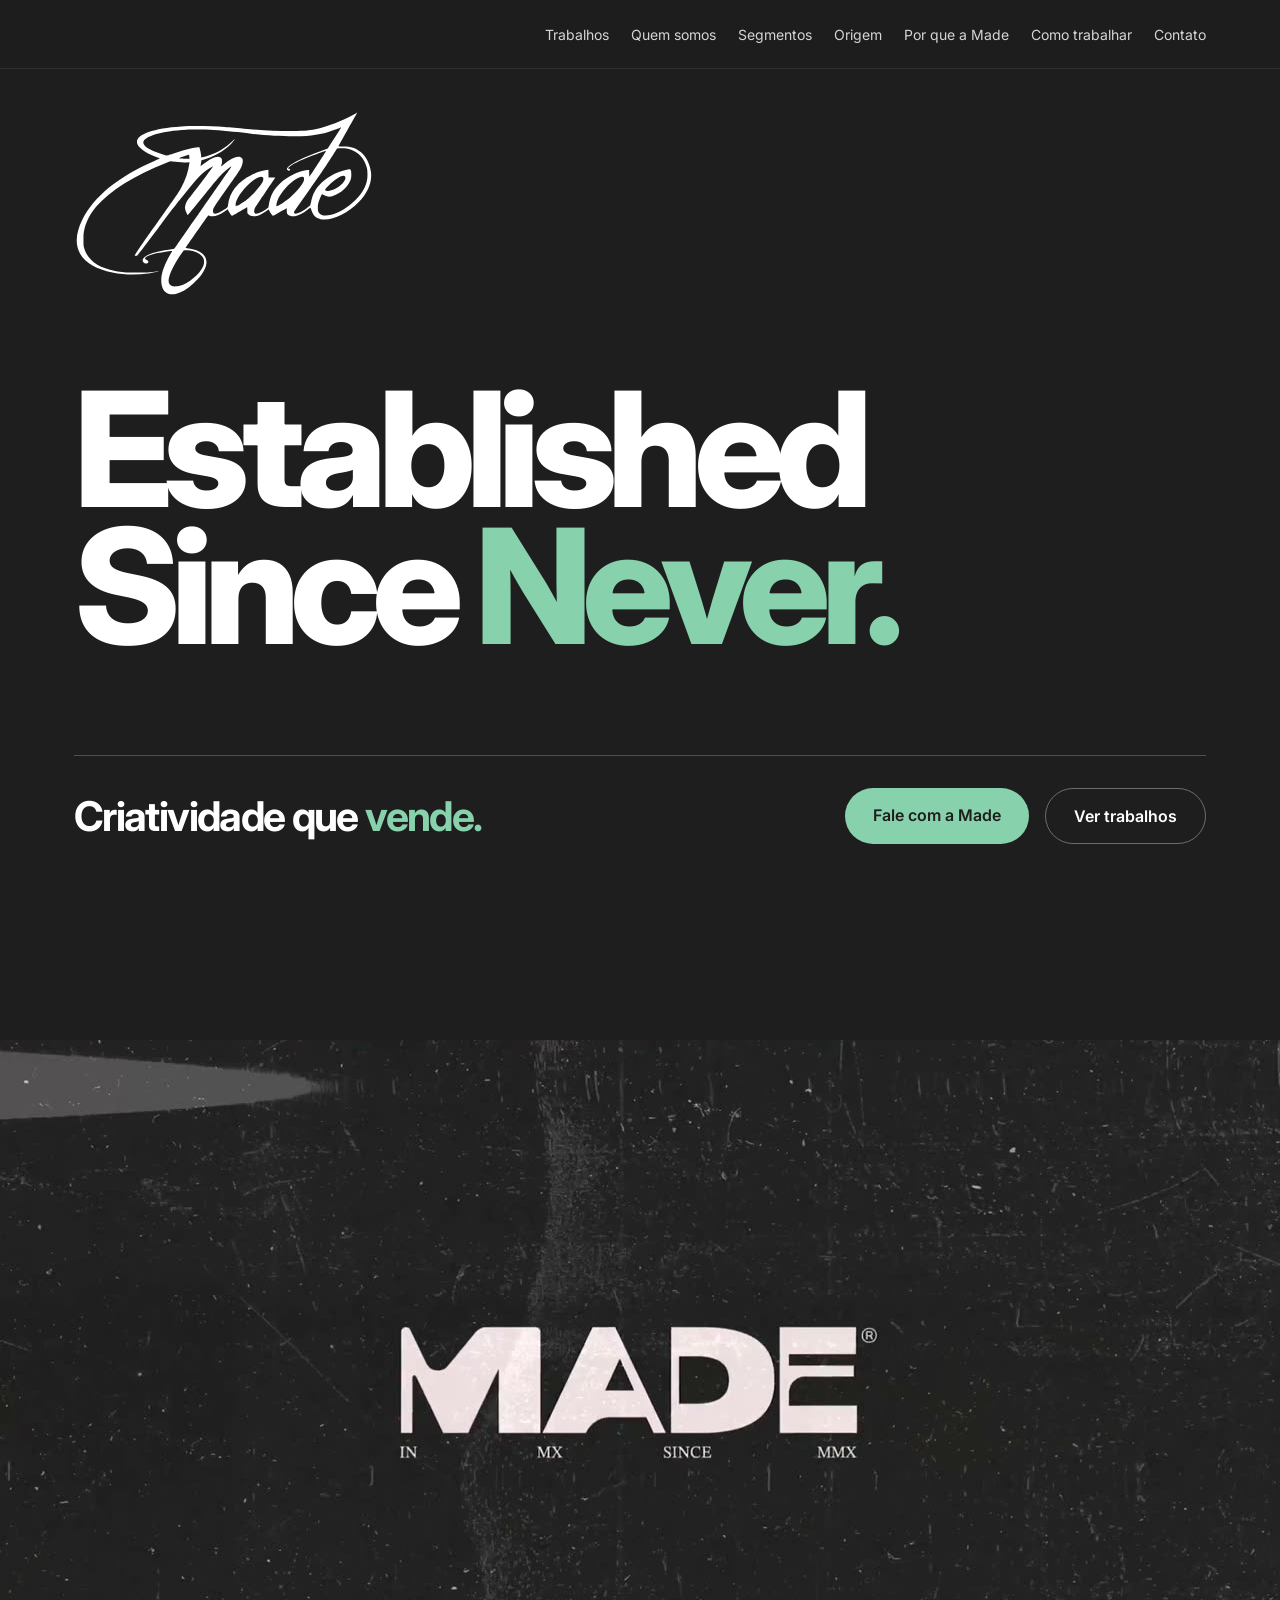
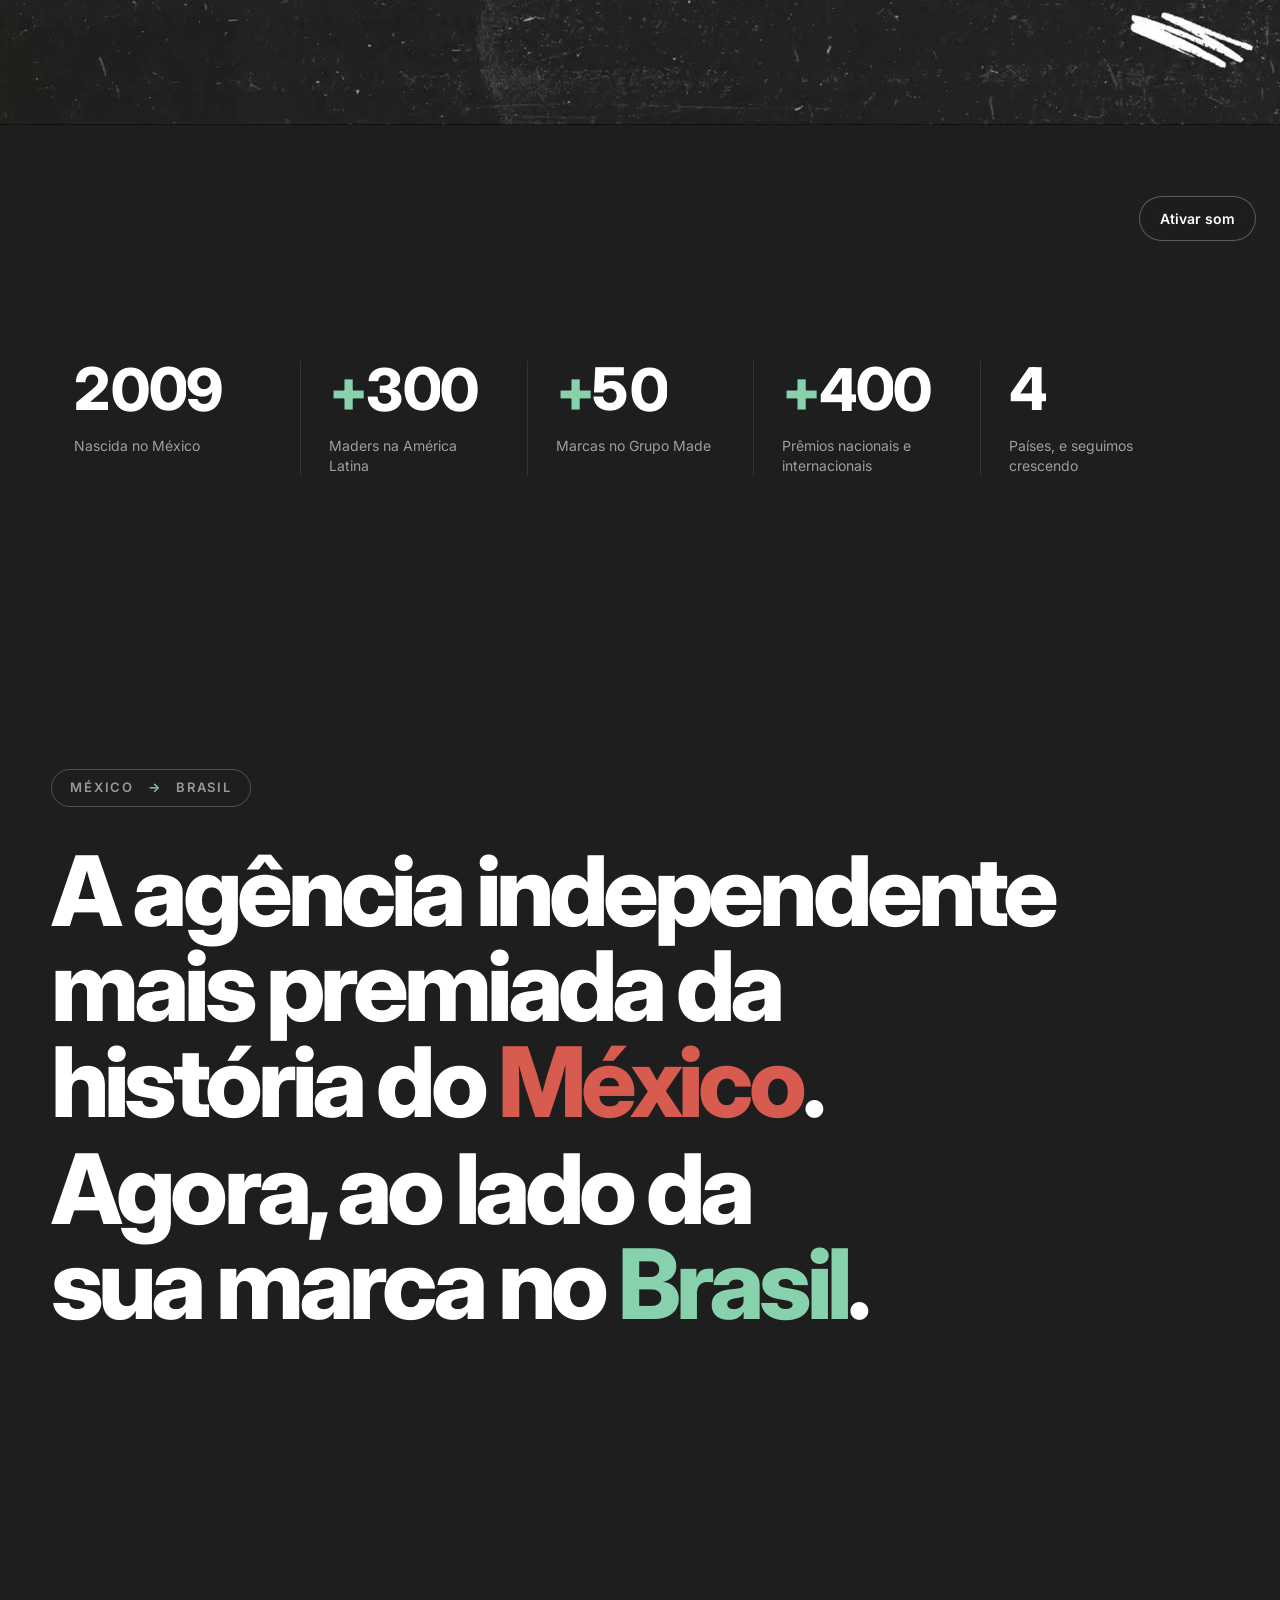
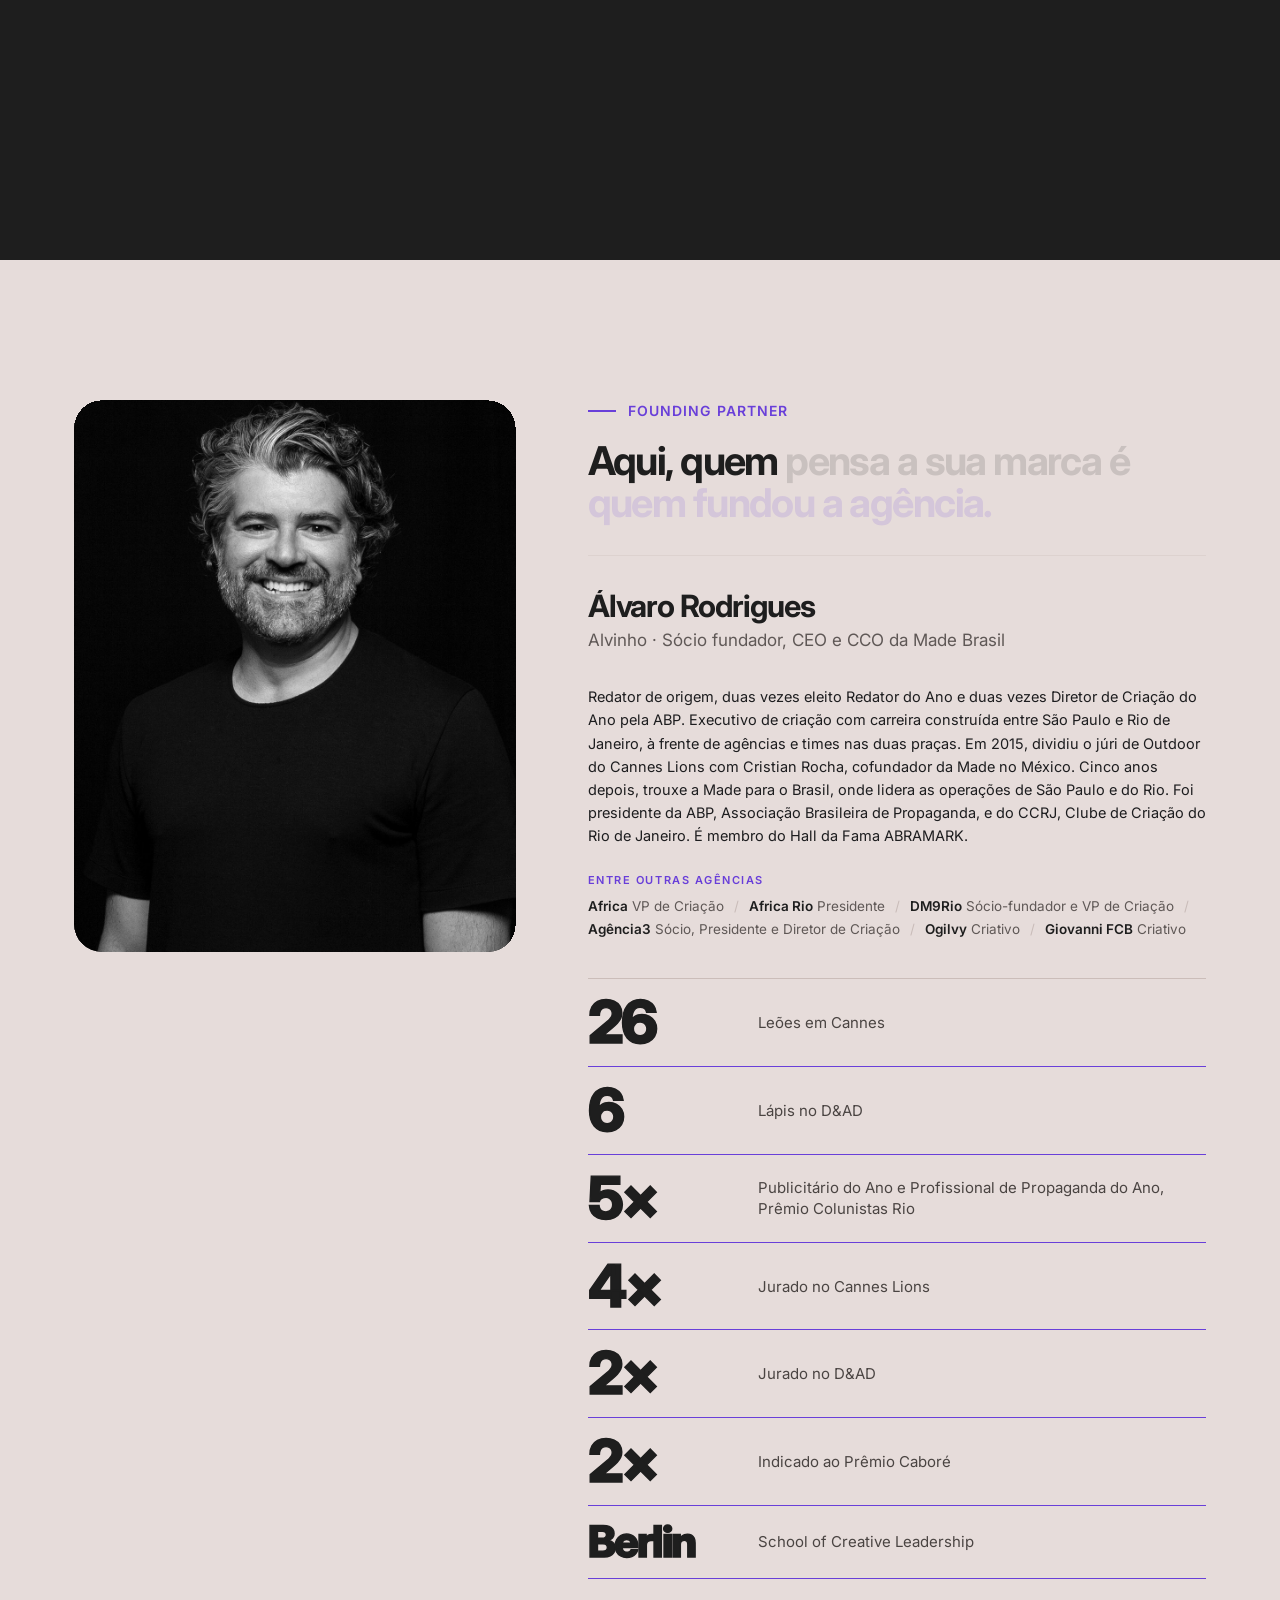
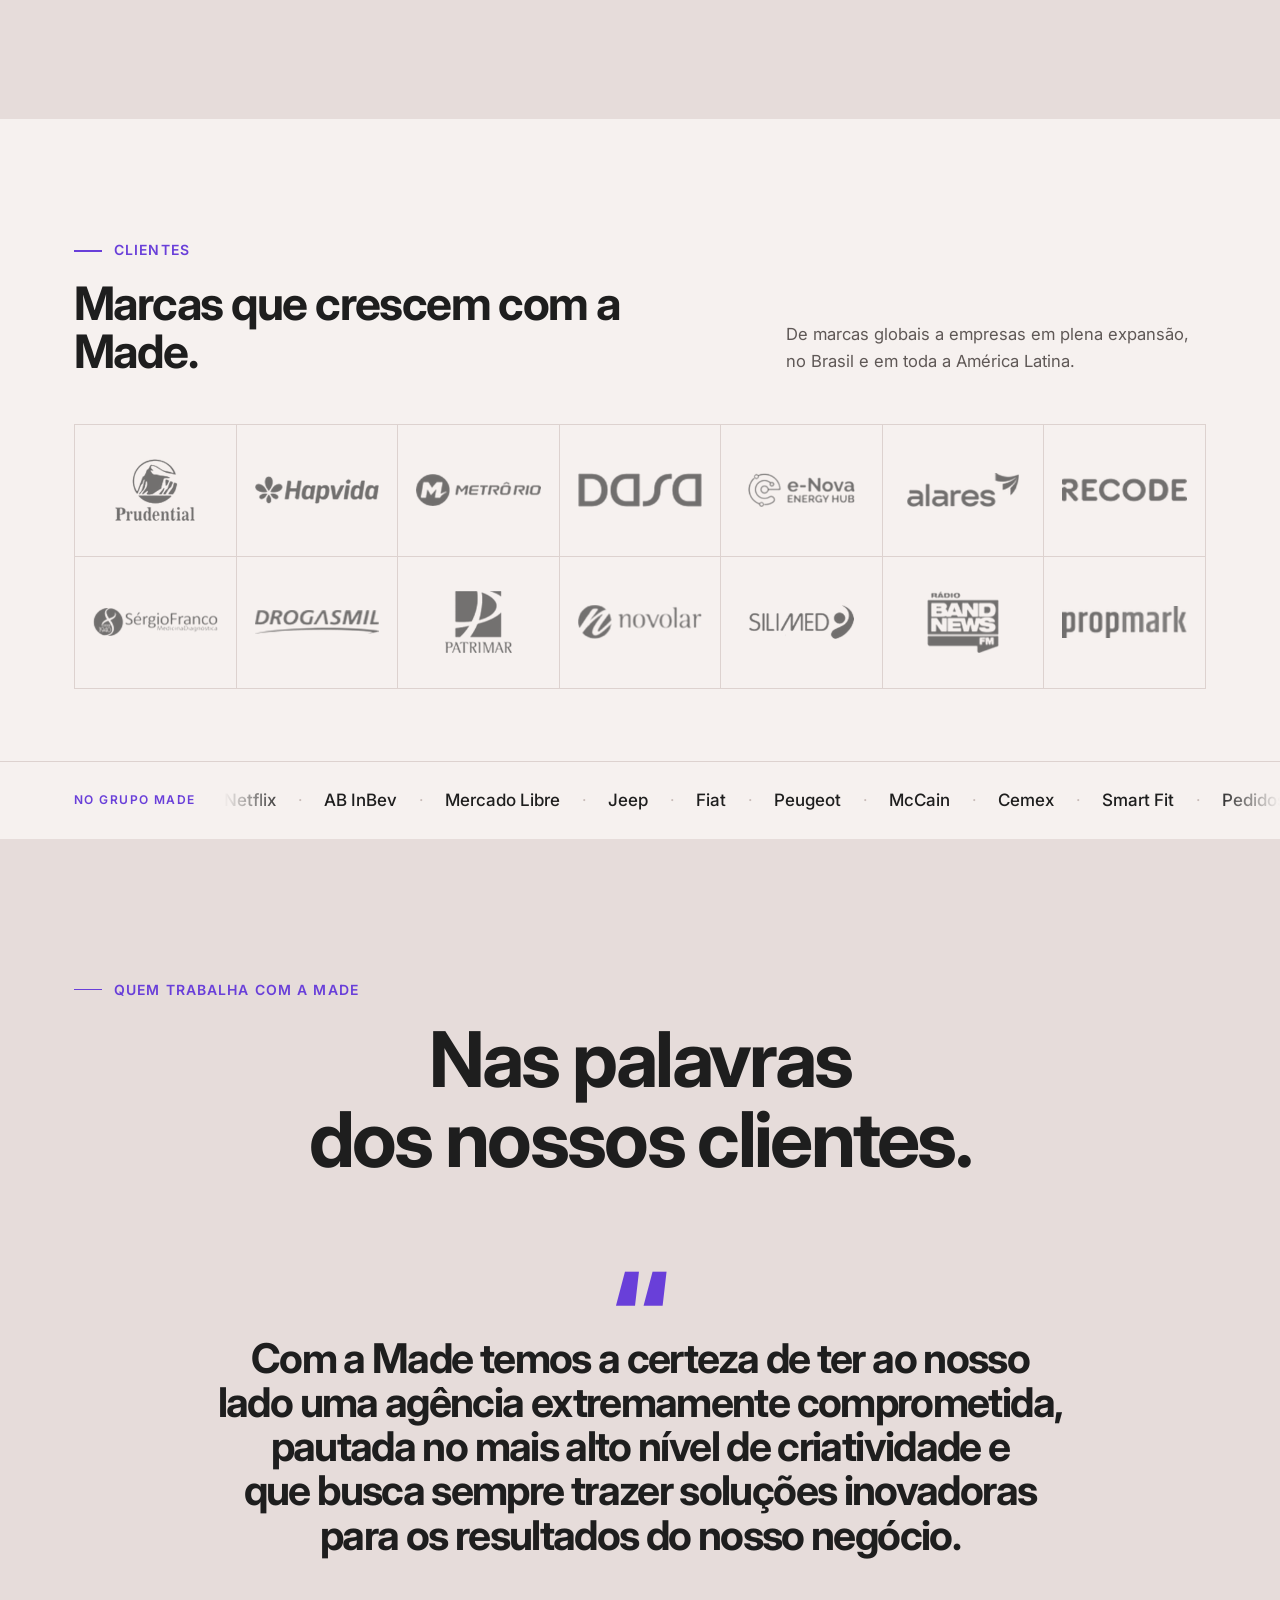
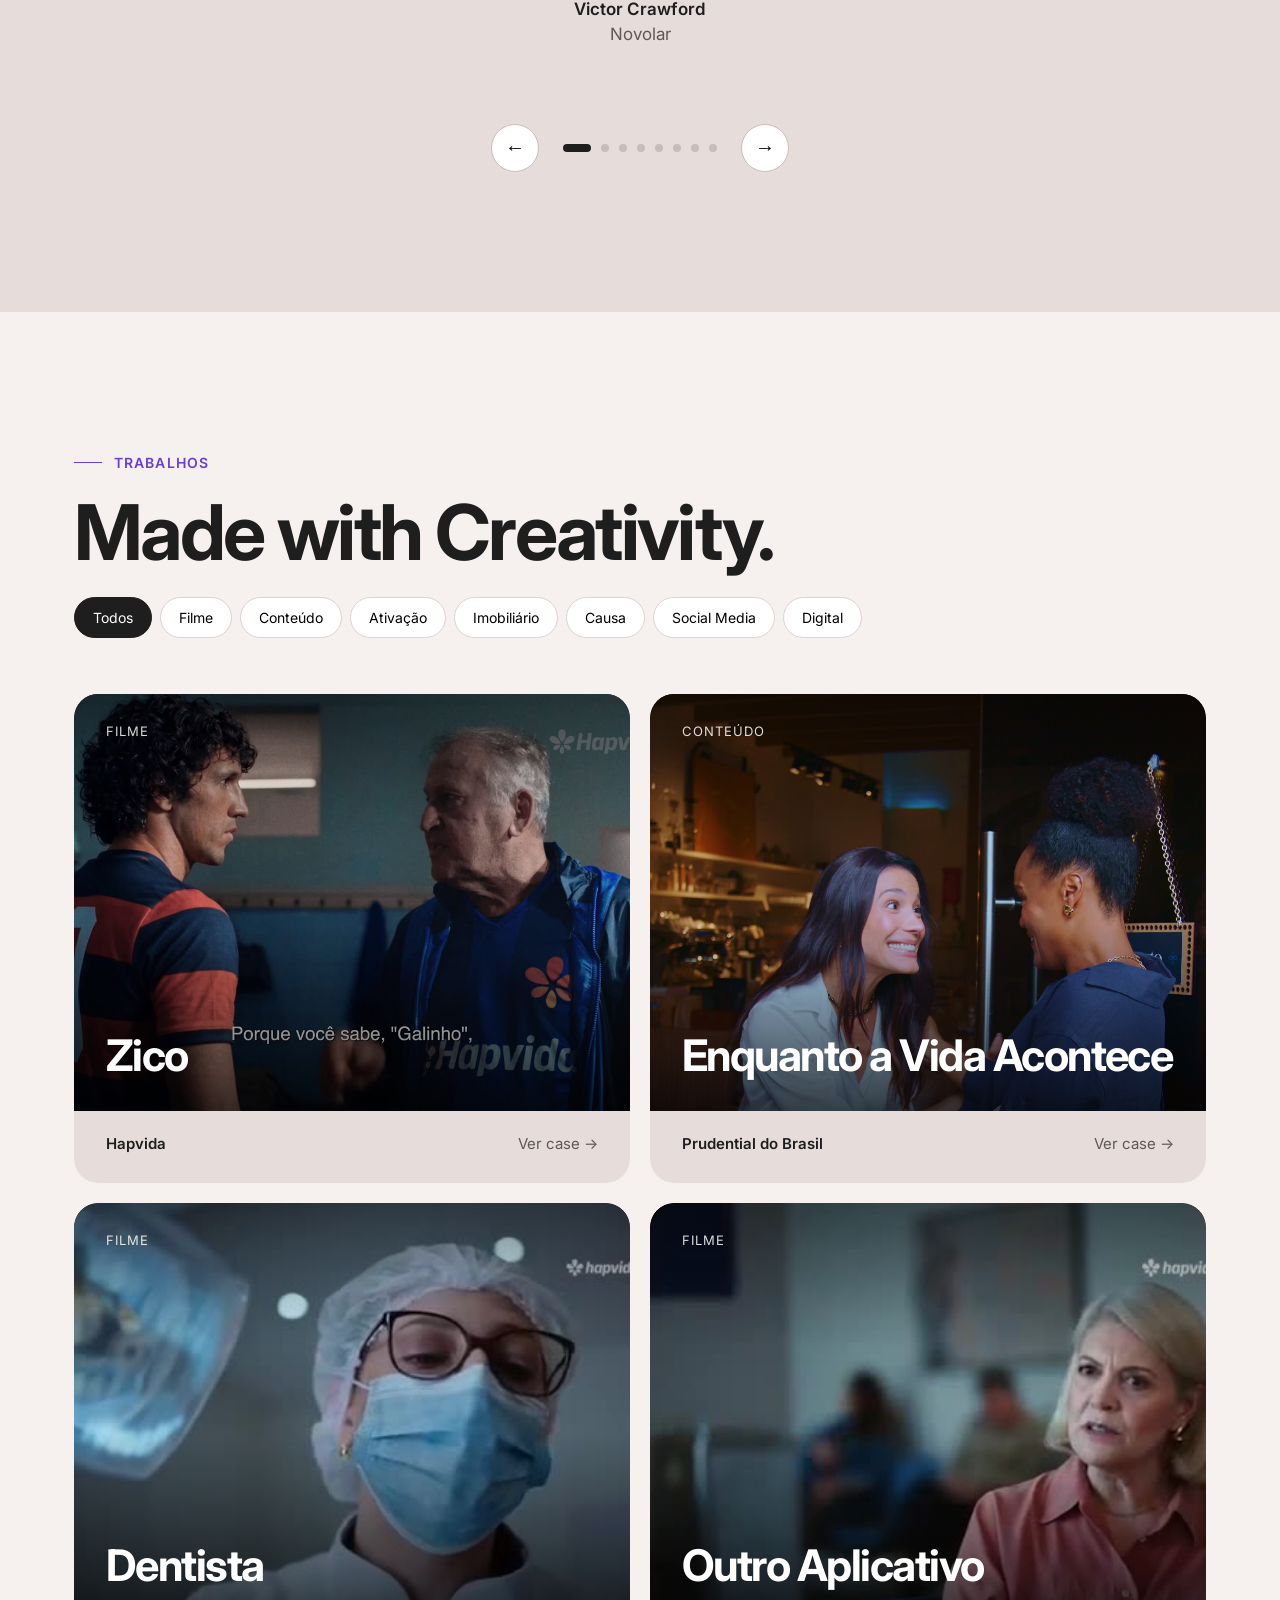
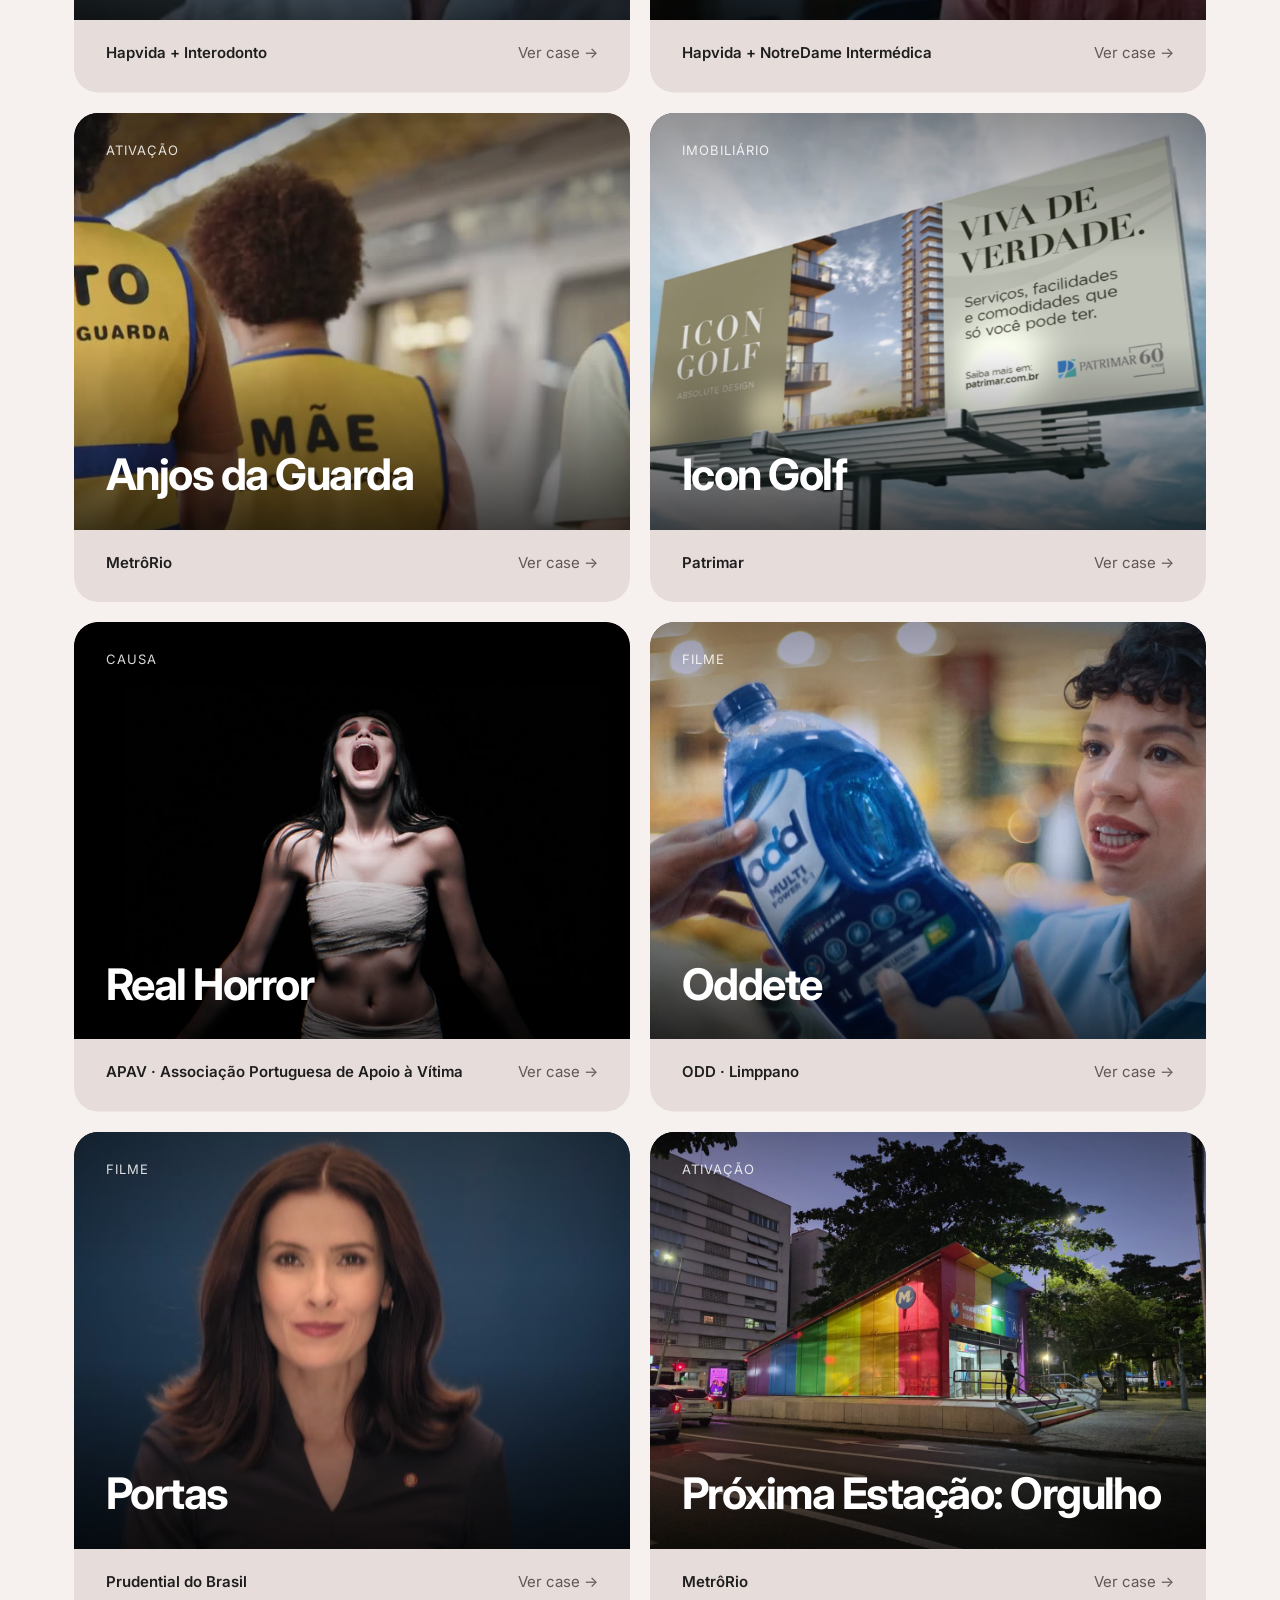
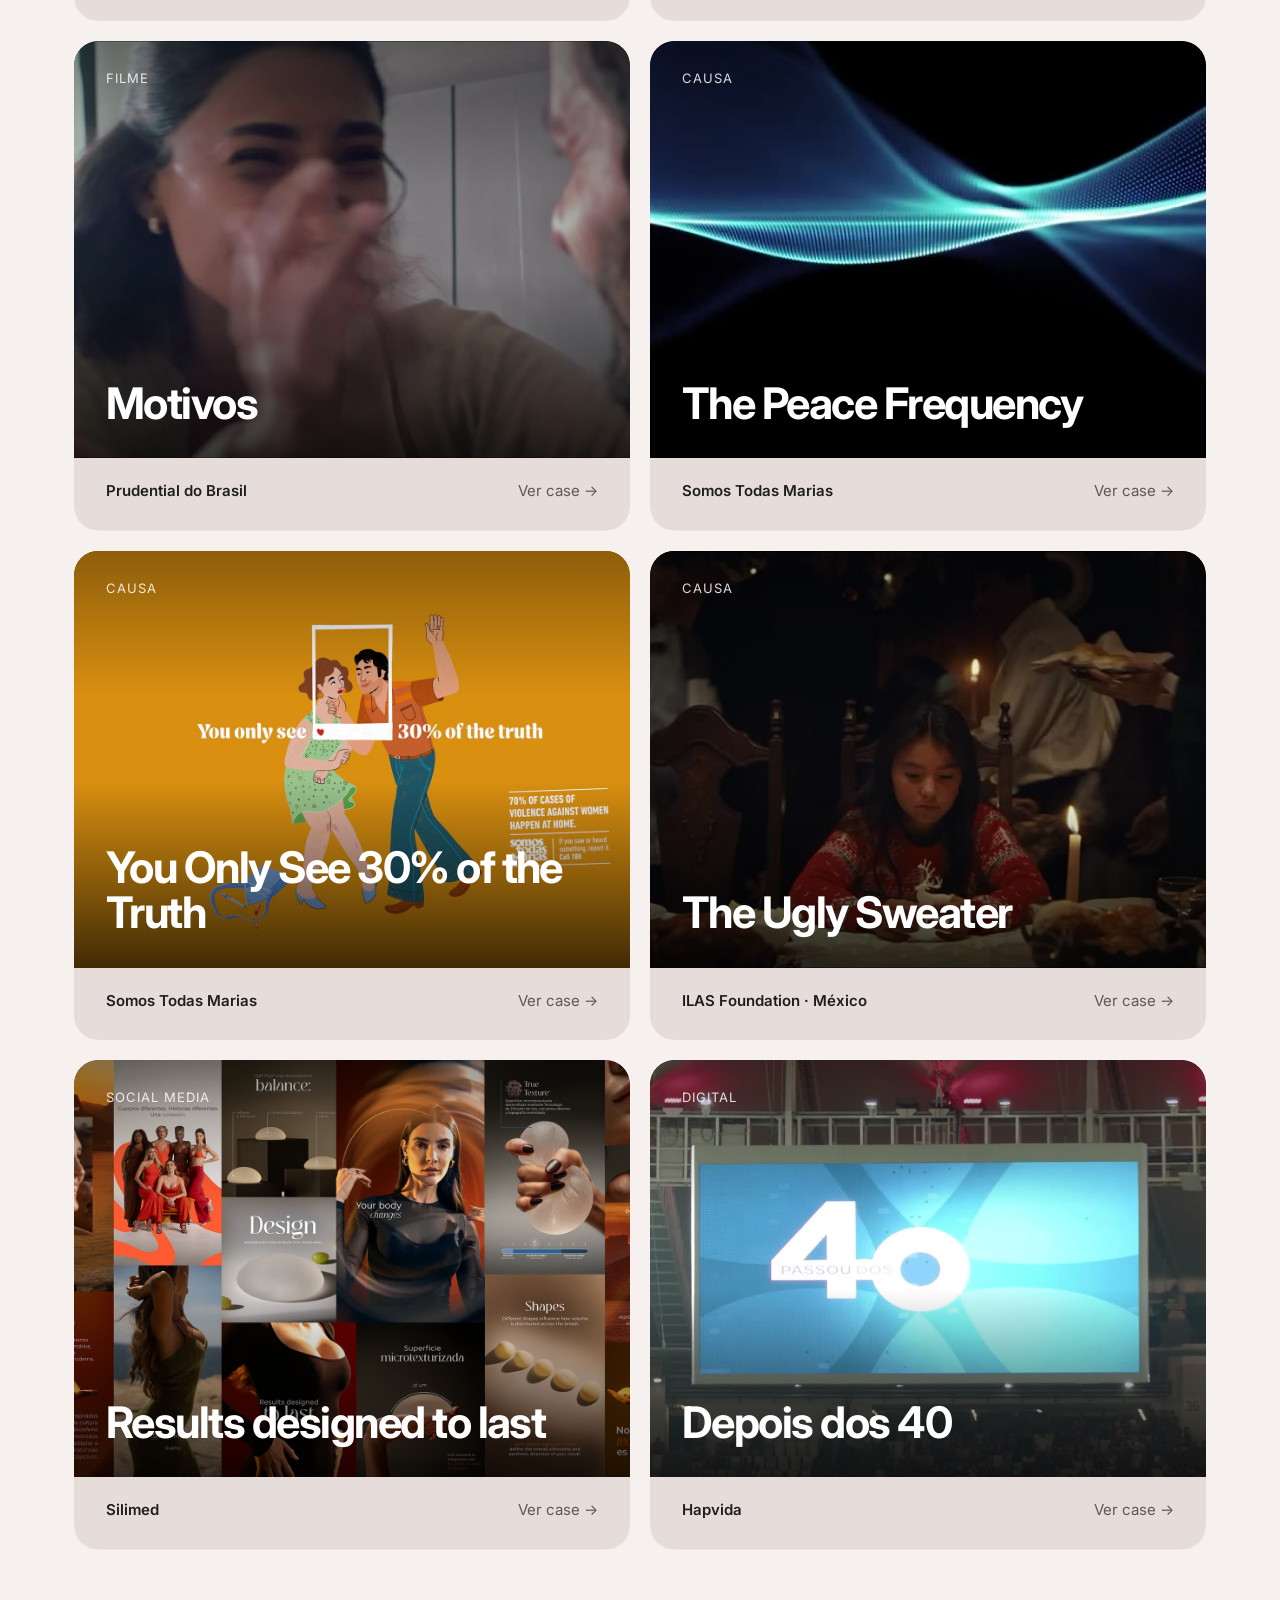
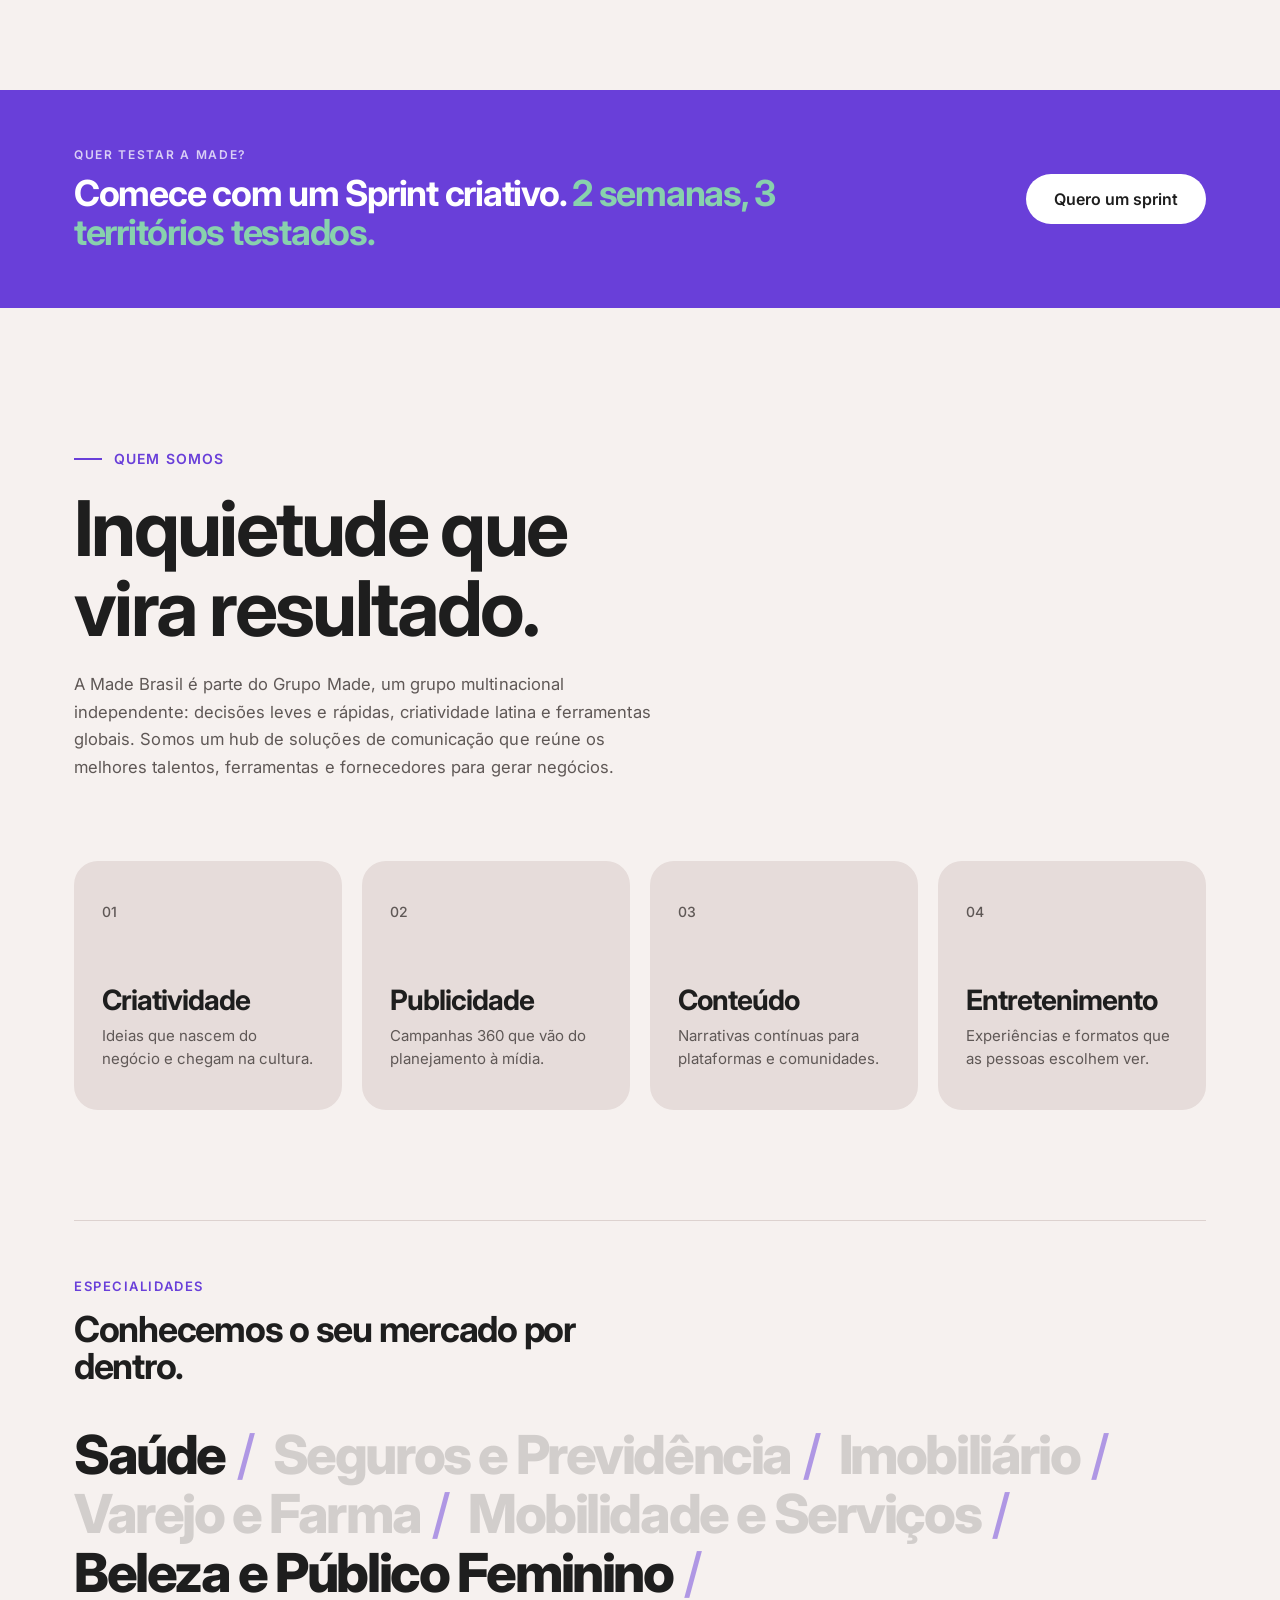
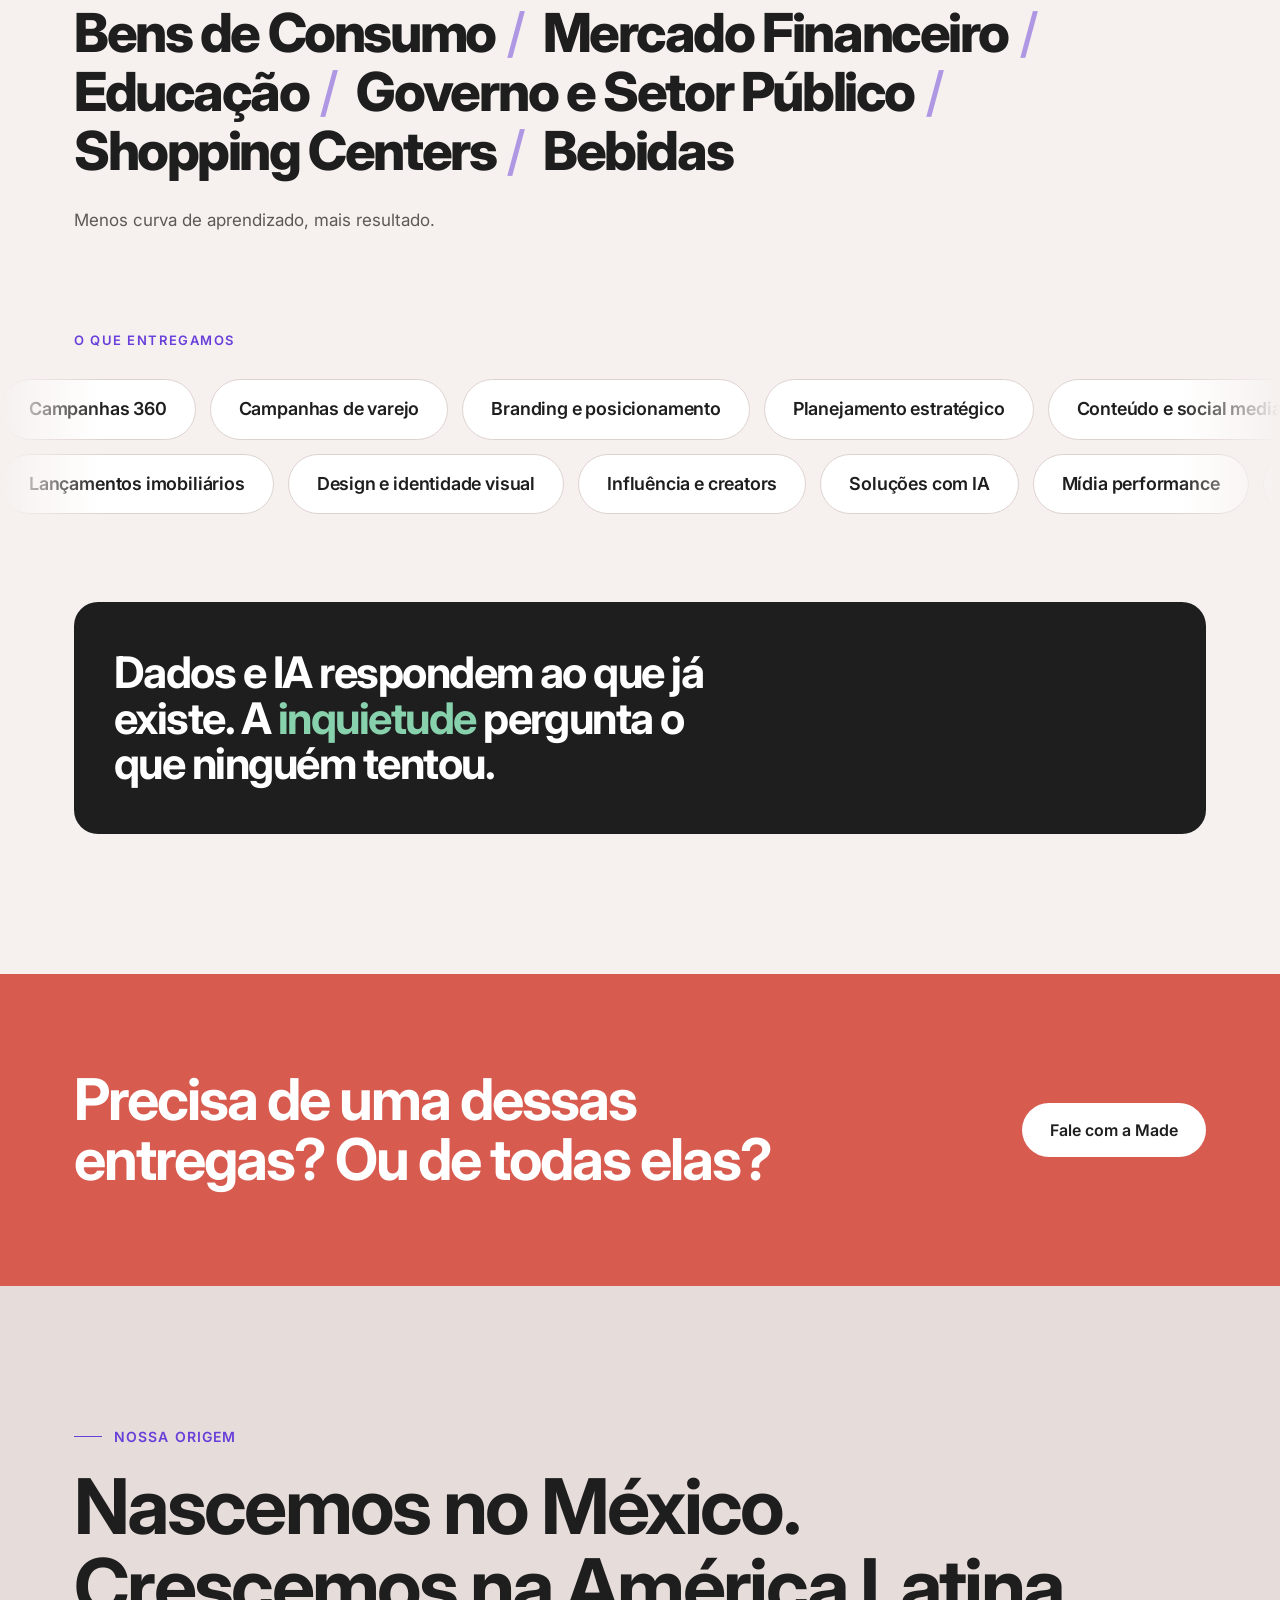
==== index.html @ a9c08327 "feat: add Made Brasil static site" ====
<!DOCTYPE html>
<html lang="pt-BR">
<head>
<meta charset="UTF-8">
<meta name="viewport" content="width=device-width, initial-scale=1">
<title>Made Brasil — Established Since Never - site</title>
<meta name="description" content="Made Brasil, parte do Grupo Made: powerhouse criativa 360 independente, nascida no México. Publicidade, conteúdo, entretenimento e design com resultado, para marcas líderes e marcas em expansão.">
<link rel="canonical" href="https://www.madegroup.com.br/">
<meta property="og:type" content="website">
<meta property="og:site_name" content="Made Brasil">
<meta property="og:locale" content="pt_BR">
<meta property="og:url" content="https://www.madegroup.com.br/">
<meta property="og:title" content="Made Brasil · Criatividade que vende.">
<meta property="og:description" content="Powerhouse criativa 360 para marcas que querem crescer. Conheça os trabalhos e teste a Made.">
<meta property="og:image" content="https://www.madegroup.com.br/og.jpg">
<meta property="og:image:width" content="1200"><meta property="og:image:height" content="630">
<meta name="twitter:card" content="summary_large_image">
<meta name="twitter:image" content="https://www.madegroup.com.br/og.jpg">
<meta name="theme-color" content="#1e1e1e">
<link rel="icon" href="favicon.svg" type="image/svg+xml">
<link rel="apple-touch-icon" href="apple-touch-icon.png">
<link rel="preconnect" href="https://fonts.googleapis.com">
<link rel="preconnect" href="https://fonts.gstatic.com" crossorigin>
<link href="https://fonts.googleapis.com/css2?family=Inter:wght@300;400;500;600;700;800&display=swap" rel="stylesheet">
<style>
  :root{
    /* Paleta Grupo Made */
    --ink:#1e1e1e; --bone:#e6dcda; --paper:#f6f1ef; --violet:#693fd9; --mint:#88d1ad; --coral:#d85b4f;
    --black:var(--ink); --white:#ffffff; --gray:#5f5856; --light:var(--bone); --line:#ddd2cf;
    --accent:var(--violet); --on-accent:#ffffff;
    --max:1180px;
  }
  *{box-sizing:border-box;margin:0;padding:0}
  html{scroll-behavior:smooth}
  body{font-family:Inter,-apple-system,BlinkMacSystemFont,"Helvetica Neue",sans-serif;color:var(--black);background:var(--paper);-webkit-font-smoothing:antialiased;line-height:1.5}
  a{color:inherit;text-decoration:none}
  .wrap{max-width:var(--max);margin:0 auto;padding:0 24px}
  section{padding:140px 0}
  .hero,.manifesto,.modos,.rede,.tech,.gtb div,.vals li.dark,.portrait{--accent:var(--mint);--on-accent:var(--ink)}
  ::selection{background:var(--violet);color:#fff}
  .eyebrow{font-size:14px;font-weight:600;letter-spacing:.08em;text-transform:uppercase;color:var(--accent);margin-bottom:20px}
  h1,h2,h3{letter-spacing:-.035em;line-height:1.04;font-weight:700}
  h2{font-size:clamp(40px,6vw,80px)}
  .lead{font-size:clamp(16px,1.3vw,18px);color:var(--gray);max-width:600px;margin-top:22px;line-height:1.65;letter-spacing:.003em}
  .lead + .lead{margin-top:14px}
  .ph{background:#efe9fc;border:1px dashed var(--violet);color:#4b2aa8;border-radius:6px;padding:0 6px;font-size:.85em}

  /* NAV */
  nav{position:fixed;top:0;left:0;right:0;z-index:50;background:rgba(246,241,239,.78);backdrop-filter:saturate(180%) blur(20px);-webkit-backdrop-filter:saturate(180%) blur(20px);border-bottom:1px solid rgba(0,0,0,.06)}
  nav .wrap{display:flex;align-items:center;justify-content:space-between;height:68px}
  .logo{display:flex;align-items:center;color:var(--black)}
  .logo svg{height:54px;width:87px;display:block}
  .m-logo{width:min(420px,70vw);aspect-ratio:1125/702;color:#fff;margin-bottom:48px;display:block}
  .f-logo{width:84px;height:53px;color:var(--black);display:block}
  .links{display:flex;gap:22px;font-size:14px;color:#333}
  .links a{transition:color .2s}.links a:hover{color:var(--accent)}
  .burger{display:none;background:none;border:0;width:32px;height:32px;cursor:pointer}
  .burger i{display:block;height:1.5px;background:var(--black);margin:6px 4px;transition:.3s}
  @media(max-width:960px){
    .links{position:fixed;top:68px;left:0;right:0;flex-direction:column;gap:0;background:rgba(246,241,239,.97);backdrop-filter:blur(20px);max-height:0;overflow:hidden;transition:max-height .4s ease}
    .links a{padding:18px 24px;border-bottom:1px solid var(--line);font-size:20px;font-weight:600}
    .links.open{max-height:520px}
    .burger{display:block}
  }

  /* HERO */
  .hero{min-height:100vh;display:flex;align-items:center;position:relative;overflow:hidden;padding:120px 0 80px;background:var(--black);color:var(--white)}
  .hero .glow{position:absolute;width:70vw;height:70vw;border-radius:50%;background:radial-gradient(circle at 40% 40%,rgba(105,63,217,.75),rgba(105,63,217,0) 60%),radial-gradient(circle at 70% 75%,rgba(216,91,79,.45),rgba(216,91,79,0) 50%);right:-20vw;top:-10vw;filter:blur(40px);animation:drift 14s ease-in-out infinite alternate}
  @keyframes drift{to{transform:translate(-12vw,18vw) scale(1.15)}}
  .hero h1{font-size:clamp(56px,11vw,168px);font-weight:800;letter-spacing:-.055em;line-height:.92;position:relative}
  .hero h1 em{font-style:normal;color:var(--accent)}
  .hero p{position:relative;font-size:clamp(18px,2.2vw,26px);color:#a1a1a6;max-width:640px;margin-top:36px;line-height:1.4}
  .hero .cta{position:relative;margin-top:48px;display:flex;gap:16px;flex-wrap:wrap}
  .btn{display:inline-block;padding:15px 28px;border-radius:980px;font-size:16px;font-weight:600;transition:transform .2s,background .2s}
  .btn:hover{transform:scale(1.03)}
  .btn.primary{background:var(--accent);color:var(--on-accent)}
  .btn.ghost{border:1px solid rgba(255,255,255,.35);color:#fff}
  .scroll{position:absolute;bottom:32px;left:50%;transform:translateX(-50%);font-size:12px;letter-spacing:.2em;color:#6e6e73}

  .kicker{position:relative;display:inline-block;font-size:13px;font-weight:600;letter-spacing:.14em;text-transform:uppercase;color:#a1a1a6;border:1px solid #333;border-radius:980px;padding:8px 16px;margin-bottom:32px}
  /* HERO: degradê da paleta no fundo todo */
  .hero{background:
    radial-gradient(ellipse 70% 80% at 12% 15%, rgba(105,63,217,.95) 0%, rgba(105,63,217,0) 60%),
    radial-gradient(ellipse 60% 70% at 88% 25%, rgba(74,44,160,.9) 0%, rgba(74,44,160,0) 62%),
    radial-gradient(ellipse 70% 70% at 80% 95%, rgba(216,91,79,.85) 0%, rgba(216,91,79,0) 60%),
    radial-gradient(ellipse 60% 60% at 20% 95%, rgba(136,209,173,.25) 0%, rgba(136,209,173,0) 60%),
    var(--ink)}
  .hero p{color:rgba(255,255,255,.78)}
  .hero .kicker{color:rgba(255,255,255,.8);border-color:rgba(255,255,255,.3)}

  /* PROVA */
  .proof{border-bottom:1px solid var(--line);padding:56px 0}
  .p-label{font-size:13px;letter-spacing:.1em;text-transform:uppercase;color:var(--gray);text-align:center}
  .p-logos{display:flex;justify-content:center;flex-wrap:wrap;gap:16px 56px;margin-top:28px}
  .p-logos span{font-size:clamp(20px,2.2vw,28px);font-weight:700;letter-spacing:-.03em;color:#8a817e;transition:color .2s}
  .p-logos span:hover{color:var(--black)}
  .p-nums{display:grid;grid-template-columns:repeat(5,1fr);gap:16px;margin-top:56px;text-align:center}
  .p-nums b{display:block;font-size:clamp(36px,4.5vw,56px);letter-spacing:-.04em;font-weight:800}
  .p-nums span{font-size:14px;color:var(--gray)}
  .p-promise{margin:64px auto 0;max-width:900px;text-align:center;font-size:clamp(26px,3.4vw,44px);font-weight:700;letter-spacing:-.035em;line-height:1.12}
  .p-promise em{font-style:normal;color:var(--accent)}
  @media(max-width:700px){.p-nums{grid-template-columns:1fr 1fr;gap:32px 16px}.p-nums > div:last-child{grid-column:1 / -1}}

  /* CTA BAND */
  .band{background:var(--coral);color:#fff;padding:96px 0}
  .band .btn{color:var(--ink)}
  .band .wrap{display:flex;justify-content:space-between;align-items:center;gap:32px;flex-wrap:wrap}
  .band h2{font-size:clamp(34px,4.5vw,60px);max-width:760px}
  .band .btn{background:#fff;color:var(--black)}

  /* WHATSAPP */
  .wa{position:fixed;right:20px;bottom:20px;z-index:60;display:flex;align-items:center;gap:10px;background:#25d366;color:#fff;border-radius:980px;padding:14px 20px 14px 16px;font-weight:600;font-size:15px;box-shadow:0 10px 30px rgba(0,0,0,.2);transition:transform .2s}
  .wa:hover{transform:scale(1.05)}
  .wa svg{width:24px;height:24px;fill:#fff}
  @media(max-width:600px){.wa span{display:none}.wa{padding:14px}}

  .modo.destaque{border-color:var(--violet);background:linear-gradient(180deg,#34236a,#262626 62%)}
  .modo .oferta{font-size:22px;font-weight:700;letter-spacing:-.02em;color:#fff;margin-top:16px;line-height:1.2}

  /* PROCESSO IA */
  .steps{display:grid;grid-template-columns:repeat(4,1fr);gap:20px;margin-top:72px;counter-reset:s}
  .step{border-top:2px solid var(--black);padding-top:28px;display:flex;flex-direction:column;align-items:flex-start}
  .step .ai{margin-top:auto!important}
  .step .k{font-size:14px;color:var(--accent);font-weight:600}
  .step h3{font-size:28px;margin-top:12px}
  .step p{font-size:15px;color:var(--gray);margin-top:10px}
  .step .ai{display:inline-block;margin-top:16px;font-size:13px;background:var(--light);border-radius:980px;padding:6px 12px;color:#1d1d1f}
  .speed{margin-top:64px;display:grid;grid-template-columns:repeat(3,1fr);gap:16px}
  .speed div{background:var(--light);border-radius:24px;padding:36px 28px}
  .speed b{display:block;font-size:clamp(40px,5vw,64px);letter-spacing:-.04em;font-weight:800}
  .speed span{color:var(--gray);font-size:15px}
  @media(max-width:900px){.steps{grid-template-columns:1fr 1fr;gap:40px 20px}.speed{grid-template-columns:1fr}}
  @media(max-width:520px){.steps{grid-template-columns:1fr}}

  /* REDE */
  .rede{margin-top:96px;background:var(--black);color:#fff;border-radius:28px;padding:56px 48px;display:grid;grid-template-columns:1.3fr 1fr;gap:48px;align-items:center}
  .rede h3{font-size:clamp(32px,4vw,52px)}
  .rede h3 em{font-style:normal;color:var(--accent)}
  .rede p{color:#a1a1a6;font-size:17px;margin-top:16px}
  .rede ul{list-style:none;display:grid;gap:14px}
  .rede li{border-bottom:1px solid #3a3a3a;padding-bottom:14px;font-size:17px}
  .rede li b{color:var(--accent);margin-right:8px}
  @media(max-width:820px){.rede{grid-template-columns:1fr;padding:40px 28px}}

  /* LIDERANÇA */
  .lead-title{font-size:clamp(28px,3vw,40px);margin-top:120px}
  .team{display:grid;grid-template-columns:repeat(4,1fr);gap:20px;margin-top:40px}
  .member .ph-img{aspect-ratio:1;border-radius:20px;background:linear-gradient(160deg,#e6dcda,#cbbdb9);display:flex;align-items:center;justify-content:center;color:#6e6e73;font-size:13px}
  .member b{display:block;margin-top:16px;font-size:18px}
  .member span{color:var(--gray);font-size:14px}
  .maders{margin-top:56px;font-size:clamp(24px,3vw,36px);font-weight:700;letter-spacing:-.03em}
  .maders em{font-style:normal;color:var(--accent)}
  @media(max-width:820px){.team{grid-template-columns:1fr 1fr}}

  /* SOMOS */
  .pillars{display:grid;grid-template-columns:repeat(4,1fr);gap:20px;margin-top:80px}
  .pillar{background:var(--light);border-radius:24px;padding:40px 28px;min-height:240px;display:flex;flex-direction:column;justify-content:flex-start;transition:transform .3s}
  .pillar > div{margin-top:64px}
  .pillar:hover{transform:translateY(-6px)}
  .pillar .n{font-size:14px;color:var(--gray);font-weight:500}
  .pillar h3{font-size:28px}
  .pillar p{font-size:15px;color:var(--gray);margin-top:10px}
  .tech{margin-top:20px;background:var(--black);color:#fff;border-radius:24px;padding:48px 40px;display:flex;justify-content:space-between;align-items:center;gap:32px;flex-wrap:wrap}
  .tech h3{font-size:clamp(28px,3.4vw,44px);max-width:640px}
  .tech h3 em{font-style:normal;color:var(--accent)}
  .tags{display:flex;gap:10px;flex-wrap:wrap}
  .tags span{border:1px solid #333;border-radius:980px;padding:8px 16px;font-size:14px;color:#d2d2d7}
  @media(max-width:900px){.pillars{grid-template-columns:1fr 1fr}}
  @media(max-width:520px){.pillars{grid-template-columns:1fr}.pillar{min-height:auto}.pillar > div{margin-top:28px}}

  /* ORIGEM */
  .origem{background:var(--light)}
  /* timeline animada: a bolinha viaja do México até o Brasil */
  .tlx .stop > :not(.dot){opacity:.3;transform:translateY(10px);transition:opacity .7s ease,transform .7s cubic-bezier(.2,.8,.2,1)}
  .tlx .stop.lit > :not(.dot){opacity:1;transform:none}
  .tlx .stop .dot{opacity:.45;transition:opacity .5s,background .5s,border-color .5s,transform .5s cubic-bezier(.34,1.56,.64,1)}
  .tlx .stop.lit .dot{opacity:1}
  .tlx .stop.first .dot{background:var(--bone);border-color:var(--black)}
  .tlx .stop.first.lit .dot{background:var(--black);border-color:var(--black)}
  .tlx .stop.here .dot:after{background:var(--black);transition:background .5s}
  .tlx .stop.here.lit .dot{background:var(--violet);border-color:var(--violet);transform:scale(1.18)}
  .tlx .stop.here.lit .dot:after{background:#fff}
  .tlx .stop.here .dot:before{content:"";position:absolute;inset:-1.5px;border-radius:50%;border:1.5px solid var(--violet);opacity:0}
  .tlx .stop.here.lit .dot:before{animation:tlpulse 2.6s cubic-bezier(.2,.8,.2,1) infinite .2s}
  @keyframes tlpulse{0%{transform:scale(1);opacity:.55}100%{transform:scale(2.6);opacity:0}}
  .tlx .stop.here .country{transition:color .6s}
  .tlx .stop.here.lit .country{color:var(--violet)}
  .tl-fill{position:absolute;top:11px;left:0;height:1.5px;width:100%;background:var(--violet);transform:scaleX(0);transform-origin:left;z-index:1;pointer-events:none}
  .tl-trav{position:absolute;top:5px;left:0;width:13px;height:13px;margin-left:-6.5px;border-radius:50%;background:var(--violet);box-shadow:0 0 0 5px rgba(105,63,217,.16),0 0 18px rgba(105,63,217,.55);z-index:2;opacity:0;pointer-events:none}
  .tlx .dot{z-index:3}
  @media(max-width:960px){
    .tl-fill{top:0;left:11px;width:1.5px;height:100%;transform:scaleY(0);transform-origin:top}
    .tl-trav{top:0;left:11.5px;margin-left:-6.5px;margin-top:-6.5px}
  }
  @media(prefers-reduced-motion:reduce){.tlx .stop > *{opacity:1!important;transform:none!important}.tlx .stop.here.lit .dot:before{animation:none}}
  .timeline{margin-top:80px;display:grid;grid-template-columns:repeat(6,1fr);gap:0;position:relative}
  .timeline:before{content:"";position:absolute;top:11px;left:0;right:0;height:1px;background:#c9bcb9}
  .stop{padding-right:24px;position:relative}
  .dot{width:23px;height:23px;border-radius:50%;background:var(--bone);border:1.5px solid var(--black);margin-bottom:28px;position:relative}
  .stop.first .dot{background:var(--accent);border-color:var(--accent)}
  .stop.here .dot:after{content:"";position:absolute;inset:5px;border-radius:50%;background:var(--black)}
  .stop.next .dot{border-style:dashed;border-color:var(--accent)}
  .stop .country{font-size:clamp(24px,2.3vw,32px);font-weight:700;letter-spacing:-.03em}
  .stop .year{font-size:14px;color:var(--gray);margin-top:6px}
  .stop p{font-size:15px;color:#424245;margin-top:14px}
  @media(max-width:960px){
    .timeline{grid-template-columns:1fr;gap:40px;padding-left:44px}
    .timeline:before{top:0;bottom:0;left:11px;right:auto;width:1px;height:auto}
    .dot{position:absolute;left:-44px;top:6px;margin:0}
  }

  /* MANIFESTO */
  .manifesto{background:var(--black);color:#fff;padding:0}
  .m-line{min-height:70vh;display:flex;align-items:center;border-bottom:1px solid #2c2c2c}
  .m-line .wrap,.hero .wrap{width:100%}
  .m-line h2{font-size:clamp(40px,7.5vw,112px);font-weight:800;letter-spacing:-.05em}
  .m-line h2 em{font-style:normal;color:var(--accent)}
  .m-line.small h2{font-size:clamp(30px,4.5vw,64px);font-weight:600;color:#a1a1a6}
  .m-line.small h2 b{color:#fff;font-weight:700}

  /* TRABALHOS */
  .work-head{display:flex;justify-content:space-between;align-items:flex-end;gap:24px;flex-wrap:wrap}
  .filters{display:flex;gap:8px;flex-wrap:wrap}
  .filters button{font:inherit;font-size:14px;border:1px solid var(--line);background:#fff;padding:9px 18px;border-radius:980px;cursor:pointer;transition:.2s}
  .filters button.on{background:var(--black);color:#fff;border-color:var(--black)}
  .grid{display:grid;grid-template-columns:repeat(2,1fr);gap:20px;margin-top:56px}
  .card{border-radius:24px;overflow:hidden;cursor:pointer;background:var(--light);transition:transform .35s ease}
  .card:hover{transform:scale(1.015)}
  .card .cover{aspect-ratio:4/3;display:flex;align-items:flex-end;padding:32px;color:#fff;position:relative}
  .card .cover h3{font-size:clamp(28px,3.4vw,44px);position:relative}
  .card .cover small{position:absolute;top:28px;left:32px;font-size:13px;letter-spacing:.08em;text-transform:uppercase;opacity:.85}
  .card .meta{padding:22px 32px 28px;display:flex;justify-content:space-between;gap:16px;font-size:15px;color:var(--gray)}
  .card .meta b{color:var(--black);font-weight:600}
  .card.hide{display:none}
  @media(max-width:700px){.grid{grid-template-columns:1fr}}

  /* MODAL */
  .modal{position:fixed;inset:0;z-index:100;background:rgba(0,0,0,.5);backdrop-filter:blur(8px);display:none;align-items:flex-end;justify-content:center}
  .modal.open{display:flex}
  .sheet{background:#fff;width:100%;max-width:880px;max-height:92vh;overflow:auto;border-radius:28px 28px 0 0;animation:up .4s cubic-bezier(.2,.8,.2,1)}
  @media(min-width:900px){.modal{align-items:center}.sheet{border-radius:28px}}
  @keyframes up{from{transform:translateY(60px);opacity:0}}
  .sheet .cover{aspect-ratio:16/8;display:flex;align-items:flex-end;padding:40px;color:#fff;position:relative}
  .sheet .cover h3{font-size:clamp(34px,5vw,60px)}
  .close{position:absolute;top:20px;right:20px;width:40px;height:40px;border-radius:50%;border:0;background:rgba(0,0,0,.35);color:#fff;font-size:22px;cursor:pointer}
  .sheet .body{padding:28px 40px 40px;display:grid;grid-template-columns:120px 1fr;gap:18px 28px;align-items:baseline}
  .sheet .body h4{font-size:11px;letter-spacing:.14em;text-transform:uppercase;color:var(--violet);margin:0;font-weight:600}
  .sheet .body p{font-size:15px;line-height:1.6;color:#3b3533;max-width:560px}
  .result{font-size:17px!important;font-weight:600;letter-spacing:-.01em;color:var(--ink)!important}

  /* FUNDADOR */
  .founder{background:var(--light)}
  .f-intro{max-width:920px;margin:0 0 88px;font-size:clamp(32px,4.2vw,60px);font-weight:700;letter-spacing:-.04em;line-height:1.05}
  .f-intro .w{opacity:.14;transition:opacity .35s ease}
  .f-intro .w.lit{opacity:1}
  @media(prefers-reduced-motion:reduce){.f-intro .w{opacity:1}}
  .f-intro em{font-style:normal;color:var(--violet)}
  .f-intro small{display:block;font-size:13px;font-weight:600;letter-spacing:.12em;text-transform:uppercase;color:var(--violet);margin-bottom:22px}
  @media(max-width:860px){.f-intro{margin-bottom:56px}}
  .fa .f-intro{font-size:clamp(30px,3.1vw,46px);max-width:none;margin:6px 0 34px;padding-bottom:30px;border-bottom:1px solid var(--line)}
  .fa .f-grid > div > h2:not(.f-intro){font-size:clamp(26px,2.4vw,34px)}
  .fa .f-grid .role{font-size:17px;margin-top:6px}
  #fundador .f-grid{align-items:start}
  #fundador .portrait{position:sticky;top:110px}
  @media(max-width:860px){#fundador .portrait{position:relative;top:0}}
  .f-grid{display:grid;grid-template-columns:5fr 7fr;gap:72px;align-items:center}
  .portrait img{width:100%;height:100%;object-fit:cover;display:block;filter:grayscale(1);transition:transform 1.2s cubic-bezier(.2,.8,.2,1)}
  .portrait:hover img{transform:scale(1.03)}
  .portrait{overflow:hidden;padding:0!important;aspect-ratio:4/5;border-radius:28px;background:linear-gradient(160deg,#3a3a3a,var(--ink));display:flex;align-items:center;justify-content:center;color:#6e6e73;font-size:14px;text-align:center;padding:24px}
  .f-grid h2{font-size:clamp(40px,5vw,68px)}
  .f-grid .role{font-size:20px;color:var(--gray);margin-top:12px}
  .f-grid .bio{font-size:clamp(14.5px,1.05vw,16px);line-height:1.6;margin-top:32px;color:#1d1d1f}
  .career{margin-top:28px;font-size:15px;color:var(--gray)}
  .career h4{font-size:12px;font-weight:600;letter-spacing:.12em;text-transform:uppercase;color:var(--violet);margin-bottom:10px}
  .career ul{list-style:none;border-top:1px solid var(--line)}
  .career li{display:flex;justify-content:space-between;gap:16px;padding:11px 0;border-bottom:1px solid var(--line)}
  .career li b{color:var(--ink);font-weight:600}
  .career li span{text-align:right}
  .career p{margin-top:12px;font-size:14px}
  .stats{display:grid;grid-template-columns:repeat(3,1fr);gap:16px;margin-top:40px}
  .stat{background:#fff;border-radius:20px;padding:24px}
  .stat b{display:block;font-size:34px;letter-spacing:-.03em}
  .stat span{font-size:14px;color:var(--gray)}
  @media(max-width:860px){.f-grid{grid-template-columns:1fr;gap:40px}.portrait{max-width:420px}}
  @media(max-width:480px){.stats{grid-template-columns:1fr}}

  /* CONTATO */
  .c-grid{display:grid;grid-template-columns:1fr 1fr;gap:72px;margin-top:72px}
  .offices{display:grid;gap:32px;align-content:start}
  .office h4{font-size:22px;letter-spacing:-.02em}
  .office p{color:var(--gray);margin-top:6px}
  .c-direct{border-top:2px solid var(--ink);padding-top:28px}
  .c-k{font-size:13px;font-weight:600;letter-spacing:.1em;text-transform:uppercase;color:var(--violet)}
  .c-line{font-size:clamp(22px,2.2vw,30px);font-weight:700;letter-spacing:-.03em;line-height:1.2;margin-top:16px;max-width:460px}
  .c-mail{display:inline-block;margin-top:28px;font-size:clamp(20px,2vw,26px);font-weight:600;letter-spacing:-.02em;color:var(--violet);border-bottom:2px solid currentColor;padding-bottom:4px;word-break:break-word;transition:color .2s}
  .c-mail:hover{color:var(--ink)}
  .c-copy{display:block;margin-top:24px;font:inherit;font-size:14px;font-weight:600;background:none;border:1px solid var(--line);border-radius:980px;padding:10px 18px;cursor:pointer;transition:.2s}
  .c-copy:hover{background:var(--ink);color:#fff;border-color:var(--ink)}
  form{display:grid;gap:14px}
  form .hp{position:absolute;left:-9999px;width:1px;height:1px;overflow:hidden}
  .sent.ok{border-left:3px solid var(--mint)}
  input,textarea,select{font:inherit;font-size:16px;padding:16px 18px;border:1px solid var(--line);border-radius:14px;background:var(--light);outline:none;transition:border .2s;width:100%}
  input:focus,textarea:focus,select:focus{border-color:var(--black);background:#fff}
  textarea{min-height:130px;resize:vertical}
  form .btn{border:0;cursor:pointer;justify-self:start;font-family:inherit}
  .sent{display:none;padding:18px;border-radius:14px;background:#e3f4ec;color:#1f5c3f;font-size:15px}
  @media(max-width:820px){.c-grid{grid-template-columns:1fr;gap:48px}}

  /* SEGMENTOS */
  .segs{display:grid;grid-template-columns:repeat(4,1fr);gap:1px;background:var(--line);border:1px solid var(--line);border-radius:24px;overflow:hidden;margin-top:72px}
  .seg{background:#fff;padding:36px 26px;min-height:220px;display:flex;flex-direction:column;justify-content:flex-start;transition:background .3s}
  .seg > div:last-child{margin-top:8px}
  .seg:hover{background:var(--light)}
  .seg .ico{width:44px;height:44px;border-radius:12px;background:var(--black);color:#fff;display:flex;align-items:center;justify-content:center;font-weight:700;font-size:15px}
  .seg:hover .ico{background:var(--accent)}
  .seg h3{font-size:clamp(20px,1.9vw,26px);margin-top:28px}
  .seg p{font-size:15px;color:var(--gray);margin-top:8px}
  /* Especialidades em tipografia + entregas em faixas */
  .qa{margin-top:110px;padding-top:56px;border-top:1px solid var(--line);scroll-margin-top:80px}
  .qs-k{font-size:13px;font-weight:600;letter-spacing:.12em;text-transform:uppercase;color:var(--violet)}
  .qs-h{font-size:clamp(28px,2.8vw,40px);margin-top:14px}
  .qa-words{margin-top:40px;font-size:clamp(26px,4.2vw,60px);font-weight:800;letter-spacing:-.045em;line-height:1.1;text-wrap:balance}
  #somos{overflow-x:clip}
  .qa-g{white-space:nowrap}
  .qa-w{white-space:nowrap;display:inline;opacity:.16;transition:opacity .35s ease,color .3s;cursor:default;outline:none}
  .qa-w.lit{opacity:1}
  .qa-w:hover,.qa-w:focus{color:var(--violet)}
  .qa-words i{font-style:normal;color:var(--violet);opacity:.5;margin:0 .22em;font-weight:500}
  .qa-cap{margin-top:28px;font-size:17px;color:var(--gray);min-height:1.6em;transition:opacity .25s}
  .qa-cap b{color:var(--ink)}
  .qa-k2{margin-top:96px}
  @media(max-width:560px){.qa-words{font-size:clamp(22px,7vw,30px);line-height:1.2}.qa-words i{margin:0 .15em}}
  .qa-marq{margin:28px calc(50% - 50vw) 0;display:grid;gap:14px;overflow:hidden;-webkit-mask:linear-gradient(90deg,transparent,#000 8%,#000 92%,transparent);mask:linear-gradient(90deg,transparent,#000 8%,#000 92%,transparent)}
  .qa-row{overflow:hidden}
  .qa-track{display:flex;gap:14px;width:max-content;animation:marq 48s linear infinite}
  .qa-row.rev .qa-track{animation-direction:reverse;animation-duration:56s}
  .qa-marq:hover .qa-track{animation-play-state:paused}
  .qa-track span{flex:none;border:1px solid var(--line);border-radius:980px;padding:16px 28px;font-size:clamp(16px,1.4vw,20px);font-weight:600;letter-spacing:-.01em;background:#fff;transition:background .25s,color .25s,border-color .25s}
  .qa-track span:hover{background:var(--ink);color:#fff;border-color:var(--ink)}
  @media(prefers-reduced-motion:reduce){.qa-w{opacity:1}.qa-track{animation:none;flex-wrap:wrap;width:auto}}
  /* Quem somos + Especialidades + Entregas */
  .qs-split{display:grid;grid-template-columns:1.35fr 1fr;gap:72px;margin-top:110px;padding-top:56px;border-top:1px solid var(--line);scroll-margin-top:80px}
  .qs-k{font-size:13px;font-weight:600;letter-spacing:.12em;text-transform:uppercase;color:var(--violet)}
  .qs-h{font-size:clamp(28px,2.8vw,40px);margin-top:14px;max-width:520px}
  .qs-p{font-size:16px;color:var(--gray);margin-top:14px;max-width:520px;line-height:1.6}
  .qs-segs{list-style:none;margin-top:36px;display:grid;grid-template-columns:1fr 1fr;gap:0 32px}
  .qs-segs li{display:flex;gap:16px;align-items:baseline;padding:16px 0;border-bottom:1px solid var(--line);transition:padding .3s}
  .qs-segs li:hover{padding-left:8px}
  .qs-segs i{font-style:normal;font-size:12px;font-weight:600;color:var(--violet);min-width:20px}
  .qs-segs b{display:block;font-size:17px;letter-spacing:-.01em}
  .qs-segs span{display:block;font-size:13.5px;color:var(--gray);margin-top:3px;line-height:1.45}
  .qs-split .deliv{margin-top:36px}
  .qs-split .deliv span{font-size:15px;padding:10px 18px}
  #somos .pillar{min-height:200px}
  #somos .tech{margin-top:88px}
  @media(max-width:960px){.qs-split{grid-template-columns:1fr;gap:64px}}
  @media(max-width:560px){.qs-segs{grid-template-columns:1fr}}
  .deliv-title{font-size:clamp(28px,3vw,40px);margin-top:100px}
  .deliv{display:flex;flex-wrap:wrap;gap:12px;margin-top:32px}
  .deliv span{border:1px solid var(--line);border-radius:980px;padding:12px 22px;font-size:16px;font-weight:500;transition:.2s}
  .deliv span:hover{border-color:var(--black);background:var(--black);color:#fff}
  @media(max-width:1100px){.segs{grid-template-columns:repeat(3,1fr)}}
  @media(max-width:900px){.segs{grid-template-columns:1fr 1fr}}
  @media(max-width:560px){.segs{grid-template-columns:1fr}.seg{min-height:auto}}

  /* COMO TRABALHAR */
  .modos{background:var(--black);color:#fff}
  .modos .lead{color:#a1a1a6}
  .m-grid{display:grid;grid-template-columns:repeat(4,1fr);gap:16px;margin-top:72px}
  .modo{background:#262626;border:1px solid #363636;border-radius:24px;padding:36px 28px;display:flex;flex-direction:column;transition:transform .3s,border-color .3s}
  .modo:hover{transform:translateY(-6px);border-color:var(--accent)}
  .modo .tag{font-size:13px;color:var(--accent);font-weight:600;letter-spacing:.06em;text-transform:uppercase}
  .modo h3{font-size:30px;margin-top:20px}
  .modo p{color:#a1a1a6;font-size:15px;margin-top:12px}
  .modo ul{list-style:none;margin:auto 0 28px;padding-top:24px;display:grid;gap:8px;font-size:14px;color:#d2d2d7}
  .modo li:before{content:"→ ";color:var(--accent)}
  .modo button{font:inherit;font-weight:600;font-size:15px;background:#fff;color:var(--black);border:0;border-radius:980px;padding:13px 20px;cursor:pointer;transition:.2s}
  .modo:hover button{background:var(--accent);color:var(--on-accent)}
  @media(max-width:1000px){.m-grid{grid-template-columns:1fr 1fr}}
  @media(max-width:560px){.m-grid{grid-template-columns:1fr}}

  /* DEPOIMENTOS */
  .quotes{background:var(--light);text-align:center}
  .q-stage{position:relative;min-height:440px;margin-top:64px}
  .q{position:absolute;inset:0;display:flex;flex-direction:column;align-items:center;justify-content:center;opacity:0;transform:translateY(20px);transition:opacity .7s ease,transform .7s ease;pointer-events:none}
  .q.on{opacity:1;transform:none;pointer-events:auto}
  .q .mark{font-size:120px;line-height:.6;color:var(--accent);font-weight:800;height:56px}
  .q blockquote{font-size:clamp(24px,3.2vw,46px);text-wrap:balance;font-weight:700;letter-spacing:-.04em;line-height:1.08;max-width:1000px}
  .q .who{margin-top:40px;font-size:17px}
  .q .who b{display:block;font-weight:600}
  .q .who span{color:var(--gray)}
  .q-nav{display:flex;align-items:center;justify-content:center;gap:24px;margin-top:40px}
  .q-nav button.arrow{width:48px;height:48px;border-radius:50%;border:1px solid #cbbdb9;background:#fff;font-size:20px;cursor:pointer;transition:.2s}
  .q-nav button.arrow:hover{background:var(--black);color:#fff;border-color:var(--black)}
  .dots{display:flex;gap:10px}
  .dots button{width:8px;height:8px;border-radius:980px;border:0;background:#c9bcb9;cursor:pointer;padding:0;transition:width .3s,background .3s}
  .dots button.on{width:28px;background:var(--black)}
  @media(max-width:600px){.q-stage{min-height:540px;margin-top:24px}.q .mark{font-size:90px;height:40px}}

  /* CLIENTES DA REDE */
  .p-net{margin-top:40px;text-align:center;font-size:15px;color:var(--gray);line-height:1.7}
  .p-net b{color:var(--black);font-weight:600}

  /* CULTURA */
  .cultura{background:var(--light)}
  .mv{display:grid;grid-template-columns:1fr 1fr;gap:20px;margin-top:72px}
  .mv div{background:#fff;border-radius:24px;padding:40px 36px}
  .mv h3{font-size:14px;letter-spacing:.08em;text-transform:uppercase;color:var(--accent);font-weight:600}
  .mv p{font-size:clamp(20px,2vw,26px);font-weight:600;letter-spacing:-.02em;line-height:1.3;margin-top:16px}
  .mv p span{display:block;font-size:16px;font-weight:400;color:var(--gray);letter-spacing:0;margin-top:14px;line-height:1.5}
  .vals{list-style:none;margin-top:72px;display:grid;grid-template-columns:repeat(4,1fr);gap:20px;counter-reset:v}
  .vals li{background:#fff;border-radius:24px;padding:32px 28px;counter-increment:v}
  .vals li:before{content:counter(v,decimal-leading-zero);font-size:14px;color:var(--gray);font-weight:500}
  .vals b{display:block;font-size:22px;letter-spacing:-.02em;margin-top:28px;line-height:1.15}
  .vals span{display:block;font-size:15px;color:var(--gray);margin-top:10px}
  /* valores acendem um a um, com cores suaves da paleta */
  .vals li:not(.dark){position:relative;overflow:hidden;transition:background .9s ease,transform .6s cubic-bezier(.2,.8,.2,1),box-shadow .9s ease}
  .vals li:not(.dark):nth-child(4n+1){--t:#dff3ea;--tc:#2f8a5f}
  .vals li:not(.dark):nth-child(4n+2){--t:#ebe4fb;--tc:#693fd9}
  .vals li:not(.dark):nth-child(4n+3){--t:#f8e2de;--tc:#c2493d}
  .vals li:not(.dark):nth-child(4n+4){--t:#efe6e2;--tc:#1e1e1e}
  .vals li:not(.dark):after{content:"";position:absolute;left:28px;right:28px;bottom:0;height:3px;border-radius:3px 3px 0 0;background:var(--tc);transform:scaleX(0);transform-origin:left;transition:transform .9s cubic-bezier(.2,.8,.2,1)}
  .vals li:not(.dark):before{transition:color .6s}
  .vals li.on{background:var(--t);transform:translateY(-4px);box-shadow:0 18px 40px -24px rgba(30,30,30,.25)}
  .vals li.on:before{color:var(--tc)}
  .vals li.on:after{transform:scaleX(1)}
  .vals li.dark.on{background:var(--violet)}
  .vals li.dark{transition:background 1s ease}
  @media(prefers-reduced-motion:reduce){.vals li{transition:none!important}}
  .vals li.dark{background:var(--black);color:#fff;grid-column:1/-1;display:flex;align-items:baseline;gap:24px;flex-wrap:wrap}
  .vals li.dark b{margin-top:0}
  .vals li.dark:before{display:none}
  .vals li.dark span{color:#a1a1a6}
  @media(max-width:960px){.vals{grid-template-columns:1fr 1fr}}
  @media(max-width:700px){.mv,.vals{grid-template-columns:1fr}}

  /* GET TO BY */
  .gtb{display:grid;grid-template-columns:repeat(3,1fr);gap:20px;margin-top:72px}
  .gtb div{border-radius:24px;padding:36px 32px;background:var(--black);color:#fff}
  .gtb b{display:inline-block;font-size:clamp(40px,5vw,64px);font-weight:800;letter-spacing:-.04em;color:var(--accent)}
  .gtb p{color:#a1a1a6;font-size:16px;margin-top:12px}
  .gtb p strong{color:#fff;font-weight:600}
  .steps-title{font-size:clamp(28px,3vw,40px);margin-top:100px}
  @media(max-width:820px){.gtb{grid-template-columns:1fr}}

  /* POR QUE Made */
  .why-list{margin-top:72px;display:grid;grid-template-columns:repeat(2,1fr);gap:0 64px}
  .why-item{border-top:1px solid var(--line);padding:28px 0;display:grid;grid-template-columns:1fr 1.3fr;gap:24px;align-items:baseline}
  .why-item h3{font-size:clamp(26px,2.6vw,36px)}
  .why-item h3 em{font-style:normal;color:var(--accent)}
  .why-item p{font-size:16px;color:var(--gray)}
  @media(max-width:900px){.why-list{grid-template-columns:1fr}}
  @media(max-width:520px){.why-item{grid-template-columns:1fr;gap:8px}}


  /* INTRO */
  .intro{position:fixed;inset:0;z-index:300;background:var(--ink);display:flex;align-items:center;justify-content:center;transition:opacity .9s ease,visibility .9s ease}
  .intro.out{opacity:0;visibility:hidden;pointer-events:none}
  .intro .ambient{position:absolute;inset:-8%;width:116%;height:116%;object-fit:cover;filter:blur(60px) brightness(.6) saturate(1.3);opacity:.85;pointer-events:none}
  .intro .main{position:relative;width:min(100vw,100vh);height:min(100vw,100vh);object-fit:cover;display:block;
    -webkit-mask-image:linear-gradient(90deg,transparent,#000 9%,#000 91%,transparent),linear-gradient(180deg,transparent,#000 7%,#000 93%,transparent);
    -webkit-mask-composite:source-in;mask-image:linear-gradient(90deg,transparent,#000 9%,#000 91%,transparent),linear-gradient(180deg,transparent,#000 7%,#000 93%,transparent);mask-composite:intersect}
  .intro-ui{position:absolute;z-index:2;left:0;right:0;bottom:max(28px,env(safe-area-inset-bottom));display:flex;justify-content:center;gap:12px}
  .intro-ui button{font:inherit;font-size:14px;font-weight:600;color:#fff;background:rgba(30,30,30,.55);backdrop-filter:blur(10px);-webkit-backdrop-filter:blur(10px);border:1px solid rgba(255,255,255,.28);border-radius:980px;padding:11px 20px;cursor:pointer;transition:background .2s,border-color .2s,color .2s}
  .intro-ui button:hover{background:var(--mint);border-color:var(--mint);color:var(--ink)}
  .intro-bar{position:absolute;z-index:2;left:0;right:0;top:0;height:3px;background:rgba(255,255,255,.08)}
  .intro-bar i{display:block;height:100%;width:0;background:var(--mint)}
  body.intro-lock{overflow:hidden}

  /* CLIENTES */
  .clients{padding:120px 0 0}
  .cl-grid-wrap{display:grid;grid-template-columns:4fr 8fr;gap:64px;align-items:start}
  .cl-title{font-size:clamp(32px,3.6vw,48px)}
  .cl-head p{color:var(--gray);font-size:clamp(16px,1.3vw,18px);line-height:1.65;margin-top:18px;max-width:340px}
  .cl-grid{display:grid;grid-template-columns:repeat(4,1fr);border-top:1px solid var(--line);border-left:1px solid var(--line)}
  .cl-cell{border-right:1px solid var(--line);border-bottom:1px solid var(--line);height:104px;display:flex;align-items:center;justify-content:center;text-align:center;padding:0 12px;font-size:19px;font-weight:600;letter-spacing:-.02em;color:#7d7471;transition:color .3s,background .3s}
  .cl-cell:hover{color:var(--ink);background:#fff}
  .cl-net{margin-top:72px;border-top:1px solid var(--line);display:flex;align-items:center}
  .cl-net-label{flex:none;padding:0 28px 0 max(24px,calc((100vw - var(--max))/2 + 24px));font-size:12px;font-weight:600;letter-spacing:.12em;text-transform:uppercase;color:var(--violet);white-space:nowrap}
  .cl-marquee{flex:1;overflow:hidden;-webkit-mask-image:linear-gradient(90deg,transparent,#000 6%,#000 94%,transparent);mask-image:linear-gradient(90deg,transparent,#000 6%,#000 94%,transparent)}
  .cl-track{display:flex;align-items:center;gap:22px;width:max-content;padding:26px 0;animation:marq 48s linear infinite}
  .cl-track span{font-size:17px;font-weight:500;color:var(--ink);white-space:nowrap}
  .cl-track i{font-style:normal;color:#c9bcb9}
  @keyframes marq{to{transform:translateX(-50%)}}
  @media(max-width:900px){.cl-grid-wrap{grid-template-columns:1fr;gap:40px}.cl-grid{grid-template-columns:repeat(3,1fr)}}
  @media(max-width:560px){.cl-grid{grid-template-columns:repeat(2,1fr)}.cl-cell{height:84px;font-size:17px}.cl-net{flex-direction:column;align-items:stretch}.cl-net-label{padding:22px 24px 0}.cl-track{padding:18px 0 22px}}

  /* NÚMEROS */
  .nums{background:var(--ink);color:#fff;padding:96px 0 104px}
  .n-row{display:grid;grid-template-columns:repeat(5,1fr)}
  .n{padding:0 28px;border-left:1px solid #343434}
  .n:first-child{padding-left:0;border-left:0}
  .n b{display:block;font-size:clamp(40px,4.6vw,64px);font-weight:800;letter-spacing:-.045em;line-height:1}
  .n b em{font-style:normal;color:var(--mint)}
  .n span{display:block;margin-top:16px;font-size:14px;line-height:1.45;color:#a39d9b;max-width:170px}
  .n-promise{margin-top:88px;padding-top:48px;border-top:1px solid #343434;font-size:clamp(28px,3.6vw,52px);font-weight:700;letter-spacing:-.04em;line-height:1.08;max-width:980px;text-wrap:balance}
  .n-promise em{font-style:normal;color:var(--mint)}
  @media(max-width:900px){.n-row{grid-template-columns:repeat(3,1fr);row-gap:40px}.n:nth-child(4){padding-left:0;border-left:0}}
  @media(max-width:560px){.nums{padding:72px 0}.n-row{grid-template-columns:1fr 1fr;row-gap:36px}.n{padding:0 0 0 20px}.n:nth-child(odd){padding-left:0;border-left:0}.n:nth-child(4){padding-left:20px;border-left:1px solid #343434}.n-promise{margin-top:56px;padding-top:36px}}
  @media(prefers-reduced-motion:reduce){.cl-track{animation:none}}

  /* HERO A: Made + motto */
  .hA{align-items:stretch;padding:110px 0 56px}
  .hA .wrap{display:flex;flex-direction:column;justify-content:space-between;min-height:calc(100vh - 166px)}
  .hA-logo{width:min(300px,52vw);aspect-ratio:1125/702;color:#fff;display:block}
  .hero .hA-motto{font-size:clamp(60px,12.5vw,210px);font-weight:800;letter-spacing:-.06em;line-height:.86;margin:24px 0 40px}
  .hero .hA-motto em{font-style:normal;color:var(--mint)}
  .hA-foot{display:flex;justify-content:space-between;align-items:center;gap:24px 40px;flex-wrap:wrap;border-top:1px solid rgba(255,255,255,.22);padding-top:32px}
  .hA-claim{font-size:clamp(28px,3.2vw,46px);font-weight:700;letter-spacing:-.04em;line-height:1.05}
  .hA-claim em{font-style:normal;color:var(--mint)}
  .hA .cta{margin:0!important}
  nav .logo{transition:opacity .5s ease}
  body.at-top nav .logo{opacity:0;pointer-events:none}
  .wa{transition:transform .2s,opacity .4s}
  body.at-top .wa{opacity:0;pointer-events:none;transform:translateY(12px)}
  @media(max-width:800px){.hA-foot{flex-direction:column;align-items:flex-start}.hA-claim{font-size:clamp(28px,8vw,40px)}}

  /* FILME NO MEIO DA PÁGINA */
  .film{position:relative;background:var(--ink);overflow:hidden}
  .film-main{display:block;width:100%;height:auto;aspect-ratio:2452/1312;object-fit:cover}
  .film-sound{position:absolute;right:24px;bottom:24px;z-index:2;font:inherit;font-size:14px;font-weight:600;color:#fff;background:rgba(30,30,30,.55);backdrop-filter:blur(10px);-webkit-backdrop-filter:blur(10px);border:1px solid rgba(255,255,255,.28);border-radius:980px;padding:11px 20px;cursor:pointer;transition:.2s}
  .film-sound:hover{background:var(--mint);border-color:var(--mint);color:var(--ink)}

  /* NEVER em movimento */
  .never-box{display:inline-block;white-space:nowrap;vertical-align:baseline}
  .never{display:inline-block;white-space:nowrap;transform-origin:left 75%;transition:transform .35s cubic-bezier(.2,.8,.2,1),color .35s;will-change:transform}

  /* CASES COM VÍDEO */
  .card .cover.has-v{position:relative;overflow:hidden}
  .cover video.cv,.cover img.cv{position:absolute;inset:0;width:100%;height:100%;object-fit:cover}
  .cover.has-v:after{content:"";position:absolute;inset:0;background:linear-gradient(180deg,rgba(0,0,0,.35) 0%,rgba(0,0,0,0) 35%,rgba(0,0,0,0) 55%,rgba(0,0,0,.7) 100%)}
  .cover.has-v h3,.cover.has-v small{z-index:1}
  .sheet-film{position:relative;background:#000}
  .sheet-film video{display:block;width:100%;aspect-ratio:16/9;background:#000}
  .sheet-title{font-size:clamp(28px,3.4vw,40px);padding:32px 40px 0;letter-spacing:-.035em}
  .sheet .body > div{display:contents}
  @media(max-width:600px){.sheet .body{grid-template-columns:1fr;gap:6px;padding:24px 24px 32px}.sheet .body p{margin-bottom:14px}.sheet-title{padding:24px 24px 0}}
  .sheet-film .close{z-index:2}
  .rede-link{display:inline-flex;align-items:center;gap:14px;margin-top:28px;padding:12px 20px;border:1px solid rgba(255,255,255,.28);border-radius:980px;color:#fff;font-size:15px;font-weight:600;transition:.2s}
  .rede-link span{color:var(--mint);font-weight:500}
  .rede-link:hover{background:var(--mint);border-color:var(--mint);color:var(--ink)}
  .rede-link:hover span{color:var(--ink)}
  .f-group a{color:var(--violet);border-bottom:1px solid currentColor}

  /* NÚMEROS: contador tipo placar */
  i.odo{display:inline-flex;overflow:hidden;height:1em;line-height:1;vertical-align:top;font-style:normal}
  i.odo i.col{display:flex;flex-direction:column;font-style:normal;transition:transform 1.8s cubic-bezier(.16,1,.3,1)}
  i.odo i.col i{display:block;height:1em;line-height:1;font-style:normal}
  .n-promise .pl{display:block;overflow:hidden}
  .n-promise .pl > span{display:block;transform:translateY(110%);transition:transform 1s cubic-bezier(.2,.8,.2,1)}
  .n-promise.go .pl > span{transform:none}
  .n-promise.go .pl:nth-child(2) > span{transition-delay:.15s}

  /* PUNCH PHRASE */
  .punch{background:var(--ink);color:#fff;height:320vh;position:relative;padding:0!important}
  .punch-stick{position:sticky;top:0;height:100vh;display:flex;align-items:center;overflow:hidden;padding:80px 0 40px}
  .punch-stick .wrap{max-width:none;width:100%;padding:0 max(24px,4vw)}
  .punch-txt{font-size:clamp(30px,min(7.6vw,11.5vh),150px);font-weight:800;letter-spacing:-.05em;line-height:.98;text-wrap:balance}
  .punch-txt .pg{display:inline}
  .punch-txt .g2{display:block;margin-top:.12em}
  .punch-txt .w{opacity:.12;transition:opacity .25s linear}
  .punch-txt .w.lit{opacity:1}
  .punch-txt em{font-style:normal;color:var(--mint)}
  .punch-txt b.mx{font-weight:inherit;color:var(--coral)}
  .punch-txt .g3 .w.lit{color:#fff}
  .punch-tag{display:inline-flex;align-items:center;gap:14px;margin-bottom:36px;font-size:13px;font-weight:600;letter-spacing:.14em;text-transform:uppercase;color:rgba(255,255,255,.55);border:1px solid rgba(255,255,255,.22);border-radius:980px;padding:8px 18px}
  .punch-tag i{font-style:normal;color:var(--mint);transition:transform .5s}
  .punch-tag .pt-br{transition:color .5s}
  .punch.br .punch-tag .pt-br{color:var(--mint)}
  .punch.br .punch-tag .pt-mx{opacity:.5}
  @media(max-width:700px){.punch{height:260vh}.punch-txt{font-size:clamp(28px,min(11vw,7vh),56px)}}
  @media(prefers-reduced-motion:reduce){.punch{height:auto}.punch-stick{position:relative;height:auto;padding:120px 0}.punch-txt .w{opacity:1}}
  .cl-grid-wrap{grid-template-columns:1fr!important;gap:48px!important}
  .cl-head{display:grid;grid-template-columns:6fr 5fr;column-gap:48px;align-items:end}
  .cl-head .eyebrow{grid-column:1/-1}
  .cl-head .cl-title{grid-column:1}
  .cl-head p{grid-column:2;justify-self:end}
  .cl-head p{margin-top:0!important;max-width:420px}
  .cl-grid{grid-template-columns:repeat(7,1fr)!important}
  .cl-cell{height:132px!important;padding:0 18px!important}
  .cl-cell img{max-width:100%;max-height:34px;object-fit:contain;opacity:.62;transition:opacity .3s}
  .cl-cell img.tall{max-height:62px}
  .cl-cell:hover img{opacity:1}
  @media(max-width:1000px){.cl-grid{grid-template-columns:repeat(4,1fr)!important}.cl-head{grid-template-columns:1fr;gap:16px}.cl-head p{grid-column:1;justify-self:start}}
  @media(max-width:560px){.cl-grid{grid-template-columns:repeat(2,1fr)!important}.cl-cell{height:104px!important}.cl-cell img{max-height:28px}.cl-cell img.tall{max-height:52px}}

  /* CRÉDITOS */
  .credits{margin-top:24px;font-size:13.5px;line-height:1.75;color:var(--gray);max-width:620px}
  .credits .ck{display:block;font-size:11px;font-weight:600;letter-spacing:.14em;text-transform:uppercase;color:var(--violet);margin-bottom:4px}
  .credits b{color:var(--ink);font-weight:600}
  .credits .cr{white-space:nowrap}
  .credits i{font-style:normal;color:#c9bcb9;margin:0 6px}
  /* PRÊMIOS */
  .aw{margin-top:36px;border-top:1px solid #cbbdb9}
  .aw-row{display:grid;grid-template-columns:150px 1fr;align-items:center;gap:20px;padding:14px 0;border-bottom:1px solid #cbbdb9;position:relative}
  .aw-row:after{content:"";position:absolute;left:0;bottom:-1px;height:1px;width:0;background:var(--violet);transition:width 1.2s cubic-bezier(.2,.8,.2,1)}
  .aw.go .aw-row:after{width:100%}
  .aw-n{font-size:clamp(44px,4.6vw,64px);font-weight:800;letter-spacing:-.05em;line-height:1;color:transparent;-webkit-text-stroke:1.4px var(--ink);transition:color .6s ease,-webkit-text-stroke-color .6s}
  .aw-row.done .aw-n{color:var(--ink)}
  .aw-row:hover .aw-n{color:var(--violet);-webkit-text-stroke-color:var(--violet)}
  .aw-n.aw-word{font-size:clamp(34px,3.4vw,46px);letter-spacing:-.04em}
  .aw-row span{font-size:15px;line-height:1.4;color:#4a4442}
  @media(max-width:560px){.aw-row{grid-template-columns:96px 1fr;gap:14px}.aw-n{font-size:40px}.aw-n.aw-word{font-size:28px}.aw-row span{font-size:14px}}
  .sent b{font-weight:600}
  .sent-act{display:flex;gap:10px;flex-wrap:wrap;margin-top:12px}
  .sent-act a,.sent-act button{font:inherit;font-size:14px;font-weight:600;background:#fff;color:var(--ink);border:1px solid #c7e5d6;border-radius:980px;padding:8px 16px;cursor:pointer}

  /* ESCRITÓRIOS DO GRUPO */
  .offices-g{background:var(--ink);color:#fff;padding:110px 0 90px}
  .offices-g + footer{background:var(--ink);border-top:1px solid #343434;color:#8f8885}
  .offices-g + footer a{color:#d9d3d1}
  .offices-g + footer .f-group a{color:var(--mint);border-color:var(--mint)}
  .og-logo{width:min(260px,50vw);aspect-ratio:1125/702;color:#fff;display:block}
  .og-grid{display:grid;grid-template-columns:1.25fr 1fr 1fr 1fr;gap:40px;margin-top:64px;border-top:1px solid #343434;padding-top:40px}
  .og h3{font-size:12px;font-weight:600;letter-spacing:.14em;text-transform:uppercase;color:var(--mint);margin-bottom:18px}
  .og p{font-size:15px;line-height:1.65;color:#bdb6b3;margin-bottom:18px}
  .og p b{color:#fff;font-weight:600}
  .og-c a{color:#fff;border-bottom:1px solid rgba(255,255,255,.25);transition:border-color .2s,color .2s}
  .og-c a:hover{color:var(--mint);border-color:var(--mint)}
  @media(max-width:900px){.og-grid{grid-template-columns:1fr 1fr;row-gap:24px}}
  @media(max-width:520px){.og-grid{grid-template-columns:1fr}}
  .q.long blockquote{font-size:clamp(19px,2vw,28px);line-height:1.3;letter-spacing:-.02em;max-width:900px}
  .seg-cta{background:var(--ink)!important;color:#fff}
  .seg-cta .ico{background:var(--mint)!important;color:var(--ink)}
  .seg-cta p{color:var(--mint)!important;font-weight:600}
  .seg-cta:hover{background:var(--violet)!important}
  .seg-band{display:flex;justify-content:space-between;align-items:center;gap:20px;flex-wrap:wrap;margin-top:20px;background:var(--ink);color:#fff;border-radius:24px;padding:32px 40px;transition:background .3s}
  .seg-band b{font-size:clamp(22px,2.4vw,32px);font-weight:700;letter-spacing:-.03em}
  .seg-band span{color:var(--mint);font-weight:600;font-size:16px;white-space:nowrap}
  .seg-band:hover{background:var(--violet)}
  .seg-band:hover span{color:#fff}
  .sprint-band{background:var(--violet);color:#fff;padding:56px 0}
  .sprint-band .wrap{display:flex;justify-content:space-between;align-items:center;gap:28px;flex-wrap:wrap}
  .sb-k{display:block;font-size:12px;font-weight:600;letter-spacing:.14em;text-transform:uppercase;color:rgba(255,255,255,.75);margin-bottom:10px}
  .sprint-band h3{font-size:clamp(24px,2.8vw,38px);font-weight:700;letter-spacing:-.035em;line-height:1.1;max-width:760px}
  .sprint-band h3 em{font-style:normal;color:var(--mint)}
  .sprint-band .btn{background:#fff!important;color:var(--ink)!important;border:0;cursor:pointer;font-family:inherit}

  /* MOTION REFINADO */
  @media (prefers-reduced-motion:no-preference){
    h2.mask{opacity:1!important;transform:none!important}
    h2.mask .hl{display:block;overflow:hidden;padding-bottom:.1em;margin-bottom:-.1em}
    h2.mask .hl>span{display:block;transform:translateY(108%);transition:transform 1.1s cubic-bezier(.16,1,.3,1)}
    h2.mask.in .hl>span{transform:none}
    h2.mask.in .hl:nth-child(2)>span{transition-delay:.12s}
    h2.mask.in .hl:nth-child(3)>span{transition-delay:.24s}
    .eyebrow.rv{display:flex;align-items:center;gap:0}
    .eyebrow.rv::before{content:"";display:inline-block;height:1.5px;width:0;background:currentColor;margin-right:0;transition:width .9s cubic-bezier(.16,1,.3,1) .1s,margin .9s cubic-bezier(.16,1,.3,1) .1s}
    .eyebrow.rv.in::before{width:28px;margin-right:12px}
    .cl-head .eyebrow::before{content:"";display:inline-block;height:1.5px;width:28px;background:currentColor;margin-right:12px;vertical-align:middle}
    .cl-grid .cl-cell{opacity:0;transform:translateY(18px);filter:blur(6px);transition:opacity .8s ease,transform 1s cubic-bezier(.16,1,.3,1),filter .8s ease}
    .cl-grid.in .cl-cell{opacity:1;transform:none;filter:none}
    .card.rv{clip-path:inset(14% 0 0 0 round 24px);transition:opacity .9s ease,transform 1.1s cubic-bezier(.16,1,.3,1),clip-path 1.2s cubic-bezier(.16,1,.3,1)}
    .card.rv.in{clip-path:inset(0 0 0 0 round 24px)}
    .portrait.rv{clip-path:inset(0 0 100% 0 round 28px);opacity:1!important;transform:none!important;transition:clip-path 1.4s cubic-bezier(.16,1,.3,1)}
    .portrait.rv.in{clip-path:inset(0 0 0 0 round 28px)}
    .portrait.rv img{transform:scale(1.18);transition:transform 1.8s cubic-bezier(.16,1,.3,1)}
    .portrait.rv.in img{transform:scale(1)}
    .seg.rv,.vals li.rv,.modo.rv,.og{transition:opacity .8s ease,transform 1s cubic-bezier(.16,1,.3,1)}
    .seg .ico{transition:transform .5s cubic-bezier(.34,1.56,.64,1),background .3s}
    .seg:hover .ico{transform:rotate(-8deg) scale(1.08)}
    .btn,.seg-band,.rede-link{will-change:transform}
  }
  .sheet-vfilms{position:relative;background:var(--ink);display:flex;justify-content:center;gap:18px;padding:28px 24px 20px}
  .sheet-vfilms figure{margin:0;width:min(42%,260px)}
  .sheet-vfilms video{display:block;width:100%;aspect-ratio:9/16;background:#000;border-radius:14px}
  .sheet-vfilms figcaption{font-size:11px;font-weight:600;letter-spacing:.14em;text-transform:uppercase;color:var(--mint);text-align:center;margin-top:10px}
  .sheet-vfilms .close{z-index:2}
  .sheet-gal{position:relative;background:var(--ink);display:grid;gap:12px;padding:20px}
  .sheet{max-width:min(1100px,96vw)}
  .sheet-gal img{display:block;width:100%;height:auto;border-radius:12px}
  .sheet-gal .close{z-index:2}
  .sheet-gal.mosaic{grid-template-columns:1fr 1fr;gap:10px;padding:10px;background:#efe6e1}
  .sheet-gal.mosaic img{border-radius:6px;height:100%;object-fit:cover}
  .sheet-gal.mosaic img:first-of-type,.sheet-gal.mosaic img:last-of-type{grid-column:1/-1;height:auto}
  @media(max-width:640px){.sheet-gal.mosaic{grid-template-columns:1fr}}
  footer{border-top:1px solid var(--line);padding:40px 0;font-size:13px;color:var(--gray)}
  footer .wrap{display:flex;justify-content:space-between;align-items:center;gap:16px 32px;flex-wrap:wrap}
  footer .net{display:flex;gap:20px}

  /* REVEAL */
  .rv{opacity:0;transform:translateY(32px);transition:opacity .9s ease,transform .9s cubic-bezier(.2,.8,.2,1)}
  .rv.in{opacity:1;transform:none}
  /* MOTION */
  .hero .rv:nth-child(1){transition-delay:.05s}.hero .rv:nth-child(2){transition-delay:.2s}
  .hero .rv:nth-child(3){transition-delay:.45s}.hero .rv:nth-child(4){transition-delay:.65s}
  .hero h1 .ln{display:block;overflow:hidden}
  .hero h1 .ln > span{display:inline-block;transform:translateY(105%);transition:transform 1.1s cubic-bezier(.2,.8,.2,1)}
  .hero h1.in .ln > span{transform:none}
  .hero h1.in .ln:nth-child(2) > span{transition-delay:.15s}
  .hero h1{opacity:1!important;transform:none!important}
  .m-line.small h2 .w{opacity:.18;transition:opacity .25s linear}
  .m-line.small h2 .w.lit{opacity:1}
  .m-line.big h2{transform:scale(var(--s,1));transform-origin:left center;will-change:transform}
  .timeline:before{transform:scaleX(0);transform-origin:left;transition:transform 1.6s cubic-bezier(.2,.8,.2,1)}
  .timeline.in:before{transform:scaleX(1)}
  @media(max-width:960px){.timeline:before{transform:scaleY(0);transform-origin:top}.timeline.in:before{transform:scaleY(1)}}
  .card .cover{transition:transform .8s cubic-bezier(.2,.8,.2,1)}
  .card:hover .cover{transform:scale(1.04)}
  .card.rv{transform:translateY(60px) scale(.96)}
  .card.rv.in{transform:none}

  @media(prefers-reduced-motion:reduce){.hero h1 .ln > span{transform:none}.m-line.small h2 .w{opacity:1}.timeline:before{transform:none}.rv{opacity:1;transform:none;transition:none}.hero .glow{animation:none}html{scroll-behavior:auto}}

  .hero{background:var(--ink)!important}

  body.at-top nav{background:rgba(30,30,30,.55);border-bottom-color:rgba(255,255,255,.08)}
  body.at-top nav .links a{color:rgba(255,255,255,.82)}
  body.at-top .burger i{background:#fff}
  nav,nav .links a{transition:background .4s,color .4s}
</style>
</head>
<body>
<svg width="0" height="0" style="position:absolute" aria-hidden="true"><symbol id="made-logo" viewBox="0 0 1125 702"><path fill="currentColor" fill-rule="evenodd" d="M361.0,690.9C337.7,687.0 325.6,666.4 327.3,633.2C328.5,609.3 339.9,578.3 360.8,542.1C364.8,535.3 368.0,529.6 368.0,529.4C368.0,528.4 359.8,529.3 338.0,532.4C310.3,536.5 304.9,537.7 289.3,543.1C275.3,548.0 272.4,549.4 268.8,552.8C264.5,556.8 265.1,559.5 270.8,561.6C277.0,563.9 279.0,565.7 279.0,569.1C279.0,572.8 274.9,576.0 270.0,576.0C261.8,576.0 255.1,567.1 258.0,560.1C259.8,555.5 268.6,548.0 276.4,544.2C294.5,535.4 327.0,527.5 370.3,521.4C375.4,520.7 376.2,520.0 384.6,508.0C386.7,505.0 399.0,487.4 411.9,469.0C424.8,450.6 467.1,389.8 505.8,334.0C544.6,278.2 579.4,228.1 583.3,222.7C587.1,217.3 590.0,212.7 589.8,212.4C588.3,211.0 561.4,233.6 548.9,246.7C538.2,257.9 531.9,265.6 474.1,336.8C448.6,368.3 427.3,394.0 426.8,394.0C425.2,394.0 417.9,377.3 416.8,371.1C415.9,366.2 416.0,363.9 417.5,357.8C419.4,349.9 423.4,341.0 427.3,336.4C429.6,333.6 437.4,323.3 494.2,249.1C509.5,229.1 521.8,212.5 521.5,212.2C521.2,211.9 516.8,213.7 511.7,216.3C490.1,227.1 470.2,246.1 434.9,289.5C379.8,357.2 364.4,377.0 326.5,428.5C296.7,469.0 241.5,541.9 238.3,544.8C236.6,546.4 234.7,547.0 231.4,547.0C229.0,547.0 227.0,546.6 227.0,546.1C227.0,544.9 260.8,494.7 279.5,468.0C287.8,456.2 314.9,417.9 339.7,383.0C388.1,314.8 392.3,308.5 401.9,291.2C417.8,262.6 429.0,229.5 432.4,201.2L433.1,195.9L421.3,196.5C408.5,197.3 384.8,195.8 370.1,193.5L361.0,192.0L344.7,198.4C227.2,244.5 136.6,301.0 86.1,359.5C60.3,389.4 45.2,418.8 37.8,453.0C35.9,462.1 35.6,466.5 35.5,485.5C35.5,505.4 35.7,508.4 37.8,516.5C49.6,561.6 89.2,591.2 154.2,603.4C182.6,608.7 192.5,609.5 235.0,609.4C269.0,609.4 277.2,609.1 294.0,607.2C304.7,606.0 314.6,604.7 316.0,604.4C317.9,604.0 318.1,604.1 317.0,604.8C314.6,606.4 293.6,610.8 278.0,612.9C232.1,619.3 188.7,618.2 143.8,609.4C85.2,598.1 41.5,572.5 22.5,538.6C3.4,504.4 6.5,461.2 31.5,410.9C75.1,323.2 166.7,248.8 303.7,189.9C313.2,185.8 321.0,182.2 321.0,181.9C321.0,181.5 317.5,180.0 313.2,178.5C274.7,164.6 246.0,145.9 238.5,129.8C222.7,95.8 287.3,68.9 402.0,61.5C446.8,58.6 515.9,59.7 565.0,64.0C571.3,64.6 587.8,65.9 601.5,67.0C615.2,68.1 631.5,69.4 637.5,70.0C760.6,81.1 856.6,81.9 904.5,72.0C949.6,62.7 1008.8,39.9 1054.9,13.9L1062.3,9.7L1059.8,14.1C1058.4,16.5 1052.0,27.9 1045.5,39.5C1039.0,51.1 1030.0,67.0 1025.5,75.0C1003.1,114.6 992.0,134.7 992.0,135.5C992.0,136.1 999.4,136.6 1009.8,136.8C1040.1,137.3 1056.7,142.6 1075.1,157.6C1095.1,173.9 1109.4,201.7 1113.6,232.5C1118.8,269.8 1102.4,309.7 1067.0,346.4C1024.7,390.2 962.3,417.9 924.7,409.4C906.8,405.3 896.5,395.4 890.5,376.3C889.0,371.5 887.4,367.1 887.0,366.7C886.6,366.2 882.0,369.2 876.8,373.3C859.6,386.7 846.0,394.1 832.5,397.5C819.8,400.6 807.7,398.0 801.2,390.6C798.1,387.0 798.0,386.7 798.0,377.5C798.0,372.3 797.8,368.0 797.5,368.0C797.2,368.0 785.8,374.5 772.1,382.5C758.4,390.5 746.8,397.0 746.3,397.0C744.7,397.0 734.5,382.7 732.4,377.6C731.4,375.1 730.3,373.0 730.0,373.0C729.7,373.0 725.5,375.9 720.5,379.5C709.2,387.6 693.6,395.5 684.5,397.6C671.6,400.6 659.6,397.8 653.0,390.4C650.0,387.0 650.0,386.8 650.0,376.0C650.0,369.9 649.7,365.0 649.4,365.0C649.1,365.0 636.5,372.2 621.4,381.0C606.3,389.8 593.6,397.0 593.1,397.0C591.5,397.0 582.7,384.9 579.5,378.4L576.5,372.2L566.0,379.7C542.3,396.6 521.7,402.5 507.4,396.5C504.3,395.2 503.4,395.2 502.4,396.2C500.7,398.0 418.9,515.2 418.3,516.6C418.0,517.4 420.0,518.0 424.2,518.5C442.8,520.4 456.4,524.1 469.1,530.6C488.6,540.6 498.1,556.1 496.7,575.0C495.7,587.8 488.8,603.4 477.3,618.7C469.1,629.8 441.2,657.5 430.0,665.8C404.4,684.7 379.3,693.8 361.0,690.9Z M397.1,659.5C428.7,651.4 472.5,614.1 484.8,584.6C488.5,575.9 488.6,562.6 485.1,555.7C477.6,541.2 458.1,529.8 435.9,527.0C426.8,525.9 414.0,525.7 411.7,526.6C409.9,527.3 391.1,555.6 381.5,572.0C377.8,578.3 371.9,589.4 368.5,596.5C349.5,635.8 350.1,655.8 370.5,661.1C374.9,662.3 389.7,661.4 397.1,659.5Z M960.1,394.1C992.1,387.0 1026.9,366.2 1056.5,336.6C1079.3,313.7 1091.5,293.2 1098.2,266.1C1101.4,253.5 1101.4,228.0 1098.2,216.4C1089.1,182.8 1068.7,159.7 1038.9,149.2C1027.1,145.1 1017.7,143.7 1001.7,143.7C989.4,143.7 987.7,143.9 986.1,145.6C985.1,146.6 979.7,155.2 974.0,164.5C951.9,200.8 899.4,277.6 845.3,352.7C831.0,372.6 825.0,381.7 825.0,383.6C825.0,394.6 847.1,387.6 872.4,368.6C878.5,364.0 884.2,359.4 885.1,358.4C886.1,357.3 887.7,351.5 889.0,345.0C894.6,314.8 906.6,293.0 929.1,271.6C954.0,247.9 995.4,227.4 1027.3,222.8C1036.4,221.5 1037.1,221.9 1038.9,229.2C1040.4,235.6 1040.3,251.4 1038.6,257.7C1032.4,280.8 1010.2,304.4 982.0,317.9C964.9,326.1 952.9,327.0 940.2,321.0C936.5,319.3 932.8,317.2 931.9,316.4C929.8,314.5 929.3,315.1 924.2,327.1C916.6,345.1 914.6,353.1 914.5,366.0C914.5,375.7 914.8,378.2 916.6,382.1C922.2,394.0 939.1,398.7 960.1,394.1Z M537.1,387.4C544.8,385.1 553.1,380.7 563.5,373.5C576.4,364.5 576.6,364.2 577.4,356.8C579.9,334.2 589.3,310.4 602.5,293.5C625.3,264.1 660.0,241.6 700.5,229.9C711.6,226.7 728.0,223.6 728.9,224.5C729.1,224.8 729.4,231.3 729.4,239.0L729.5,253.0L742.2,253.0C749.3,253.0 755.0,253.2 755.0,253.5C755.0,253.8 738.5,278.0 718.4,307.2C698.2,336.5 680.7,362.8 679.3,365.7C676.5,371.7 674.9,380.2 675.9,383.9C676.3,385.3 677.8,387.2 679.3,388.0C683.0,390.1 691.2,388.2 702.5,382.6C709.4,379.2 724.3,369.5 728.9,365.3C729.2,365.1 730.2,359.5 731.2,352.9C733.1,340.0 737.9,324.1 743.1,313.8C757.1,285.7 785.2,259.5 818.5,243.5C838.7,233.8 861.6,226.4 875.2,225.3L882.0,224.7L882.0,237.4C882.0,245.3 882.4,250.0 883.0,249.8C884.1,249.5 946.3,153.0 945.8,152.5C945.3,152.0 912.8,163.5 892.5,171.3C846.5,189.0 813.5,205.6 805.6,215.1C802.4,218.9 802.3,220.0 805.3,220.0C808.9,220.0 811.4,222.3 810.6,224.8C809.1,229.4 800.9,228.5 799.0,223.5C797.6,219.9 799.6,216.5 806.5,210.2C821.3,196.6 859.3,178.6 924.0,154.4L951.5,144.2L963.4,125.8C986.4,90.5 1002.0,65.7 1001.6,65.3C1001.3,65.0 994.2,67.5 985.8,70.8C941.2,88.2 907.5,95.1 851.5,98.1C806.8,100.5 714.4,95.7 658.5,88.1C627.5,83.8 570.6,78.3 523.5,75.0C498.8,73.2 445.9,72.7 421.5,73.9C328.2,78.6 260.0,98.9 260.0,122.0C260.0,132.3 272.0,142.5 297.1,153.6C309.3,159.0 344.7,171.0 348.3,171.0C349.6,171.0 362.2,167.2 376.1,162.5C417.3,148.8 450.0,140.4 464.4,139.8L470.4,139.5L473.2,151.0C474.8,157.3 476.3,166.0 476.7,170.2C477.0,174.9 477.7,178.0 478.4,178.0C480.8,178.0 496.1,174.0 505.0,171.0C539.0,159.7 567.7,142.1 595.8,115.4C599.7,111.6 603.0,108.8 603.0,109.1C603.0,111.0 595.4,120.6 588.7,127.3C560.4,155.4 521.3,177.2 478.5,188.5C477.6,188.7 474.5,209.8 475.2,210.5C475.4,210.7 479.3,207.7 484.0,203.9C513.2,179.9 537.3,169.9 548.0,177.2C554.1,181.4 555.5,184.3 555.3,192.3C555.2,196.3 554.3,202.3 553.2,205.7C551.0,212.8 550.9,212.8 559.8,205.3C594.0,176.3 621.1,167.4 630.7,181.9C635.4,188.8 633.0,203.4 624.7,219.5C622.4,223.9 615.2,235.1 608.6,244.5C602.0,253.8 587.7,274.3 576.6,290.0C521.0,369.2 521.9,367.7 521.6,379.3C521.5,384.3 521.8,385.4 523.9,387.1C526.7,389.4 530.0,389.5 537.1,387.4Z M613.5,358.5C621.7,354.9 643.0,340.5 654.5,330.7C667.7,319.6 677.3,309.4 692.4,290.4C706.2,273.2 709.1,268.1 709.8,260.2C710.2,255.7 709.9,254.5 708.0,252.5C702.5,246.6 689.1,251.4 668.0,266.8C642.0,285.8 612.5,324.8 607.1,347.2C605.7,353.0 605.7,361.0 607.0,361.0C607.5,361.0 610.5,359.9 613.5,358.5Z M767.3,358.1C782.6,351.2 808.2,331.7 826.0,313.4C843.1,295.8 853.8,282.2 859.9,270.1C863.1,264.0 863.8,255.9 861.5,252.4C859.9,250.0 859.4,249.8 854.5,250.2C845.2,251.0 829.7,259.5 813.9,272.7C793.8,289.3 771.7,318.0 763.5,338.2C759.8,347.2 757.6,361.0 759.9,361.0C760.5,361.0 763.9,359.7 767.3,358.1Z M965.0,301.3C989.6,294.5 1017.9,269.8 1018.0,255.0C1018.1,242.9 1004.8,244.6 982.5,259.5C969.5,268.2 948.8,287.9 942.2,297.8C940.4,300.6 940.7,301.0 946.7,302.6C951.9,304.0 956.5,303.7 965.0,301.3Z M432.5,175.8C432.2,171.8 431.7,168.3 431.5,168.2C431.2,167.9 410.6,174.4 395.1,179.6C394.3,179.8 393.9,180.3 394.2,180.6C394.9,181.2 414.7,182.7 425.4,182.9L433.3,183.0L432.5,175.8Z"/></symbol></svg>

<nav>
  <div class="wrap">
    <a href="#top" class="logo" aria-label="Made Brasil"><svg role="img"><title>Made</title><use href="#made-logo"/></svg></a>
    <div class="links" id="links">
      <a href="#trabalhos">Trabalhos</a>
      <a href="#somos">Quem somos</a>
      <a href="#segmentos">Segmentos</a>
      <a href="#origem">Origem</a>
      <a href="#cultura">Por que a Made</a>
      <a href="#como-trabalhar">Como trabalhar</a>
      <a href="#contato">Contato</a>
    </div>
    <button class="burger" id="burger" type="button" aria-label="Abrir menu" aria-expanded="false" aria-controls="links"><i></i><i></i></button>
  </div>
</nav>

<!-- HERO -->
<header class="hero hA" id="top"><div class="wrap">
  <svg class="hA-logo rv" role="img" aria-label="Made"><use href="#made-logo"/></svg>
  <h1 class="hA-motto rv">Established<br>Since <em class="never-box" role="img" aria-label="Never."><span class="never" id="never" aria-hidden="true">Never.</span></em></h1>
  <div class="hA-foot rv">
    <div class="hA-claim">Criatividade que <em>vende.</em></div>
    <div class="cta"><a href="#contato" class="btn primary">Fale com a Made</a><a href="#trabalhos" class="btn ghost">Ver trabalhos</a></div>
  </div>
</div></header>

<main id="conteudo">
<!-- FILME -->
<section class="film" id="filme" aria-label="Filme Made with love">
  <video class="film-main" id="filmMain" src="made_with_love_wide.mp4" poster="made_with_love_poster.jpg" muted loop playsinline preload="metadata"></video>
  <button class="film-sound" id="filmSound" type="button">Ativar som</button>
</section>

<!-- NÚMEROS -->
<section class="nums">
  <div class="wrap">
    <div class="n-row">
      <div class="n rv"><b>2009</b><span>Nascida no México</span></div>
      <div class="n rv"><b><em>+</em>300</b><span>Maders na América Latina</span></div>
      <div class="n rv"><b><em>+</em>50</b><span>Marcas no Grupo Made</span></div>
      <div class="n rv"><b><em>+</em>400</b><span>Prêmios nacionais e internacionais</span></div>
      <div class="n rv"><b>4</b><span>Países, e seguimos crescendo</span></div>
    </div>
  </div>
</section>

<!-- PUNCH -->
<section class="punch" id="punch" aria-label="A agência independente mais premiada da história do México. Agora, ao lado da sua marca no Brasil.">
  <div class="punch-stick">
    <div class="wrap">
      <div class="punch-tag" aria-hidden="true"><span class="pt-mx">México</span><i>→</i><span class="pt-br">Brasil</span></div>
      <p class="punch-txt" aria-hidden="true">
        <span class="pg g1">A agência independente mais premiada da história do <b class="mx">México</b>.</span>
        <span class="pg g2">Agora, ao lado da sua marca no <em>Brasil</em>.</span>
      </p>
    </div>
  </div>
</section>

<!-- FUNDADOR -->
<section class="founder fa" id="fundador">
  <div class="wrap f-grid">
    <div class="portrait rv"><img src="alvaro_pb.jpg" alt="Álvaro Rodrigues, sócio fundador, CEO e CCO da Made Brasil" width="1000" height="1250" loading="lazy" decoding="async"></div>
    <div>
      <div class="eyebrow rv">Founding Partner</div>
      <h2 class="f-intro rv">Aqui, quem pensa a sua marca é <em>quem fundou a agência.</em></h2>
      <h2 class="rv">Álvaro Rodrigues</h2>
      <div class="role rv">Alvinho · Sócio fundador, CEO e CCO da Made Brasil</div>
      <p class="bio rv">Redator de origem, duas vezes eleito Redator do Ano e duas vezes Diretor de Criação do Ano pela ABP. Executivo de criação com carreira construída entre São Paulo e Rio de Janeiro, à frente de agências e times nas duas praças. Em 2015, dividiu o júri de Outdoor do Cannes Lions com Cristian Rocha, cofundador da Made no México. Cinco anos depois, trouxe a Made para o Brasil, onde lidera as operações de São Paulo e do Rio. Foi presidente da ABP, Associação Brasileira de Propaganda, e do CCRJ, Clube de Criação do Rio de Janeiro. É membro do Hall da Fama ABRAMARK.</p>
      <p class="credits rv"><span class="ck">Entre outras agências</span>
        <span class="cr"><b>Africa</b> VP de Criação</span> <i>/</i>
        <span class="cr"><b>Africa Rio</b> Presidente</span> <i>/</i>
        <span class="cr"><b>DM9Rio</b> Sócio-fundador e VP de Criação</span> <i>/</i>
        <span class="cr"><b>Agência3</b> Sócio, Presidente e Diretor de Criação</span> <i>/</i>
        <span class="cr"><b>Ogilvy</b> Criativo</span> <i>/</i>
        <span class="cr"><b>Giovanni FCB</b> Criativo</span></p>
      <div class="aw rv" id="aw">
        <div class="aw-row"><b class="aw-n" data-to="26">26</b><span>Leões em Cannes</span></div>
        <div class="aw-row"><b class="aw-n" data-to="6">6</b><span>Lápis no D&amp;AD</span></div>
        <div class="aw-row"><b class="aw-n" data-to="5" data-suf="×">5×</b><span>Publicitário do Ano e Profissional de Propaganda do Ano, Prêmio Colunistas Rio</span></div>
        <div class="aw-row"><b class="aw-n" data-to="4" data-suf="×">4×</b><span>Jurado no Cannes Lions</span></div>
        <div class="aw-row"><b class="aw-n" data-to="2" data-suf="×">2×</b><span>Jurado no D&amp;AD</span></div>
        <div class="aw-row"><b class="aw-n" data-to="2" data-suf="×">2×</b><span>Indicado ao Prêmio Caboré</span></div>
        <div class="aw-row"><b class="aw-n aw-word">Berlin</b><span>School of Creative Leadership</span></div>
      </div>
    </div>
  </div>
  </div>
</section>

<!-- CLIENTES -->
<section class="clients" id="clientes-marcas">
  <div class="wrap cl-grid-wrap">
    <div class="cl-head rv">
      <div class="eyebrow">Clientes</div>
      <h2 class="cl-title">Marcas que crescem com a Made.</h2>
      <p>De marcas globais a empresas em plena expansão, no Brasil e em toda a América Latina.</p>
    </div>
    <div class="cl-grid rv"><div class="cl-cell"><img width="279" height="216" src="logos/prudential.png" alt="Prudential" class="tall" loading="lazy"></div><div class="cl-cell"><img width="393" height="90" src="logos/hapvida.png" alt="Hapvida" class="" loading="lazy"></div><div class="cl-cell"><img width="387" height="102" src="logos/metrorio.png" alt="MetrôRio" class="" loading="lazy"></div><div class="cl-cell"><img width="366" height="99" src="logos/dasa.png" alt="Dasa" class="" loading="lazy"></div><div class="cl-cell"><img width="360" height="114" src="logos/enova.png" alt="e-Nova Energy Hub" class="" loading="lazy"></div><div class="cl-cell"><img width="348" height="105" src="logos/alares.png" alt="Alares" class="" loading="lazy"></div><div class="cl-cell"><img width="345" height="66" src="logos/recode.png" alt="Recode" class="" loading="lazy"></div><div class="cl-cell"><img width="399" height="90" src="logos/sergiofranco.png" alt="Sérgio Franco Medicina Diagnóstica" class="" loading="lazy"></div><div class="cl-cell"><img width="336" height="66" src="logos/drogasmil.png" alt="Drogasmil" class="" loading="lazy"></div><div class="cl-cell"><img width="222" height="207" src="logos/patrimar.png" alt="Patrimar" class="tall" loading="lazy"></div><div class="cl-cell"><img width="366" height="99" src="logos/novolar.png" alt="Novolar" class="" loading="lazy"></div><div class="cl-cell"><img width="342" height="111" src="logos/silimed.png" alt="Silimed" class="" loading="lazy"></div><div class="cl-cell"><img width="225" height="195" src="logos/bandnews.png" alt="BandNews FM" class="tall" loading="lazy"></div><div class="cl-cell"><img width="321" height="81" src="logos/propmark.png" alt="Propmark" class="" loading="lazy"></div></div>
  </div>
  <div class="cl-net rv" aria-label="Clientes do Grupo Made">
    <div class="cl-net-label">No Grupo Made</div>
    <div class="cl-marquee"><div class="cl-track"><span>Netflix</span><i>·</i><span>AB InBev</span><i>·</i><span>Mercado Libre</span><i>·</i><span>Jeep</span><i>·</i><span>Fiat</span><i>·</i><span>Peugeot</span><i>·</i><span>McCain</span><i>·</i><span>Cemex</span><i>·</i><span>Smart Fit</span><i>·</i><span>PedidosYa</span><i>·</i><span>Hisense</span><i>·</i><span>Arcor</span><i>·</i><span>Cinemex</span><i>·</i><span>Rockstar</span><i>·</i><span>Netflix</span><i>·</i><span>AB InBev</span><i>·</i><span>Mercado Libre</span><i>·</i><span>Jeep</span><i>·</i><span>Fiat</span><i>·</i><span>Peugeot</span><i>·</i><span>McCain</span><i>·</i><span>Cemex</span><i>·</i><span>Smart Fit</span><i>·</i><span>PedidosYa</span><i>·</i><span>Hisense</span><i>·</i><span>Arcor</span><i>·</i><span>Cinemex</span><i>·</i><span>Rockstar</span><i>·</i></div></div>
  </div>
</section>

<!-- DEPOIMENTOS -->
<section class="quotes" id="clientes">
  <div class="wrap">
    <div class="eyebrow rv">Quem trabalha com a Made</div>
    <h2 class="rv">Nas palavras<br>dos nossos clientes.</h2>
    <div class="q-stage rv" id="qstage" aria-live="polite"></div>
    <div class="q-nav rv">
      <button class="arrow" id="qprev" aria-label="Anterior">←</button>
      <div class="dots" id="qdots"></div>
      <button class="arrow" id="qnext" aria-label="Próximo">→</button>
    </div>
  </div>
</section>

<!-- TRABALHOS -->
<section id="trabalhos">
  <div class="wrap">
    <div class="work-head">
      <div>
        <div class="eyebrow rv">Trabalhos</div>
        <h2 class="rv">Made with Creativity.</h2>
      </div>
      <div class="filters rv" id="filters"></div>
    </div>
    <div class="grid" id="grid"></div>
  </div>
</section>

<div class="modal" id="modal" role="dialog" aria-modal="true">
  <div class="sheet" id="sheet"></div>
</div>



<!-- SPRINT -->
<div class="sprint-band">
  <div class="wrap">
    <div class="sb-txt rv"><span class="sb-k">Quer testar a Made?</span><h3>Comece com um Sprint criativo. <em>2 semanas, 3 territórios testados.</em></h3></div>
    <button class="btn primary rv" data-modo="Sprint criativo">Quero um sprint</button>
  </div>
</div>

<!-- QUEM SOMOS + ESPECIALIDADES + ENTREGAS -->
<section id="somos">
  <div class="wrap">
    <div class="eyebrow rv">Quem somos</div>
    <h2 class="rv">Inquietude que<br>vira resultado.</h2>
    <p class="lead rv">A Made Brasil é parte do Grupo Made, um grupo multinacional independente: decisões leves e rápidas, criatividade latina e ferramentas globais. Somos um hub de soluções de comunicação que reúne os melhores talentos, ferramentas e fornecedores para gerar negócios.</p>

    <div class="pillars">
      <div class="pillar rv"><span class="n">01</span><div><h3>Criatividade</h3><p>Ideias que nascem do negócio e chegam na cultura.</p></div></div>
      <div class="pillar rv"><span class="n">02</span><div><h3>Publicidade</h3><p>Campanhas 360 que vão do planejamento à mídia.</p></div></div>
      <div class="pillar rv"><span class="n">03</span><div><h3>Conteúdo</h3><p>Narrativas contínuas para plataformas e comunidades.</p></div></div>
      <div class="pillar rv"><span class="n">04</span><div><h3>Entretenimento</h3><p>Experiências e formatos que as pessoas escolhem ver.</p></div></div>
    </div>


    <div class="qa" id="segmentos">
      <div class="qs-k rv">Especialidades</div>
      <h3 class="qs-h rv">Conhecemos o seu mercado por dentro.</h3>
      <p class="qa-words" id="qaWords"><span class="qa-g"><span class="qa-w" tabindex="0" data-d="Planos de saúde, hospitais, laboratórios e bem-estar.">Saúde</span><i>/</i></span> <span class="qa-g"><span class="qa-w" tabindex="0" data-d="Seguro de vida, previdência e proteção financeira.">Seguros e Previdência</span><i>/</i></span> <span class="qa-g"><span class="qa-w" tabindex="0" data-d="Lançamentos, incorporadoras e marcas de empreendimento.">Imobiliário</span><i>/</i></span> <span class="qa-g"><span class="qa-w" tabindex="0" data-d="Redes de farmácias e varejo com foco em giro e marca.">Varejo e Farma</span><i>/</i></span> <span class="qa-g"><span class="qa-w" tabindex="0" data-d="Transporte, telecom e serviços de grande escala.">Mobilidade e Serviços</span><i>/</i></span> <span class="qa-g"><span class="qa-w" tabindex="0" data-d="Marcas que falam com e para mulheres.">Beleza e Público Feminino</span><i>/</i></span> <span class="qa-g"><span class="qa-w" tabindex="0" data-d="Produtos para o lar, do ponto de venda à casa.">Bens de Consumo</span><i>/</i></span> <span class="qa-g"><span class="qa-w" tabindex="0" data-d="Bancos, gestoras e investimentos.">Mercado Financeiro</span><i>/</i></span> <span class="qa-g"><span class="qa-w" tabindex="0" data-d="Do ensino básico ao superior, EAD, pós e MBA.">Educação</span><i>/</i></span> <span class="qa-g"><span class="qa-w" tabindex="0" data-d="Comunicação municipal, estadual e federal.">Governo e Setor Público</span><i>/</i></span> <span class="qa-g"><span class="qa-w" tabindex="0" data-d="Campanhas sazonais, datas comemorativas, força de vendas e ações para lojistas.">Shopping Centers</span><i>/</i></span> <span class="qa-g"><span class="qa-w" tabindex="0" data-d="Cervejas, destilados e vinhos, com criatividade dentro das regras do CONAR.">Bebidas</span></span> </p>
      <p class="qa-cap" id="qaCap" aria-live="polite">Menos curva de aprendizado, mais resultado.</p>
      <div class="qs-k qa-k2 rv">O que entregamos</div>
      <div class="qa-marq rv" aria-label="O que entregamos"><div class="qa-row"><div class="qa-track"><span>Campanhas 360</span><span>Campanhas de varejo</span><span>Branding e posicionamento</span><span>Planejamento estratégico</span><span>Conteúdo e social media</span><span>Produção audiovisual</span><span>Filmes publicitários</span><span>Entretenimento e branded content</span><span>Eventos e ativações</span><span>Campanhas 360</span><span>Campanhas de varejo</span><span>Branding e posicionamento</span><span>Planejamento estratégico</span><span>Conteúdo e social media</span><span>Produção audiovisual</span><span>Filmes publicitários</span><span>Entretenimento e branded content</span><span>Eventos e ativações</span></div></div><div class="qa-row rev"><div class="qa-track"><span>Lançamentos imobiliários</span><span>Design e identidade visual</span><span>Influência e creators</span><span>Soluções com IA</span><span>Mídia performance</span><span>Mídia off e on</span><span>Dashboards</span><span>Ferramentas de audiência</span><span>Endomarketing</span><span>Lançamentos imobiliários</span><span>Design e identidade visual</span><span>Influência e creators</span><span>Soluções com IA</span><span>Mídia performance</span><span>Mídia off e on</span><span>Dashboards</span><span>Ferramentas de audiência</span><span>Endomarketing</span></div></div></div>
    </div>

    <div class="tech rv">
      <h3>Dados e IA respondem ao que já existe. A <em>inquietude</em> pergunta o que ninguém tentou.</h3>
    </div>
  </div>
</section>

<!-- CTA -->
<div class="band">
  <div class="wrap">
    <h2 class="rv">Precisa de uma dessas entregas? Ou de todas elas?</h2>
    <a href="#contato" class="btn rv">Fale com a Made</a>
  </div>
</div>

<!-- ORIGEM -->
<section class="origem" id="origem">
  <div class="wrap">
    <div class="eyebrow rv">Nossa origem</div>
    <h2 class="rv">Nascemos no México.<br>Crescemos na América Latina.</h2>
    <p class="lead rv">Fundada em 2009 no México por Yosu Aranguena e Cristian Rocha, a Made é a agência independente mais premiada da história do país. Em 2020, chegou ao Brasil.</p>

    <div class="timeline tlx rv" id="tlx">
      <span class="tl-fill" aria-hidden="true"></span><span class="tl-trav" aria-hidden="true"></span>
      <div class="stop first"><div class="dot"></div><div class="country">México</div><div class="year">2009 · Cidade do México</div><p>Yosu Aranguena e Cristian Rocha fundam a Made.</p></div>
      <div class="stop"><div class="dot"></div><div class="country">Cannes</div><div class="year">2015 · O encontro</div><p>Cristian e Álvaro dividem o júri de Outdoor do Cannes Lions.</p></div>
      <div class="stop here"><div class="dot"></div><div class="country">Brasil</div><div class="year">2020 · Rio e São Paulo</div><p>A Made chega ao Brasil pelas mãos de Álvaro Rodrigues.</p></div>
      <div class="stop"><div class="dot"></div><div class="country">Argentina</div><div class="year">2024 · Buenos Aires</div><p>O Grupo Made cresce no sul do continente.</p></div>
      <div class="stop"><div class="dot"></div><div class="country">Colômbia</div><div class="year">2024 · Bogotá</div><p>Quatro países, uma mesma cultura criativa.</p></div>
      <div class="stop next"><div class="dot"></div><div class="country">Em breve</div><div class="year">Próximo destino</div><p>O plano de expansão do Grupo Made continua.</p></div>
    </div>

    <div class="rede rv">
      <div>
        <h3>Uma ideia.<br>Quatro <em>mercados.</em></h3>
        <p>Para marcas que atuam na América Latina, o Grupo Made cria e produz no México, Brasil, Argentina e Colômbia, com mais de 300 Maders, um só ponto de contato e a mesma cultura criativa.</p>
        <a class="rede-link" href="https://made.com.mx" target="_blank" rel="noopener">Conheça a Made México <span>made.com.mx ↗</span></a>
      </div>
      <ul>
        <li><b>→</b>Campanhas regionais com adaptação local</li>
        <li><b>→</b>Produção compartilhada entre os países</li>
        <li><b>→</b>Um time responsável, do briefing à entrega</li>
        <li><b>→</b>Agilidade de agência independente</li>
      </ul>
    </div>
  </div>
</section>

<!-- MANIFESTO -->
<section class="manifesto" id="manifesto">
  <div class="m-line big"><div class="wrap"><svg class="m-logo rv" role="img" aria-label="Made"><use href="#made-logo"/></svg><div class="eyebrow rv">Manifesto</div><h2 class="rv">Established<br>Since <em>Never.</em></h2></div></div>
  <div class="m-line small"><div class="wrap"><h2 class="rv">Nunca estamos prontos. <b>Estamos sempre começando.</b></h2></div></div>
  <div class="m-line small"><div class="wrap"><h2 class="rv">A inquietude não é fase. <b>É vocação.</b></h2></div></div>
  <div class="m-line small"><div class="wrap"><h2 class="rv">Não esperamos o job chegar. Vamos atrás dele. <b>E se ele não existe, criamos um.</b></h2></div></div>
  <div class="m-line small"><div class="wrap"><h2 class="rv">Não estamos aqui só para fazer campanhas. <b>Estamos aqui para deixar legado.</b></h2></div></div>
  <div class="m-line big"><div class="wrap"><h2 class="rv">Feitos para<br>o que <em>vem.</em></h2></div></div>
</section>

<!-- CULTURA -->
<section class="cultura" id="cultura">
  <div class="wrap">
    <div class="eyebrow rv">Cultura e diferenciais</div>
    <h2 class="rv">Ok, mas por que<br>trabalhar com a gente?</h2>
    <p class="lead rv">Num mundo em que todos têm as mesmas ferramentas, a diferença está no parceiro que se recusa a parar no comum. Somos um grupo independente: decisões leves e rápidas, times sêniores no dia a dia e senso de urgência como respeito pelo cliente.</p>

    <ul class="vals">
      <li class="rv"><b>Inquietude como natureza.</b><span>O incômodo nos move.</span></li>
      <li class="rv"><b>Criatividade entrega.</b><span>Fazemos para acontecer.</span></li>
      <li class="rv"><b>Parceria com clientes.</b><span>Não somos fornecedores. Somos sócios do problema e da solução.</span></li>
      <li class="rv"><b>Gestão horizontal.</b><span>Todo mundo pensa, cria e resolve junto.</span></li>
      <li class="rv"><b>Relevância como métrica.</b><span>Se não faz diferença para o cliente ou para o mundo, não é Made.</span></li>
      <li class="rv"><b>Reconhecimento é negócio.</b><span>Prêmios atraem talentos, mudam reputações e aceleram carreiras.</span></li>
      <li class="rv"><b>Legado importa.</b><span>Construir algo que o cliente tenha orgulho de dizer: “É meu.”</span></li>
      <li class="rv"><b>Uma ligação, todas as soluções.</b><span>Temos um satélite de parceiros especializados. Você fala com a Made, a gente resolve, direta ou indiretamente.</span></li>
      <li class="rv dark"><b>Established Since Never.</b><span>O motto que resume todos os outros.</span></li>
    </ul>
  </div>
</section>

<!-- COMO TRABALHAR -->
<section class="modos" id="como-trabalhar">
  <div class="wrap">
    <div class="eyebrow rv">Como trabalhar com a gente</div>
    <h2 class="rv">Do jeito que o seu<br>negócio precisa.</h2>
    <p class="lead rv">Você não precisa trazer a conta inteira para começar. Escolha o formato e convide a Made.</p>

    <div class="m-grid">
      <div class="modo rv"><span class="tag">Parceria contínua</span><h3>Conta</h3>
        <p>A Made como sua agência, cuidando da marca de ponta a ponta.</p>
        <ul><li>Time dedicado</li><li>Planejamento anual</li><li>Entregas 360</li></ul>
        <button data-modo="Conta">Quero a Made na minha marca</button></div>
      <div class="modo rv"><span class="tag">Escopo fechado</span><h3>Projeto</h3>
        <p>Um lançamento, uma campanha ou um filme, com começo, meio e fim.</p>
        <ul><li>Escopo e prazo definidos</li><li>Orçamento fechado</li><li>Time sob medida</li></ul>
        <button data-modo="Projeto">Tenho um projeto</button></div>
      <div class="modo destaque rv"><span class="tag">Comece por aqui</span><h3>Sprint criativo</h3>
        <div class="oferta">2 semanas.<br>3 territórios criativos.</div>
        <p>Você traz um desafio. A gente devolve caminhos testados, com IA no processo, prontos para virar campanha.</p>
        <ul><li>Imersão no desafio</li><li>3 territórios com protótipos</li><li>Apresentação e recomendação</li></ul>
        <button data-modo="Sprint criativo">Quero um sprint</button></div>
      <div class="modo rv"><span class="tag">Convite</span><h3>Concorrência</h3>
        <p>Está selecionando agências? Queremos estar na disputa.</p>
        <ul><li>Envio de briefing</li><li>Credenciais da Made</li><li>Proposta e apresentação</li></ul>
        <button data-modo="Concorrência">Convidar a Made</button></div>
    </div>
  </div>
</section>

<!-- CONTATO -->
<section id="contato">
  <div class="wrap">
    <div class="eyebrow rv">Contato</div>
    <h2 class="rv">Vamos começar<br>de novo, juntos.</h2>
    <div class="c-grid">
      <div class="offices rv">
        <div class="c-direct">
          <span class="c-k">Direto com o fundador</span>
          <p class="c-line">Prefere pular o formulário? Escreva para o Alvinho. A resposta vem dele.</p>
          <a class="c-mail" href="mailto:arodrigues@madegroup.com.br?subject=Quero%20conversar%20com%20a%20Made">arodrigues@<wbr>madegroup.com.br</a>
          <button type="button" class="c-copy" id="copyMail">Copiar e-mail</button>
        </div>
      </div>
      <form id="form" class="rv" name="contato" method="POST" data-netlify="true" netlify-honeypot="bot-field">
        <input type="hidden" name="form-name" value="contato">
        <p class="hp" aria-hidden="true"><label>Não preencha <input name="bot-field" tabindex="-1" autocomplete="off"></label></p>
        <input required name="nome" placeholder="Nome" aria-label="Nome">
        <input required name="empresa" placeholder="Empresa" aria-label="Empresa">
        <input required type="email" name="email" placeholder="E-mail" aria-label="E-mail">
        <select name="modo" id="modo" aria-label="Formato">
          <option value="" disabled selected>Como quer trabalhar com a Made?</option>
          <option>Conta</option><option>Projeto</option><option>Sprint criativo</option><option>Concorrência</option><option>Outro</option>
        </select>
        <select name="segmento" aria-label="Segmento">
          <option value="" disabled selected>Segmento</option>
          <option>Saúde</option><option>Seguros e Previdência</option><option>Imobiliário</option><option>Varejo e Farma</option><option>Mobilidade e Serviços</option><option>Beleza e Público Feminino</option><option>Bens de Consumo</option><option>Mercado Financeiro</option><option>Educação</option><option>Governo e Setor Público</option><option>Shopping Centers</option><option>Bebidas</option><option>Outro</option>
        </select>
        <textarea name="msg" placeholder="Conte o desafio" aria-label="Mensagem"></textarea>
        <button class="btn primary" type="submit">Quero conversar</button>
        <div class="sent ok" id="sentOk"><b>Recebido.</b> Sua mensagem chegou para o Alvinho e para o time de novos negócios. A Made volta a falar com você em breve.</div>
        <div class="sent" id="sent">
          <b>Quase lá.</b> Abrimos o seu e-mail com a mensagem pronta para <b>arodrigues@madegroup.com.br</b> e <b>oi.dani@madegroup.com.br</b>. É só enviar.
          <div class="sent-act"><a id="sentMail" href="#">Abrir e-mail de novo</a><button type="button" id="sentCopy">Copiar mensagem</button></div>
        </div>
      </form>
    </div>
  </div>
</section>

<a class="wa" id="wa" href="#contato" aria-label="Falar no WhatsApp">
  <svg viewBox="0 0 24 24" aria-hidden="true"><path d="M12 2a10 10 0 0 0-8.6 15.1L2 22l5-1.3A10 10 0 1 0 12 2zm0 18.2c-1.5 0-3-.4-4.3-1.2l-.3-.2-3 .8.8-2.9-.2-.3A8.2 8.2 0 1 1 12 20.2zm4.5-6.1c-.2-.1-1.5-.7-1.7-.8-.2-.1-.4-.1-.6.1l-.8 1c-.1.2-.3.2-.5.1a6.7 6.7 0 0 1-3.3-2.9c-.3-.4.2-.4.7-1.3.1-.2 0-.3 0-.4l-.8-1.8c-.2-.5-.4-.4-.6-.4h-.5c-.2 0-.4.1-.7.3-.2.3-.9.9-.9 2.2s.9 2.5 1 2.7c.1.2 1.8 2.8 4.4 3.9 1.6.7 2.3.8 3.1.6.5-.1 1.5-.6 1.7-1.2.2-.6.2-1.1.2-1.2-.1-.1-.3-.2-.5-.3z"/></svg>
  <span>Fale no WhatsApp</span>
</a>

<!-- ESCRITÓRIOS -->
<section class="offices-g" id="escritorios">
  <div class="wrap">
    <svg class="og-logo" role="img" aria-label="Made"><use href="#made-logo"/></svg>
    <div class="og-grid">
      <div class="og">
        <h3>Made Brasil</h3>
        <p><b>São Paulo</b><br>R. Butantã, 194, Sala 2-109<br>Pinheiros, São Paulo, SP</p>
        <p><b>Rio de Janeiro</b><br>R. Jardim Botânico, 657, Grupo 225<br>Jardim Botânico, Rio de Janeiro, RJ</p>
        <p class="og-c"><a href="tel:+552135801662" data-ev="phone_click">+55 21 3580-1662</a><br><a href="https://wa.me/5521974289262" target="_blank" rel="noopener">+55 21 97428-9262</a></p>
      </div>
      <div class="og">
        <h3>Made México</h3>
        <p><b>Cidade do México</b><br>Juan Vázquez de Mella, 481<br>CDMX, México</p>
        <p class="og-c">+52 55 1327 0275<br><a href="https://made.com.mx" target="_blank" rel="noopener">made.com.mx</a></p>
      </div>
      <div class="og">
        <h3>Made Colombia</h3>
        <p><b>Bogotá</b><br>Carrera 7 #116-50<br>Bogotá, Colombia</p>
      </div>
      <div class="og">
        <h3>Made Argentina</h3>
        <p><b>Buenos Aires</b><br>Zapiola 4445, piso 2<br>C1429AOG, C. A.<br>Buenos Aires, Argentina</p>
      </div>
    </div>
  </div>
</section>
</main>

<footer>
  <div class="wrap">
    <span class="f-group">© 2026 Made Brasil · Parte do Grupo Made</span>
    <div class="net"><a href="https://www.instagram.com/agenciamade_brasil/" target="_blank" rel="noopener">Instagram</a><a href="https://www.linkedin.com/company/madegroup-brasil/" target="_blank" rel="noopener">LinkedIn</a></div>
  </div>
</footer>

<script>
/* =========================================================
   CASES — edite aqui para atualizar a área de Trabalhos.
   cor: gradiente da capa (substitua por imagem/vídeo na versão final)
   ========================================================= */
const CASES = [
  { cliente:"Hapvida", titulo:"Zico", categoria:"Filme", cor:["#1e1e1e","#4a2ca0"],
    loop:"zico_loop.mp4", film:"zico_case.mp4", poster:"zico_poster.jpg",
    desafio:"Falar de saúde com emoção, conectando a Hapvida à maior paixão do país.",
    ideia:"O Zico de hoje encontra o jovem Galinho no vestiário e lembra o que importa de verdade. Se tem saúde, tem jogo.",
    resultado:"" },
  { cliente:"Prudential do Brasil", titulo:"Enquanto a Vida Acontece", categoria:"Conteúdo", cor:["#1e1e1e","#693fd9"],
    loop:"eva_loop.mp4", poster:"eva_poster.jpg", films:[{src:"eva_teaser.mp4",poster:"eva_tposter.jpg",label:"Teaser"},{src:"eva_case.mp4",poster:"eva_fposter.jpg",label:"Episódio 1"}],
    desafio:"Falar de seguro de vida com quem não para para pensar nisso: o público das redes.",
    ideia:"Uma novela vertical em 7 episódios, exibida no Instagram e no TikTok. A Prudential foi pioneira no segmento ao apostar no formato.",
    resultado:"Mais de 13 milhões de views e venda de apólices." },
  { cliente:"Hapvida + Interodonto", titulo:"Dentista", categoria:"Filme", cor:["#1e1e1e","#4a2ca0"],
    loop:"dentista_loop.mp4", film:"dentista_case.mp4", poster:"dentista_poster.jpg", filmPoster:"dentista_fposter.jpg",
    desafio:"Mostrar a qualidade da odontologia Hapvida de um jeito leve e memorável.",
    ideia:"Na cadeira do dentista, o paciente tenta responder de boca aberta aos elogios ao plano. A Hapvida deixa todo mundo assim.",
    resultado:"" },
  { cliente:"Hapvida + NotreDame Intermédica", titulo:"Outro Aplicativo", categoria:"Filme", cor:["#1e1e1e","#d85b4f"],
    loop:"app_loop.mp4", film:"app_case.mp4", poster:"app_poster.jpg", filmPoster:"app_fposter.jpg",
    desafio:"Comunicar a rede própria e integrada da Hapvida e a praticidade do aplicativo.",
    ideia:"Na sala de espera, a novata descobre que exames e resultados ficam todos no aplicativo. E se encanta. Mas aí é outro aplicativo.",
    resultado:"" },
  { cliente:"MetrôRio", titulo:"Anjos da Guarda", categoria:"Ativação", cor:["#1e1e1e","#d85b4f"],
    loop:"anjos_loop.mp4", film:"anjos_case.mp4", poster:"anjos_poster.jpg", filmPoster:"anjos_fposter.jpg",
    desafio:"A maioria dos acidentes no metrô acontece por pequenos descuidos do dia a dia.",
    ideia:"Convidamos os maiores especialistas em segurança da nossa vida: pai, mãe e neto. Com coletes de Anjos da Guarda, eles circularam pelas estações dando conselhos que ninguém esquece.",
    resultado:"" },
  { cliente:"Patrimar", titulo:"Icon Golf", categoria:"Imobiliário", cor:["#2a1f5c","#e6d3c6"], mosaic:true,
    poster:"icon_outdoor.jpg", images:["icon_outdoor.jpg","icon_book.jpg","icon_spread.jpg","icon_marca.jpg"],
    desafio:"",
    ideia:"Identidade, book e campanha de lançamento de um residencial de alto padrão. Viva de verdade.",
    resultado:"" },
  { cliente:"APAV · Associação Portuguesa de Apoio à Vítima", titulo:"Real Horror", categoria:"Causa", cor:["#1e1e1e","#d85b4f"],
    loop:"apav_loop.mp4", film:"apav_case.mp4", poster:"apav_poster.jpg",
    desafio:"Em Portugal, a violência doméstica virou estatística de rotina e deixou de chocar.",
    ideia:"Histórias reais de violência doméstica contadas como filmes de terror e lançadas no MOTELX, o festival de cinema de terror de Lisboa. Para muitas mulheres, o terror não é ficção.",
    resultado:"+36 milhões de alcance potencial e € 436 mil em mídia espontânea." },
  { cliente:"ODD · Limppano", titulo:"Oddete", categoria:"Filme", cor:["#1e1e1e","#4a2ca0"],
    loop:"odd_loop.mp4", film:"odd_case.mp4", poster:"odd_poster.jpg", filmPoster:"odd_fposter.jpg",
    desafio:"Fazer o consumidor trocar o lava-roupas de sempre por uma marca nova.",
    ideia:"No caixa do supermercado, a operadora Oddete apresenta ao cliente o ODD e sua tecnologia Fiber Care, que cuida do tecido e limpa profundamente. Mude esse ciclo.",
    resultado:"" },
  { cliente:"Prudential do Brasil", titulo:"Portas", categoria:"Filme", cor:["#1e1e1e","#1f3a5f"],
    loop:"portas_loop.mp4", film:"portas_case.mp4", poster:"portas_poster.jpg", filmPoster:"portas_fposter.jpg",
    desafio:"Mostrar, nos 25 anos da Prudential do Brasil, que o seguro de vida vai muito além do que as pessoas imaginam.",
    ideia:"Um corredor de portas. Atrás de cada uma, uma forma de proteção: a família, o patrimônio, a sucessão do negócio e a própria vida. Pro agora. Pro amanhã. Pro futuro.",
    resultado:"Brand awareness." },
  { cliente:"MetrôRio", titulo:"Próxima Estação: Orgulho", categoria:"Ativação", cor:["#1e1e1e","#693fd9"],
    poster:"orgulho_poster.jpg", images:["orgulho_1.jpg","orgulho_imprensa.jpg"],
    desafio:"Mostrar, no Dia Internacional do Orgulho LGBTQIAP+, que o metrô é um espaço de respeito para todas as pessoas.",
    ideia:"A estação General Osório virou Estação Orgulho: a fachada ganhou as cores do arco-íris, assim como a escadaria da Central do Brasil. O respeito deve embarcar sempre.",
    resultado:"Repercussão espontânea em O Globo e Veja Rio." },
  { cliente:"Prudential do Brasil", titulo:"Motivos", categoria:"Filme", cor:["#1e1e1e","#4a2ca0"],
    loop:"motivos_loop.mp4", film:"motivos_case.mp4", poster:"motivos_poster.jpg", filmPoster:"motivos_fposter.jpg",
    desafio:"Mostrar que o seguro de vida protege os momentos que fazem a vida valer a pena.",
    ideia:"Um pedido de casamento, a cura, uma partida, a chegada de trigêmeos. Os motivos mudam, a proteção acompanha. Para todos os motivos, Prudential.",
    resultado:"" },
  { cliente:"Somos Todas Marias", titulo:"The Peace Frequency", categoria:"Causa", cor:["#1e1e1e","#4a2ca0"],
    loop:"tpf_loop.mp4", film:"tpf_case.mp4", poster:"tpf_poster.jpg", filmPoster:"tpf_film_poster.jpg",
    desafio:"Na pandemia, o feminicídio explodiu dentro de casa, quase sempre pelas mãos de parceiros ou ex-parceiros.",
    ideia:"Uma música em 432 Hz, frequência associada à redução do estresse, interpretada por Ráae e tocada em bares, restaurantes e rádios. Para acalmar o agressor antes que ele perca o controle.",
    resultado:"Mudamos a frequência para ajudar a mudar os números." },
  { cliente:"Somos Todas Marias", titulo:"You Only See 30% of the Truth", categoria:"Causa", cor:["#1e1e1e","#d85b4f"],
    loop:"stm_loop.mp4", poster:"stm_poster.jpg", images:["stm_1.jpg","stm_2.jpg","stm_3.jpg"],
    desafio:"70% dos casos de violência contra a mulher acontecem dentro de casa, longe dos olhos de quem está por perto.",
    ideia:"Uma série de pôsteres ilustrados em que o casal perfeito da foto esconde a violência que fica fora do enquadramento. Se você viu ou ouviu algo, denuncie. Ligue 180.",
    resultado:"" },
  { cliente:"ILAS Foundation · México", titulo:"The Ugly Sweater", categoria:"Causa", cor:["#1e1e1e","#d85b4f"],
    loop:"ugly_loop.mp4", film:"ugly_case.mp4", poster:"ugly_poster.jpg", filmPoster:"ugly_fposter.jpg",
    desafio:"Falar de abuso sexual infantil, um tema que as famílias preferem não ver.",
    ideia:"Um curta inspirado na história real de Dafna Viniegra, cofundadora da ILAS: o suéter de Natal que acompanha uma menina e o silêncio de uma família. Not losing sight of them.",
    resultado:"" },
  { cliente:"Silimed", titulo:"Results designed to last", categoria:"Social Media", cor:["#3b2418","#c98a5a"],
    loop:"silimed_loop.mp4", poster:"silimed_poster.jpg", images:["silimed_full.jpg"],
    desafio:"Dar a uma marca técnica de implantes mamários a linguagem da beleza, com presença global.",
    ideia:"Um feed que traduz design, textura e tecnologia em estética: luz quente, paisagens do Rio, mulheres reais e o produto como objeto de desejo. Em português, inglês e espanhol, do Brasil para mais de 50 países.",
    resultado:"" },
  { cliente:"Hapvida", titulo:"Depois dos 40", categoria:"Digital", cor:["#1e1e1e","#1f4fd1"],
    loop:"d40_loop.mp4", film:"d40_case.mp4", poster:"d40_poster.jpg", filmPoster:"d40_fposter.jpg",
    desafio:"Fazer os homens prestarem atenção na própria saúde no Novembro Azul, justo onde eles mais prestam atenção: no futebol.",
    ideia:"Um ponto azul apareceu, sem explicação, no perfil e nos posts do Flamengo e tomou o Maracanã. A torcida começou a perguntar o que era. Aos 40 minutos do jogo, veio a resposta no telão: depois dos 40, todo homem precisa dar atenção à saúde. Previna-se.",
    resultado:"Enorme repercussão espontânea nas redes e na imprensa." }
];

const grid=document.getElementById('grid'), filters=document.getElementById('filters');
const bg=c=>`linear-gradient(135deg,${c[0]},${c[1]})`;
const esc=s=>String(s).replace(/[&<>"]/g,m=>({'&':'&amp;','<':'&lt;','>':'&gt;','"':'&quot;'}[m]));

CASES.forEach((c,i)=>{
  const el=document.createElement('article');
  el.className='card rv'; el.dataset.cat=c.categoria; el.tabIndex=0;
  el.innerHTML=`<div class="cover${(c.loop||c.poster)?' has-v':''}" style="background:${bg(c.cor)}">${(!c.loop&&c.poster)?`<img class="cv" src="${c.poster}" alt="" loading="lazy">`:''}${c.loop?`<video class="cv" data-src="${c.loop}" ${c.poster?`poster="${c.poster}"`:''} muted loop playsinline preload="none" aria-hidden="true"></video>`:''}<small>${esc(c.categoria)}</small><h3>${esc(c.titulo)}</h3></div>
    <div class="meta"><b>${esc(c.cliente)}</b><span>Ver case →</span></div>`;
  el.onclick=()=>openCase(i); el.onkeydown=e=>{if(e.key==='Enter'||e.key===' '){e.preventDefault();openCase(i)}};
  grid.appendChild(el);
});

['Todos',...new Set(CASES.map(c=>c.categoria))].forEach((cat,i)=>{
  const b=document.createElement('button'); b.textContent=cat; if(!i)b.className='on';
  b.onclick=()=>{[...filters.children].forEach(x=>x.classList.remove('on'));b.classList.add('on');
    [...grid.children].forEach(card=>card.classList.toggle('hide',cat!=='Todos'&&card.dataset.cat!==cat));};
  filters.appendChild(b);
});

/* loops dos cards: carregam e tocam só quando aparecem na tela */
(function(){const vs=grid.querySelectorAll('video[data-src]');
  const ob=new IntersectionObserver(es=>es.forEach(e=>{const v=e.target;
    if(e.isIntersecting){if(!v.src)v.src=v.dataset.src;const p=v.play();if(p)p.catch(()=>{})}else if(v.src)v.pause()}),{rootMargin:'200px 0px'});
  vs.forEach(v=>ob.observe(v))})();

/* medição: eventos para o Google Tag Manager / GA4 */
window.dataLayer=window.dataLayer||[];
function track(ev,p){try{dataLayer.push(Object.assign({event:ev},p||{}))}catch(e){}}
const GTM_ID=""; /* ex.: "GTM-XXXXXXX" — preencha para ativar */
if(GTM_ID){(function(w,d,s,l,i){w[l].push({'gtm.start':new Date().getTime(),event:'gtm.js'});const f=d.getElementsByTagName(s)[0],j=d.createElement(s);j.async=true;j.src='https://www.googletagmanager.com/gtm.js?id='+i;f.parentNode.insertBefore(j,f)})(window,document,'script','dataLayer',GTM_ID)}
document.addEventListener('click',e=>{const a=e.target.closest('a,button');if(!a)return;
  if(a.id==='wa')track('whatsapp_click',{local:'botao_flutuante'});
  else if(a.href&&a.href.startsWith('https://wa.me'))track('whatsapp_click',{local:'pagina'});
  else if(a.href&&a.href.startsWith('mailto:'))track('email_click',{local:a.closest('section')?.id||''});
  else if(a.dataset.modo)track('formato_click',{formato:a.dataset.modo});
  else if(a.dataset.ev)track(a.dataset.ev);
});

/* slug de cada case para link direto (ex.: #case-icon-golf) */
const slug=t=>t.normalize('NFD').replace(/[\u0300-\u036f]/g,'').toLowerCase().replace(/[^a-z0-9]+/g,'-').replace(/^-|-$/g,'');

const modal=document.getElementById('modal'), sheet=document.getElementById('sheet');
let lastFocus=null;
function openCase(i){
  const c=CASES[i];
  sheet.innerHTML=(c.images?`<div class="sheet-gal${c.mosaic?' mosaic':''}">${c.images.map((im,k)=>`<img src="${im}" alt="${esc(c.titulo)} · peça ${k+1}" loading="lazy">`).join('')}<button class="close" aria-label="Fechar">×</button></div><h3 class="sheet-title">${esc(c.titulo)}</h3>`:c.films?`<div class="sheet-vfilms">${c.films.map(f=>`<figure><video src="${f.src}" poster="${f.poster||''}" controls playsinline preload="metadata"></video><figcaption>${esc(f.label)}</figcaption></figure>`).join('')}<button class="close" aria-label="Fechar">×</button></div><h3 class="sheet-title">${esc(c.titulo)}</h3>`:c.film?`<div class="sheet-film"><video src="${c.film}" ${(c.filmPoster||c.poster)?`poster="${c.filmPoster||c.poster}"`:''} controls playsinline preload="metadata"></video><button class="close" aria-label="Fechar">×</button></div><h3 class="sheet-title">${esc(c.titulo)}</h3>`:`<div class="cover" style="background:${bg(c.cor)}"><button class="close" aria-label="Fechar">×</button><h3>${esc(c.titulo)}</h3></div>`)+`
   <div class="body">
     <div><h4>Cliente</h4><p>${esc(c.cliente)} · ${esc(c.categoria)}</p></div>
     ${c.desafio?`<div><h4>Desafio</h4><p>${esc(c.desafio)}</p></div>`:''}
     <div><h4>Ideia</h4><p>${esc(c.ideia)}</p></div>
     ${c.resultado&&!/^\[/.test(c.resultado)?`<div><h4>Resultado</h4><p class="result">${esc(c.resultado)}</p></div>`:''}
   </div>`;
  sheet.querySelector('.close').onclick=closeCase;
  try{history.replaceState(null,'','#case-'+slug(c.titulo))}catch(e){}
  track('case_open',{case:c.titulo,cliente:c.cliente});
  lastFocus=document.activeElement;modal.setAttribute('aria-label',c.titulo);
  modal.classList.add('open'); document.body.style.overflow='hidden';
  const cb=sheet.querySelector('.close');if(cb)cb.focus({preventScroll:true});
}
function closeCase(){sheet.querySelectorAll('video').forEach(v=>v.pause());modal.classList.remove('open');document.body.style.overflow='';if(lastFocus&&lastFocus.focus){lastFocus.focus({preventScroll:true});lastFocus=null}try{if(location.hash.startsWith('#case-'))history.replaceState(null,'',location.pathname+location.search)}catch(e){}}
/* abre o case direto quando o link tem #case-... */
(function(){const h=location.hash.replace('#case-','');if(location.hash.startsWith('#case-')){const i=CASES.findIndex(c=>slug(c.titulo)===h);if(i>-1)setTimeout(()=>openCase(i),400)}})();
modal.onclick=e=>{if(e.target===modal)closeCase()};
document.addEventListener('keydown',e=>{
  if(e.key==='Escape'){closeCase();return}
  if(e.key==='Tab'&&modal.classList.contains('open')){
    const f=[...modal.querySelectorAll('button,a[href],video[controls],[tabindex]:not([tabindex="-1"])')].filter(x=>x.offsetParent!==null);
    if(!f.length)return;const a=f[0],z=f[f.length-1];
    if(!modal.contains(document.activeElement)){e.preventDefault();a.focus()}
    else if(e.shiftKey&&document.activeElement===a){e.preventDefault();z.focus()}
    else if(!e.shiftKey&&document.activeElement===z){e.preventDefault();a.focus()}}
});

/* menu mobile */
const links=document.getElementById('links');
document.getElementById('burger').onclick=function(){const o=links.classList.toggle('open');this.setAttribute('aria-expanded',o);this.setAttribute('aria-label',o?'Fechar menu':'Abrir menu')};
links.querySelectorAll('a').forEach(a=>a.onclick=()=>links.classList.remove('open'));

/* animação ao rolar */
const io=new IntersectionObserver(es=>es.forEach(e=>{if(e.isIntersecting){e.target.classList.add('in');io.unobserve(e.target)}}),{threshold:.12});
document.querySelectorAll('.rv').forEach(el=>io.observe(el));

/* =========================================================
   DEPOIMENTOS — edite aqui. Use só frases aprovadas pelos clientes.
   ========================================================= */
const DEPOIMENTOS = [
  { frase:"Com a Made temos a certeza de ter ao nosso lado uma agência extremamente comprometida, pautada no mais alto nível de criatividade e que busca sempre trazer soluções inovadoras para os resultados do nosso negócio.", nome:"Victor Crawford", cargo:"", empresa:"Novolar" },
  { frase:"Conheço o Álvaro desde 2006 e a Made desde o seu primeiro dia de Brasil. Fizemos juntos projetos incríveis, dos mais simples aos mais loucos. Quando existe confiança de verdade, as ideias e os resultados naturalmente acontecem.", nome:"Aura Rebelo", cargo:"", empresa:"Prudential International" },
  { frase:"Entre empresas de marketing e agências de propaganda, há um abismo gigantesco para entender o que, realmente, o cliente quer. A Made construiu uma ponte que resolveu o problema.", nome:"Júlio Souza", cargo:"", empresa:"e-Nova Energy Hub" },
  { frase:"Uma agência que usa a criatividade não só para desenvolver ótimas campanhas, mas para pensar em novos negócios, promover pontes estratégicas e agregar valor para além do esperado.", nome:"Simone Pfeil", cargo:"", empresa:"MetrôRio" },
  { frase:"O caminho conta mais que o destino. Chegar aos 15 anos de Aromeiazero nos enche de orgulho. E contar com a Made para cuidar dessa marca histórica, e de outras ideias que já estamos desenvolvendo juntos, mostra que estamos no caminho certo.", nome:"Murilo Casagrande", cargo:"", empresa:"Instituto Aromeiazero" },
  { frase:"Trabalhar com a Made é ter a certeza de que cada projeto vai ser tratado com cuidado, inteligência e verdade. É uma parceria com escuta genuína, em que a gente se sente parte do mesmo time.", nome:"Larissa Rezende", cargo:"", empresa:"Patrimar" },
  { frase:"Trabalhar com a Made é contar com um olhar criativo, atento e sempre disposto a transformar ideias em boas histórias. Ao longo da nossa trajetória, construímos uma relação de confiança, parceria e grandes entregas para a nossa marca.", nome:"Ana Carolina Aguiar", cargo:"", empresa:"Prudential do Brasil" },
  { frase:"A Made é uma parceira estratégica que atua conosco de forma integrada em todo o ecossistema de Marketing, conectando Branding, Comunicação, Conteúdo, Performance e Tecnologia. Temos uma relação de muita proximidade, confiança e parceria. Eles são muito abertos ao diálogo e demonstram um comprometimento genuíno em entender nossos desafios e contribuir para o negócio. Essa parceria tem sido fundamental para evoluir nossa comunicação, fortalecer a marca Alares e acelerar os resultados no digital.", nome:"Paulo Madureira", cargo:"", empresa:"Alares" }
];
const qstage=document.getElementById('qstage'), qdots=document.getElementById('qdots');
let qi=0, qtimer;
DEPOIMENTOS.forEach((d,i)=>{
  const el=document.createElement('figure'); el.className='q'+(i?'':' on')+(d.frase.length>260?' long':'');
  el.innerHTML=`<div class="mark">“</div><blockquote>${esc(d.frase)}</blockquote>
    <figcaption class="who"><b>${esc(d.nome)}</b><span>${d.cargo?esc(d.cargo)+', ':''}${esc(d.empresa)}</span></figcaption>`;
  qstage.appendChild(el);
  const dot=document.createElement('button'); dot.setAttribute('aria-label','Depoimento '+(i+1)); if(!i)dot.className='on';
  dot.onclick=()=>{showQ(i);restartQ()}; qdots.appendChild(dot);
});
function showQ(i){qi=(i+DEPOIMENTOS.length)%DEPOIMENTOS.length;
  [...qstage.children].forEach((e,k)=>e.classList.toggle('on',k===qi));
  [...qdots.children].forEach((e,k)=>e.classList.toggle('on',k===qi));}
function restartQ(){clearTimeout(qtimer);const len=DEPOIMENTOS[qi].frase.length;qtimer=setTimeout(()=>{showQ(qi+1);restartQ()},Math.max(7000,len*45))}
document.getElementById('qprev').onclick=()=>{showQ(qi-1);restartQ()};
document.getElementById('qnext').onclick=()=>{showQ(qi+1);restartQ()};
if(DEPOIMENTOS.length>1){restartQ()}else{document.querySelector('.q-nav').style.display='none'}

/* WHATSAPP — coloque o número com DDI e DDD, só dígitos (ex.: "5521999999999").
   Enquanto estiver vazio, o botão leva ao formulário. */
const WHATSAPP = "5521974289262";
const WA_MSG = "Olá, Made! Vim pelo site e quero conversar sobre um projeto.";
if(WHATSAPP){const wa=document.getElementById('wa');wa.href=`https://wa.me/${WHATSAPP}?text=${encodeURIComponent(WA_MSG)}`;wa.target="_blank";wa.rel="noopener"}

/* botões de "Como trabalhar" preenchem o formulário */
document.querySelectorAll('[data-modo]').forEach(b=>b.onclick=()=>{
  document.getElementById('modo').value=b.dataset.modo;
  document.getElementById('contato').scrollIntoView({behavior:'smooth'});
});

/* MOTION: manifesto acende palavra por palavra e títulos crescem com o scroll */
const reduce=matchMedia('(prefers-reduced-motion: reduce)').matches;
document.querySelectorAll('.m-line.small h2').forEach(h=>{
  const walk=n=>{[...n.childNodes].forEach(c=>{
    if(c.nodeType===3){const f=document.createDocumentFragment();
      c.textContent.split(/(\s+)/).forEach(t=>{if(!t)return;if(/^\s+$/.test(t))f.append(t);else{const s=document.createElement('span');s.className='w';s.textContent=t;f.append(s)}});
      c.replaceWith(f)} else walk(c)})};
  walk(h);
});
function onScroll(){
  if(reduce)return;
  const vh=innerHeight;
  document.querySelectorAll('.m-line.small h2').forEach(h=>{
    const r=h.getBoundingClientRect(), ws=h.querySelectorAll('.w');
    const p=Math.min(1,Math.max(0,(vh*.85-r.top)/(vh*.5)));
    ws.forEach((w,i)=>w.classList.toggle('lit',i<Math.round(p*ws.length)));
  });
  document.querySelectorAll('.m-line.big h2').forEach(h=>{
    const r=h.getBoundingClientRect(), c=(r.top+r.height/2)/vh;
    const s=1+Math.max(0,.12-Math.abs(c-.5)*.24);
    h.style.setProperty('--s',s.toFixed(3));
  });
}
addEventListener('scroll',()=>requestAnimationFrame(onScroll),{passive:true});onScroll();

/* formulário: envia direto (Netlify Forms). Se o envio não estiver disponível, abre o e-mail pronto. */
(function(){const f=document.getElementById('form'),sent=document.getElementById('sent'),ok=document.getElementById('sentOk'),btn=f.querySelector('button[type=submit]');
  const TO='arodrigues@madegroup.com.br,oi.dani@madegroup.com.br';let body='',url='';
  function mail(d){const subj=`Contato pelo site: ${d.get('nome')||''} · ${d.get('empresa')||''}`;
    body=[`Nome: ${d.get('nome')||''}`,`Empresa: ${d.get('empresa')||''}`,`E-mail: ${d.get('email')||''}`,`WhatsApp: ${d.get('whatsapp')||'—'}`,`Como quer trabalhar com a Made: ${d.get('modo')||'—'}`,`Segmento: ${d.get('segmento')||'—'}`,'',`Desafio:`,`${d.get('msg')||''}`].join('\n');
    url=`mailto:${TO}?subject=${encodeURIComponent(subj)}&body=${encodeURIComponent(body)}`;
    document.getElementById('sentMail').href=url;sent.style.display='block';
    try{const a=document.createElement('a');a.href=url;a.target='_top';document.body.appendChild(a);a.click();a.remove()}catch(err){}}
  f.onsubmit=async e=>{e.preventDefault();const d=new FormData(f);if(d.get('bot-field'))return;
    btn.disabled=true;const t=btn.textContent;btn.textContent='Enviando…';
    track('lead_form_submit',{formato:d.get('modo')||'',segmento:d.get('segmento')||''});
    let done=false;
    if(/^https?:$/.test(location.protocol)&&!/claude\.ai|claudeusercontent/.test(location.host)){
      try{const r=await fetch('/',{method:'POST',headers:{'Content-Type':'application/x-www-form-urlencoded'},body:new URLSearchParams(d).toString()});done=r.ok}catch(err){}}
    btn.disabled=false;btn.textContent=t;
    if(done){ok.style.display='block';sent.style.display='none';f.querySelectorAll('input:not([type=hidden]),textarea,select').forEach(x=>{if(x.name!=='bot-field')x.value=''});track('lead_form_ok')}
    else mail(d);
  };
  document.getElementById('sentCopy').onclick=async function(){try{await navigator.clipboard.writeText('Para: arodrigues@madegroup.com.br, oi.dani@madegroup.com.br\n\n'+body);this.textContent='Mensagem copiada ✓'}catch(e){this.textContent='Não foi possível copiar'}};
})();



/* logo do menu aparece só depois da abertura */
(function(){const h=document.getElementById('top');const f=()=>document.body.classList.toggle('at-top',scrollY<h.offsetHeight*.55);addEventListener('scroll',f,{passive:true});f()})();

/* copiar e-mail do fundador */
(function(){const b=document.getElementById('copyMail');if(!b)return;b.onclick=async()=>{try{await navigator.clipboard.writeText('arodrigues@madegroup.com.br');b.textContent='E-mail copiado ✓'}catch(e){b.textContent='arodrigues@madegroup.com.br'}setTimeout(()=>b.textContent='Copiar e-mail',2500)}})();

/* FILME: toca em loop quando entra na tela */
(function(){const v=document.getElementById('filmMain'),snd=document.getElementById('filmSound');const bg={play:()=>Promise.resolve(),pause:()=>{},currentTime:0};if(!v)return;
  const reduce=matchMedia('(prefers-reduced-motion: reduce)').matches;
  const play=()=>{v.play().catch(()=>{});bg.play().catch(()=>{})}, pause=()=>{v.pause();bg.pause()};
  if(!reduce){new IntersectionObserver(es=>es.forEach(e=>e.isIntersecting?play():pause()),{threshold:.35}).observe(v)}
  snd.onclick=()=>{v.muted=!v.muted;snd.textContent=v.muted?'Ativar som':'Desativar som';if(v.paused)play()};
})();

/* NEVER: nunca para */
(function(){const el=document.getElementById('never');if(!el)return;const box=el.parentElement;
  if(matchMedia('(prefers-reduced-motion: reduce)').matches)return;
  const F=[
    {f:'Inter',w:800,st:'normal',ls:'-.06em'},
    {f:'Instrument Serif',w:400,st:'italic',ls:'-.02em'},
    {f:'Bebas Neue',w:400,st:'normal',ls:'0'},
    {f:'Space Mono',w:700,st:'normal',ls:'-.08em'},
    {f:'DM Serif Display',w:400,st:'italic',ls:'-.03em'},
    {f:'Rubik Mono One',w:400,st:'normal',ls:'-.08em'},
    {f:'Playfair Display',w:900,st:'italic',ls:'-.03em'},
    {f:'Archivo Black',w:400,st:'normal',ls:'-.06em'},
    {f:'Caveat',w:700,st:'normal',ls:'0'}
  ];
  const C=['#88d1ad','#88d1ad','#d85b4f','#e6dcda','#88d1ad'];
  let i=0,t,base=0;
  const apply=x=>{el.style.fontFamily=`"${x.f}",Inter,sans-serif`;el.style.fontWeight=x.w;el.style.fontStyle=x.st;el.style.letterSpacing=x.ls};
  function measure(){el.style.transform='none';apply(F[0]);base=el.offsetWidth;box.style.width=base+'px'}
  function step(){
    i=(i+1)%F.length;const x=F[i];apply(x);el.style.transform='none';
    const w=el.offsetWidth||base;let k=base/w*(0.9+Math.random()*.16);
    if(i===0)k=1;
    const sk=i===0?0:(Math.random()*8-4).toFixed(1);
    el.style.transform=`scale(${k.toFixed(3)}) skewX(${sk}deg)`;
    el.style.color=i===0?'#88d1ad':C[Math.floor(Math.random()*C.length)];
    t=setTimeout(step,i===0?1400:380+Math.random()*320);
  }
  /* as 8 famílias extras só entram depois do carregamento da página */
  const FONTS_URL="https://fonts.googleapis.com/css2?family=Instrument+Serif:ital@0;1&family=Bebas+Neue&family=Space+Mono:wght@700&family=DM+Serif+Display:ital@0;1&family=Rubik+Mono+One&family=Playfair+Display:ital,wght@1,900&family=Archivo+Black&family=Caveat:wght@700&display=swap";
  const loadFonts=()=>new Promise(r=>{const l=document.createElement('link');l.rel='stylesheet';l.href=FONTS_URL;l.onload=l.onerror=r;document.head.appendChild(l)});
  const afterLoad=fn=>{const go=()=>('requestIdleCallback' in window?requestIdleCallback(fn,{timeout:3000}):setTimeout(fn,1500));document.readyState==='complete'?go():addEventListener('load',go,{once:true})};
  afterLoad(()=>loadFonts().then(()=>Promise.all(F.map(x=>document.fonts.load(`${x.st} ${x.w} 100px "${x.f}"`).catch(()=>{})))).then(()=>{measure();t=setTimeout(step,1600)}));
  addEventListener('resize',()=>{const k=i;i=0;measure();i=k});
  document.addEventListener('visibilitychange',()=>{clearTimeout(t);if(!document.hidden)t=setTimeout(step,600)});
})();

/* NÚMEROS: dígitos rolam como placar ao entrar na tela */
(function(){const row=document.querySelector('.n-row');if(!row)return;
  const reduce=matchMedia('(prefers-reduced-motion: reduce)').matches;
  const cols=[];
  row.querySelectorAll('.n b').forEach((b,ni)=>{
    [...b.childNodes].forEach(node=>{
      if(node.nodeType!==3)return;
      const frag=document.createDocumentFragment();
      [...node.textContent].forEach((ch,ci)=>{
        if(!/[0-9]/.test(ch)){frag.append(ch);return}
        const d=+ch, laps=2+((ni+ci)%2), odo=document.createElement('i');odo.className='odo';
        const col=document.createElement('i');col.className='col';
        const seq=[];for(let l=0;l<laps;l++)for(let k=0;k<10;k++)seq.push(k);seq.push(d);
        seq.forEach(k=>{const e=document.createElement('i');e.textContent=k;col.append(e)});
        col.style.transitionDelay=(ni*.12+ci*.08)+'s';
        odo.append(col);frag.append(odo);cols.push([col,seq.length-1]);
      });
      node.replaceWith(frag);
    });
  });
  const prom=document.querySelector('.n-promise');
  const fire=()=>{cols.forEach(([c,i])=>c.style.transform=`translateY(-${i}em)`);0};
  if(reduce){cols.forEach(([c,i])=>{c.style.transition='none';c.style.transform=`translateY(-${i}em)`});prom&&prom.classList.add('go');return}
  new IntersectionObserver((es,o)=>es.forEach(e=>{if(e.isIntersecting){fire();o.disconnect()}}),{threshold:.4}).observe(row);
})();

/* PUNCH: palavras acendem com o scroll */
(function(){const sec=document.getElementById('punch');if(!sec)return;
  const txt=sec.querySelector('.punch-txt');
  const walk=n=>{[...n.childNodes].forEach(c=>{if(c.nodeType===3){const f=document.createDocumentFragment();c.textContent.split(/(\s+)/).forEach(t=>{if(!t)return;if(/^\s+$/.test(t))f.append(t);else{const sp=document.createElement('span');sp.className='w';sp.textContent=t;f.append(sp)}});c.replaceWith(f)}else walk(c)})};
  walk(txt);
  const ws=[...txt.querySelectorAll('.w')];
  const brIdx=ws.findIndex(w=>w.closest('em'));
  if(matchMedia('(prefers-reduced-motion: reduce)').matches){sec.classList.add('br');return}
  function u(){const r=sec.getBoundingClientRect(),total=r.height-innerHeight;
    const p=Math.min(1,Math.max(0,-r.top/(total*.85)));
    const n=Math.round(p*ws.length);
    ws.forEach((w,i)=>w.classList.toggle('lit',i<n));
    sec.classList.toggle('br',n>brIdx);}
  addEventListener('scroll',()=>requestAnimationFrame(u),{passive:true});u();
})();

/* PRÊMIOS: contorno, contagem e preenchimento */
(function(){const aw=document.getElementById('aw');if(!aw)return;
  const rows=[...aw.querySelectorAll('.aw-row')];
  const reduce=matchMedia('(prefers-reduced-motion: reduce)').matches;
  if(reduce){rows.forEach(r=>r.classList.add('done'));aw.classList.add('go');return}
  rows.forEach(r=>{const n=r.querySelector('.aw-n');if(n.dataset.to)n.textContent='0'+(n.dataset.suf||'');else n.dataset.word=n.textContent});
  function run(){aw.classList.add('go');
    rows.forEach((r,i)=>{const n=r.querySelector('.aw-n');
      setTimeout(()=>{
        if(n.dataset.to){const to=+n.dataset.to,suf=n.dataset.suf||'',dur=900+to*25,t0=performance.now();
          const tick=t=>{const p=Math.min(1,(t-t0)/dur),e=1-Math.pow(1-p,3);n.textContent=Math.round(e*to)+suf;if(p<1)requestAnimationFrame(tick);else r.classList.add('done')};requestAnimationFrame(tick);
        }else{const w=n.dataset.word;let k=0;n.textContent='';const iv=setInterval(()=>{n.textContent=w.slice(0,++k);if(k>=w.length){clearInterval(iv);r.classList.add('done')}},70)}
      },i*220)});
  }
  new IntersectionObserver((es,o)=>es.forEach(e=>{if(e.isIntersecting){run();o.disconnect()}}),{threshold:.3}).observe(aw);
})();

/* MOTION REFINADO */
(function(){
  if(matchMedia('(prefers-reduced-motion: reduce)').matches)return;
  const skip=el=>el.closest('.hero,.punch,.manifesto,.band,.sprint-band');
  document.querySelectorAll('section h2.rv').forEach(h=>{
    if(skip(h))return;
    const parts=h.innerHTML.split(/<br\s*\/?>/i);
    h.innerHTML=parts.map(p=>`<span class="hl"><span>${p}</span></span>`).join('');
    h.classList.add('mask');
  });
  const stag=(sel,cols)=>document.querySelectorAll(sel).forEach((el,i)=>{el.style.transitionDelay=((i%cols)*90+Math.floor(i/cols)*40)+'ms'});
  stag('.segs .seg',4);stag('.vals li:not(.dark)',4);stag('.m-grid .modo',4);stag('#grid .card',2);
  document.querySelectorAll('.cl-grid .cl-cell').forEach((c,i)=>{const r=Math.floor(i/7),k=i%7;c.style.transitionDelay=((r+k)*70)+'ms'});
  document.querySelectorAll('.og').forEach((o,i)=>{o.classList.add('rv');o.style.transitionDelay=(i*110)+'ms';io.observe(o)});
  if(matchMedia('(pointer:fine)').matches){
    document.querySelectorAll('.btn,.rede-link,.c-copy').forEach(b=>{
      b.addEventListener('mousemove',e=>{const r=b.getBoundingClientRect();const x=(e.clientX-r.left-r.width/2)/r.width,y=(e.clientY-r.top-r.height/2)/r.height;b.style.transform=`translate(${x*8}px,${y*6}px)`});
      b.addEventListener('mouseleave',()=>{b.style.transform=''});
    });
  }
  setTimeout(()=>{document.querySelectorAll('#grid .card').forEach(c=>io.observe(c))},50);
  const pt=document.querySelector('.portrait.rv');if(pt){io.unobserve(pt);new IntersectionObserver((es,o)=>es.forEach(e=>{if(e.isIntersecting){pt.classList.add('in');o.disconnect()}}),{threshold:.25}).observe(pt.parentElement)}
})();

/* MOTION: timeline da Origem — a bolinha viaja do México até o Brasil */
(function(){const tl=document.getElementById('tlx');if(!tl)return;
  const stops=[...tl.querySelectorAll('.stop')],trav=tl.querySelector('.tl-trav'),fill=tl.querySelector('.tl-fill');
  const hereI=stops.findIndex(s=>s.classList.contains('here'));
  const red=matchMedia('(prefers-reduced-motion: reduce)').matches;
  const finish=()=>{stops.forEach(s=>s.classList.add('lit'));};
  if(red){finish();return}
  function run(){
    const vert=matchMedia('(max-width:960px)').matches,R=tl.getBoundingClientRect();
    const pos=stops.map(s=>{const d=s.querySelector('.dot').getBoundingClientRect();return vert?(d.top+d.height/2-R.top):(d.left+d.width/2-R.left)});
    const len=vert?R.height:R.width, leg=900, hold=320;
    const kf=[],fk=[];let t=0;const total=hereI*(leg+hold);
    for(let i=0;i<=hereI;i++){
      const off=Math.min(1,t/total);
      const tr=vert?`translateY(${pos[i]}px)`:`translateX(${pos[i]}px)`;
      const ez='cubic-bezier(.65,0,.25,1)';kf.push({transform:tr,opacity:1,offset:off,easing:ez});fk.push({transform:vert?`scaleY(${pos[i]/len})`:`scaleX(${pos[i]/len})`,offset:off,easing:ez});
      setTimeout(()=>stops[i].classList.add('lit'),t+(i===0?0:0));
      if(i<hereI){const off2=Math.min(1,(t+hold)/total);kf.push({transform:tr,opacity:1,offset:off2,easing:ez});fk.push({transform:vert?`scaleY(${pos[i]/len})`:`scaleX(${pos[i]/len})`,offset:off2,easing:ez});t+=hold+leg}
    }
    kf[0].opacity=1;
    trav.animate(kf,{duration:total,fill:'forwards'});
    fill.animate(fk,{duration:total,fill:'forwards'});
    setTimeout(()=>{trav.animate([{opacity:1,transform:kf[kf.length-1].transform},{opacity:0,transform:kf[kf.length-1].transform+' scale(.4)'}],{duration:450,fill:'forwards'});
      stops.slice(hereI+1).forEach((s,k)=>setTimeout(()=>s.classList.add('lit'),500+k*280));},total);
  }
  new IntersectionObserver((es,o)=>es.forEach(e=>{if(e.isIntersecting){o.disconnect();setTimeout(run,350)}}),{threshold:.45}).observe(tl);
})();



/* especialidades acendem com o scroll; hover mostra a descrição */
(function(){const p=document.getElementById('qaWords');if(!p)return;const ws=[...p.querySelectorAll('.qa-w')],cap=document.getElementById('qaCap'),def=cap.innerHTML;
  const red=matchMedia('(prefers-reduced-motion: reduce)').matches;
  function u(){if(red){ws.forEach(w=>w.classList.add('lit'));return}const r=p.getBoundingClientRect(),vh=innerHeight;
    const prog=Math.min(1,Math.max(0,(vh*.88-r.top)/(r.height+vh*.35)));const n=Math.round(prog*ws.length*1.15);ws.forEach((w,i)=>w.classList.toggle('lit',i<n))}
  addEventListener('scroll',()=>requestAnimationFrame(u),{passive:true});u();
  ws.forEach(w=>{const on=()=>{cap.innerHTML=`<b>${w.textContent}.</b> ${w.dataset.d}`};w.addEventListener('mouseenter',on);w.addEventListener('focus',on);w.addEventListener('mouseleave',()=>cap.innerHTML=def);w.addEventListener('blur',()=>cap.innerHTML=def)});
})();
/* MOTION: valores acendem um a um; depois um foco suave passa por eles */
(function(){const ul=document.querySelector('.vals');if(!ul)return;
  const li=[...ul.querySelectorAll('li:not(.dark)')],dark=ul.querySelector('li.dark');
  if(matchMedia('(prefers-reduced-motion: reduce)').matches)return;
  let timer=null,i=-1,paused=false,started=false;
  function step(){if(paused)return;li.forEach(x=>x.classList.remove('on'));i=(i+1)%li.length;li[i].classList.add('on')}
  function intro(){started=true;li.forEach((x,k)=>setTimeout(()=>x.classList.add('on'),k*160));
    setTimeout(()=>{dark&&dark.classList.add('on');},li.length*160+200);
    setTimeout(()=>{li.forEach(x=>x.classList.remove('on'));dark&&dark.classList.remove('on');setTimeout(()=>{step();timer=setInterval(step,1900)},600)},li.length*160+1500)}
  li.forEach((x,k)=>{x.addEventListener('mouseenter',()=>{paused=true;li.forEach(y=>y.classList.remove('on'));x.classList.add('on');i=k});x.addEventListener('mouseleave',()=>{paused=false})});
  new IntersectionObserver(es=>es.forEach(e=>{if(e.isIntersecting){if(!started)setTimeout(intro,500);else if(!timer)timer=setInterval(step,1900)}else if(timer){clearInterval(timer);timer=null}}),{threshold:.35}).observe(ul);
})();

/* MOTION: chamada do fundador acende palavra por palavra com o scroll */
(function(){const h=document.querySelector('.f-intro');if(!h)return;
  const walk=n=>{[...n.childNodes].forEach(c=>{if(c.nodeType===3){const f=document.createDocumentFragment();c.textContent.split(/(\s+)/).forEach(t=>{if(!t)return;if(/^\s+$/.test(t))f.append(t);else{const sp=document.createElement('span');sp.className='w';sp.textContent=t;f.append(sp)}});c.replaceWith(f)}else walk(c)})};
  walk(h);const ws=[...h.querySelectorAll('.w')];
  if(matchMedia('(prefers-reduced-motion: reduce)').matches){ws.forEach(w=>w.classList.add('lit'));return}
  function u(){const r=h.getBoundingClientRect(),vh=innerHeight;const p=Math.min(1,Math.max(0,(vh*.9-r.top)/(vh*.45)));const n=Math.round(p*ws.length);ws.forEach((w,i)=>w.classList.toggle('lit',i<n))}
  addEventListener('scroll',()=>requestAnimationFrame(u),{passive:true});u();
})();
</script>
</body>
</html>
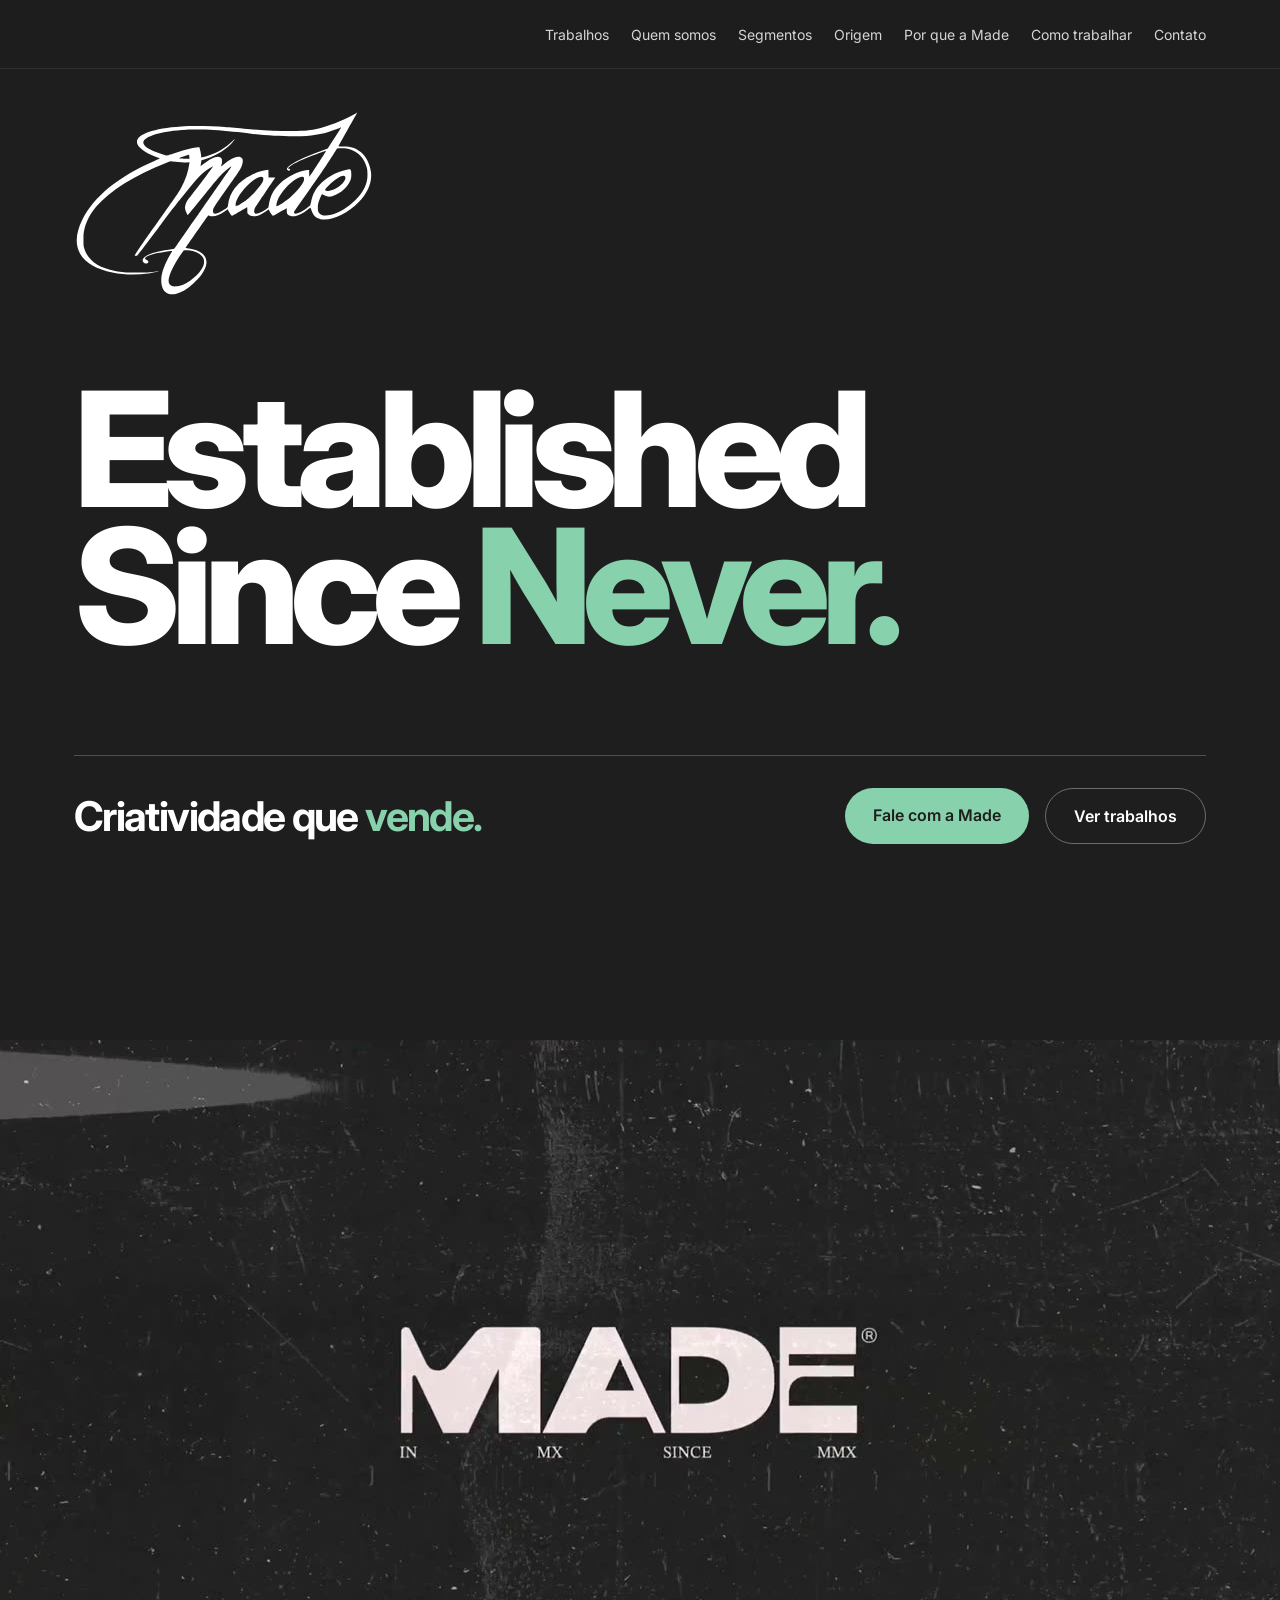
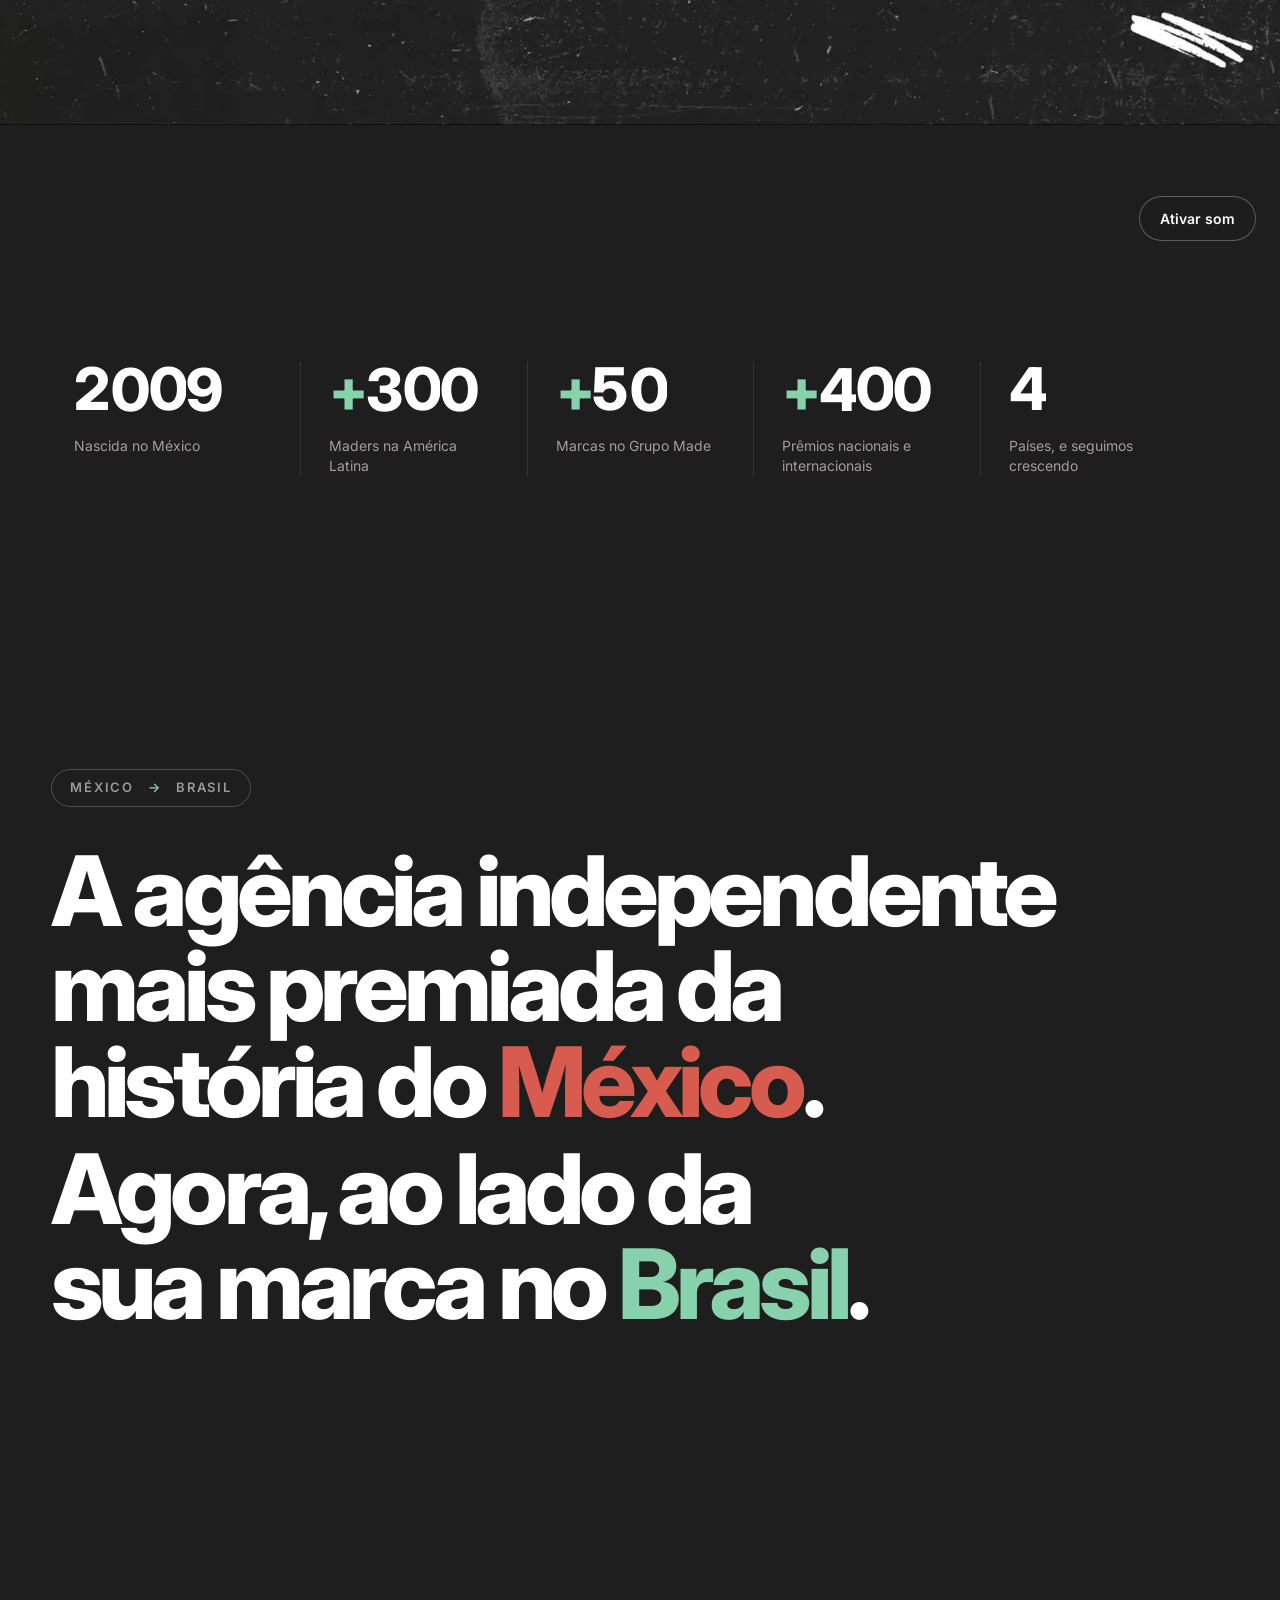
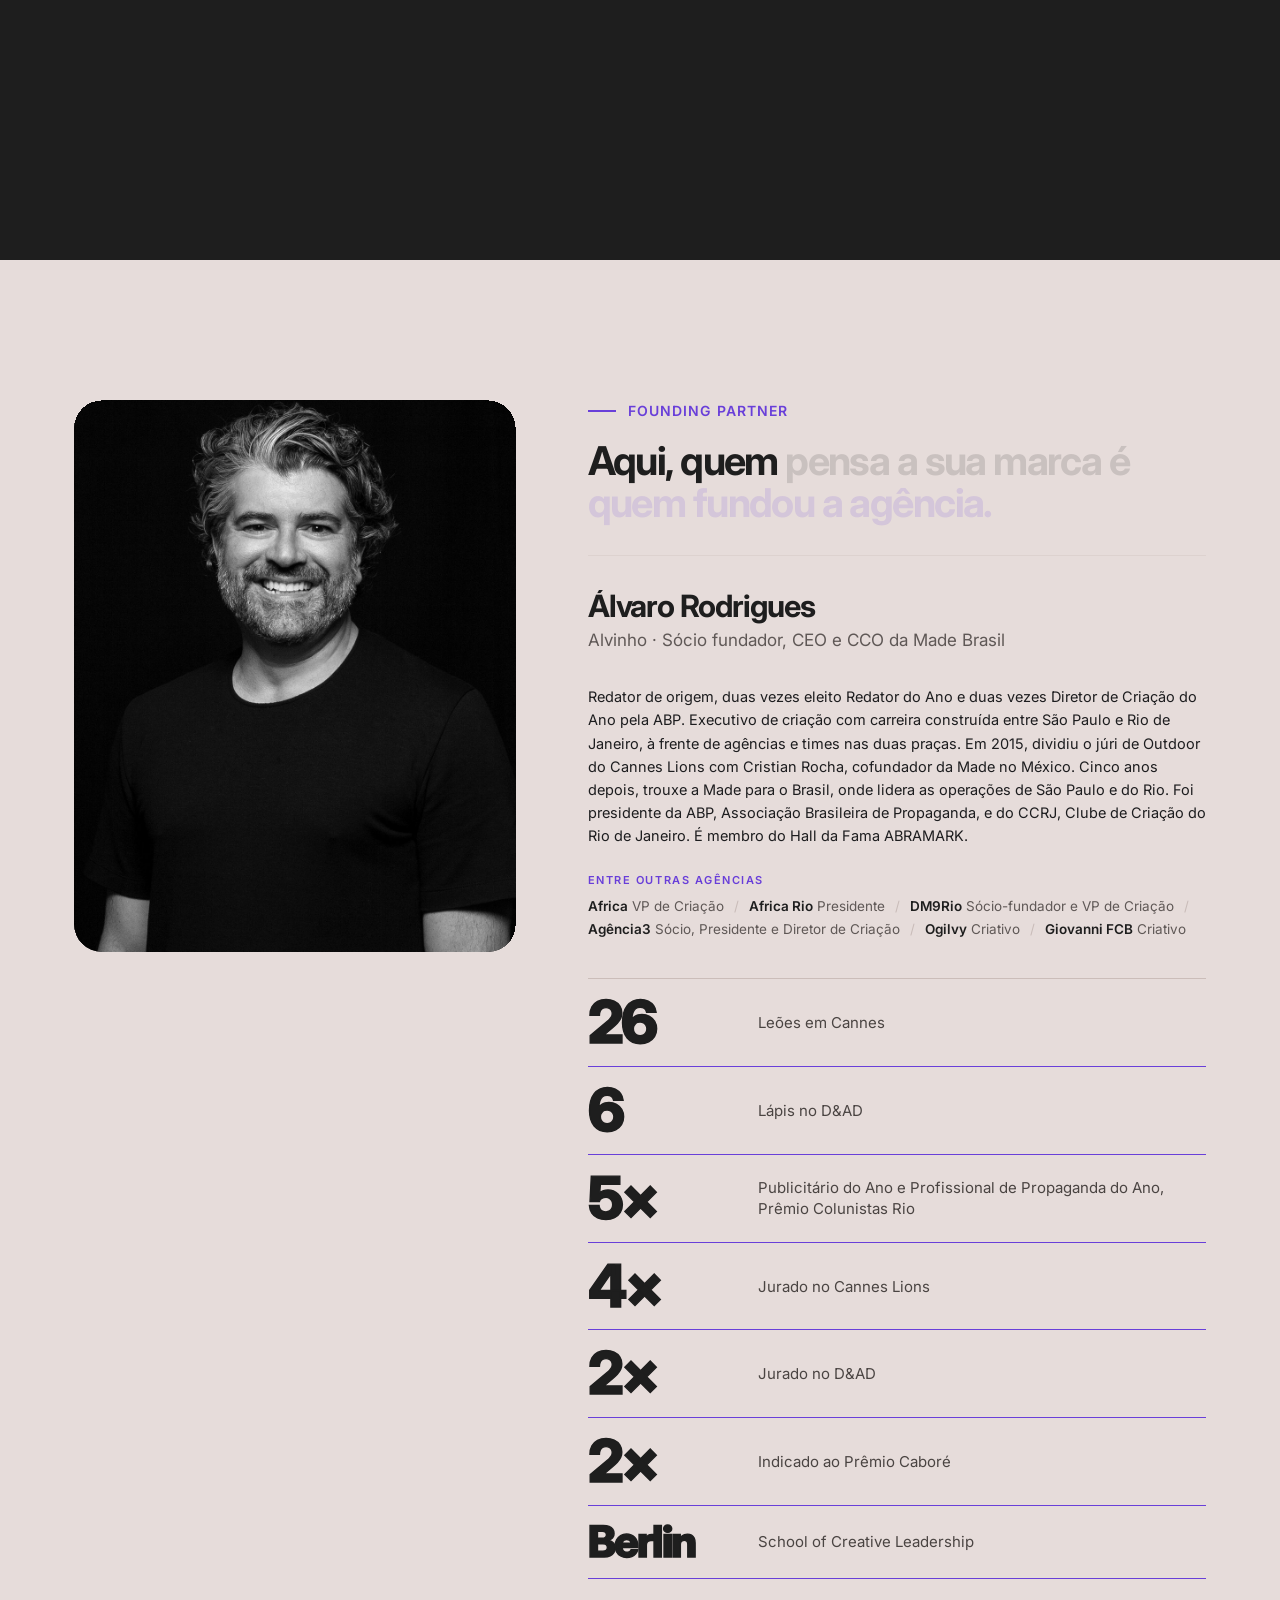
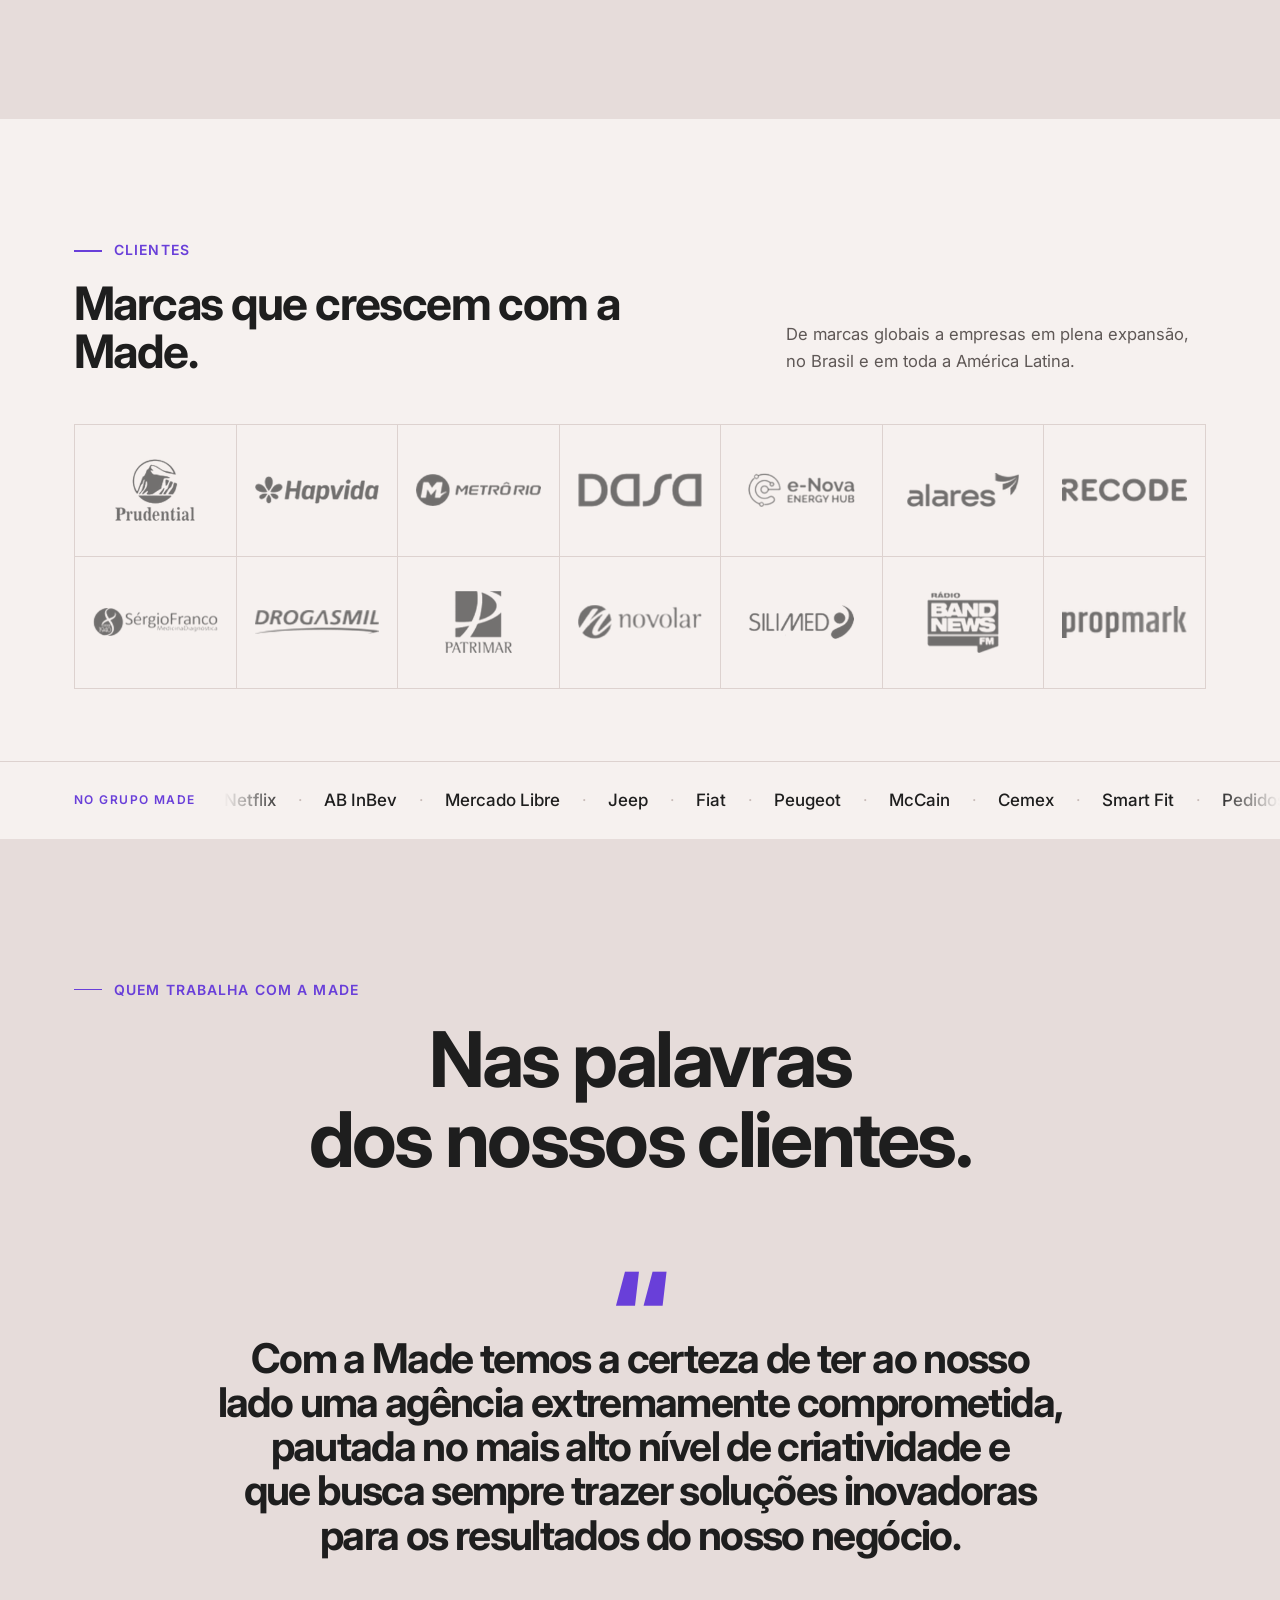
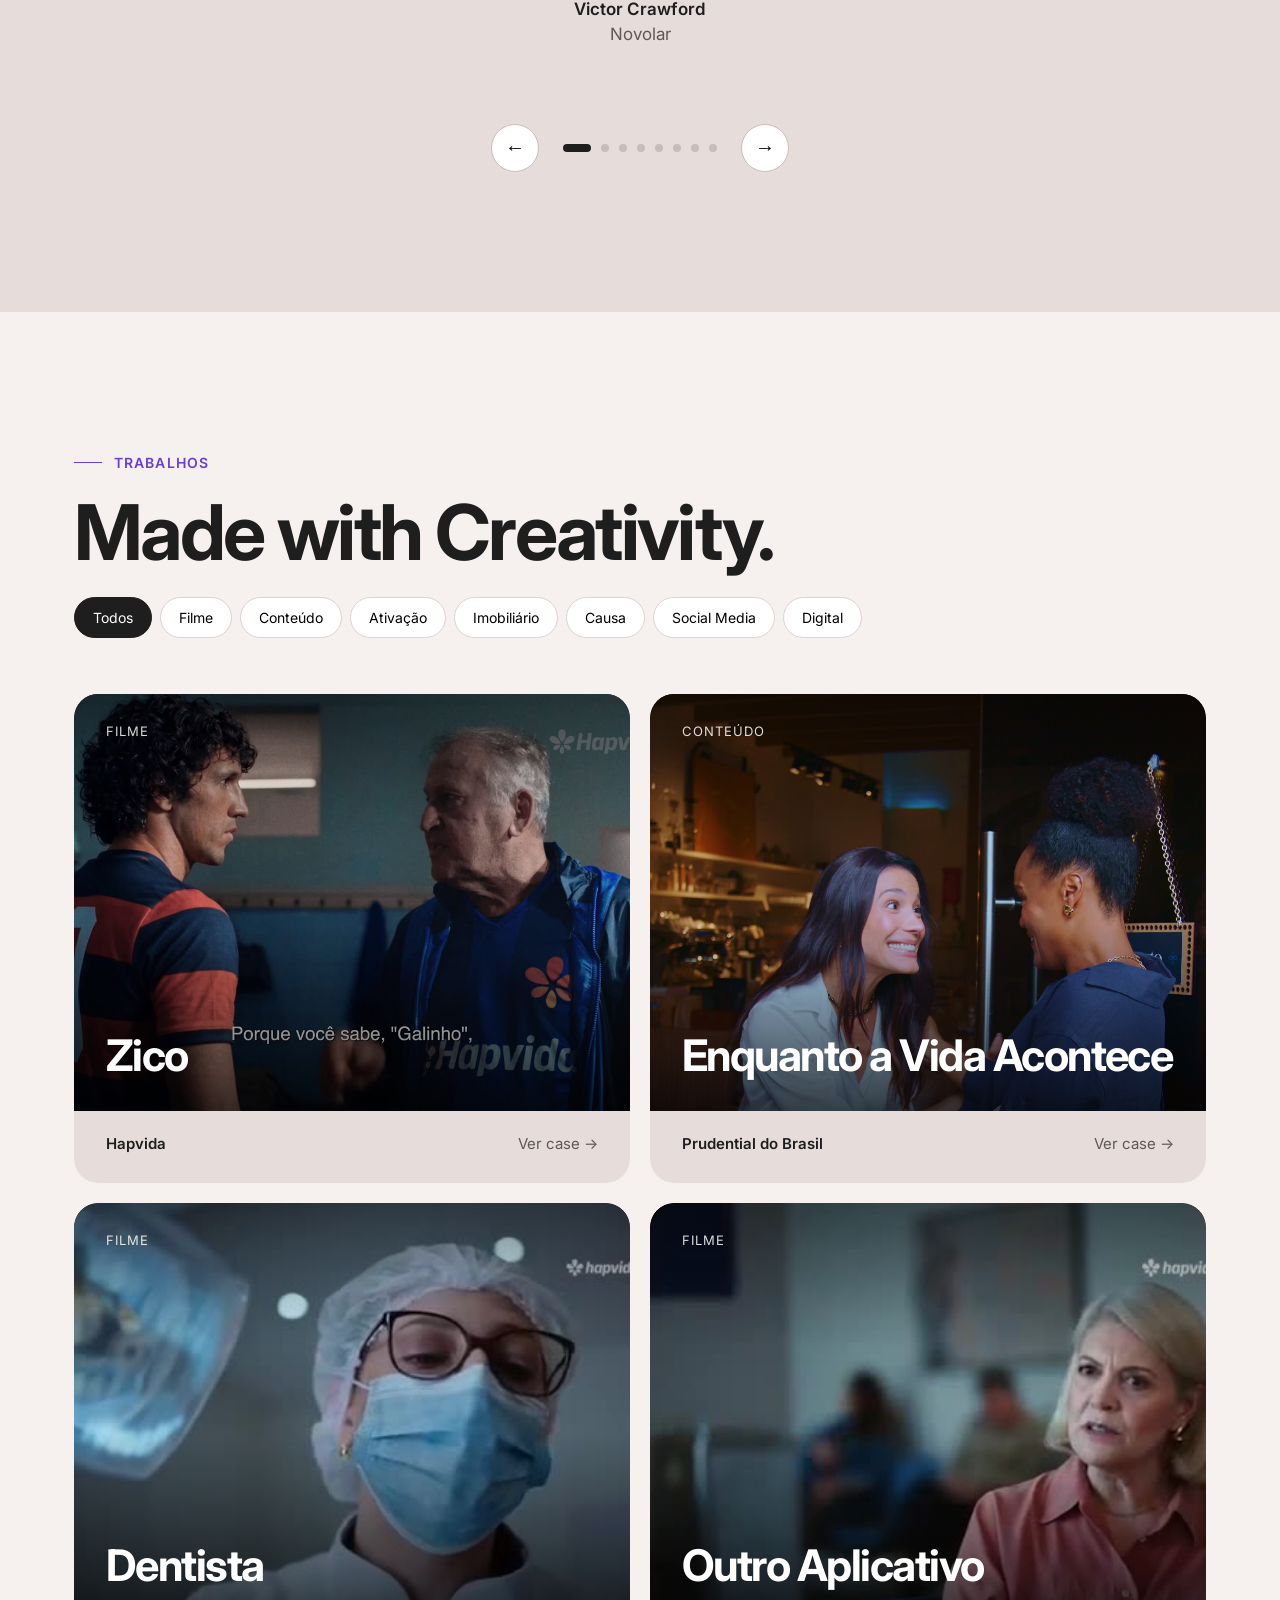
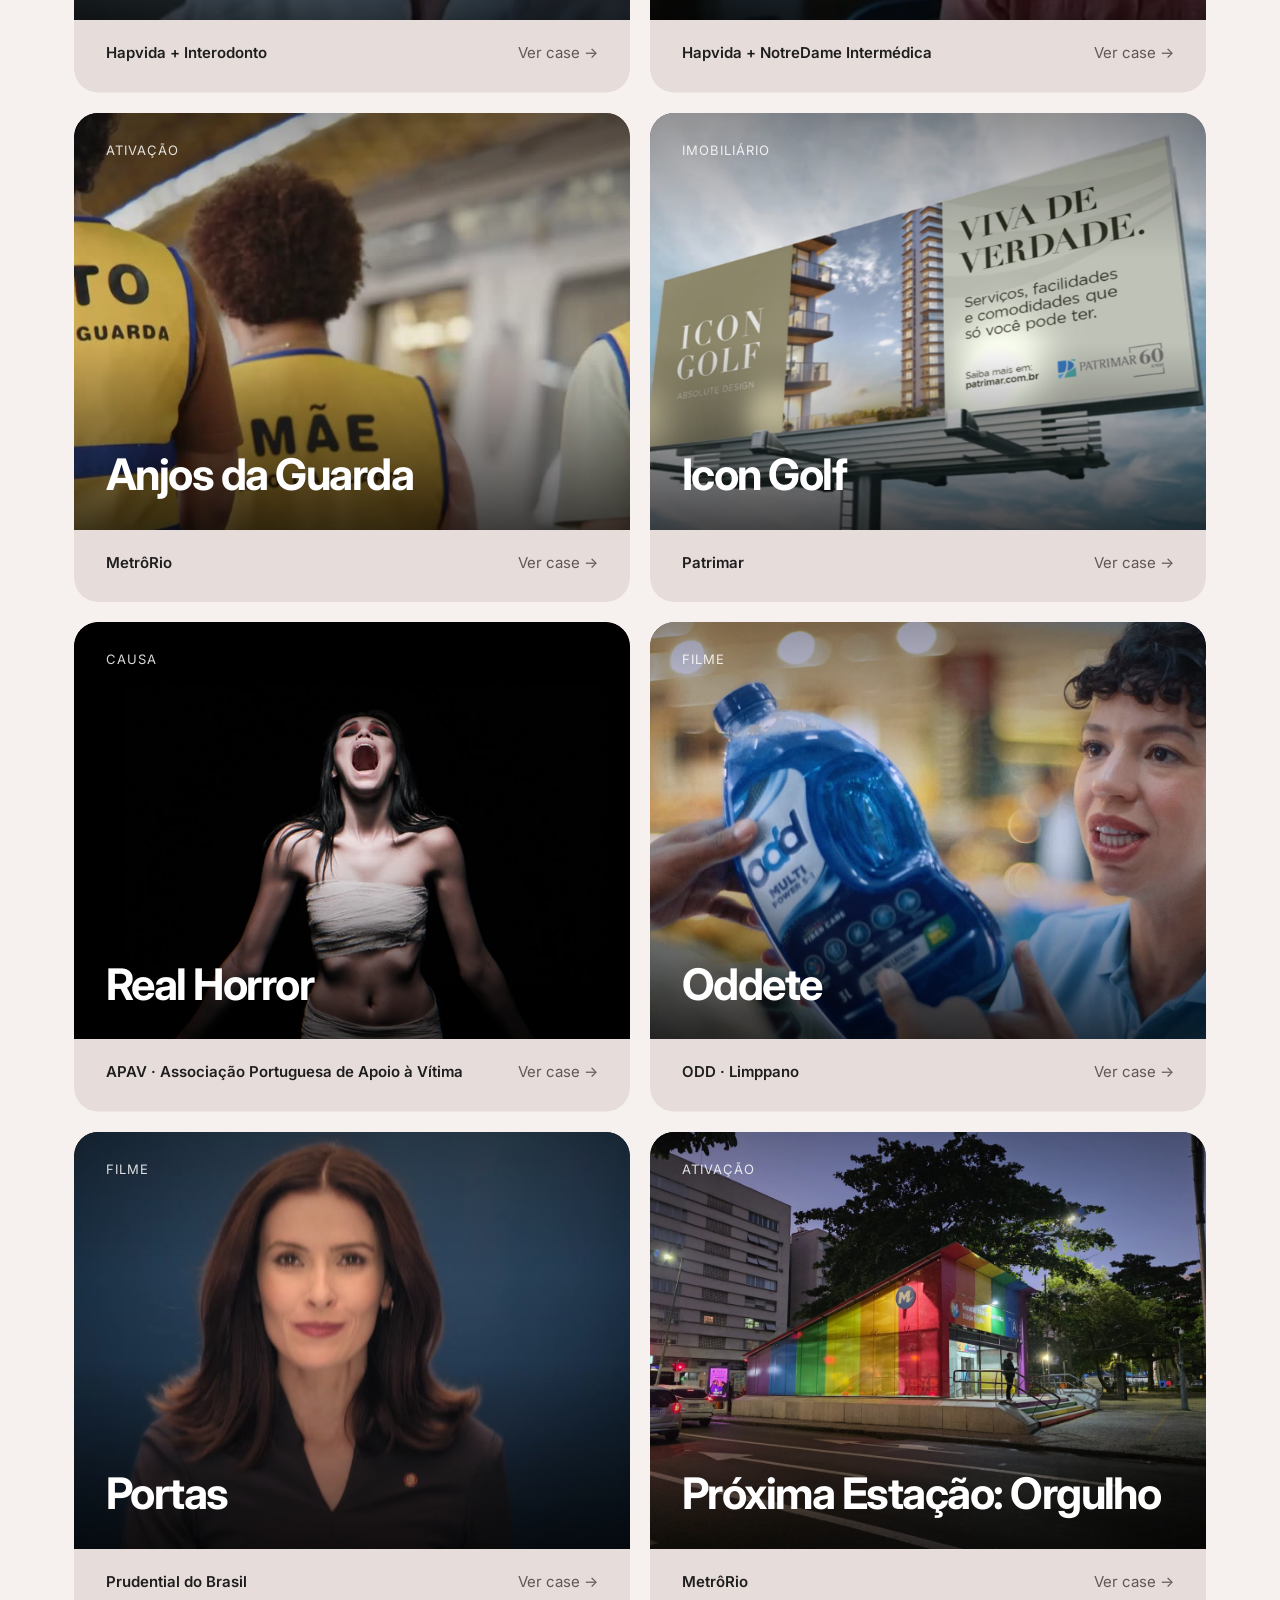
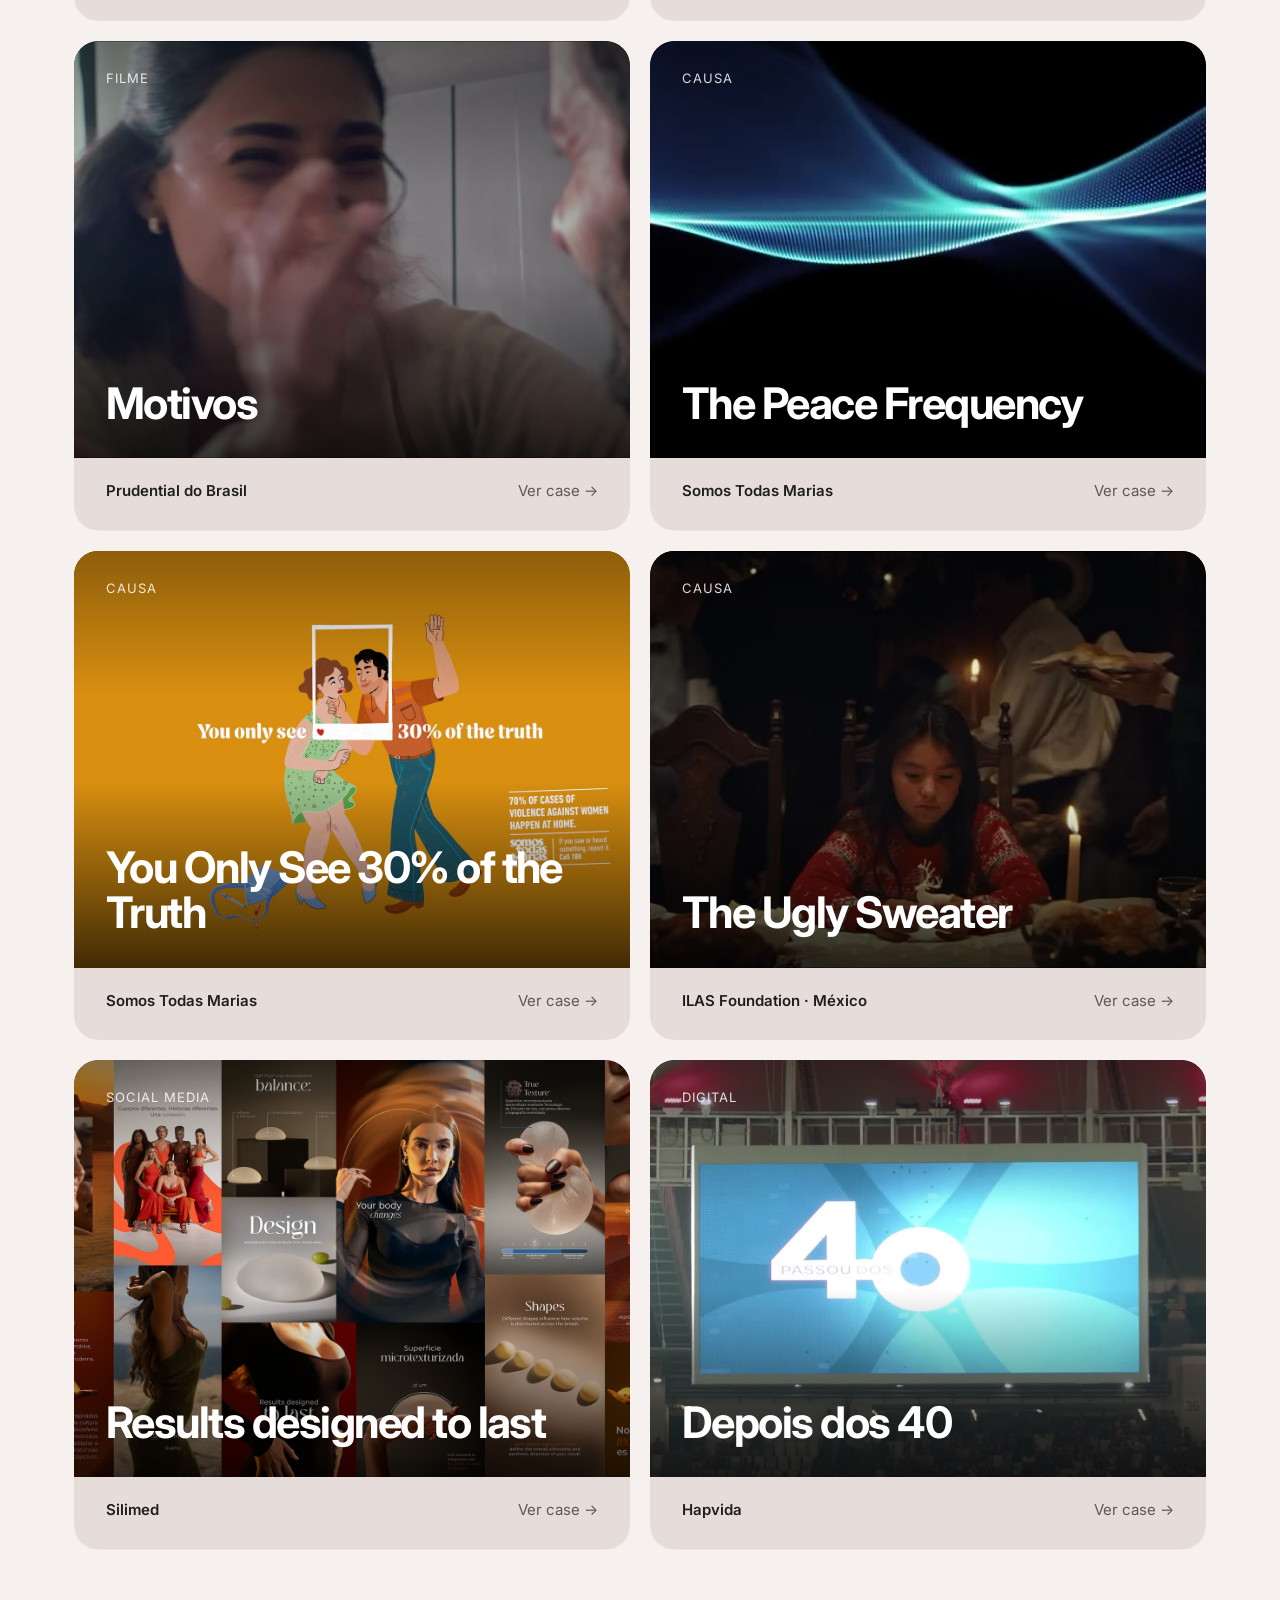
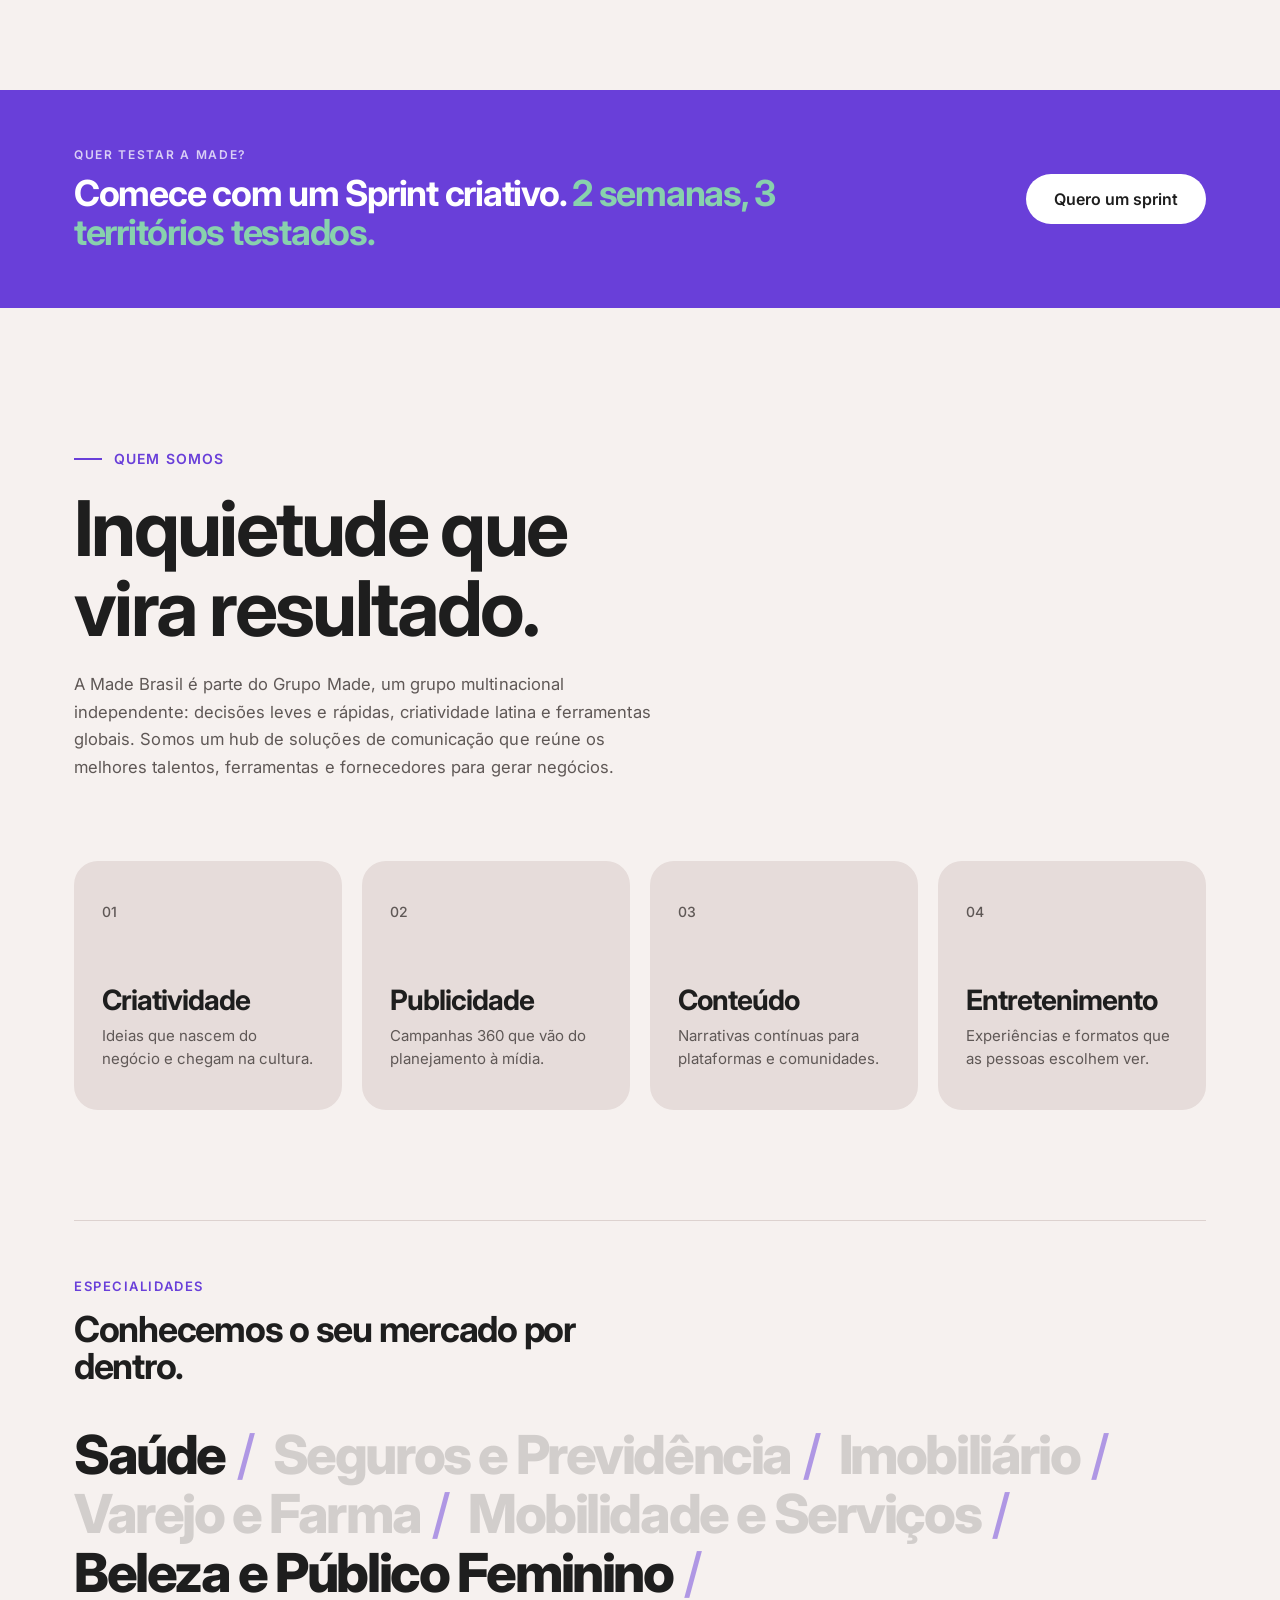
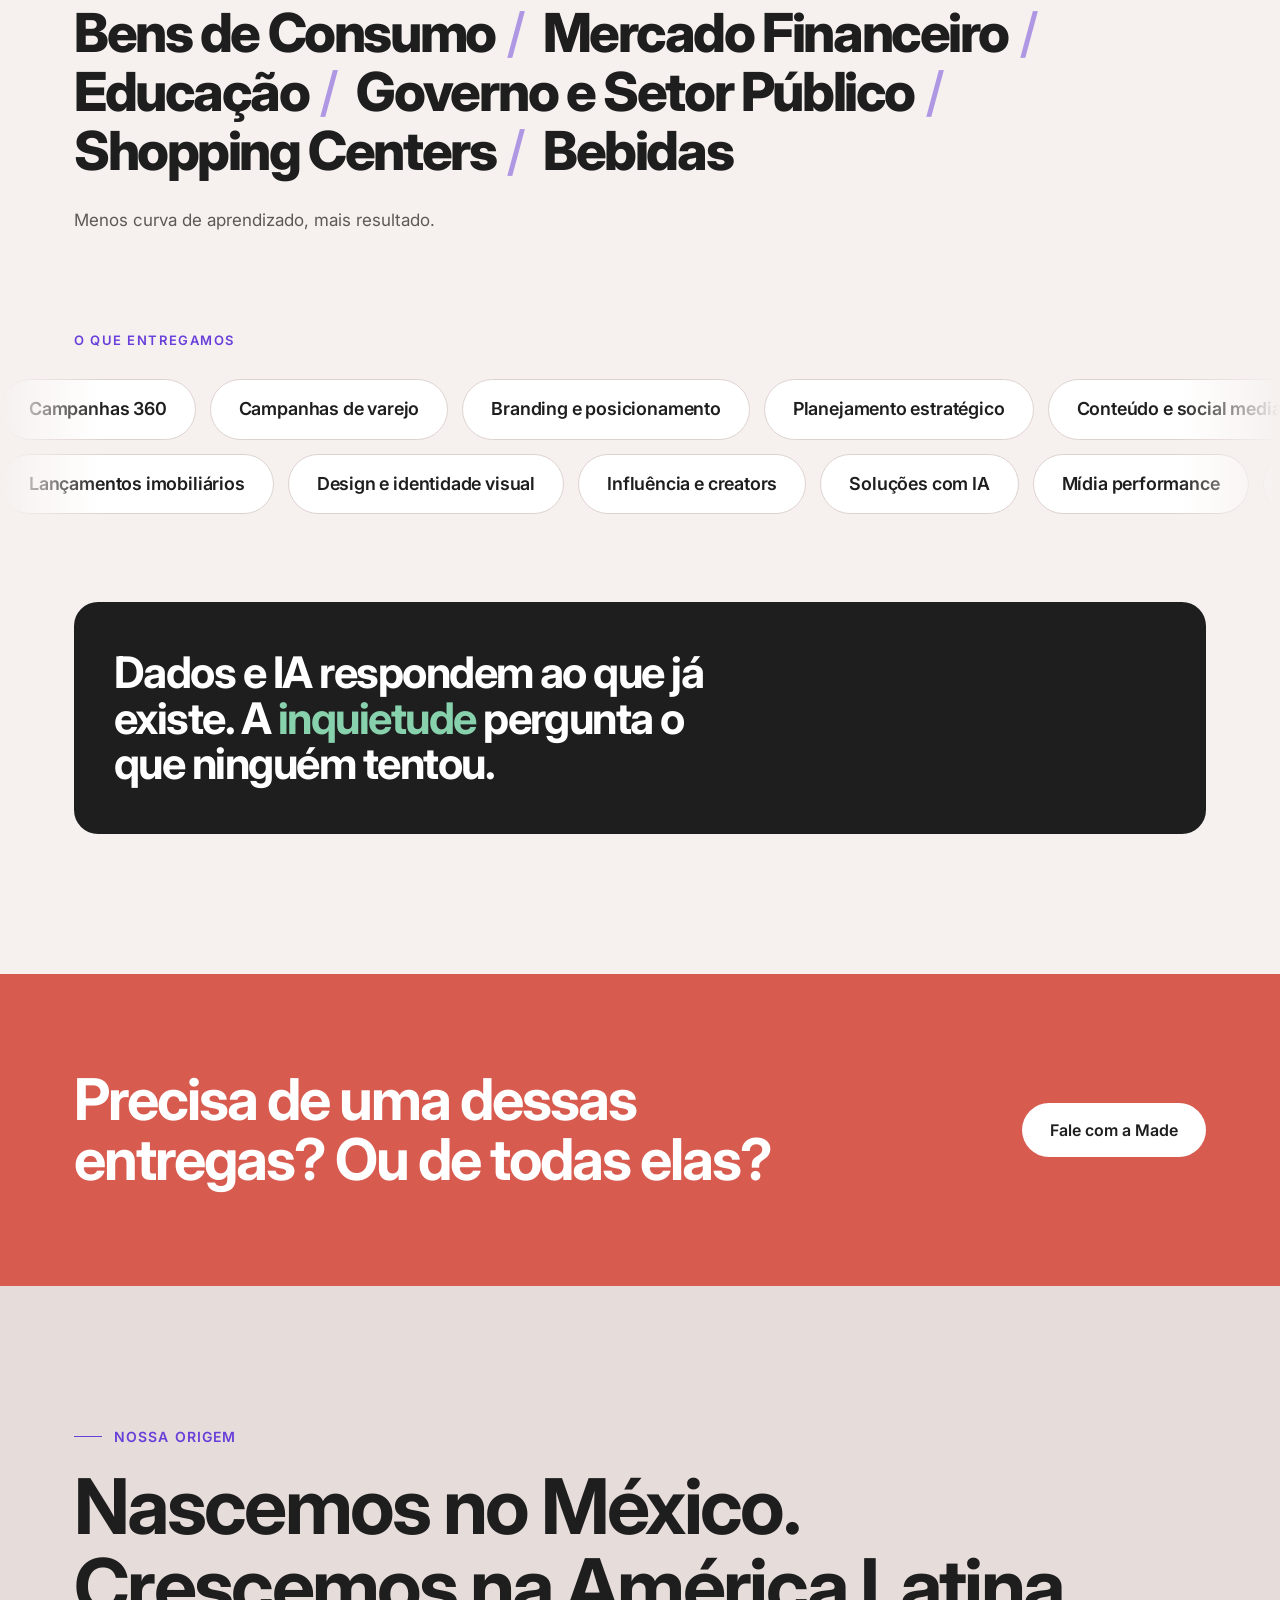
==== commit 163b36e2: "feat: send contact form through Cloudflare Worker and Resend Add /api/contato Worker with server-sid" ====
--- a/index.html
+++ b/index.html
@@ -601,6 +601,9 @@
   .aw-n.aw-word{font-size:clamp(34px,3.4vw,46px);letter-spacing:-.04em}
   .aw-row span{font-size:15px;line-height:1.4;color:#4a4442}
   @media(max-width:560px){.aw-row{grid-template-columns:96px 1fr;gap:14px}.aw-n{font-size:40px}.aw-n.aw-word{font-size:28px}.aw-row span{font-size:14px}}
+  .lgpd{font-size:13px;color:var(--gray);line-height:1.5}
+  .lgpd a{text-decoration:underline}
+  .sent.err{background:#fbe6e3;color:#8c2f26;border-left:3px solid var(--coral)}
   .sent b{font-weight:600}
   .sent-act{display:flex;gap:10px;flex-wrap:wrap;margin-top:12px}
   .sent-act a,.sent-act button{font:inherit;font-size:14px;font-weight:600;background:#fff;color:var(--ink);border:1px solid #c7e5d6;border-radius:980px;padding:8px 16px;cursor:pointer}
@@ -1006,12 +1009,12 @@
           <button type="button" class="c-copy" id="copyMail">Copiar e-mail</button>
         </div>
       </div>
-      <form id="form" class="rv" name="contato" method="POST" data-netlify="true" netlify-honeypot="bot-field">
-        <input type="hidden" name="form-name" value="contato">
-        <p class="hp" aria-hidden="true"><label>Não preencha <input name="bot-field" tabindex="-1" autocomplete="off"></label></p>
+      <form id="form" class="rv" name="contato" method="POST" action="/api/contato">
+        <p class="hp" aria-hidden="true"><label>Não preencha <input name="website" tabindex="-1" autocomplete="off"></label></p>
         <input required name="nome" placeholder="Nome" aria-label="Nome">
         <input required name="empresa" placeholder="Empresa" aria-label="Empresa">
         <input required type="email" name="email" placeholder="E-mail" aria-label="E-mail">
+        <input type="tel" name="whatsapp" placeholder="WhatsApp ou telefone (opcional)" aria-label="WhatsApp ou telefone (opcional)" autocomplete="tel">
         <select name="modo" id="modo" aria-label="Formato">
           <option value="" disabled selected>Como quer trabalhar com a Made?</option>
           <option>Conta</option><option>Projeto</option><option>Sprint criativo</option><option>Concorrência</option><option>Outro</option>
@@ -1022,7 +1025,9 @@
         </select>
         <textarea name="msg" placeholder="Conte o desafio" aria-label="Mensagem"></textarea>
         <button class="btn primary" type="submit">Quero conversar</button>
-        <div class="sent ok" id="sentOk"><b>Recebido.</b> Sua mensagem chegou para o Alvinho e para o time de novos negócios. A Made volta a falar com você em breve.</div>
+        <p class="lgpd">Usamos seus dados só para responder a este contato. Saiba mais na <a href="/privacidade.html">política de privacidade</a>.</p>
+        <div class="sent ok" id="sentOk" role="status"><b>Recebido.</b> Sua mensagem foi enviada. A Made volta a falar com você em breve.</div>
+        <div class="sent err" id="sentErr" role="alert"></div>
         <div class="sent" id="sent">
           <b>Quase lá.</b> Abrimos o seu e-mail com a mensagem pronta para <b>arodrigues@madegroup.com.br</b> e <b>oi.dani@madegroup.com.br</b>. É só enviar.
           <div class="sent-act"><a id="sentMail" href="#">Abrir e-mail de novo</a><button type="button" id="sentCopy">Copiar mensagem</button></div>
@@ -1312,23 +1317,29 @@
 }
 addEventListener('scroll',()=>requestAnimationFrame(onScroll),{passive:true});onScroll();
 
-/* formulário: envia direto (Netlify Forms). Se o envio não estiver disponível, abre o e-mail pronto. */
-(function(){const f=document.getElementById('form'),sent=document.getElementById('sent'),ok=document.getElementById('sentOk'),btn=f.querySelector('button[type=submit]');
+/* formulário: envia para /api/contato (Worker + Resend). Se o envio falhar por erro do servidor ou de rede, abre o e-mail pronto. */
+(function(){const f=document.getElementById('form'),sent=document.getElementById('sent'),ok=document.getElementById('sentOk'),err=document.getElementById('sentErr'),btn=f.querySelector('button[type=submit]');
   const TO='arodrigues@madegroup.com.br,oi.dani@madegroup.com.br';let body='',url='';
+  const LABEL={nome:'o nome',empresa:'a empresa',email:'um e-mail válido',whatsapp:'o telefone',modo:'o formato',segmento:'o segmento',msg:'a mensagem'};
   function mail(d){const subj=`Contato pelo site: ${d.get('nome')||''} · ${d.get('empresa')||''}`;
     body=[`Nome: ${d.get('nome')||''}`,`Empresa: ${d.get('empresa')||''}`,`E-mail: ${d.get('email')||''}`,`WhatsApp: ${d.get('whatsapp')||'—'}`,`Como quer trabalhar com a Made: ${d.get('modo')||'—'}`,`Segmento: ${d.get('segmento')||'—'}`,'',`Desafio:`,`${d.get('msg')||''}`].join('\n');
     url=`mailto:${TO}?subject=${encodeURIComponent(subj)}&body=${encodeURIComponent(body)}`;
     document.getElementById('sentMail').href=url;sent.style.display='block';
-    try{const a=document.createElement('a');a.href=url;a.target='_top';document.body.appendChild(a);a.click();a.remove()}catch(err){}}
-  f.onsubmit=async e=>{e.preventDefault();const d=new FormData(f);if(d.get('bot-field'))return;
+    try{const a=document.createElement('a');a.href=url;a.target='_top';document.body.appendChild(a);a.click();a.remove()}catch(e){}}
+  f.onsubmit=async e=>{e.preventDefault();const d=new FormData(f);if(d.get('website'))return;
     btn.disabled=true;const t=btn.textContent;btn.textContent='Enviando…';
+    sent.style.display=err.style.display=ok.style.display='none';
     track('lead_form_submit',{formato:d.get('modo')||'',segmento:d.get('segmento')||''});
-    let done=false;
+    let result='fallback';
     if(/^https?:$/.test(location.protocol)&&!/claude\.ai|claudeusercontent/.test(location.host)){
-      try{const r=await fetch('/',{method:'POST',headers:{'Content-Type':'application/x-www-form-urlencoded'},body:new URLSearchParams(d).toString()});done=r.ok}catch(err){}}
+      try{const r=await fetch('/api/contato',{method:'POST',headers:{'Content-Type':'application/json'},body:JSON.stringify(Object.fromEntries(d))});
+        if(r.ok)result='ok';
+        else if(r.status===400){const j=await r.json().catch(()=>({}));result={fields:j.fields||[]}}
+      }catch(e){}}
     btn.disabled=false;btn.textContent=t;
-    if(done){ok.style.display='block';sent.style.display='none';f.querySelectorAll('input:not([type=hidden]),textarea,select').forEach(x=>{if(x.name!=='bot-field')x.value=''});track('lead_form_ok')}
-    else mail(d);
+    if(result==='ok'){ok.style.display='block';f.querySelectorAll('input:not([type=hidden]),textarea,select').forEach(x=>{if(x.name!=='website')x.value=''});track('lead_form_ok')}
+    else if(result==='fallback')mail(d);
+    else{const w=result.fields.map(k=>LABEL[k]||k).join(', ');err.textContent=w?`Confira ${w} e tente de novo.`:'Confira os campos e tente de novo.';err.style.display='block'}
   };
   document.getElementById('sentCopy').onclick=async function(){try{await navigator.clipboard.writeText('Para: arodrigues@madegroup.com.br, oi.dani@madegroup.com.br\n\n'+body);this.textContent='Mensagem copiada ✓'}catch(e){this.textContent='Não foi possível copiar'}};
 })();
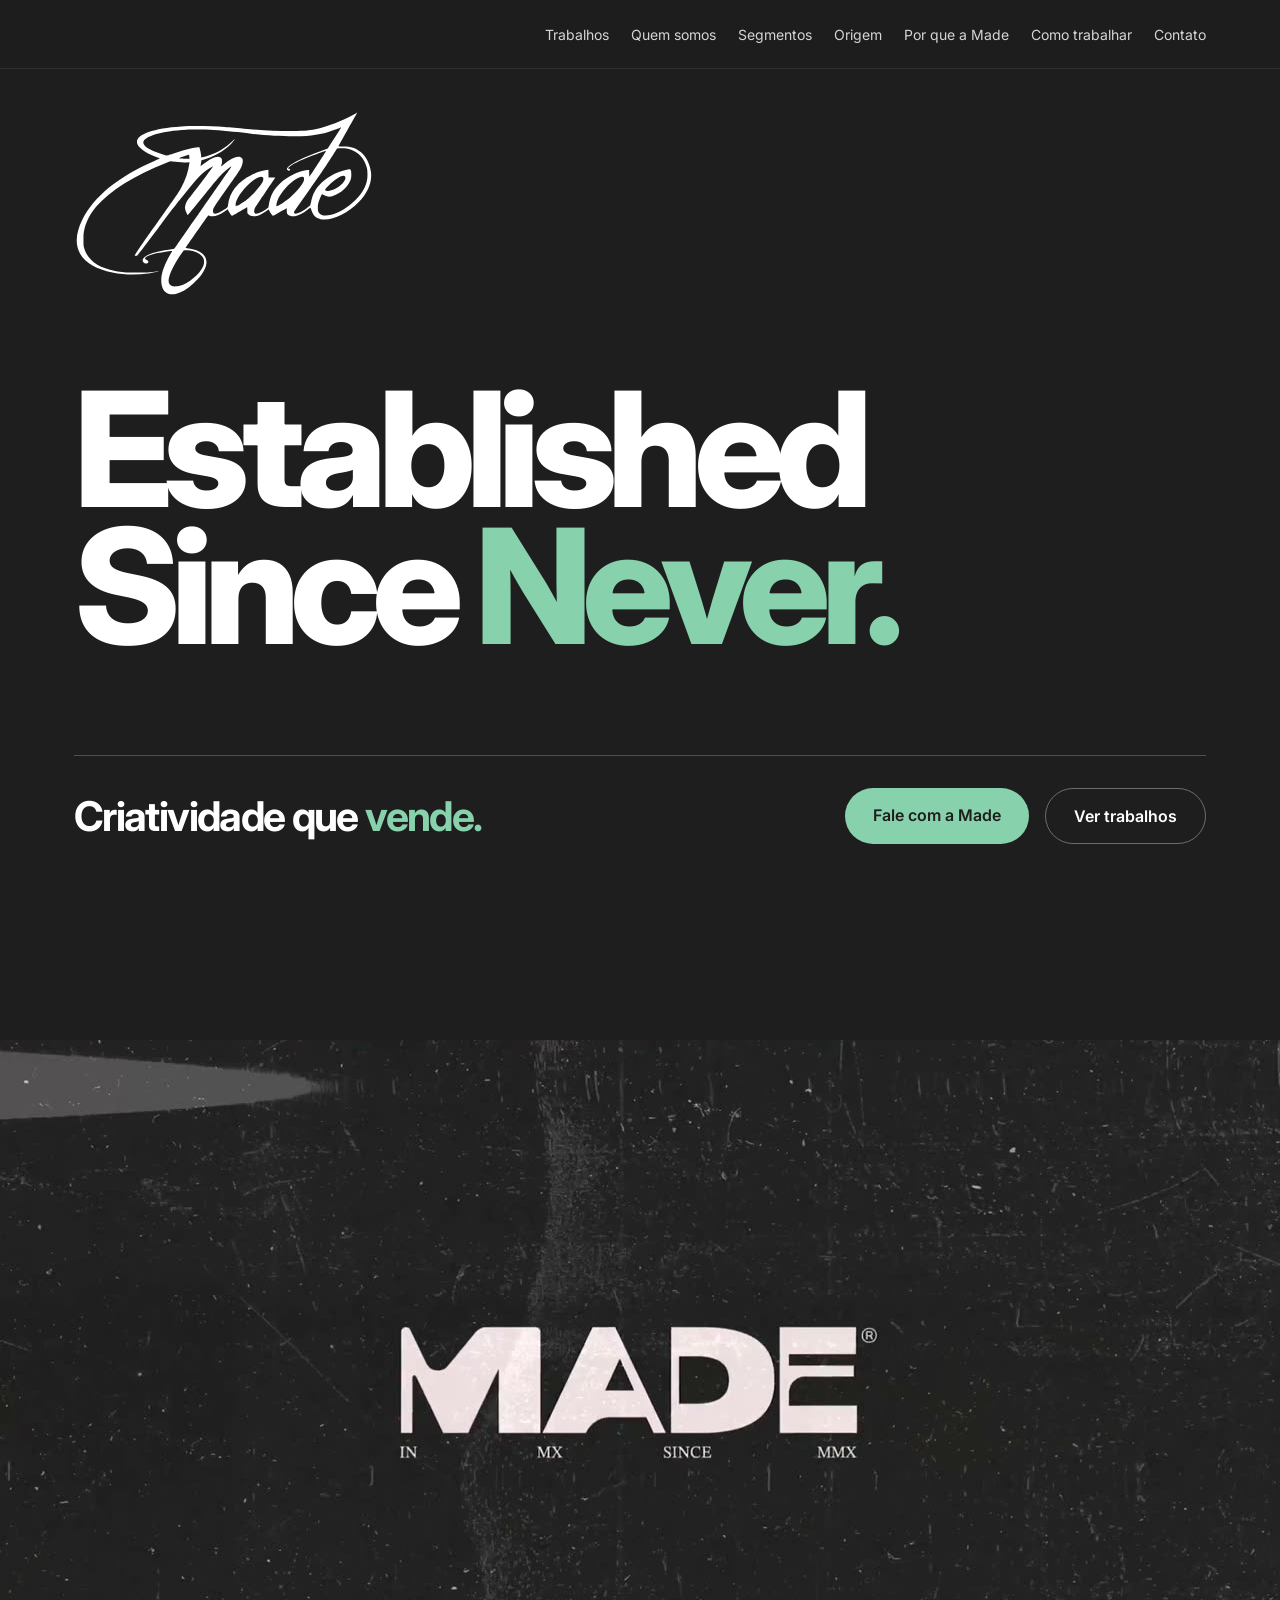
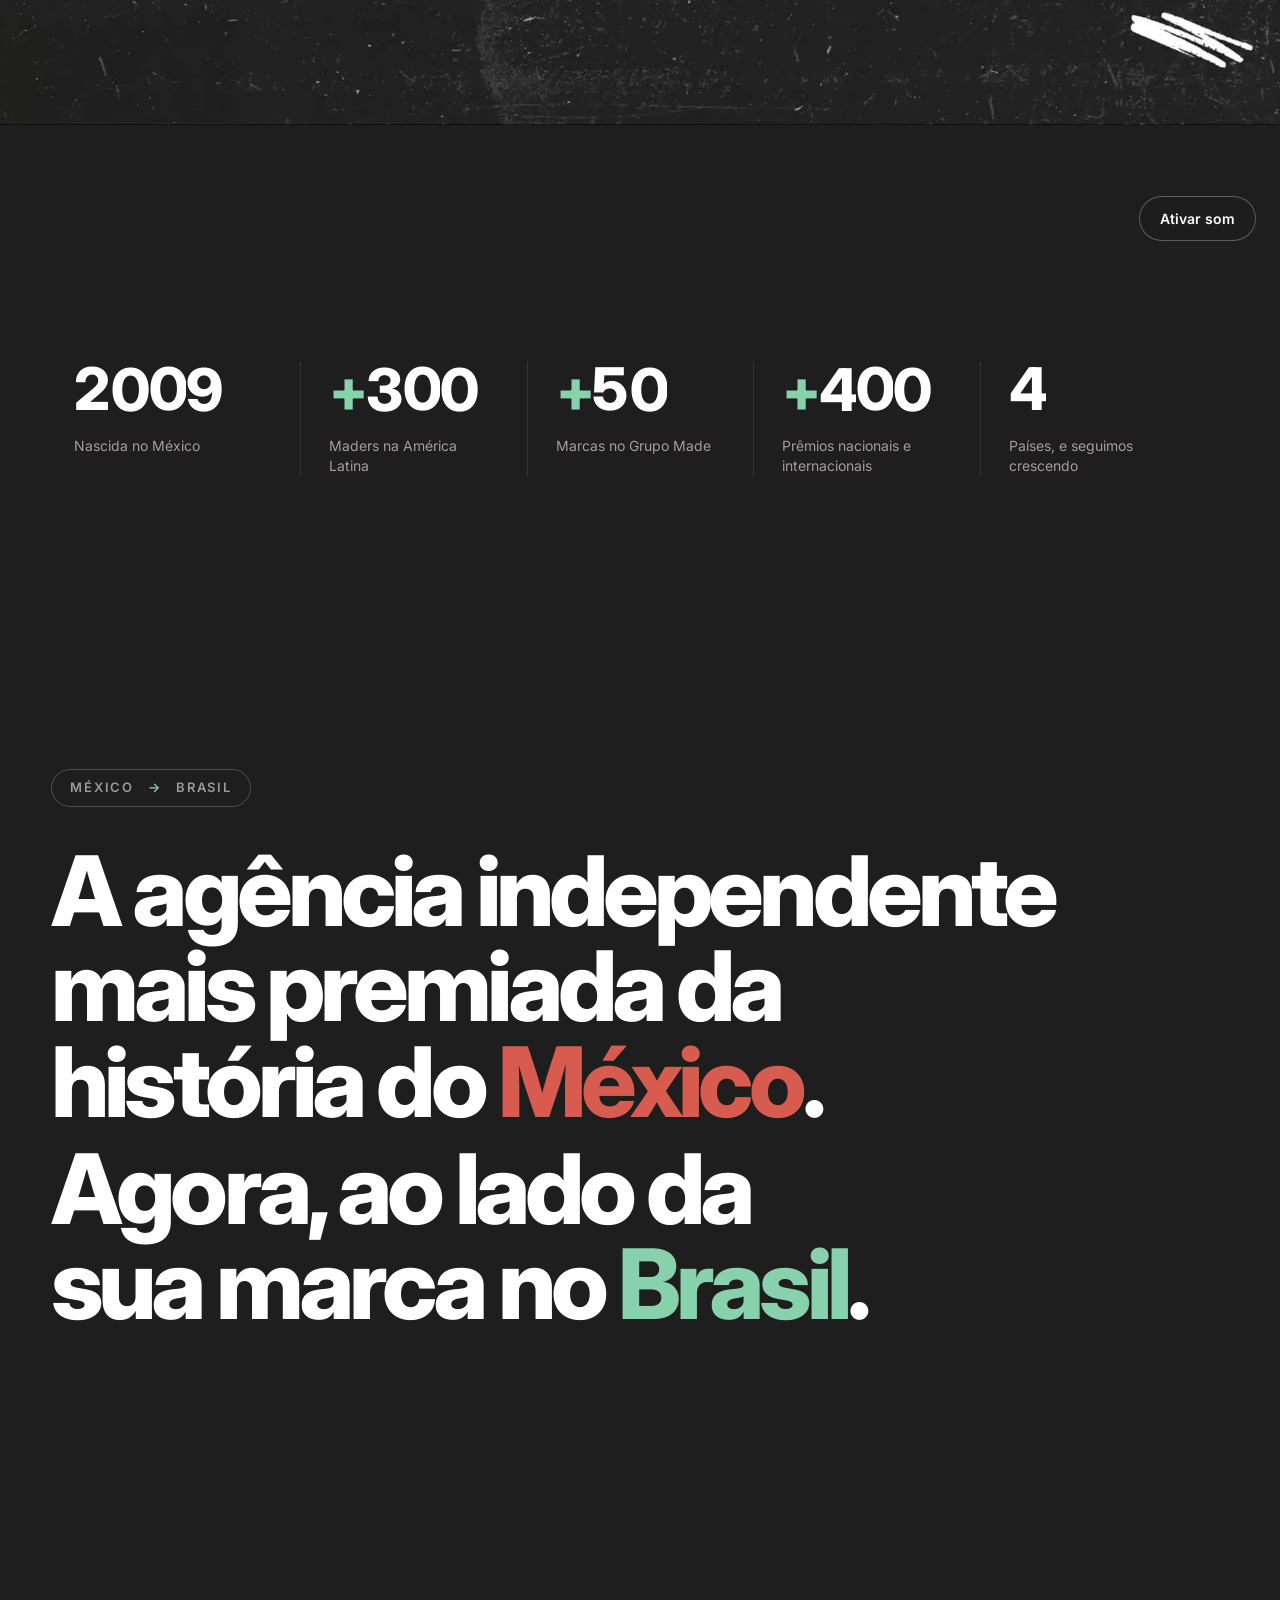
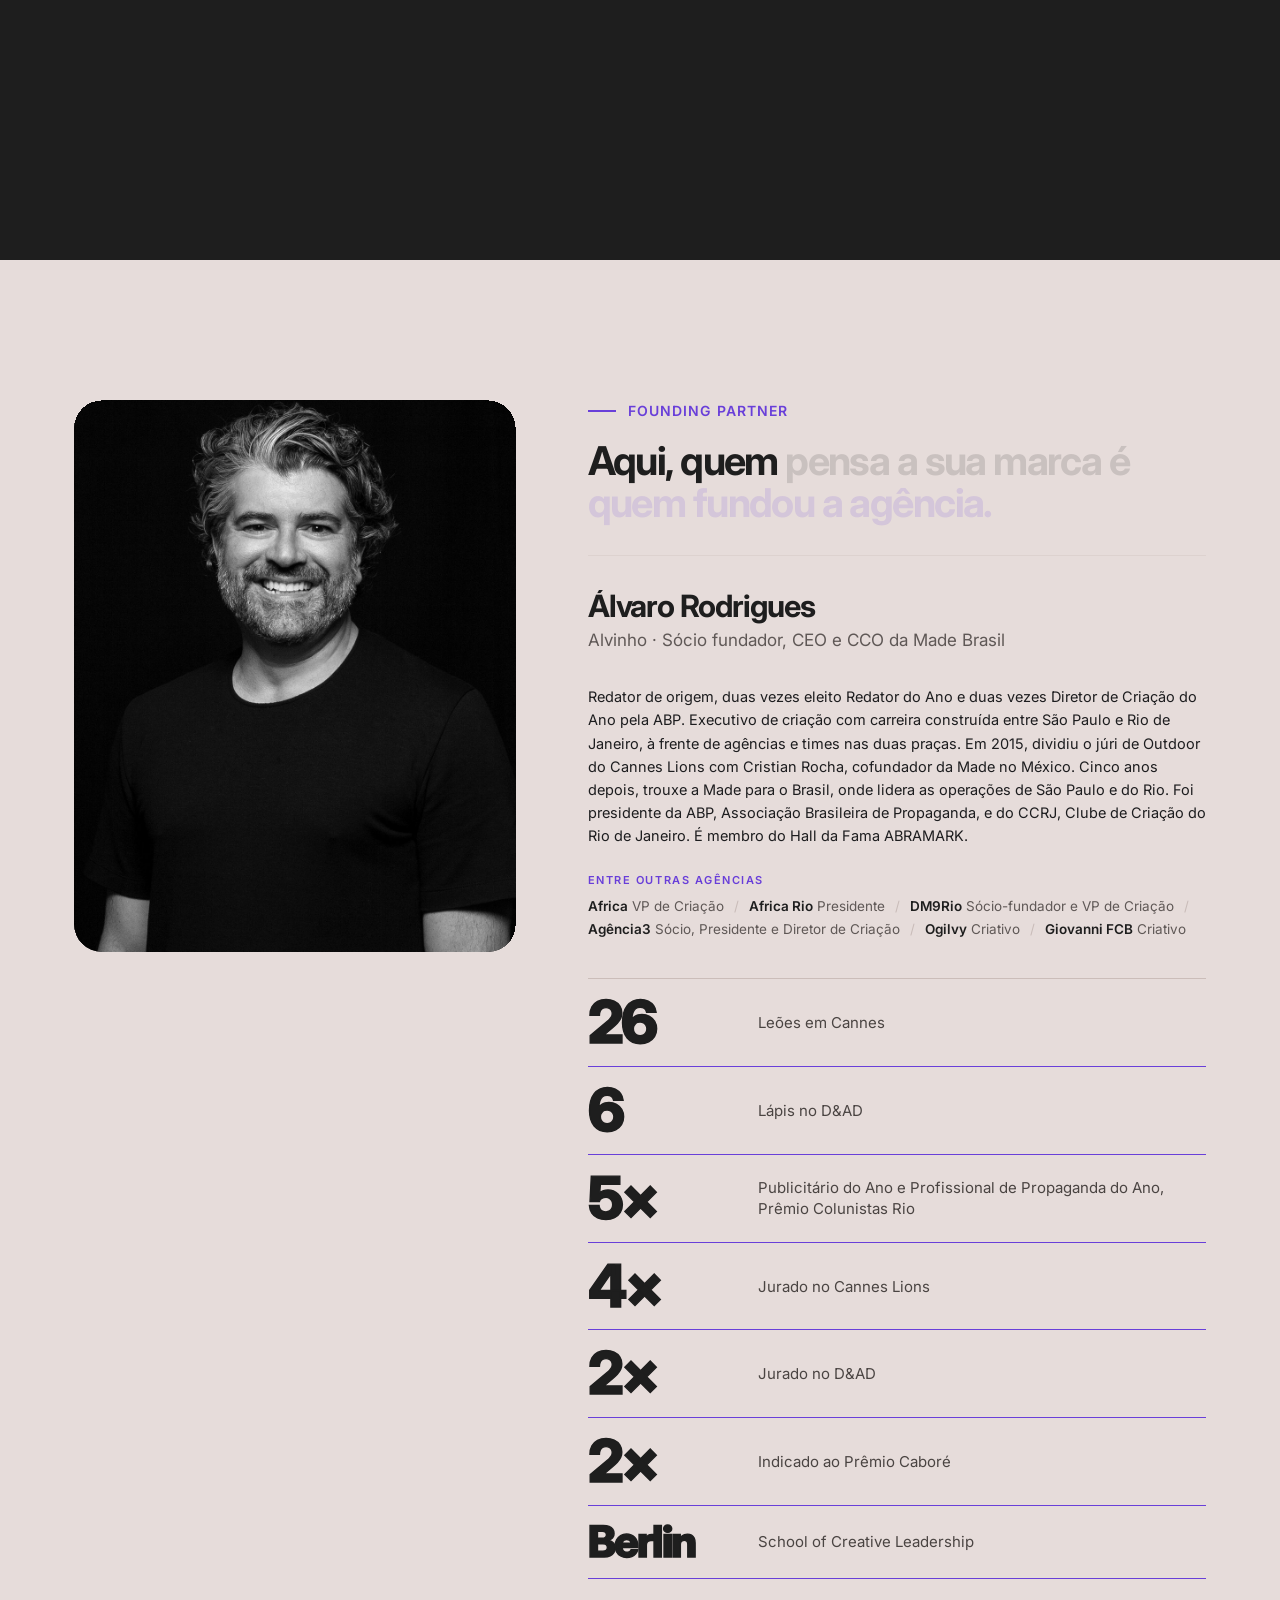
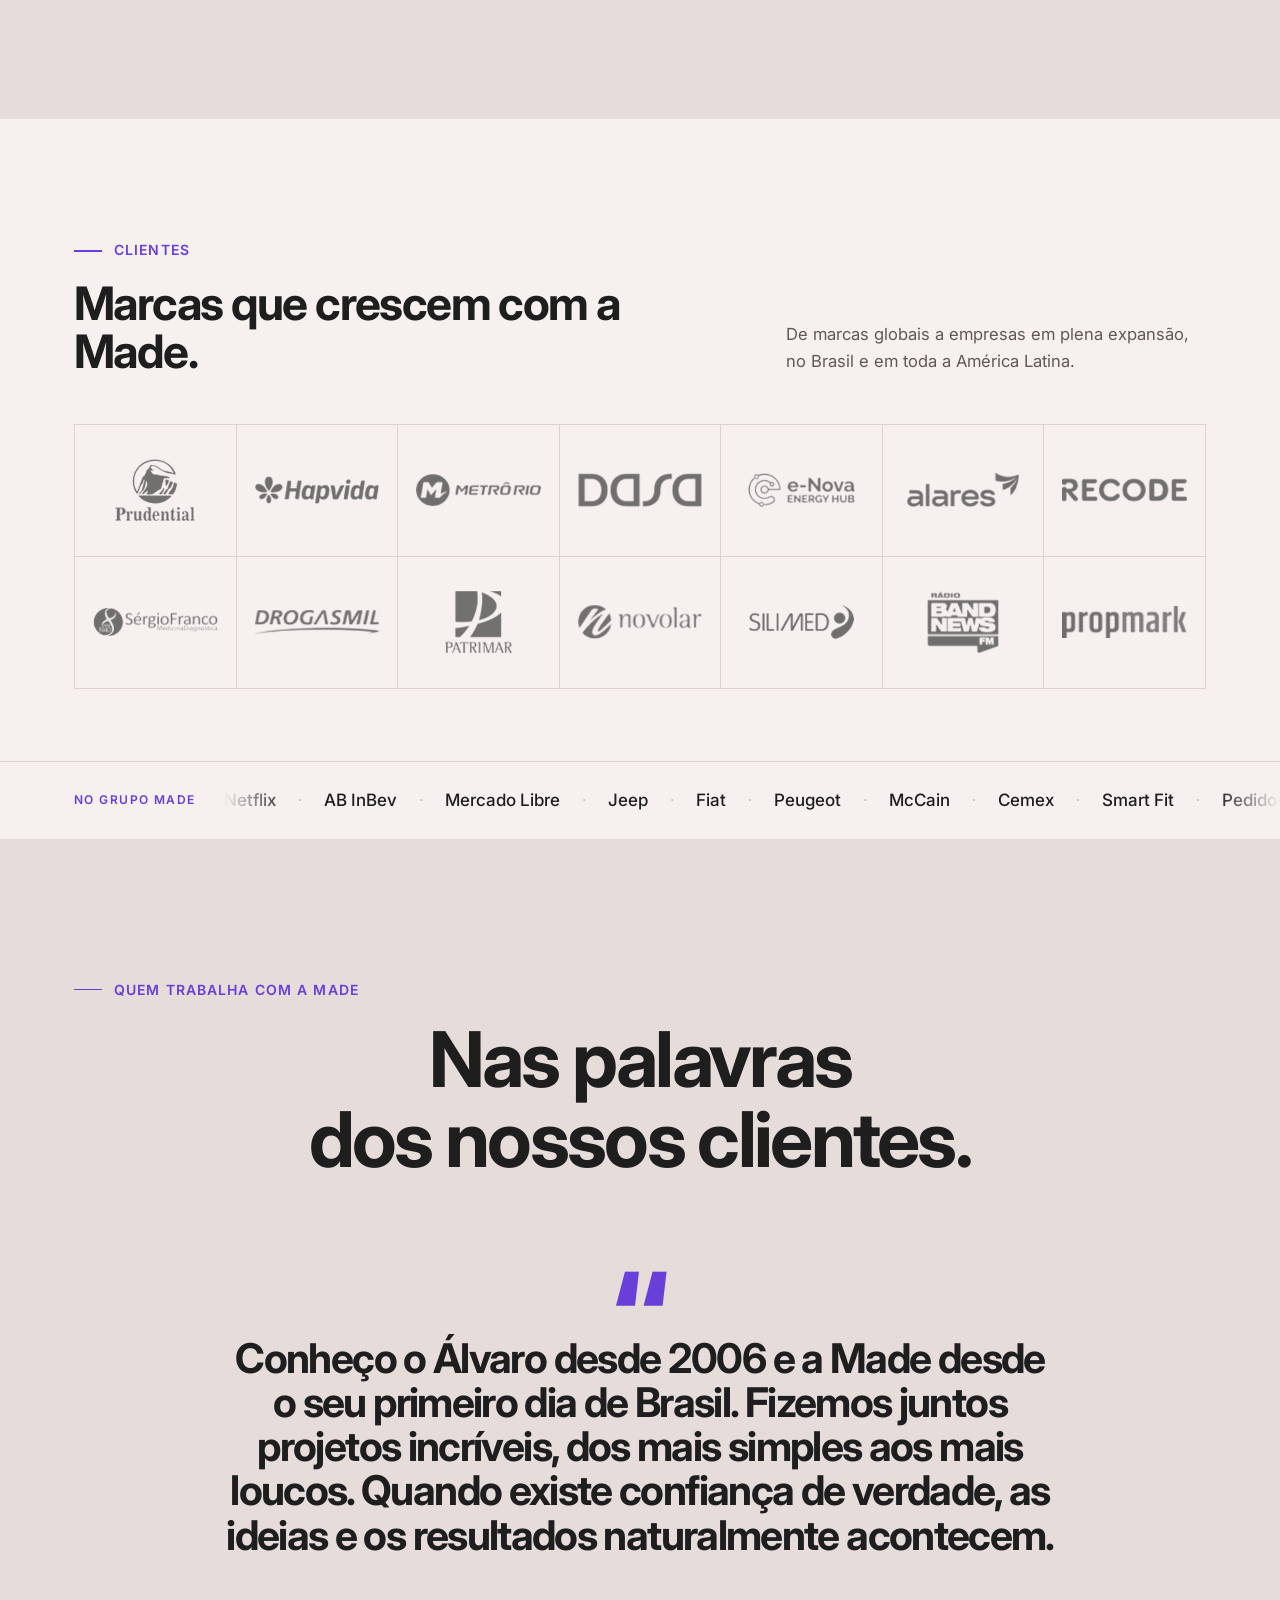
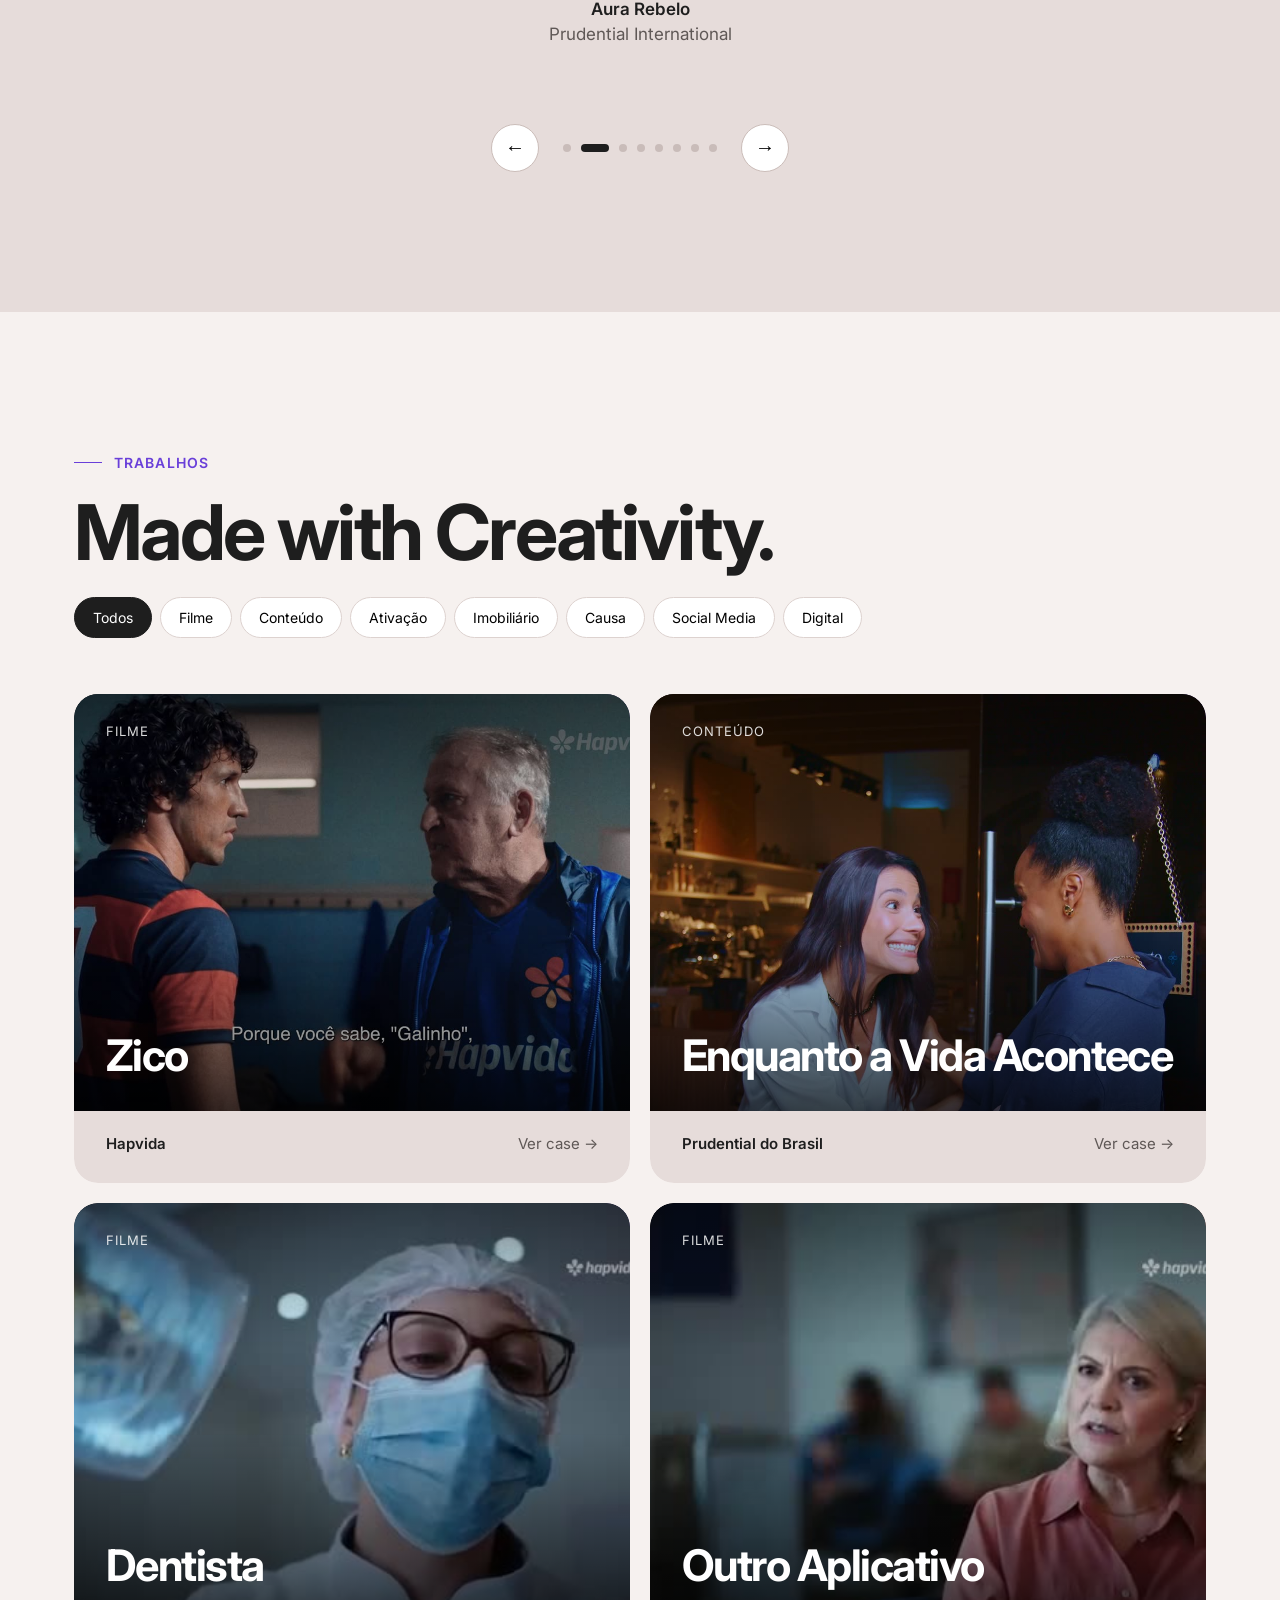
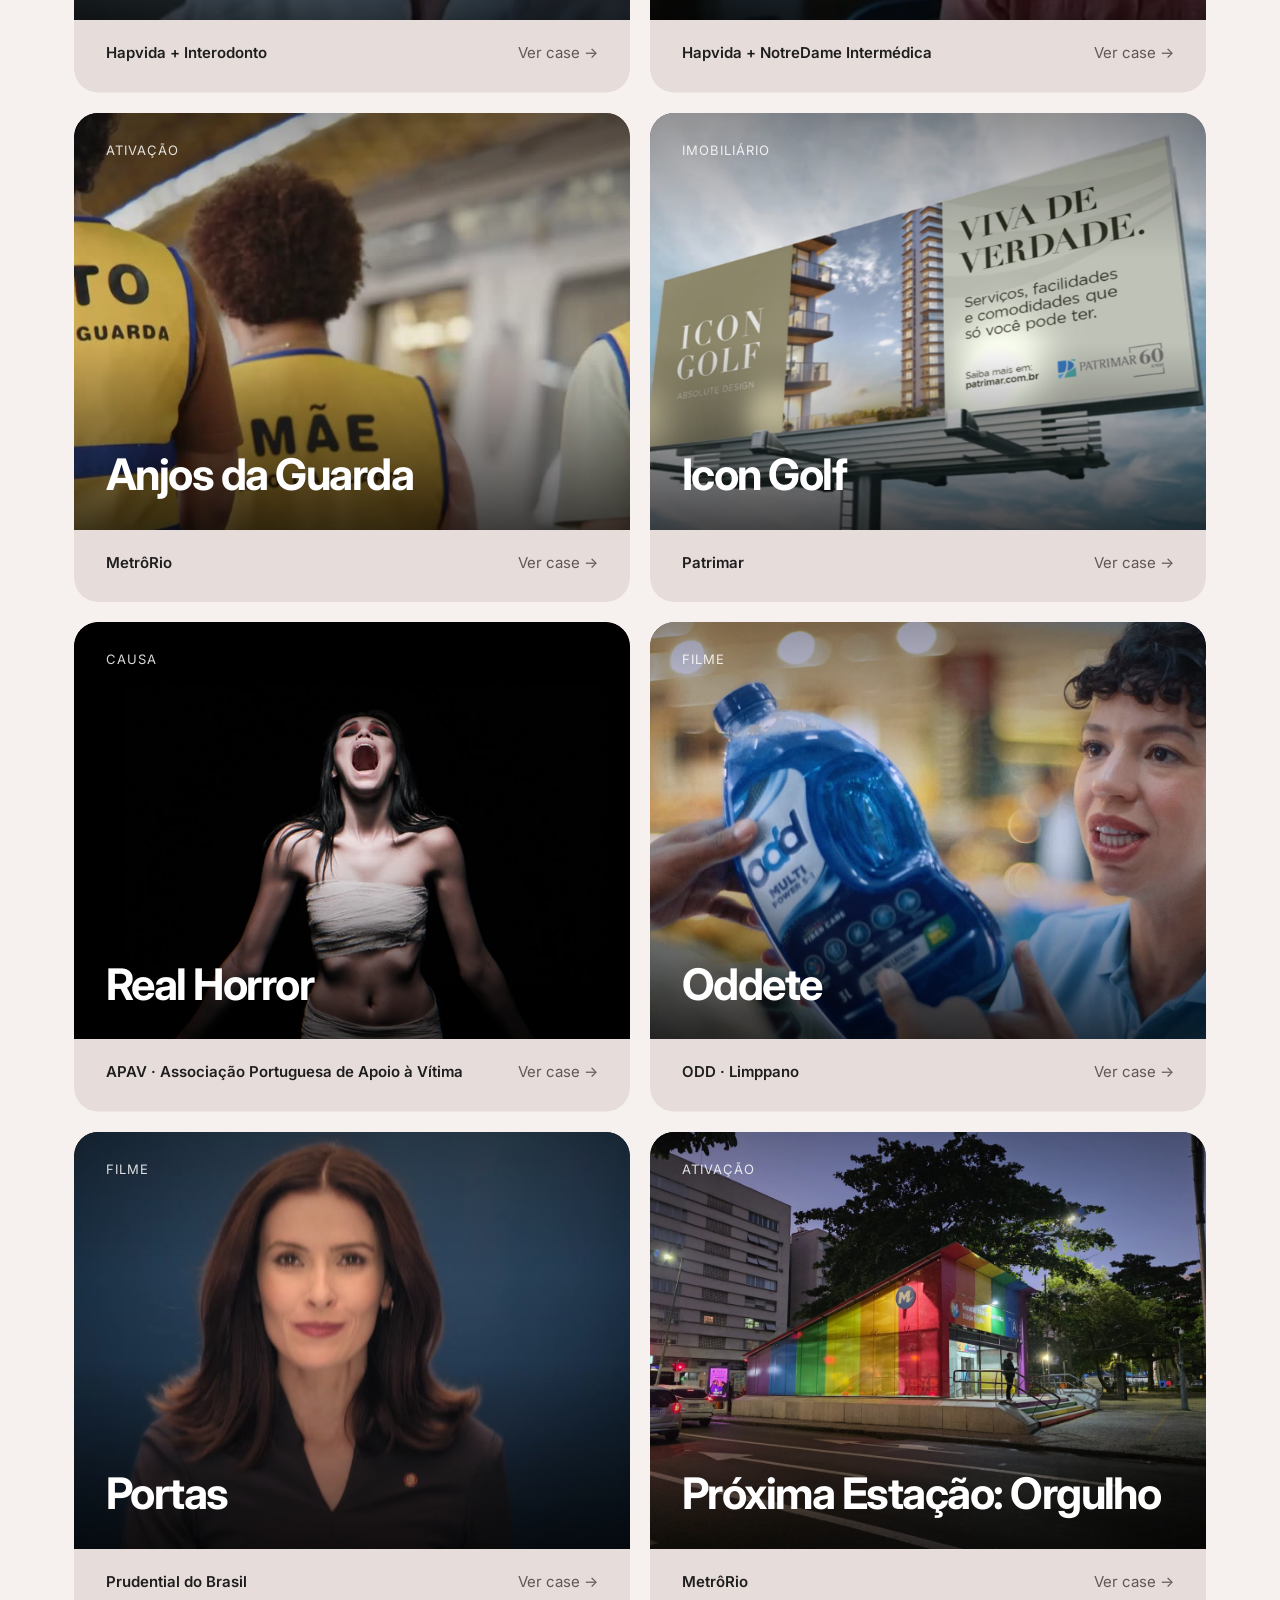
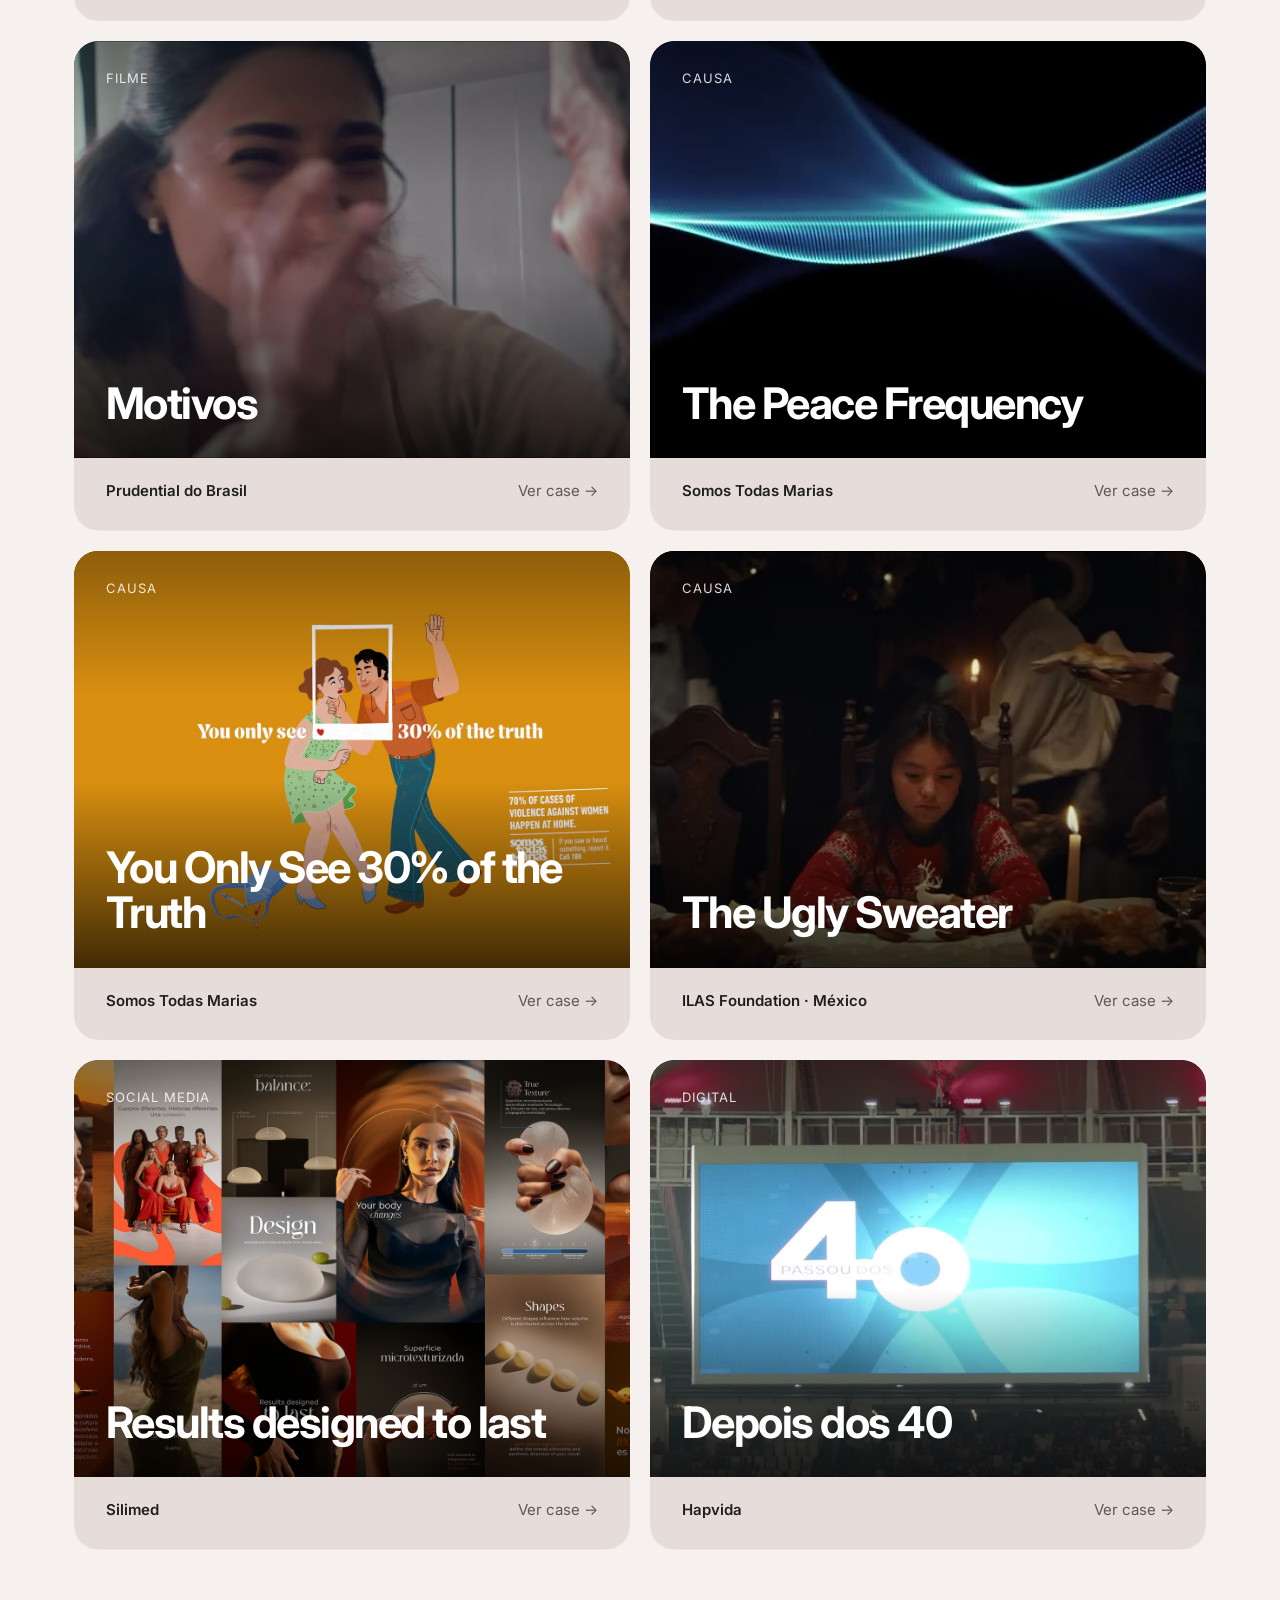
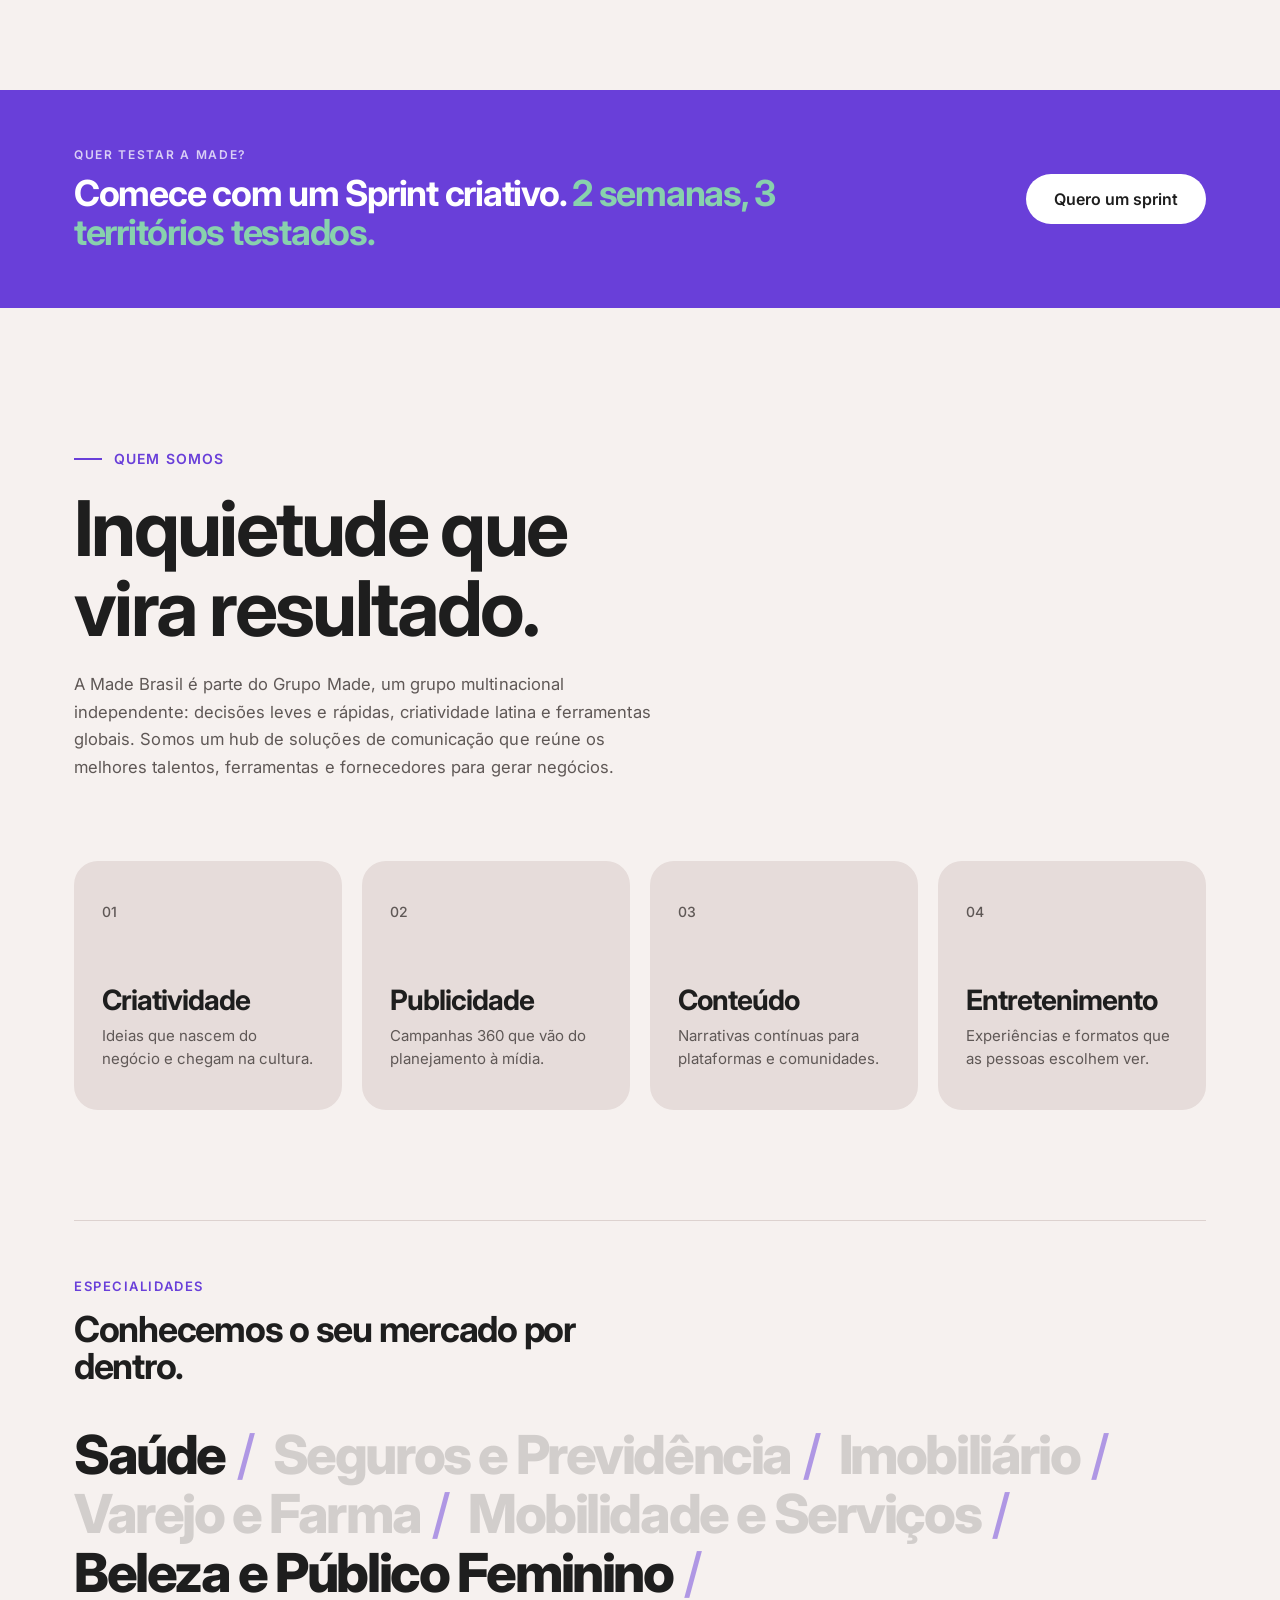
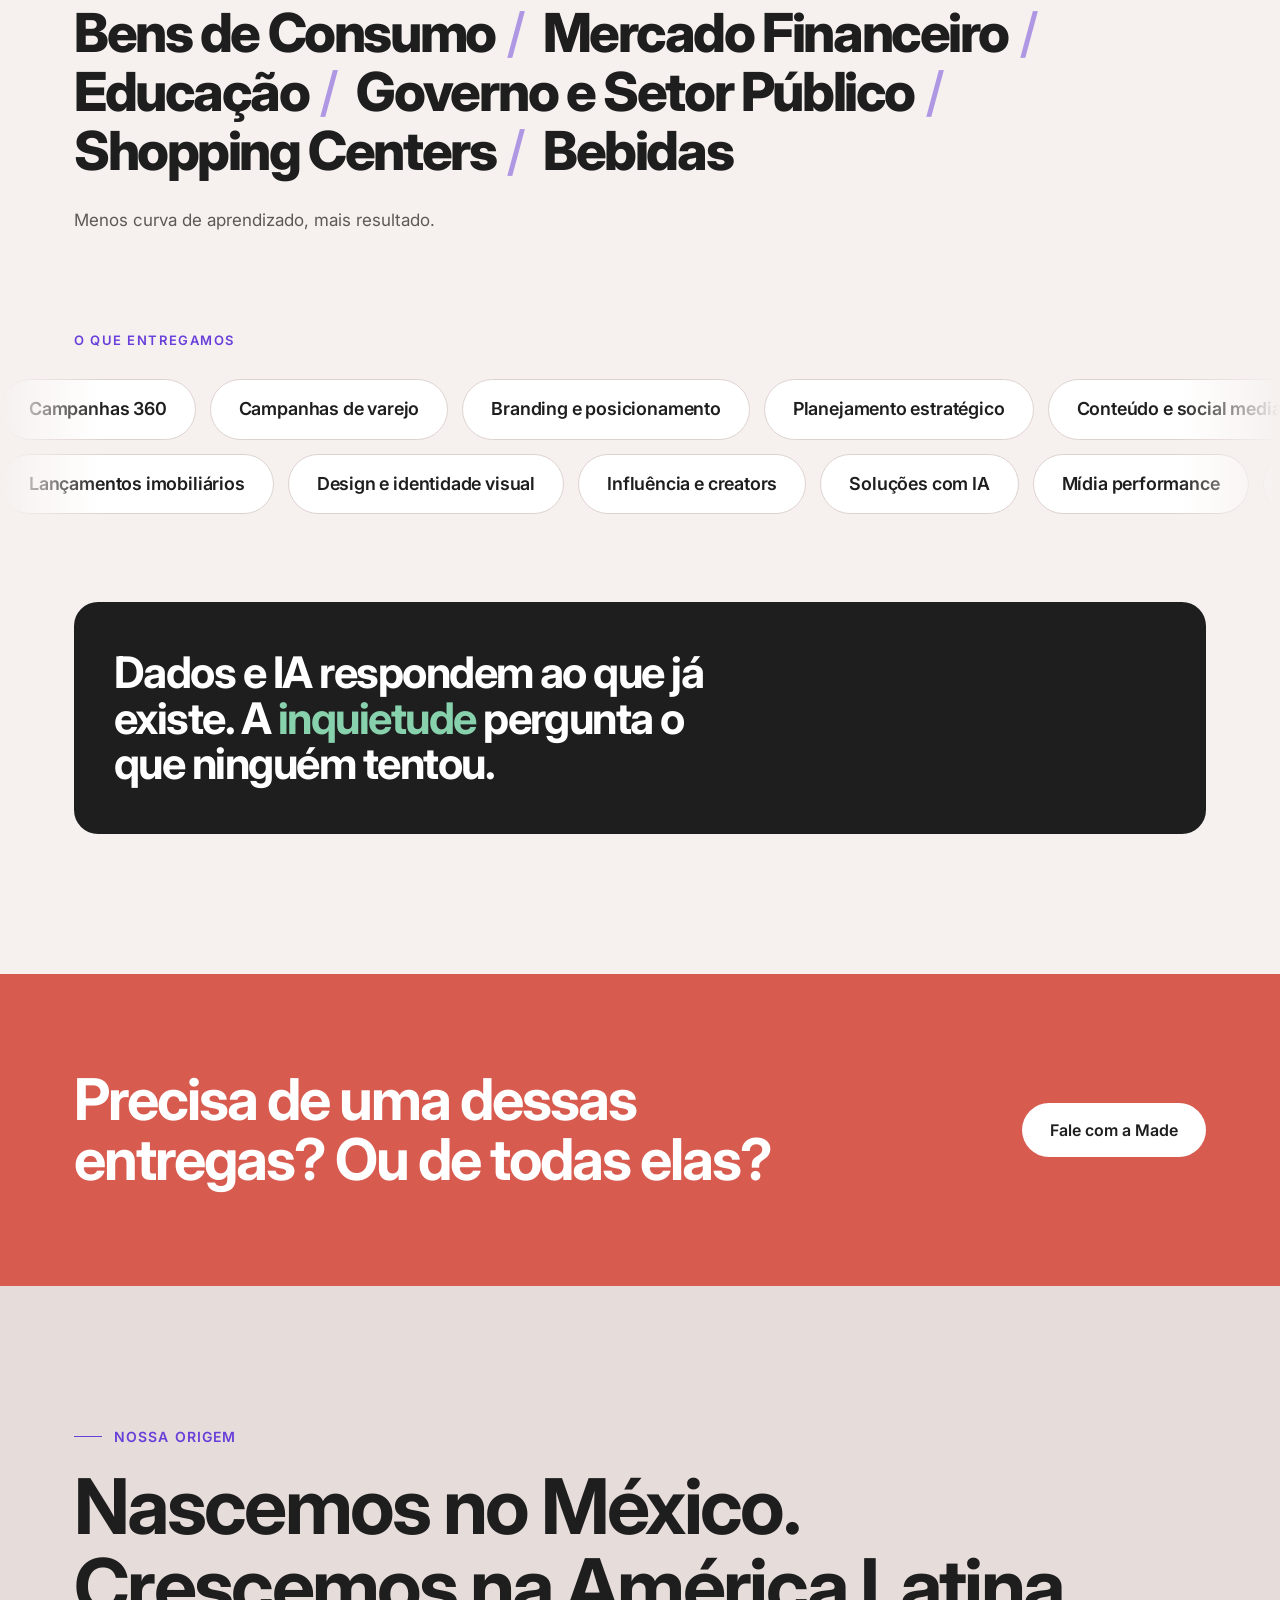
==== commit c2ca9f0d: "feat: add LGPD privacy policy and cookie consent - privacidade.html with data, purposes, processors," ====
--- a/index.html
+++ b/index.html
@@ -19,6 +19,15 @@
 <meta name="theme-color" content="#1e1e1e">
 <link rel="icon" href="favicon.svg" type="image/svg+xml">
 <link rel="apple-touch-icon" href="apple-touch-icon.png">
+<script>
+/* Consent Mode: tudo negado até o visitante aceitar (ver consent.js). Precisa vir antes do GTM. */
+window.dataLayer=window.dataLayer||[];function gtag(){dataLayer.push(arguments)}
+gtag('consent','default',{analytics_storage:'denied',ad_storage:'denied',ad_user_data:'denied',ad_personalization:'denied',wait_for_update:500});
+</script>
+<link rel="stylesheet" href="vendor/cookieconsent/cookieconsent.css">
+<link rel="stylesheet" href="consent.css">
+<script defer src="vendor/cookieconsent/cookieconsent.umd.js"></script>
+<script defer src="consent.js"></script>
 <link rel="preconnect" href="https://fonts.googleapis.com">
 <link rel="preconnect" href="https://fonts.gstatic.com" crossorigin>
 <link href="https://fonts.googleapis.com/css2?family=Inter:wght@300;400;500;600;700;800&display=swap" rel="stylesheet">
@@ -679,7 +688,10 @@
   @media(max-width:640px){.sheet-gal.mosaic{grid-template-columns:1fr}}
   footer{border-top:1px solid var(--line);padding:40px 0;font-size:13px;color:var(--gray)}
   footer .wrap{display:flex;justify-content:space-between;align-items:center;gap:16px 32px;flex-wrap:wrap}
-  footer .net{display:flex;gap:20px}
+  footer .net{display:flex;gap:20px;flex-wrap:wrap}
+  footer mark{background:#fff0a6;color:var(--ink);padding:0 4px;border-radius:3px} /* placeholders B6: remover quando houver CNPJ */
+  footer .f-cookies{background:none;border:0;padding:0;font:inherit;color:inherit;cursor:pointer;text-decoration:underline}
+  footer .net a:hover,footer .f-cookies:hover{color:var(--accent)}
 
   /* REVEAL */
   .rv{opacity:0;transform:translateY(32px);transition:opacity .9s ease,transform .9s cubic-bezier(.2,.8,.2,1)}
@@ -1025,7 +1037,7 @@
         </select>
         <textarea name="msg" placeholder="Conte o desafio" aria-label="Mensagem"></textarea>
         <button class="btn primary" type="submit">Quero conversar</button>
-        <p class="lgpd">Usamos seus dados só para responder a este contato. Saiba mais na <a href="/privacidade.html">política de privacidade</a>.</p>
+        <p class="lgpd">Usamos seus dados só para responder a este contato (o e-mail é enviado pelo Resend). Saiba mais na <a href="/privacidade.html">política de privacidade</a>.</p>
         <div class="sent ok" id="sentOk" role="status"><b>Recebido.</b> Sua mensagem foi enviada. A Made volta a falar com você em breve.</div>
         <div class="sent err" id="sentErr" role="alert"></div>
         <div class="sent" id="sent">
@@ -1073,8 +1085,8 @@
 
 <footer>
   <div class="wrap">
-    <span class="f-group">© 2026 Made Brasil · Parte do Grupo Made</span>
-    <div class="net"><a href="https://www.instagram.com/agenciamade_brasil/" target="_blank" rel="noopener">Instagram</a><a href="https://www.linkedin.com/company/madegroup-brasil/" target="_blank" rel="noopener">LinkedIn</a></div>
+    <span class="f-group">© 2026 Made Brasil · Parte do Grupo Made<span class="f-legal"> · <mark>[RAZÃO SOCIAL]</mark> · CNPJ <mark>[CNPJ]</mark></span></span>
+    <div class="net"><a href="/privacidade.html">Política de privacidade</a><button type="button" class="f-cookies" data-cc="show-preferencesModal">Cookies</button><a href="https://www.instagram.com/agenciamade_brasil/" target="_blank" rel="noopener">Instagram</a><a href="https://www.linkedin.com/company/madegroup-brasil/" target="_blank" rel="noopener">LinkedIn</a></div>
   </div>
 </footer>
 
--- a/vendor/cookieconsent/cookieconsent.css
+++ b/vendor/cookieconsent/cookieconsent.css
@@ -0,0 +1 @@
+#cc-main{background:transparent;color:var(--cc-primary-color);font-family:var(--cc-font-family);font-size:16px;font-weight:400;-webkit-font-smoothing:antialiased;-moz-osx-font-smoothing:grayscale;line-height:1.15;position:relative;text-rendering:optimizeLegibility;-webkit-text-size-adjust:100%;position:fixed;z-index:var(--cc-z-index)}#cc-main :after,#cc-main :before,#cc-main a,#cc-main button,#cc-main div,#cc-main h2,#cc-main input,#cc-main p,#cc-main span{all:unset;box-sizing:border-box}#cc-main .pm__badge,#cc-main button{all:initial;box-sizing:border-box;color:unset;visibility:unset}#cc-main .pm__badge,#cc-main a,#cc-main button,#cc-main input{-webkit-appearance:none;appearance:none;cursor:pointer;font-family:inherit;font-size:100%;line-height:normal;margin:0;outline:revert;outline-offset:2px;overflow:hidden}#cc-main table,#cc-main tbody,#cc-main td,#cc-main th,#cc-main thead,#cc-main tr{all:revert;color:inherit;font-family:inherit;font-size:inherit;font-weight:inherit}:root{--cc-font-family:-apple-system,BlinkMacSystemFont,"Segoe UI",Roboto,Helvetica,Arial,sans-serif,"Apple Color Emoji","Segoe UI Emoji","Segoe UI Symbol";--cc-modal-border-radius:.5rem;--cc-btn-border-radius:.4rem;--cc-modal-transition-duration:.25s;--cc-link-color:var(--cc-btn-primary-bg);--cc-modal-margin:1rem;--cc-z-index:2147483647;--cc-bg:#fff;--cc-primary-color:#2c2f31;--cc-secondary-color:#5e6266;--cc-btn-primary-bg:#30363c;--cc-btn-primary-color:#fff;--cc-btn-primary-border-color:var(--cc-btn-primary-bg);--cc-btn-primary-hover-bg:#000;--cc-btn-primary-hover-color:#fff;--cc-btn-primary-hover-border-color:var(--cc-btn-primary-hover-bg);--cc-btn-secondary-bg:#eaeff2;--cc-btn-secondary-color:var(--cc-primary-color);--cc-btn-secondary-border-color:var(--cc-btn-secondary-bg);--cc-btn-secondary-hover-bg:#d4dae0;--cc-btn-secondary-hover-color:#000;--cc-btn-secondary-hover-border-color:#d4dae0;--cc-separator-border-color:#f0f4f7;--cc-toggle-on-bg:var(--cc-btn-primary-bg);--cc-toggle-off-bg:#667481;--cc-toggle-on-knob-bg:#fff;--cc-toggle-off-knob-bg:var(--cc-toggle-on-knob-bg);--cc-toggle-enabled-icon-color:var(--cc-bg);--cc-toggle-disabled-icon-color:var(--cc-bg);--cc-toggle-readonly-bg:#d5dee2;--cc-toggle-readonly-knob-bg:#fff;--cc-toggle-readonly-knob-icon-color:var(--cc-toggle-readonly-bg);--cc-section-category-border:var(--cc-cookie-category-block-bg);--cc-cookie-category-block-bg:#f0f4f7;--cc-cookie-category-block-border:#f0f4f7;--cc-cookie-category-block-hover-bg:#e9eff4;--cc-cookie-category-block-hover-border:#e9eff4;--cc-cookie-category-expanded-block-bg:transparent;--cc-cookie-category-expanded-block-hover-bg:#dee4e9;--cc-overlay-bg:rgba(0,0,0,.65);--cc-webkit-scrollbar-bg:var(--cc-section-category-border);--cc-webkit-scrollbar-hover-bg:var(--cc-btn-primary-hover-bg);--cc-footer-bg:var(--cc-btn-secondary-bg);--cc-footer-color:var(--cc-secondary-color);--cc-footer-border-color:#e4eaed;--cc-pm-toggle-border-radius:4em}#cc-main.cc--rtl{direction:rtl}#cc-main .cm__title,#cc-main a,#cc-main b,#cc-main em,#cc-main strong{font-weight:600}#cc-main button>span{pointer-events:none}#cc-main .cc__link,#cc-main a{background-image:linear-gradient(currentColor,currentColor);background-position:0 100%;background-repeat:no-repeat;background-size:0 1px;font-weight:600;position:relative;transition:background-size .25s,color .25s ease}#cc-main .cc__link:hover,#cc-main a:hover{background-size:100% 1px;color:var(--cc-primary-color)}#cc-main .cc__link{color:var(--cc-link-color)}#cc-main .cm__desc,#cc-main .pm__body{overscroll-behavior:auto contain;scrollbar-width:thin}@media screen and (min-width:640px){#cc-main ::-webkit-scrollbar,#cc-main ::-webkit-scrollbar-thumb,#cc-main ::-webkit-scrollbar-track{all:revert}#cc-main ::-webkit-scrollbar-thumb{-webkit-background-clip:padding-box;background-clip:padding-box;background:var(--cc-toggle-readonly-bg);border:.25rem solid var(--cc-bg);border-radius:1rem}#cc-main ::-webkit-scrollbar-thumb:hover{background:var(--cc-toggle-off-bg)}#cc-main ::-webkit-scrollbar{background:transparent;width:12px}}html.disable--interaction.show--consent,html.disable--interaction.show--consent body{height:auto!important;overflow:hidden!important}@media (prefers-reduced-motion){#cc-main{--cc-modal-transition-duration:0s}}.cc--darkmode{--cc-bg:#161a1c;--cc-primary-color:#ebf3f6;--cc-secondary-color:#aebbc5;--cc-btn-primary-bg:#c2d0e0;--cc-btn-primary-color:var(--cc-bg);--cc-btn-primary-border-color:var(--cc-btn-primary-bg);--cc-btn-primary-hover-bg:#98a7b6;--cc-btn-primary-hover-color:#000;--cc-btn-primary-hover-border-color:var(--cc-btn-primary-hover-bg);--cc-btn-secondary-bg:#242c31;--cc-btn-secondary-color:var(--cc-primary-color);--cc-btn-secondary-border-color:var(--cc-btn-secondary-bg);--cc-btn-secondary-hover-bg:#353d43;--cc-btn-secondary-hover-color:#fff;--cc-btn-secondary-hover-border-color:var(--cc-btn-secondary-hover-bg);--cc-separator-border-color:#222a30;--cc-toggle-on-bg:var(--cc-btn-primary-bg);--cc-toggle-off-bg:#525f6b;--cc-toggle-on-knob-bg:var(--cc-btn-primary-color);--cc-toggle-off-knob-bg:var(--cc-btn-primary-color);--cc-toggle-enabled-icon-color:var(--cc-btn-primary-color);--cc-toggle-disabled-icon-color:var(--cc-btn-primary-color);--cc-toggle-readonly-bg:#343e45;--cc-toggle-readonly-knob-bg:#5f6b72;--cc-toggle-readonly-knob-icon-color:var(--cc-toggle-readonly-bg);--cc-section-category-border:#1e2428;--cc-cookie-category-block-bg:#1e2428;--cc-cookie-category-block-border:var(--cc-section-category-border);--cc-cookie-category-block-hover-bg:#242c31;--cc-cookie-category-block-hover-border:#232a2f;--cc-cookie-category-expanded-block-bg:transparent;--cc-cookie-category-expanded-block-hover-bg:var(--cc-toggle-readonly-bg);--cc-overlay-bg:rgba(0,0,0,.65);--cc-webkit-scrollbar-bg:var(--cc-section-category-border);--cc-webkit-scrollbar-hover-bg:var(--cc-btn-primary-hover-bg);--cc-footer-bg:#0c0e0f;--cc-footer-color:var(--cc-secondary-color);--cc-footer-border-color:#060809}.cc--darkmode #cc-main{color-scheme:dark}#cc-main .cm{background:var(--cc-bg);border-radius:var(--cc-modal-border-radius);box-shadow:0 .625em 1.875em rgba(0,0,2,.3);display:flex;flex-direction:column;max-width:24rem;opacity:0;overflow:hidden;position:fixed;transform:translateY(1.6em);visibility:hidden;z-index:1}#cc-main .cm--top{top:var(--cc-modal-margin)}#cc-main .cm--middle{top:50%;transform:translateY(calc(-50% + 1.6em))}#cc-main .cm--bottom{bottom:var(--cc-modal-margin)}#cc-main .cm--center{left:var(--cc-modal-margin);margin:0 auto;right:var(--cc-modal-margin);width:unset}#cc-main .cm--left{left:var(--cc-modal-margin);margin-right:var(--cc-modal-margin)}#cc-main .cm--right{margin-left:var(--cc-modal-margin);right:var(--cc-modal-margin)}#cc-main .cm__body{display:flex;flex-direction:column;justify-content:space-between;position:relative}#cc-main .cm__btns,#cc-main .cm__links{padding:1rem 1.3rem;width:unset}#cc-main .cm__texts{display:flex;flex:1;flex-direction:column;justify-content:center;padding:1rem 0 0}#cc-main .cm__desc,#cc-main .cm__title{padding:0 1.3rem}#cc-main .cm__title{font-size:1.05em}#cc-main .cm__title+.cm__desc{margin-top:1.1em}#cc-main .cm__desc{color:var(--cc-secondary-color);font-size:.9em;line-height:1.5;max-height:40vh;overflow-x:visible;overflow-y:auto;padding-bottom:1em}#cc-main .cm__btns{border-top:1px solid var(--cc-separator-border-color);display:flex;flex-direction:column;justify-content:center}#cc-main .cm__btn-group{display:grid;grid-auto-columns:minmax(0,1fr)}#cc-main .cm__btn+.cm__btn,#cc-main .cm__btn-group+.cm__btn-group{margin-top:.375rem}#cc-main .cm--flip .cm__btn+.cm__btn,#cc-main .cm--flip .cm__btn-group+.cm__btn-group{margin-bottom:.375rem;margin-top:0}#cc-main .cm--inline .cm__btn+.cm__btn{margin-left:.375rem;margin-top:0}#cc-main .cm--inline.cm--flip .cm__btn+.cm__btn{margin-bottom:0;margin-left:0;margin-right:.375rem}#cc-main .cm--inline.cm--flip .cm__btn-group+.cm__btn-group{margin-bottom:.375rem;margin-right:0}#cc-main .cm--wide .cm__btn+.cm__btn,#cc-main .cm--wide .cm__btn-group+.cm__btn-group{margin-left:.375rem;margin-top:0}#cc-main .cm--wide.cm--flip .cm__btn+.cm__btn,#cc-main .cm--wide.cm--flip .cm__btn-group+.cm__btn-group{margin-bottom:0;margin-right:.375rem}#cc-main .cm--bar:not(.cm--inline) .cm__btn-group--uneven,#cc-main .cm--wide .cm__btn-group--uneven{display:flex;flex:1;justify-content:space-between}#cc-main .cm--bar:not(.cm--inline).cm--flip .cm__btn-group--uneven,#cc-main .cm--wide.cm--flip .cm__btn-group--uneven{flex-direction:row-reverse}#cc-main .cm__btn{background:var(--cc-btn-primary-bg);border:1px solid var(--cc-btn-primary-border-color);border-radius:var(--cc-btn-border-radius);color:var(--cc-btn-primary-color);font-size:.82em;font-weight:600;min-height:42px;padding:.5em 1em;text-align:center}#cc-main .cm__btn:hover{background:var(--cc-btn-primary-hover-bg);border-color:var(--cc-btn-primary-hover-border-color);color:var(--cc-btn-primary-hover-color)}#cc-main .cm__btn--secondary{background:var(--cc-btn-secondary-bg);border-color:var(--cc-btn-secondary-border-color);color:var(--cc-btn-secondary-color)}#cc-main .cm__btn--secondary:hover{background:var(--cc-btn-secondary-hover-bg);border-color:var(--cc-btn-secondary-hover-border-color);color:var(--cc-btn-secondary-hover-color)}#cc-main .cm__btn--close{border-radius:0;border-bottom-left-radius:var(--cc-btn-border-radius);border-right:none;border-top:none;display:none;font-size:1em;height:42px;min-width:auto!important;overflow:hidden;padding:0!important;position:absolute;right:0;top:0;width:42px}#cc-main .cm__btn--close svg{stroke:var(--cc-btn-primary-color);transform:scale(.5);transition:stroke .15s ease}#cc-main .cm__btn--close:hover svg{stroke:var(--cc-btn-primary-hover-color)}#cc-main .cm__btn--close.cm__btn--secondary svg{stroke:var(--cc-btn-secondary-color)}#cc-main .cm__btn--close.cm__btn--secondary:hover svg{stroke:var(--cc-btn-secondary-hover-color)}#cc-main .cm__btn--close+.cm__texts .cm__title{padding-right:3rem}#cc-main .cm--inline .cm__btn-group{grid-auto-flow:column}#cc-main .cm__footer{background:var(--cc-footer-bg);border-top:1px solid var(--cc-footer-border-color);color:var(--cc-footer-color);padding:.4em 0 .5em}#cc-main .cm__links{display:flex;flex-direction:row;padding-bottom:0;padding-top:0}#cc-main .cm__link-group{display:flex;flex-direction:row;font-size:.8em;width:100%}#cc-main .cm__link-group>*+*{margin-left:1.3rem}#cc-main .cm--flip .cm__btn:last-child{grid-row:1}#cc-main .cm--inline.cm--flip .cm__btn:last-child{grid-column:1}#cc-main .cm--box .cm__btn--close{display:block}#cc-main .cm--box.cm--flip .cm__btns{flex-direction:column-reverse}#cc-main .cm--box.cm--wide{max-width:36em}#cc-main .cm--box.cm--wide .cm__btns{flex-direction:row;justify-content:space-between}#cc-main .cm--box.cm--wide .cm__btn-group{grid-auto-flow:column}#cc-main .cm--box.cm--wide .cm__btn{min-width:120px;padding-left:1.8em;padding-right:1.8em}#cc-main .cm--box.cm--wide.cm--flip .cm__btns{flex-direction:row-reverse}#cc-main .cm--box.cm--wide.cm--flip .cm__btn:last-child{grid-column:1}#cc-main .cm--cloud{max-width:54em;width:unset}#cc-main .cm--cloud .cm__body{flex-direction:row}#cc-main .cm--cloud .cm__texts{flex:1}#cc-main .cm--cloud .cm__desc{max-height:9.4em}#cc-main .cm--cloud .cm__btns{border-left:1px solid var(--cc-separator-border-color);border-top:none;max-width:23em}#cc-main .cm--cloud .cm__btn-group{flex-direction:column}#cc-main .cm--cloud .cm__btn{min-width:19em}#cc-main .cm--cloud.cm--flip .cm__btn-group,#cc-main .cm--cloud.cm--flip .cm__btns{flex-direction:column-reverse}#cc-main .cm--cloud.cm--inline .cm__btn-group{flex-direction:row}#cc-main .cm--cloud.cm--inline .cm__btn{min-width:10em}#cc-main .cm--cloud.cm--inline.cm--flip .cm__btn-group{flex-direction:row-reverse}#cc-main .cm--bar{border-radius:0;left:0;margin:0;max-width:unset;opacity:1;right:0;transform:translateY(0);width:100vw;--cc-modal-transition-duration:.35s}#cc-main .cm--bar.cm--top{top:0;transform:translateY(-100%)}#cc-main .cm--bar.cm--bottom{bottom:0;transform:translateY(100%)}#cc-main .cm--bar .cm__body,#cc-main .cm--bar .cm__links{margin:0 auto;max-width:55em;width:100%}#cc-main .cm--bar .cm__body{padding:.5em 0 .9em}#cc-main .cm--bar .cm__btns{border-top:none;flex-direction:row;justify-content:space-between}#cc-main .cm--bar .cm__btn-group{grid-auto-flow:column}#cc-main .cm--bar:not(.cm--inline) .cm__btn+.cm__btn,#cc-main .cm--bar:not(.cm--inline) .cm__btn-group+.cm__btn-group{margin-left:.375rem;margin-top:0}#cc-main .cm--bar .cm__btn{min-width:120px;padding-left:2em;padding-right:2em}#cc-main .cm--bar.cm--flip:not(.cm--inline) .cm__btn+.cm__btn,#cc-main .cm--bar.cm--flip:not(.cm--inline) .cm__btn-group+.cm__btn-group{margin-bottom:0;margin-left:0;margin-right:.375rem}#cc-main .cm--bar.cm--flip .cm__btns{flex-direction:row-reverse}#cc-main .cm--bar.cm--flip .cm__btn:last-child{grid-column:1}#cc-main .cm--bar.cm--inline .cm__body,#cc-main .cm--bar.cm--inline .cm__links{max-width:74em}#cc-main .cm--bar.cm--inline .cm__body{flex-direction:row;padding:0}#cc-main .cm--bar.cm--inline .cm__btns{flex-direction:column;justify-content:center;max-width:23em}#cc-main .cm--bar.cm--inline.cm--flip .cm__btns{flex-direction:column-reverse}#cc-main .cc--anim .cm,#cc-main .cc--anim.cm-wrapper:before{transition:opacity var(--cc-modal-transition-duration) ease,visibility var(--cc-modal-transition-duration) ease,transform var(--cc-modal-transition-duration) ease}#cc-main .cc--anim .cm__btn,#cc-main .cc--anim .cm__close{transition:background-color .15s ease,border-color .15s ease,color .15s ease}.disable--interaction #cc-main .cm-wrapper:before{background:var(--cc-overlay-bg);bottom:0;content:"";left:0;opacity:0;position:fixed;right:0;top:0;visibility:hidden;z-index:0}.show--consent #cc-main .cc--anim .cm{opacity:1;transform:translateY(0);visibility:visible!important}.show--consent #cc-main .cc--anim .cm--middle{transform:translateY(-50%)}.show--consent #cc-main .cc--anim .cm--bar{transform:translateY(0)}.show--consent #cc-main .cc--anim.cm-wrapper:before{opacity:1;visibility:visible}#cc-main.cc--rtl .cm__btn--close{border-bottom-left-radius:unset;border-bottom-right-radius:var(--cc-btn-border-radius);left:0;right:unset}#cc-main.cc--rtl .cm__btn--close+.cm__texts .cm__title{padding-left:3rem!important;padding-right:1.3rem}#cc-main.cc--rtl .cm--inline .cm__btn+.cm__btn{margin-left:0;margin-right:.375rem}#cc-main.cc--rtl .cm--inline.cm--flip .cm__btn+.cm__btn{margin-left:.375rem;margin-right:0}#cc-main.cc--rtl .cm:not(.cm--inline).cm--bar .cm__btn+.cm__btn,#cc-main.cc--rtl .cm:not(.cm--inline).cm--bar .cm__btn-group+.cm__btn-group,#cc-main.cc--rtl .cm:not(.cm--inline).cm--wide .cm__btn+.cm__btn,#cc-main.cc--rtl .cm:not(.cm--inline).cm--wide .cm__btn-group+.cm__btn-group{margin-left:0;margin-right:.375rem}#cc-main.cc--rtl .cm:not(.cm--inline).cm--bar.cm--flip .cm__btn+.cm__btn,#cc-main.cc--rtl .cm:not(.cm--inline).cm--wide.cm--flip .cm__btn+.cm__btn{margin-left:.375rem;margin-right:0}#cc-main.cc--rtl .cm__link-group>*+*{margin-left:0;margin-right:1.3rem}@media screen and (max-width:640px){#cc-main{--cc-modal-margin:.5em}#cc-main .cm{max-width:none!important;width:auto!important}#cc-main .cm__body{flex-direction:column!important;padding:0!important}#cc-main .cm__btns,#cc-main .cm__desc,#cc-main .cm__links,#cc-main .cm__title{padding-left:1.1rem!important;padding-right:1.1rem!important}#cc-main .cm__btns{border-left:none!important;border-top:1px solid var(--cc-separator-border-color)!important;flex-direction:column!important;max-width:none!important;min-width:auto!important}#cc-main .cm__btn+.cm__btn,#cc-main .cm__btn-group+.cm__btn-group{margin:.375rem 0 0!important}#cc-main .cm--flip .cm__btn+.cm__btn,#cc-main .cm--flip .cm__btn-group+.cm__btn-group{margin-bottom:.375rem!important;margin-top:0!important}#cc-main .cm__btn-group{display:flex!important;flex-direction:column!important;min-width:auto!important}#cc-main .cm__btn{flex:auto!important}#cc-main .cm__link-group{justify-content:center!important}#cc-main .cm--flip .cm__btn-group,#cc-main .cm--flip .cm__btns{flex-direction:column-reverse!important}}#cc-main .pm-wrapper{position:relative;z-index:2}#cc-main .pm{background:var(--cc-bg);border-radius:var(--cc-modal-border-radius);box-shadow:0 .625em 1.875em rgba(0,0,2,.3);display:flex;flex-direction:column;opacity:0;overflow:hidden;position:fixed;visibility:hidden;width:100%;width:unset;z-index:1}#cc-main svg{fill:none;width:100%}#cc-main .pm__body,#cc-main .pm__footer,#cc-main .pm__header{padding:1em 1.4em}#cc-main .pm__header{align-items:center;border-bottom:1px solid var(--cc-separator-border-color);display:flex;justify-content:space-between}#cc-main .pm__title{align-items:center;display:flex;flex:1;font-weight:600;margin-right:2em}#cc-main .pm__close-btn{background:var(--cc-btn-secondary-bg);border:1px solid var(--cc-btn-secondary-border-color);border-radius:var(--cc-btn-border-radius);height:40px;position:relative;transition:all .15s ease;width:40px}#cc-main .pm__close-btn span{display:flex;height:100%;width:100%}#cc-main .pm__close-btn svg{stroke:var(--cc-btn-secondary-color);transform:scale(.5);transition:stroke .15s ease}#cc-main .pm__close-btn:hover{background:var(--cc-btn-secondary-hover-bg);border-color:var(--cc-btn-secondary-hover-border-color)}#cc-main .pm__close-btn:hover svg{stroke:var(--cc-btn-secondary-hover-color)}#cc-main .pm__body{flex:1;overflow-y:auto;overflow-y:overlay}#cc-main .pm__section,#cc-main .pm__section--toggle{border-radius:var(--cc-btn-border-radius);display:flex;flex-direction:column;margin-bottom:.5em}#cc-main .pm__section--toggle .pm__section-desc-wrapper{border:1px solid var(--cc-cookie-category-block-border);border-radius:var(--cc-btn-border-radius);border-top:none;border-top-left-radius:0;border-top-right-radius:0;display:none;margin-top:0!important;overflow:hidden}#cc-main .pm__section{border:1px solid var(--cc-separator-border-color);padding:1em;transition:background-color .25s ease,border-color .25s ease}#cc-main .pm__section:first-child{border:none;margin-bottom:2em;margin-top:0;padding:0;transition:none}#cc-main .pm__section:not(:first-child):hover{background:var(--cc-cookie-category-block-bg);border-color:var(--cc-cookie-category-block-border)}#cc-main .pm__section-toggles+.pm__section{margin-top:2em}#cc-main .pm__section--toggle{background:var(--cc-cookie-category-block-bg);border-top:none;margin-bottom:.375rem}#cc-main .pm__section--toggle .pm__section-title{align-items:center;background:var(--cc-cookie-category-block-bg);border:1px solid var(--cc-cookie-category-block-border);display:flex;justify-content:space-between;min-height:58px;padding:1.1em 5.4em 1.1em 1.2em;position:relative;transition:background-color .25s ease,border-color .25s ease;width:100%}#cc-main .pm__section--toggle .pm__section-title:hover{background:var(--cc-cookie-category-block-hover-bg);border-color:var(--cc-cookie-category-block-hover-border)}#cc-main .pm__section--toggle .pm__section-desc{margin-top:0;padding:1em}#cc-main .pm__section--toggle.is-expanded{--cc-cookie-category-block-bg:var(--cc-cookie-category-expanded-block-bg);--cc-cookie-category-block-border:var(--cc-cookie-category-expanded-block-hover-bg)}#cc-main .pm__section--toggle.is-expanded .pm__section-title{border-bottom-left-radius:0;border-bottom-right-radius:0}#cc-main .pm__section--toggle.is-expanded .pm__section-arrow svg{transform:scale(.5) rotate(180deg)}#cc-main .pm__section--toggle.is-expanded .pm__section-desc-wrapper{display:flex}#cc-main .pm__section--expandable .pm__section-title{cursor:pointer;padding-left:3.4em}#cc-main .pm__section--expandable .pm__section-arrow{background:var(--cc-toggle-readonly-bg);border-radius:100%;display:flex;height:20px;justify-content:center;left:18px;pointer-events:none;position:absolute;width:20px}#cc-main .pm__section--expandable .pm__section-arrow svg{stroke:var(--cc-btn-secondary-color);transform:scale(.5)}#cc-main .pm__section-title-wrapper{align-items:center;display:flex;position:relative}#cc-main .pm__section-title-wrapper+.pm__section-desc-wrapper{margin-top:.85em}#cc-main .pm__section-title{border-radius:var(--cc-btn-border-radius);font-size:.95em;font-weight:600}#cc-main .pm__badge{align-items:center;background:var(--cc-btn-secondary-bg);border-radius:5em;color:var(--cc-secondary-color);display:flex;flex:none;font-size:.8em;font-weight:600;height:23px;justify-content:center;margin-left:1em;min-width:23px;overflow:hidden;padding:0 .6em 1px;position:relative;text-align:center;white-space:nowrap;width:auto}#cc-main .pm__service-counter{background:var(--cc-btn-primary-bg);color:var(--cc-btn-primary-color);padding:0;width:23px}#cc-main .pm__service-counter[data-counterlabel]{padding:0 .6em 1px;width:auto}#cc-main .section__toggle,#cc-main .section__toggle-wrapper,#cc-main .toggle__icon,#cc-main .toggle__label{border-radius:var(--cc-pm-toggle-border-radius);height:23px;transform:translateZ(0);width:50px}#cc-main .section__toggle-wrapper{cursor:pointer;position:absolute;right:18px;z-index:1}#cc-main .toggle-service{height:19px;position:relative;right:0;width:42px}#cc-main .toggle-service .section__toggle,#cc-main .toggle-service .toggle__icon,#cc-main .toggle-service .toggle__label{height:19px;width:42px}#cc-main .toggle-service .toggle__icon{position:relative}#cc-main .toggle-service .toggle__icon-circle{height:19px;width:19px}#cc-main .toggle-service .section__toggle:checked~.toggle__icon .toggle__icon-circle{transform:translateX(23px)}#cc-main .pm__section--toggle:nth-child(2) .section__toggle-wrapper:after{display:none!important}#cc-main .section__toggle{border:0;cursor:pointer;display:block;left:0;margin:0;position:absolute;top:0}#cc-main .section__toggle:disabled{cursor:not-allowed}#cc-main .toggle__icon{background:var(--cc-toggle-off-bg);box-shadow:0 0 0 1px var(--cc-toggle-off-bg);display:flex;flex-direction:row;pointer-events:none;position:absolute;transition:all .25s ease}#cc-main .toggle__icon-circle{background:var(--cc-toggle-off-knob-bg);border:none;border-radius:var(--cc-pm-toggle-border-radius);box-shadow:0 1px 2px rgba(24,32,3,.36);display:block;height:23px;left:0;position:absolute;top:0;transition:transform .25s ease,background-color .25s ease;width:23px}#cc-main .toggle__icon-off,#cc-main .toggle__icon-on{height:100%;position:absolute;transition:opacity .15s ease;width:100%}#cc-main .toggle__icon-on{opacity:0;transform:rotate(45deg)}#cc-main .toggle__icon-on svg{stroke:var(--cc-toggle-on-bg);transform:scale(.55) rotate(-45deg)}#cc-main .toggle__icon-off{opacity:1}#cc-main .toggle__icon-off svg{stroke:var(--cc-toggle-off-bg);transform:scale(.55)}#cc-main .section__toggle:checked~.toggle__icon{background:var(--cc-toggle-on-bg);box-shadow:0 0 0 1px var(--cc-toggle-on-bg)}#cc-main .section__toggle:checked~.toggle__icon .toggle__icon-circle{background-color:var(--cc-toggle-on-knob-bg);transform:translateX(27px)}#cc-main .section__toggle:checked~.toggle__icon .toggle__icon-on{opacity:1}#cc-main .section__toggle:checked~.toggle__icon .toggle__icon-off{opacity:0}#cc-main .section__toggle:checked:disabled~.toggle__icon{background:var(--cc-toggle-readonly-bg);box-shadow:0 0 0 1px var(--cc-toggle-readonly-bg)}#cc-main .section__toggle:checked:disabled~.toggle__icon .toggle__icon-circle{background:var(--cc-toggle-readonly-knob-bg);box-shadow:none}#cc-main .section__toggle:checked:disabled~.toggle__icon svg{stroke:var(--cc-toggle-readonly-knob-icon-color)}#cc-main .toggle__label{opacity:0;overflow:hidden;pointer-events:none;position:absolute;top:0;z-index:-1}#cc-main .pm__section-desc-wrapper{color:var(--cc-secondary-color);display:flex;flex-direction:column;font-size:.9em}#cc-main .pm__section-desc-wrapper>:not(:last-child){border-bottom:1px solid var(--cc-cookie-category-block-border)}#cc-main .pm__section-services{display:flex;flex-direction:column}#cc-main .pm__service{align-items:center;display:flex;justify-content:space-between;padding:.4em 1.2em;position:relative;transition:background-color .15s ease}#cc-main .pm__service:hover{background-color:var(--cc-cookie-category-block-hover-bg)}#cc-main .pm__service-header{align-items:center;display:flex;margin-right:1em;width:100%}#cc-main .pm__service-icon{border:2px solid;border-radius:100%;height:8px;margin-left:6px;margin-right:20px;margin-top:1px;min-width:8px}#cc-main .pm__service-title{font-size:.95em;width:100%;word-break:break-word}#cc-main .pm__section-desc{line-height:1.5em}#cc-main .pm__section-table{border-collapse:collapse;font-size:.9em;margin:0;overflow:hidden;padding:0;text-align:left;width:100%}#cc-main .pm__table-caption{text-align:left}#cc-main .pm__table-caption,#cc-main .pm__table-head>tr{border-bottom:1px dashed var(--cc-separator-border-color);color:var(--cc-primary-color);font-weight:600}#cc-main .pm__table-tr{transition:background-color .15s ease}#cc-main .pm__table-tr:hover{background:var(--cc-cookie-category-block-hover-bg)}#cc-main .pm__table-caption,#cc-main .pm__table-td,#cc-main .pm__table-th{padding:.625em .625em .625em 1.2em;vertical-align:top}#cc-main .pm__footer{border-top:1px solid var(--cc-separator-border-color);display:flex;justify-content:space-between}#cc-main .pm__btn-group{display:flex}#cc-main .pm__btn+.pm__btn,#cc-main .pm__btn-group+.pm__btn-group{margin-left:.375rem}#cc-main .pm--flip .pm__btn+.pm__btn,#cc-main .pm--flip .pm__btn-group+.pm__btn-group{margin-left:0;margin-right:.375rem}#cc-main .pm__btn{background:var(--cc-btn-primary-bg);border:1px solid var(--cc-btn-primary-border-color);border-radius:var(--cc-btn-border-radius);color:var(--cc-btn-primary-color);flex:auto;font-size:.82em;font-weight:600;min-height:42px;min-width:110px;padding:.5em 1.5em;text-align:center;transition:background-color .15s ease,border-color .15s ease,color .15s ease}#cc-main .pm__btn:hover{background:var(--cc-btn-primary-hover-bg);border-color:var(--cc-btn-primary-hover-border-color);color:var(--cc-btn-primary-hover-color)}#cc-main .pm__btn--secondary{background:var(--cc-btn-secondary-bg);border-color:var(--cc-btn-secondary-border-color);color:var(--cc-btn-secondary-color)}#cc-main .pm__btn--secondary:hover{background:var(--cc-btn-secondary-hover-bg);border-color:var(--cc-btn-secondary-hover-border-color);color:var(--cc-btn-secondary-hover-color)}#cc-main .pm--box{height:calc(100% - 2em);left:var(--cc-modal-margin);margin:0 auto;max-height:37.5em;max-width:43em;right:var(--cc-modal-margin);top:50%;transform:translateY(calc(-50% + 1.6em))}#cc-main .pm--box.pm--flip .pm__btn-group,#cc-main .pm--box.pm--flip .pm__footer{flex-direction:row-reverse}#cc-main .pm--bar{border-radius:0;bottom:0;height:100%;margin:0;max-height:none;max-width:29em;opacity:1;top:0;width:100%;--cc-modal-transition-duration:.35s}#cc-main .pm--bar .pm__section-table,#cc-main .pm--bar .pm__table-body,#cc-main .pm--bar .pm__table-td,#cc-main .pm--bar .pm__table-th,#cc-main .pm--bar .pm__table-tr{display:block}#cc-main .pm--bar .pm__table-head{display:none}#cc-main .pm--bar .pm__table-caption{display:block}#cc-main .pm--bar .pm__table-tr:not(:last-child){border-bottom:1px solid var(--cc-separator-border-color)}#cc-main .pm--bar .pm__table-td{display:flex;justify-content:space-between}#cc-main .pm--bar .pm__table-td:before{color:var(--cc-primary-color);content:attr(data-column);flex:1;font-weight:600;min-width:100px;overflow:hidden;padding-right:2em;text-overflow:ellipsis}#cc-main .pm--bar .pm__table-td>div{flex:3}#cc-main .pm--bar:not(.pm--wide) .pm__body,#cc-main .pm--bar:not(.pm--wide) .pm__footer,#cc-main .pm--bar:not(.pm--wide) .pm__header{padding:1em 1.3em}#cc-main .pm--bar:not(.pm--wide) .pm__btn-group,#cc-main .pm--bar:not(.pm--wide) .pm__footer{flex-direction:column}#cc-main .pm--bar:not(.pm--wide) .pm__btn+.pm__btn,#cc-main .pm--bar:not(.pm--wide) .pm__btn-group+.pm__btn-group{margin:.375rem 0 0}#cc-main .pm--bar:not(.pm--wide).pm--flip .pm__btn-group,#cc-main .pm--bar:not(.pm--wide).pm--flip .pm__footer{flex-direction:column-reverse}#cc-main .pm--bar:not(.pm--wide).pm--flip .pm__btn+.pm__btn,#cc-main .pm--bar:not(.pm--wide).pm--flip .pm__btn-group+.pm__btn-group{margin-bottom:.375rem;margin-top:0}#cc-main .pm--bar:not(.pm--wide) .pm__badge{display:none}#cc-main .pm--bar.pm--left{left:0;transform:translateX(-100%)}#cc-main .pm--bar.pm--right{right:0;transform:translateX(100%)}#cc-main .pm--bar.pm--wide{max-width:35em}#cc-main .pm--bar.pm--wide .pm__body,#cc-main .pm--bar.pm--wide .pm__footer,#cc-main .pm--bar.pm--wide .pm__header{padding:1em 1.4em}#cc-main .pm--bar.pm--wide.pm--flip .pm__btn-group,#cc-main .pm--bar.pm--wide.pm--flip .pm__footer{flex-direction:row-reverse}#cc-main .pm-overlay{background:var(--cc-overlay-bg);bottom:0;content:"";left:0;opacity:0;position:fixed;right:0;top:0;visibility:hidden;z-index:1}#cc-main .cc--anim .pm,#cc-main .cc--anim .pm-overlay{transition:opacity var(--cc-modal-transition-duration) ease,visibility var(--cc-modal-transition-duration) ease,transform var(--cc-modal-transition-duration) ease}.show--preferences #cc-main .cc--anim .pm{opacity:1;visibility:visible!important}.show--preferences #cc-main .cc--anim .pm--box{transform:translateY(-50%)}.show--preferences #cc-main .cc--anim .pm--bar{transform:translateX(0)}.show--preferences #cc-main .cc--anim .pm-overlay{opacity:1;visibility:visible}#cc-main.cc--rtl .pm__service-header{margin-left:1em;margin-right:0}#cc-main.cc--rtl .pm__section-arrow{left:unset;right:18px}#cc-main.cc--rtl .section__toggle-wrapper{left:18px;right:unset;transform-origin:left}#cc-main.cc--rtl .toggle-service{left:0}#cc-main.cc--rtl .pm__service-icon{margin-left:20px;margin-right:5px}#cc-main.cc--rtl .pm__section--toggle .pm__section-title{padding-left:5.4em;padding-right:1.2em}#cc-main.cc--rtl .pm__section--expandable .pm__section-title{padding-right:3.4em}#cc-main.cc--rtl .pm__badge{margin-left:unset;margin-right:1em}#cc-main.cc--rtl .toggle__icon-circle{transform:translateX(27px)}#cc-main.cc--rtl .toggle-service .toggle__icon-circle{transform:translateX(23px)}#cc-main.cc--rtl .section__toggle:checked~.toggle__icon .toggle__icon-circle{transform:translateX(0)}#cc-main.cc--rtl .pm__table-td,#cc-main.cc--rtl .pm__table-th{padding-left:unset;padding-right:1.2em;text-align:right}#cc-main.cc--rtl .pm__table-td{padding-left:unset;padding-right:1.2em}#cc-main.cc--rtl .pm__table-td:before{padding-left:2em;padding-right:unset}#cc-main.cc--rtl .pm__btn+.pm__btn,#cc-main.cc--rtl .pm__btn-group+.pm__btn-group{margin-left:0;margin-right:.375rem}#cc-main.cc--rtl .pm--flip .pm__btn+.pm__btn,#cc-main.cc--rtl .pm--flip .pm__btn-group+.pm__btn-group{margin-left:.375rem;margin-right:0}#cc-main.cc--rtl .pm--flip.pm--bar:not(.pm--wide) .pm__btn+.pm__btn,#cc-main.cc--rtl .pm--flip.pm--bar:not(.pm--wide) .pm__btn-group+.pm__btn-group{margin-left:0}@media screen and (max-width:640px){#cc-main .pm{border-radius:0;bottom:0;height:auto;left:0;max-height:100%;max-width:none!important;right:0;top:0;transform:translateY(1.6em)}#cc-main .pm__body,#cc-main .pm__footer,#cc-main .pm__header{padding:.9em!important}#cc-main .pm__badge{display:none}#cc-main .pm__section-table,#cc-main .pm__table-body,#cc-main .pm__table-caption,#cc-main .pm__table-td,#cc-main .pm__table-th,#cc-main .pm__table-tr{display:block}#cc-main .pm__table-head{display:none}#cc-main .pm__table-tr:not(:last-child){border-bottom:1px solid var(--cc-separator-border-color)}#cc-main .pm__table-td{display:flex;justify-content:space-between}#cc-main .pm__table-td:before{color:var(--cc-primary-color);content:attr(data-column);flex:1;font-weight:600;min-width:100px;overflow:hidden;padding-right:2em;text-overflow:ellipsis}#cc-main .pm__table-td>div{flex:3}#cc-main .pm__btn-group,#cc-main .pm__footer{flex-direction:column!important}#cc-main .pm__btn-group{display:flex!important}#cc-main .pm__btn+.pm__btn,#cc-main .pm__btn-group+.pm__btn-group{margin:.375rem 0 0!important}#cc-main .pm--flip .pm__btn+.pm__btn,#cc-main .pm--flip .pm__btn-group+.pm__btn-group{margin-bottom:.375rem!important;margin-top:0!important}#cc-main .pm--flip .pm__btn-group,#cc-main .pm--flip .pm__footer{flex-direction:column-reverse!important}.show--preferences #cc-main .cc--anim .pm{transform:translateY(0)!important}}
--- a/consent.css
+++ b/consent.css
@@ -0,0 +1,31 @@
+/* Tema do banner de cookies, nas cores da Made. */
+#cc-main{
+  --cc-font-family:Inter,-apple-system,BlinkMacSystemFont,"Helvetica Neue",sans-serif;
+  --cc-bg:#f6f1ef;
+  --cc-primary-color:#1e1e1e;
+  --cc-secondary-color:#5f5856;
+  --cc-btn-primary-bg:#1e1e1e;
+  --cc-btn-primary-color:#fff;
+  --cc-btn-primary-border-color:#1e1e1e;
+  --cc-btn-primary-hover-bg:#693fd9;
+  --cc-btn-primary-hover-color:#fff;
+  --cc-btn-primary-hover-border-color:#693fd9;
+  /* "Recusar" com o mesmo peso visual de "Aceitar" */
+  --cc-btn-secondary-bg:#1e1e1e;
+  --cc-btn-secondary-color:#fff;
+  --cc-btn-secondary-border-color:#1e1e1e;
+  --cc-btn-secondary-hover-bg:#693fd9;
+  --cc-btn-secondary-hover-color:#fff;
+  --cc-btn-secondary-hover-border-color:#693fd9;
+  --cc-separator-border-color:#ddd2cf;
+  --cc-toggle-on-bg:#693fd9;
+  --cc-toggle-off-bg:#8a8280;
+  --cc-cookie-category-block-bg:#fff;
+  --cc-cookie-category-block-border:#ddd2cf;
+  --cc-link-color:#693fd9;
+  --cc-modal-border-radius:16px;
+  --cc-btn-border-radius:980px;
+  --cc-z-index:400;
+}
+#cc-main .cm--box{max-width:380px}
+#cc-main a{text-decoration:underline}
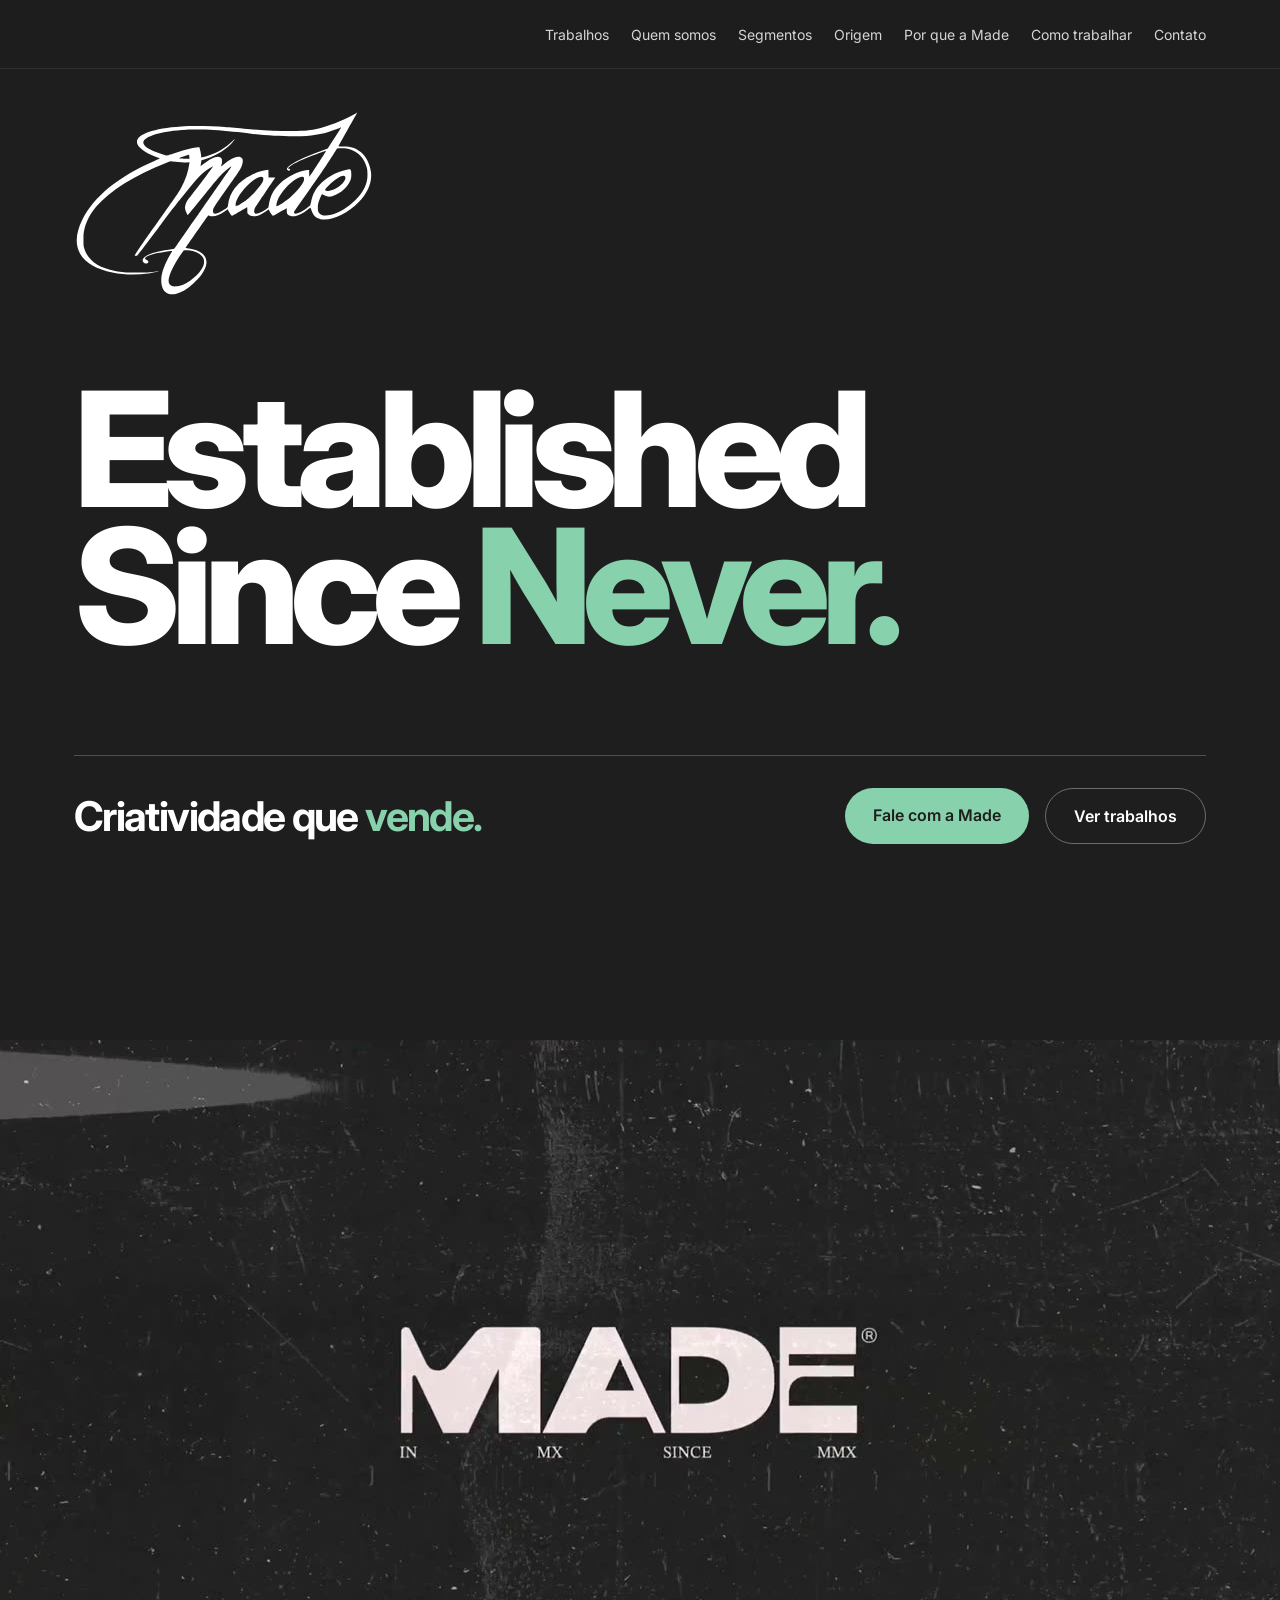
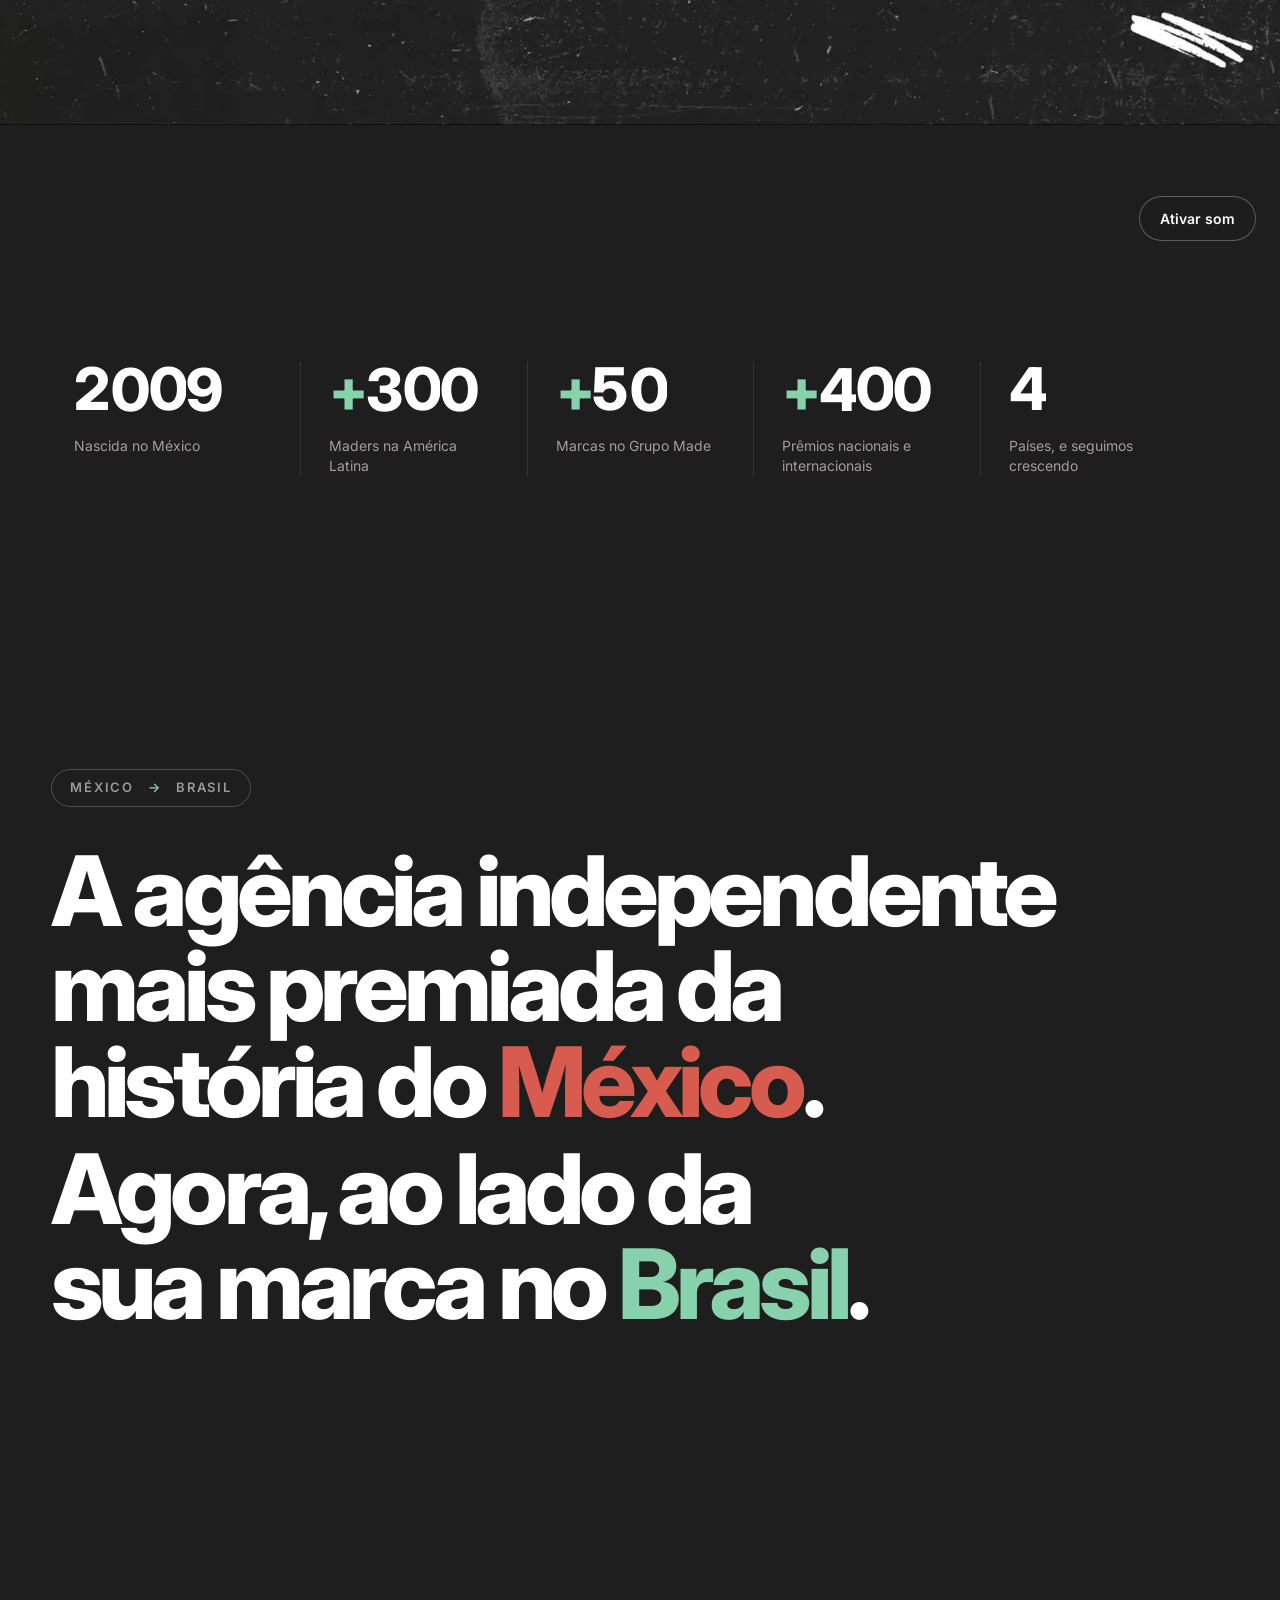
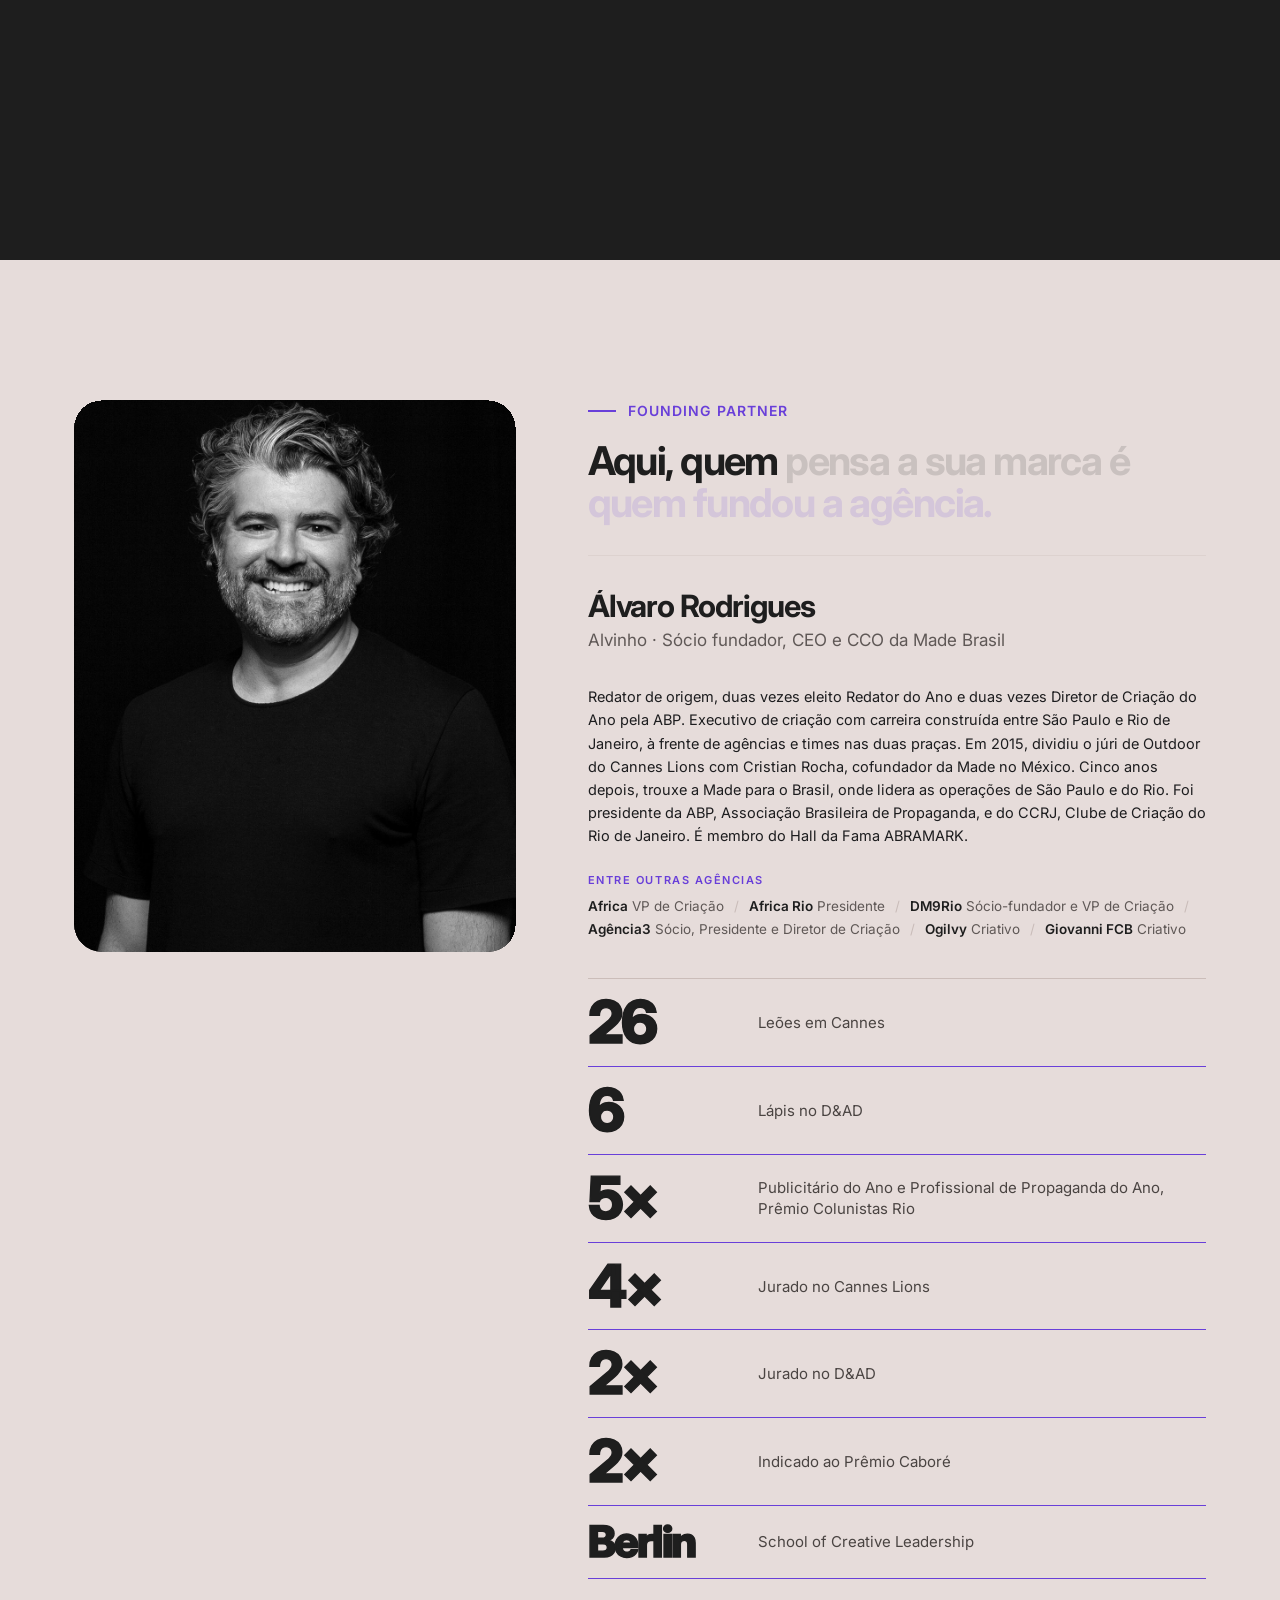
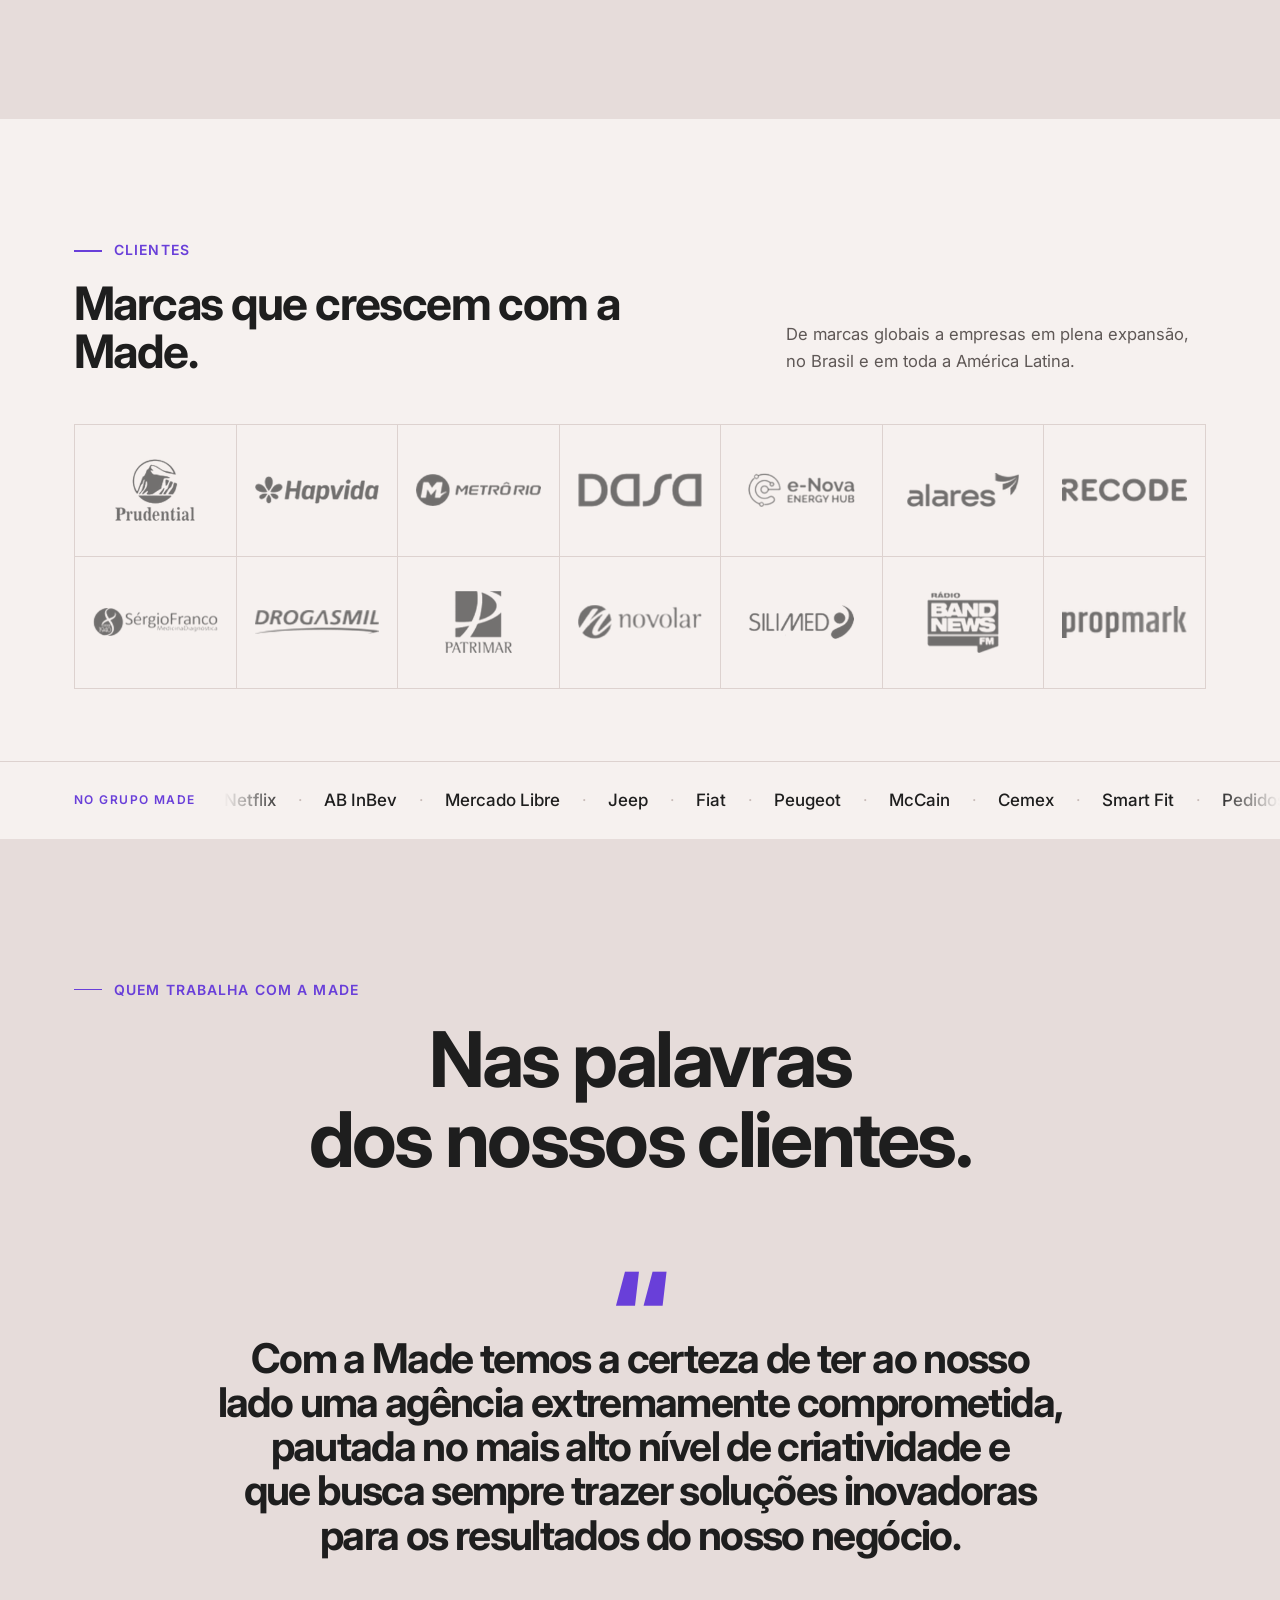
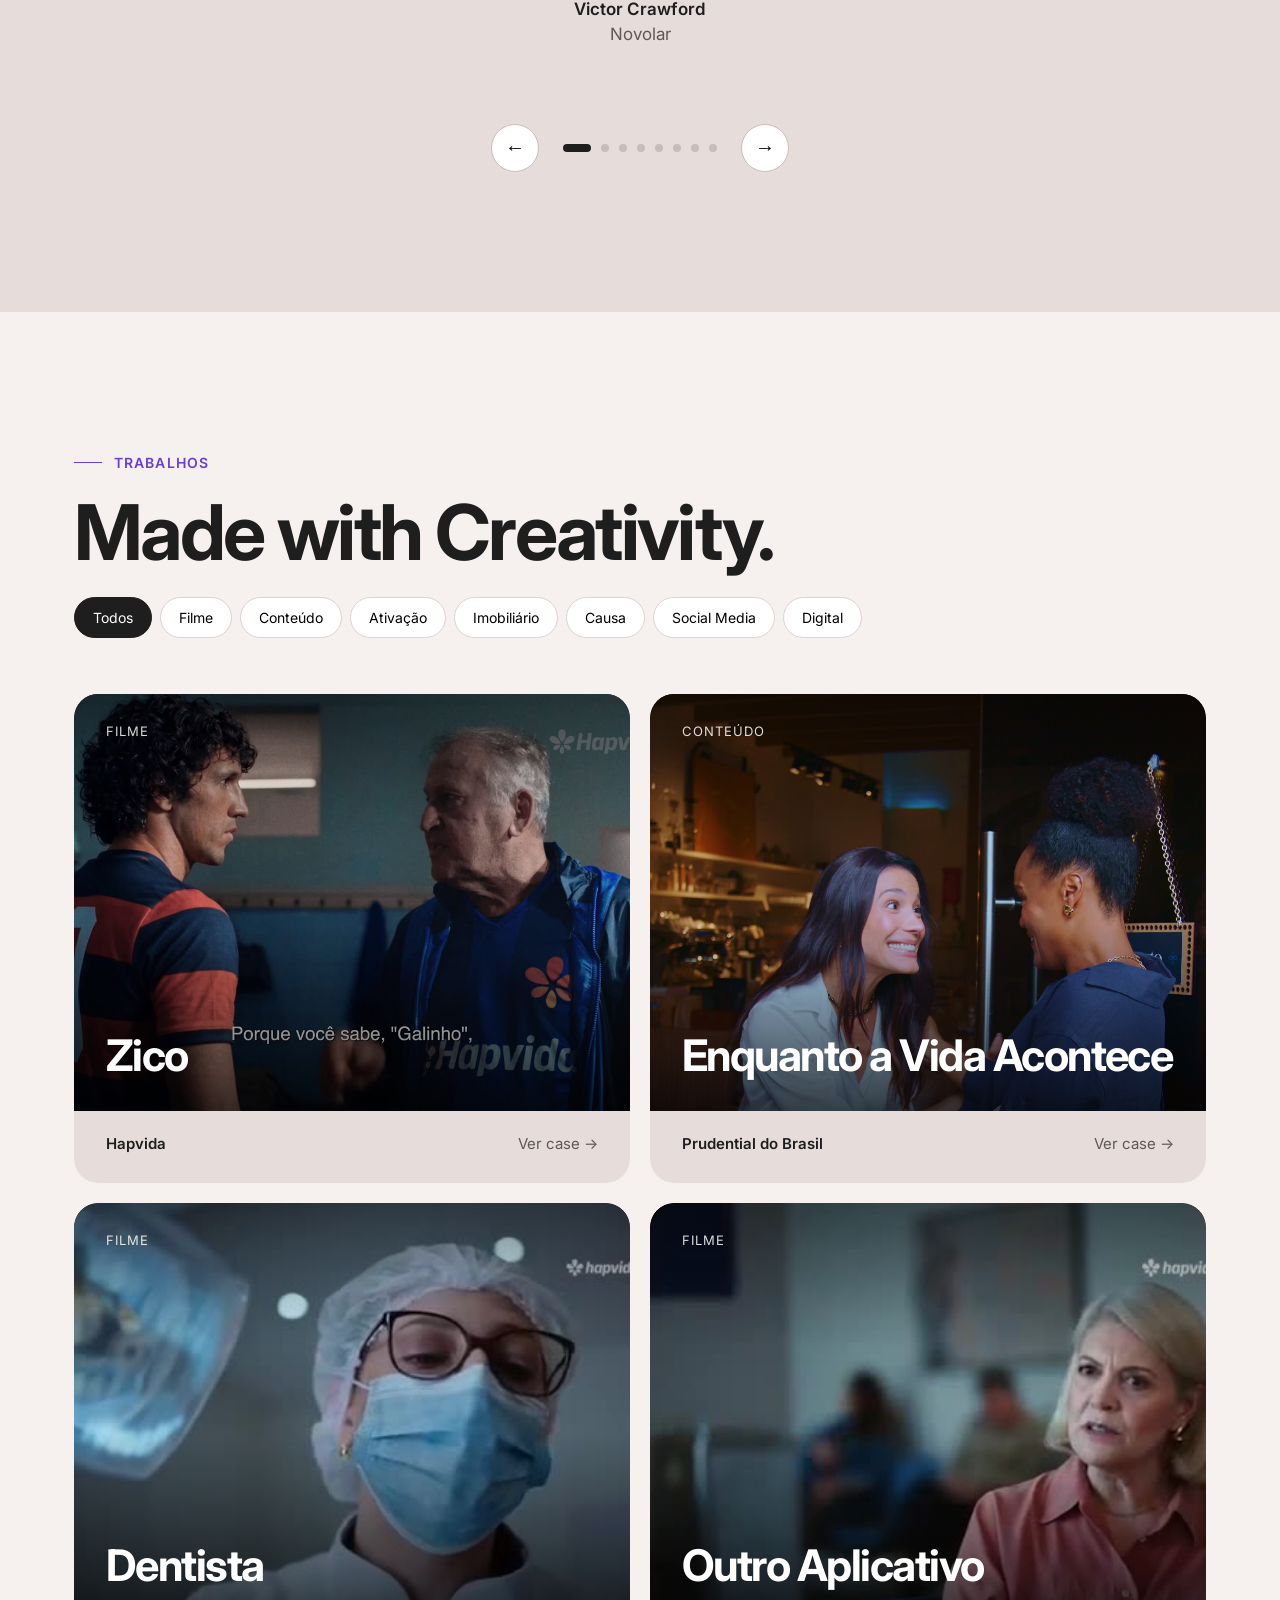
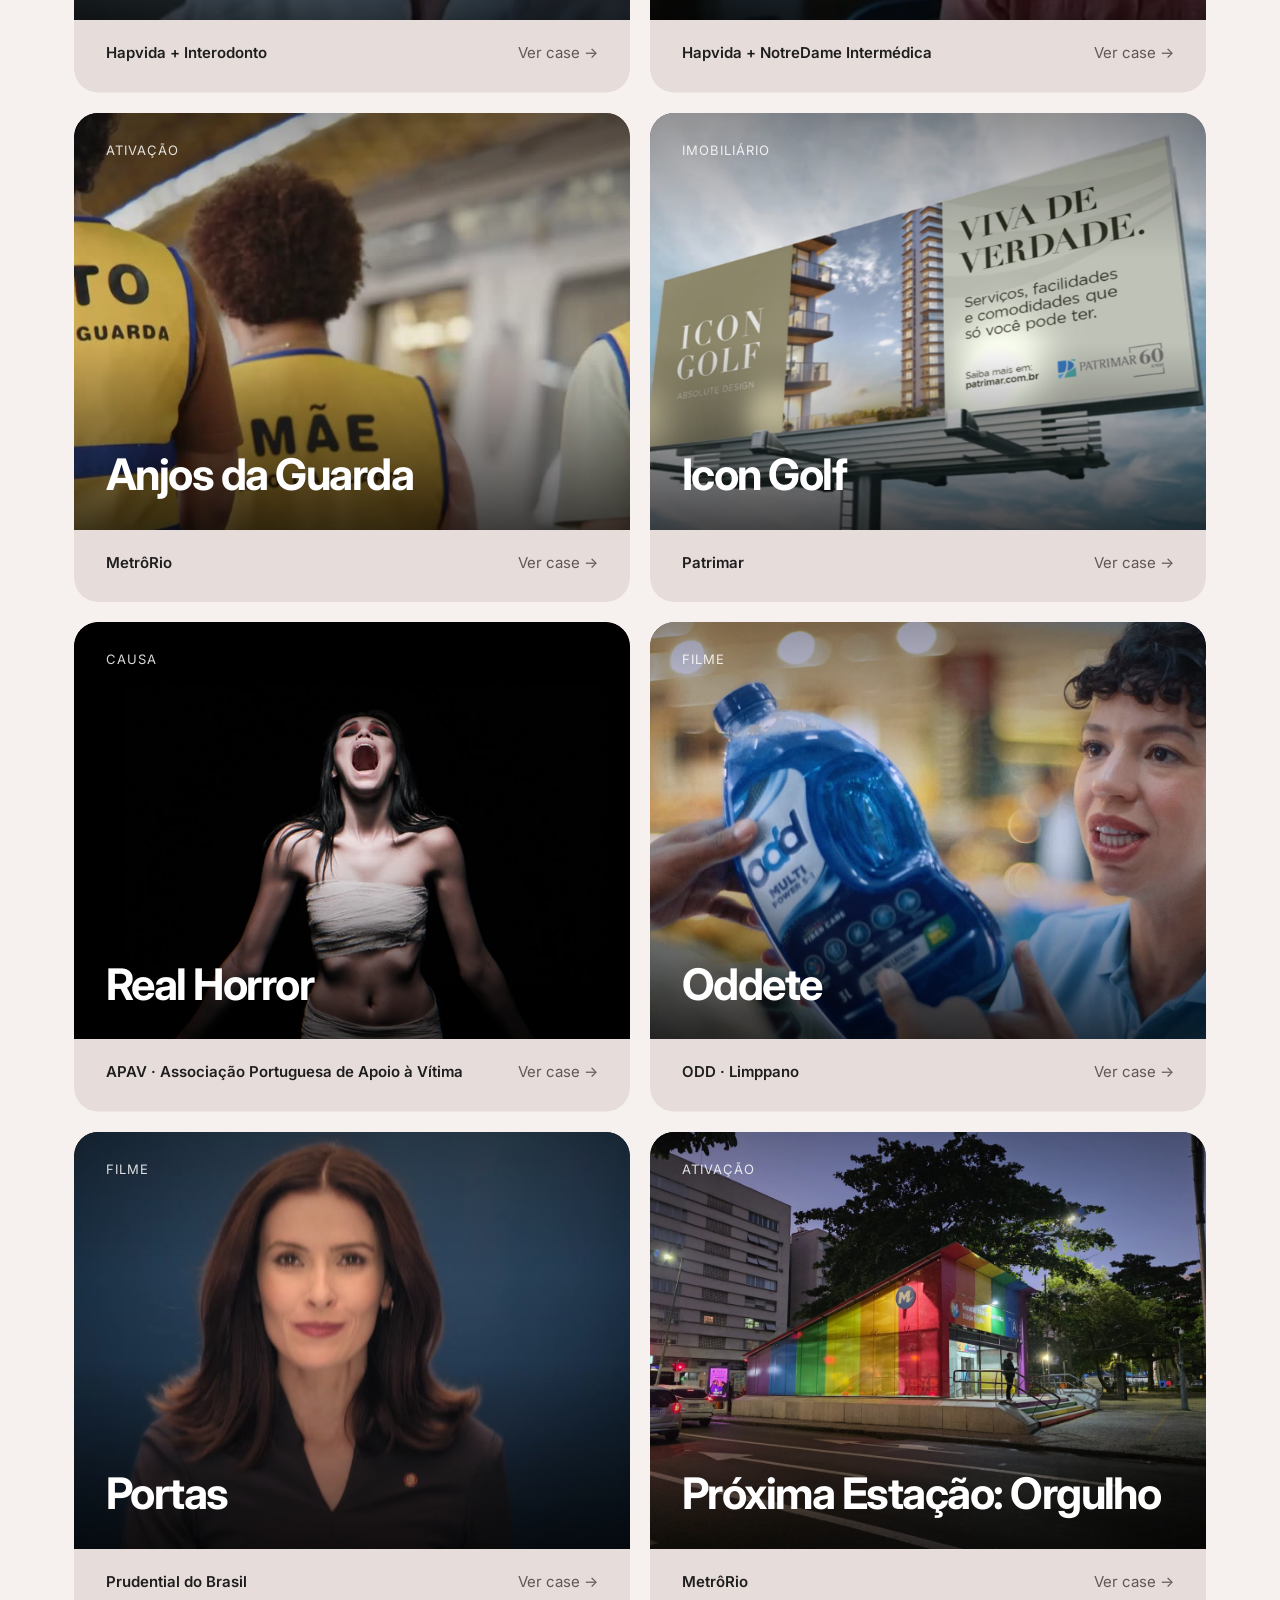
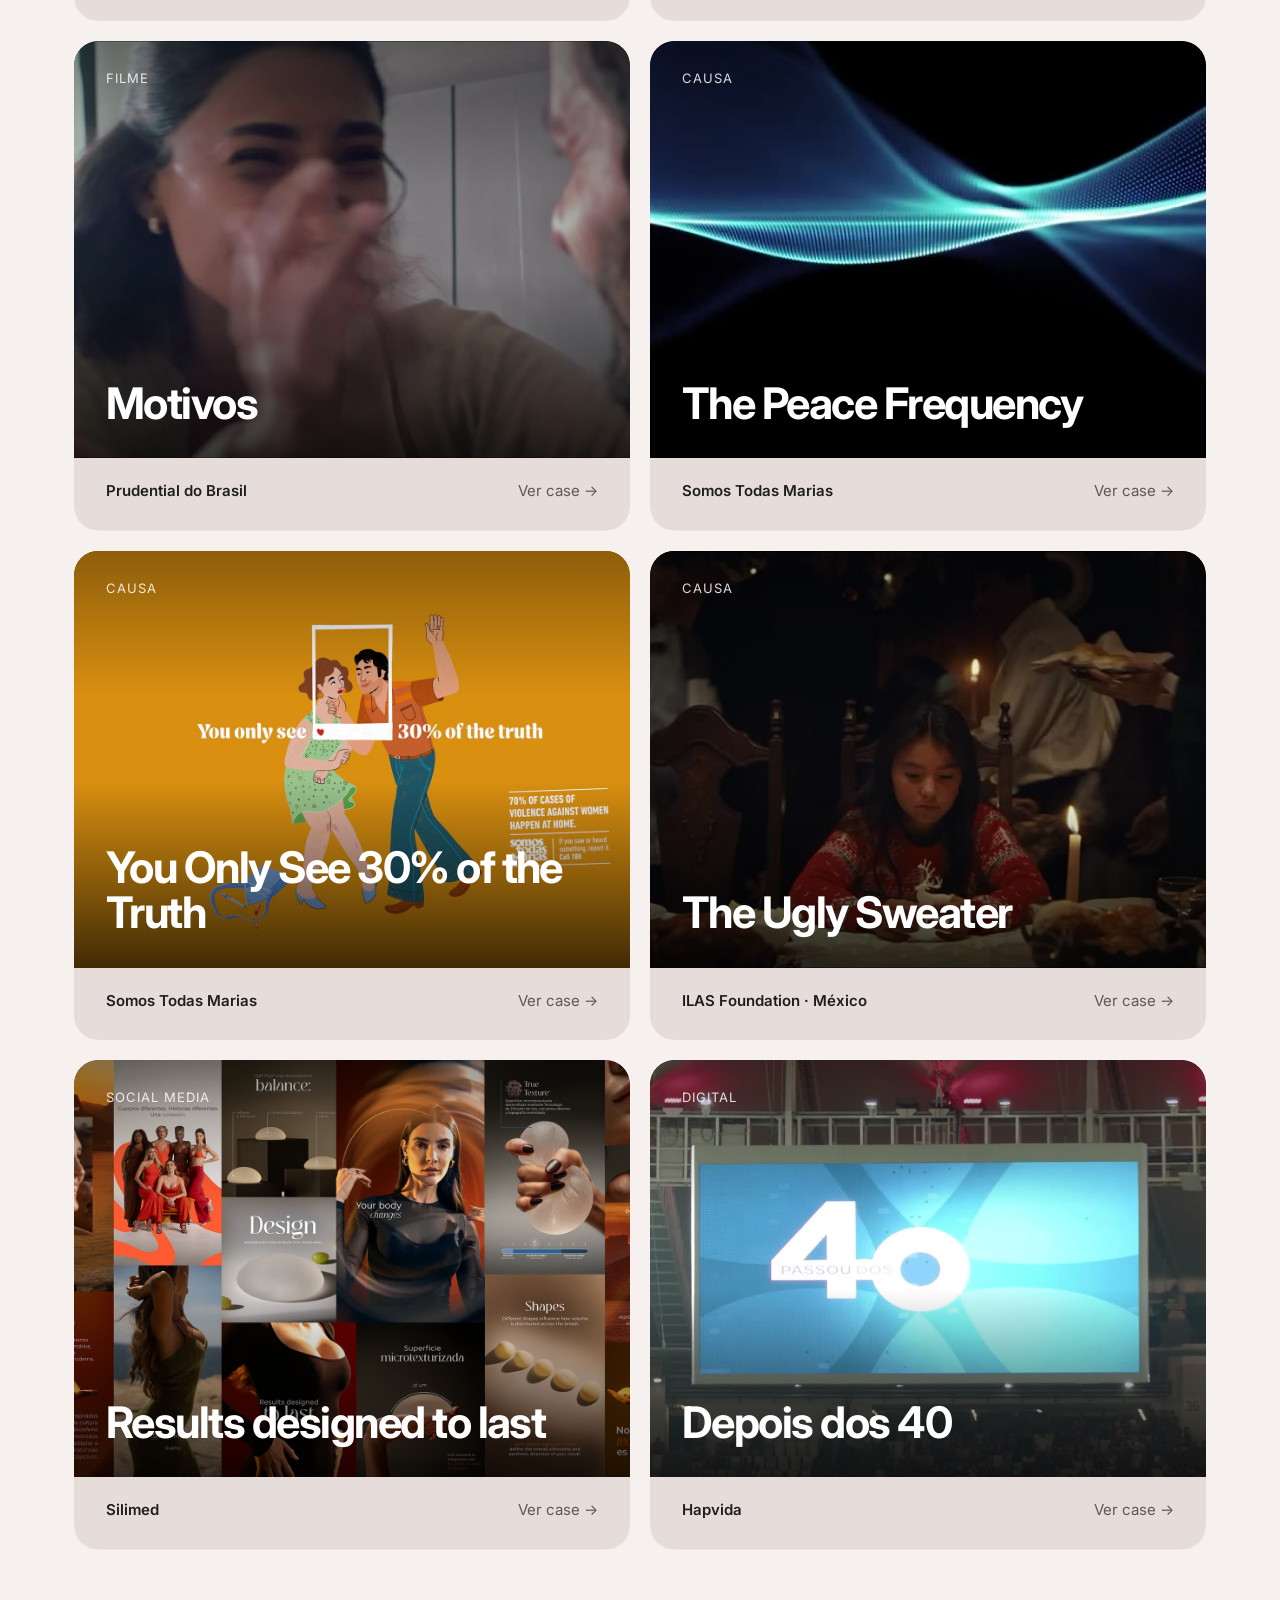
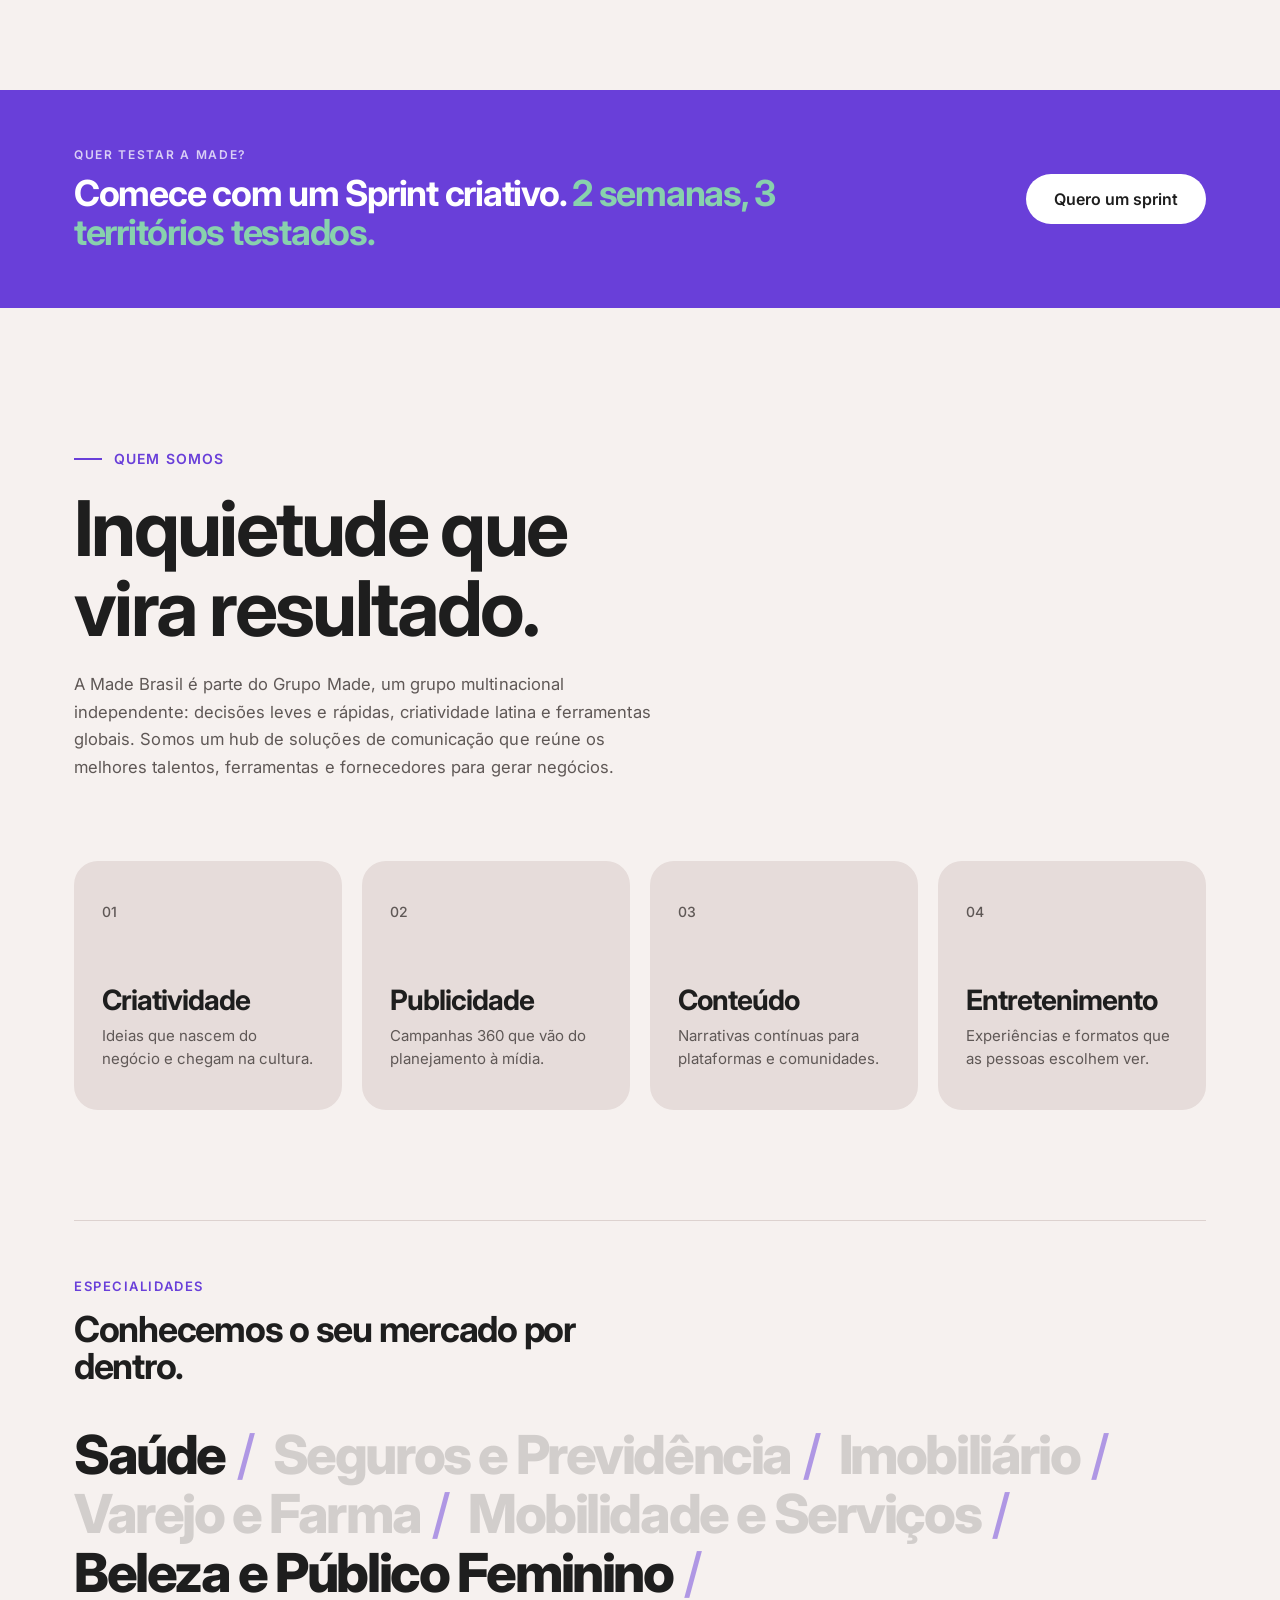
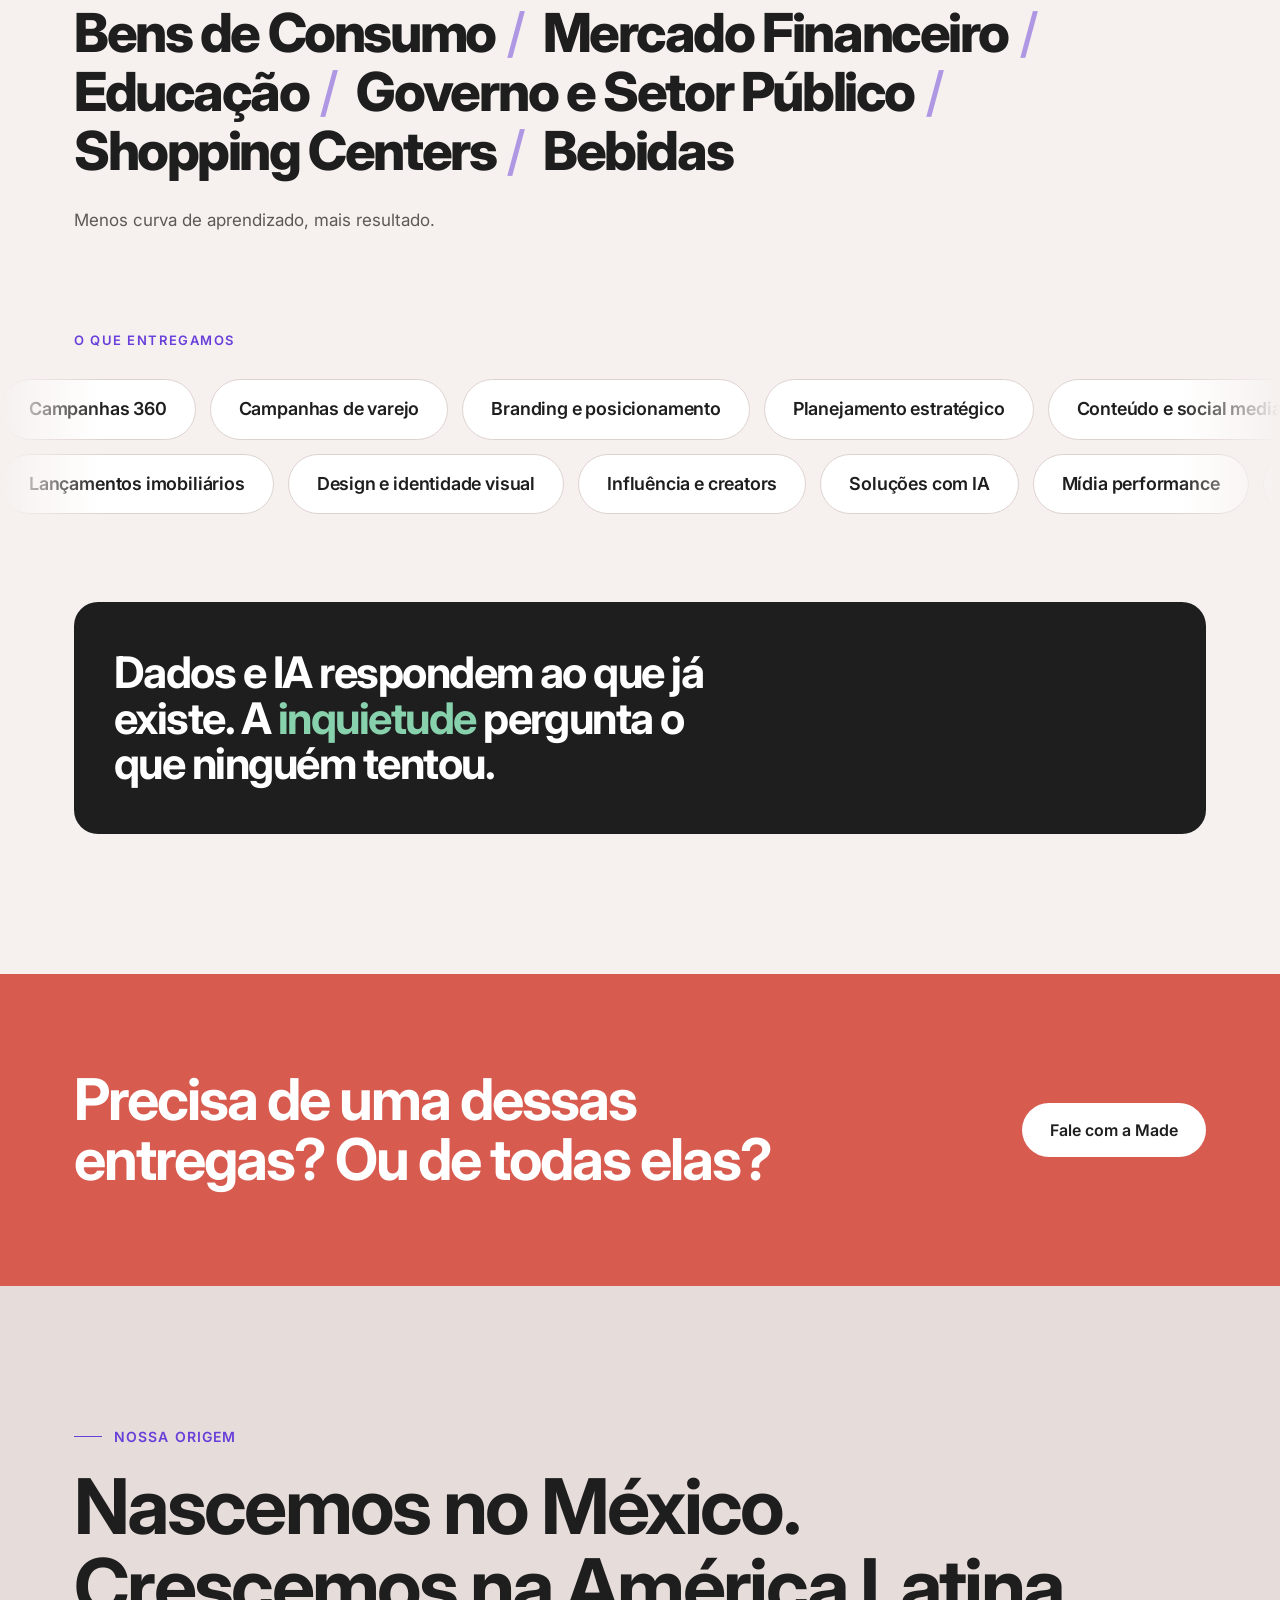
==== commit 8b147122: "fix: update WhatsApp number to +55 21 97248-9262 Co-Authored-By: Claude Sonnet 5.5 <noreply@anthropi" ====
--- a/index.html
+++ b/index.html
@@ -1063,7 +1063,7 @@
         <h3>Made Brasil</h3>
         <p><b>São Paulo</b><br>R. Butantã, 194, Sala 2-109<br>Pinheiros, São Paulo, SP</p>
         <p><b>Rio de Janeiro</b><br>R. Jardim Botânico, 657, Grupo 225<br>Jardim Botânico, Rio de Janeiro, RJ</p>
-        <p class="og-c"><a href="tel:+552135801662" data-ev="phone_click">+55 21 3580-1662</a><br><a href="https://wa.me/5521974289262" target="_blank" rel="noopener">+55 21 97428-9262</a></p>
+        <p class="og-c"><a href="tel:+552135801662" data-ev="phone_click">+55 21 3580-1662</a><br><a href="https://wa.me/5521972489262" target="_blank" rel="noopener">+55 21 97248-9262</a></p>
       </div>
       <div class="og">
         <h3>Made México</h3>
@@ -1207,7 +1207,7 @@
 /* medição: eventos para o Google Tag Manager / GA4 */
 window.dataLayer=window.dataLayer||[];
 function track(ev,p){try{dataLayer.push(Object.assign({event:ev},p||{}))}catch(e){}}
-const GTM_ID=""; /* ex.: "GTM-XXXXXXX" — preencha para ativar */
+const GTM_ID="GTM-WL6RZPRM";
 if(GTM_ID){(function(w,d,s,l,i){w[l].push({'gtm.start':new Date().getTime(),event:'gtm.js'});const f=d.getElementsByTagName(s)[0],j=d.createElement(s);j.async=true;j.src='https://www.googletagmanager.com/gtm.js?id='+i;f.parentNode.insertBefore(j,f)})(window,document,'script','dataLayer',GTM_ID)}
 document.addEventListener('click',e=>{const a=e.target.closest('a,button');if(!a)return;
   if(a.id==='wa')track('whatsapp_click',{local:'botao_flutuante'});
@@ -1294,7 +1294,7 @@
 
 /* WHATSAPP — coloque o número com DDI e DDD, só dígitos (ex.: "5521999999999").
    Enquanto estiver vazio, o botão leva ao formulário. */
-const WHATSAPP = "5521974289262";
+const WHATSAPP = "5521972489262";
 const WA_MSG = "Olá, Made! Vim pelo site e quero conversar sobre um projeto.";
 if(WHATSAPP){const wa=document.getElementById('wa');wa.href=`https://wa.me/${WHATSAPP}?text=${encodeURIComponent(WA_MSG)}`;wa.target="_blank";wa.rel="noopener"}
 
--- a/consent.css
+++ b/consent.css
@@ -29,3 +29,14 @@
 }
 #cc-main .cm--box{max-width:380px}
 #cc-main a{text-decoration:underline}
+
+/* esconde o WhatsApp enquanto o banner está aberto (evita sobreposição) */
+html.show--consent .wa{opacity:0;pointer-events:none}
+
+/* alvos de toque e versão compacta no mobile */
+#cc-main .cm__btn{min-height:44px}
+@media(max-width:640px){
+  #cc-main .cm--box{max-width:none}
+  #cc-main .cm{margin:0 12px 12px;padding:14px}
+  #cc-main .cm__desc{font-size:.85rem;line-height:1.4}
+}
